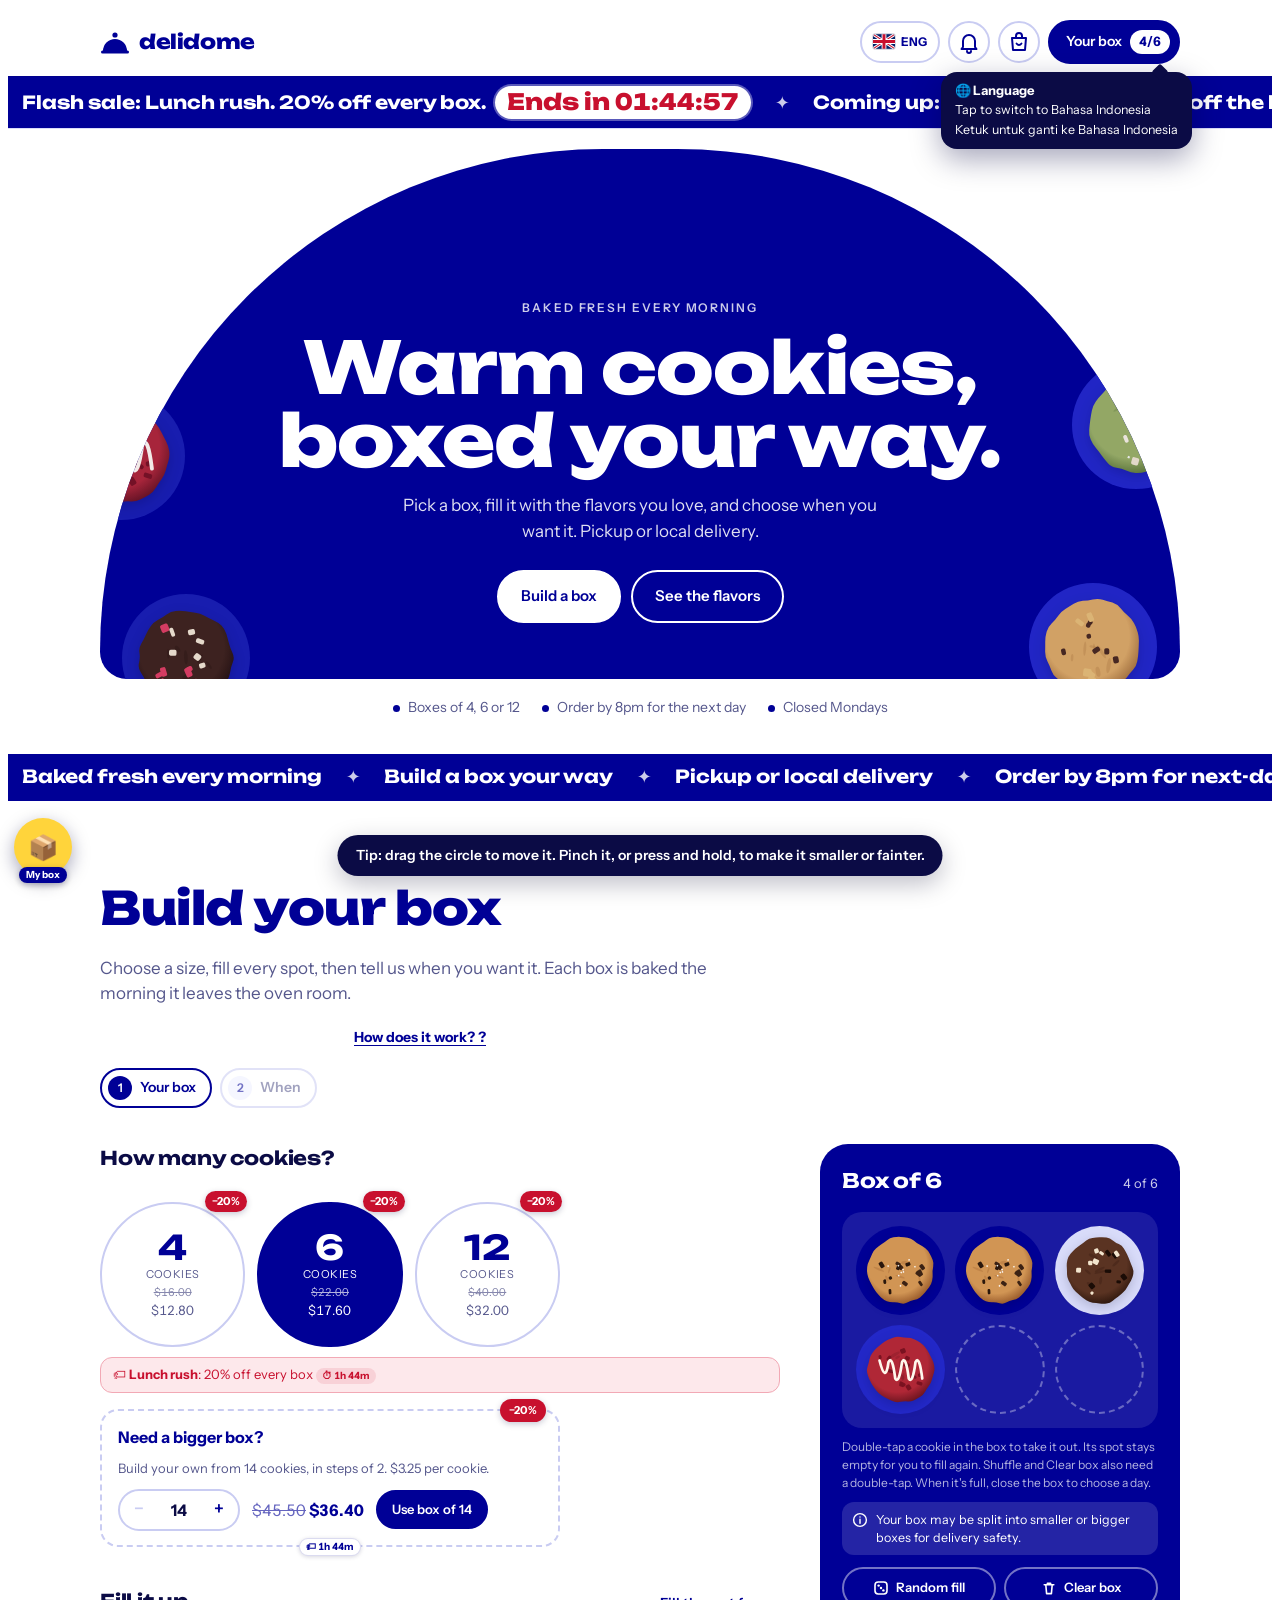
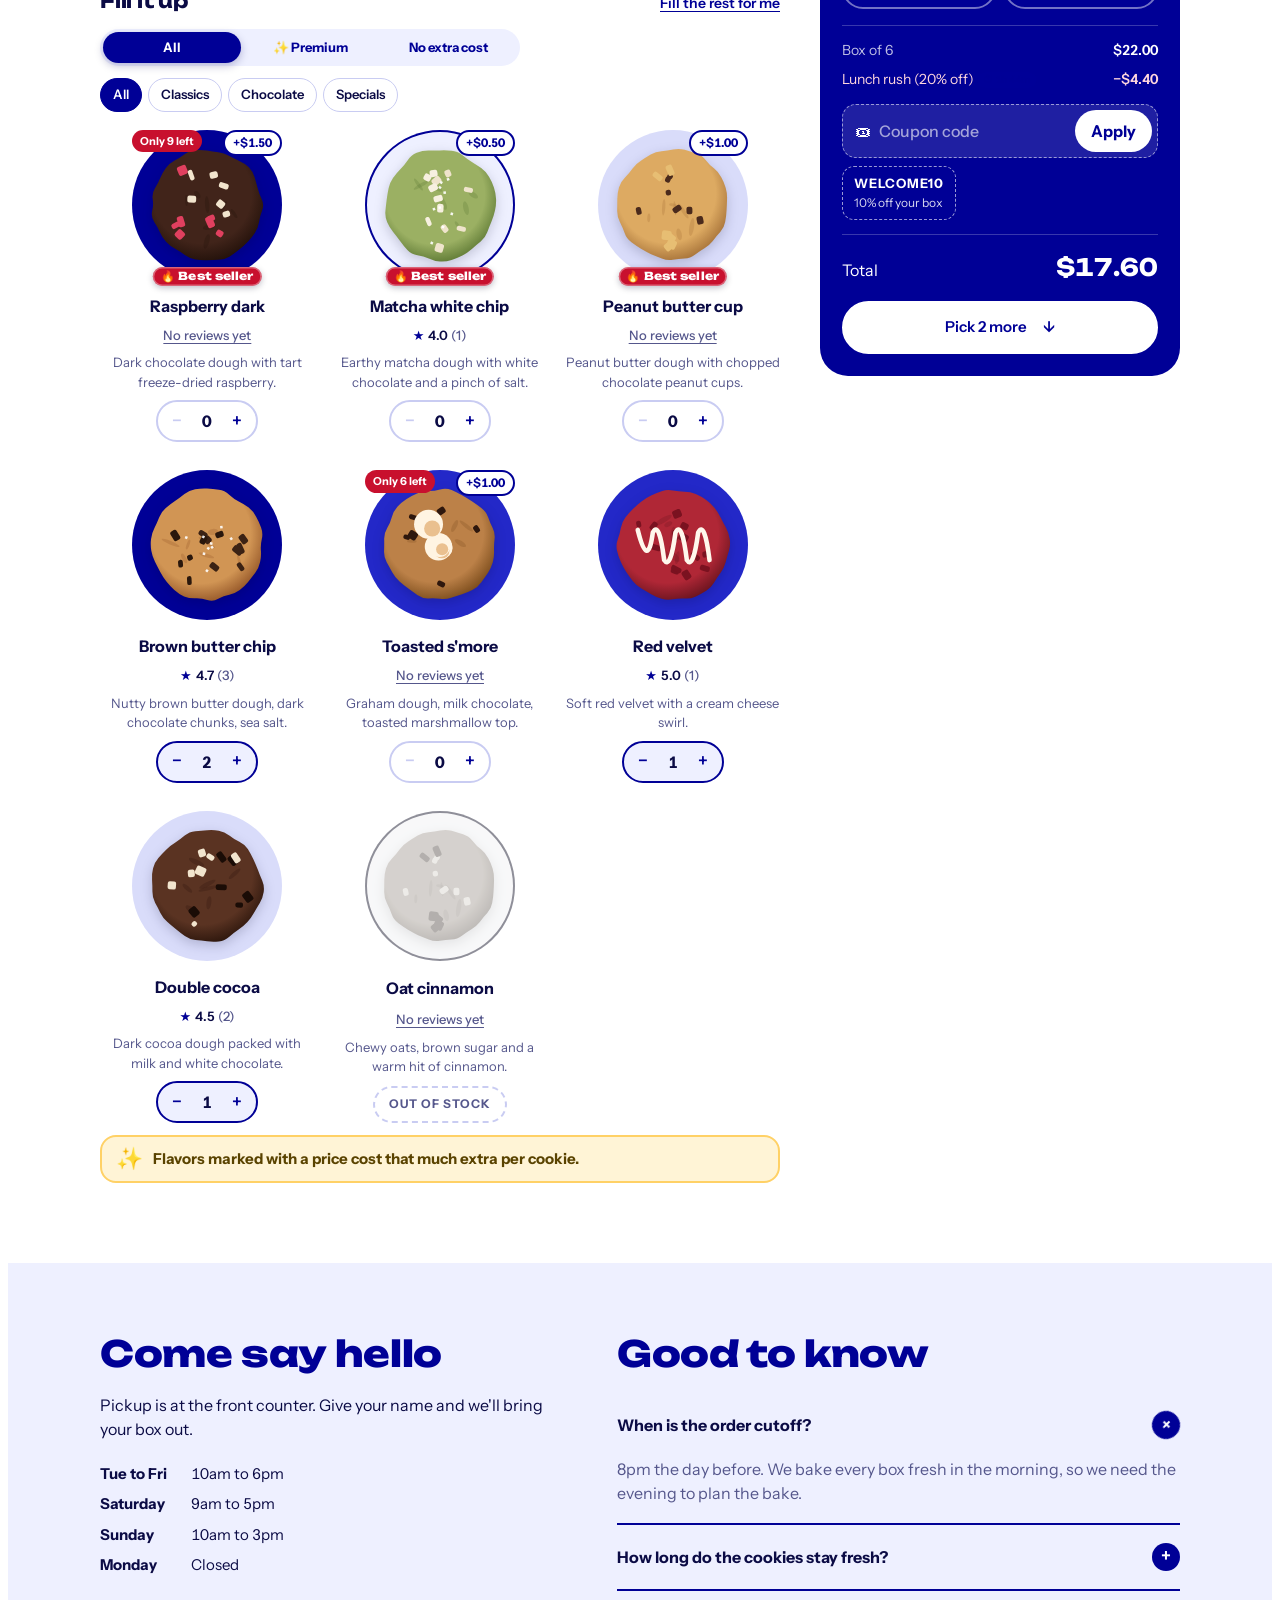
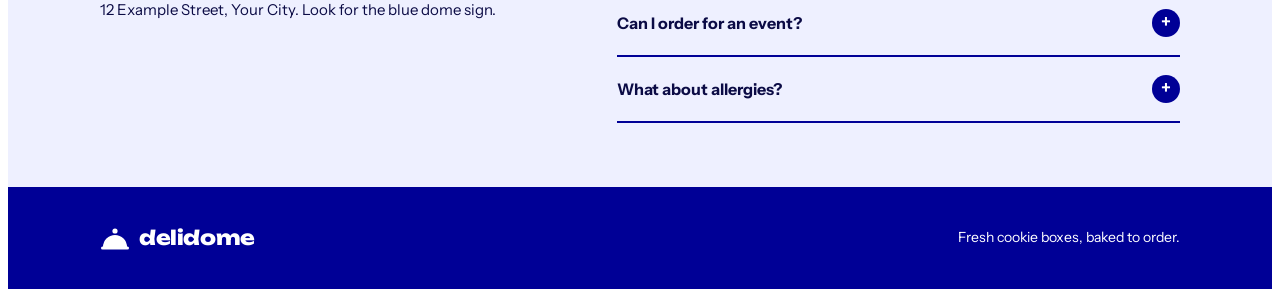
==== site/index.html @ b634de85 "Offers under the box menu as rows with countdowns: flash sale, then gift, then free delivery; chips " ====
<!doctype html>
<html lang="en">
<head>
<meta charset="utf-8">
<meta name="viewport" content="width=device-width, initial-scale=1">
<meta name="theme-color" content="#000096">
<meta name="referrer" content="strict-origin-when-cross-origin">
<title>Delidome Cookie Boxes</title>
<link rel="icon" href="data:image/svg+xml,%3Csvg xmlns='http://www.w3.org/2000/svg' viewBox='0 0 32 32'%3E%3Ccircle cx='16' cy='16' r='15' fill='%23000096'/%3E%3C/svg%3E">
<link rel="preconnect" href="https://fonts.googleapis.com">
<link rel="preconnect" href="https://fonts.gstatic.com" crossorigin>
<link rel="stylesheet" href="https://fonts.googleapis.com/css2?family=Unbounded:wght@500;700;800&family=Instrument+Sans:wght@400;500;600;700&display=swap">
<link rel="stylesheet" href="styles.css">
<style>body.dd-load #storeView,body.dd-load .bar,body.dd-load #fab,body.dd-load .toast{visibility:hidden}body.dd-load::before{content:"";position:fixed;left:50%;top:42%;width:34px;height:34px;margin:-17px 0 0 -17px;border:4px solid #d6d8f5;border-top-color:#000096;border-radius:50%;animation:ddspin .8s linear infinite;z-index:5}@keyframes ddspin{to{transform:rotate(360deg)}}</style>
</head>
<body class="dd-load">

<!-- ================= SHOP ================= -->
<div id="storeView">
<header class="top">
  <div class="wrap">
    <a class="logo" href="#top" aria-label="Delidome home">
      <span id="logoMark"><svg viewBox="0 0 30 24" aria-hidden="true"><path d="M3 21a12 12 0 0 1 24 0Z" fill="currentColor"/><circle cx="15" cy="5" r="2.6" fill="currentColor"/><rect x="1" y="20.5" width="28" height="3" rx="1.5" fill="currentColor"/></svg></span><span id="brandTxt">delidome</span>
    </a>
    <div class="top-actions">
      <button class="langbtn" id="langBtn" type="button" aria-label="Language"></button>
      <div class="langtip" id="langTip" role="status" hidden></div>
      <button class="bagbtn snowbtn" id="snowBtn" type="button" aria-label="Turn the falling effect on or off" aria-pressed="true" hidden></button>
      <div class="langtip" id="snowTip" role="status" hidden></div>
      <button class="bagbtn rvstar" id="rvStar" type="button" aria-label="Rate your order" hidden></button>
      <div class="langtip" id="rvTip" role="status" hidden></div>
      <button class="bagbtn bellbtn" id="bellBtn" type="button" aria-label="Notifications" aria-haspopup="dialog" aria-expanded="false"><svg viewBox="0 0 24 24" aria-hidden="true"><path d="M6 17V11a6 6 0 0 1 12 0v6l1.5 2h-15L6 17Z" fill="none" stroke="currentColor" stroke-width="2" stroke-linejoin="round"/><path d="M10 21a2 2 0 0 0 4 0" fill="none" stroke="currentColor" stroke-width="2" stroke-linecap="round"/></svg><span class="bagn" id="bellCount" hidden></span></button>
      <button class="bagbtn" id="moBtn" type="button" aria-label="My orders" title="My orders"><svg class="bagsvg" viewBox="0 0 24 24" aria-hidden="true"><path d="M5 8h14l-1 12H6L5 8Z" fill="none" stroke="currentColor" stroke-width="2" stroke-linejoin="round"/><path d="M9 8V6a3 3 0 0 1 6 0v2" fill="none" stroke="currentColor" stroke-width="2" stroke-linecap="round"/><path d="M9.5 13.5c.7 1 1.6 1.5 2.5 1.5s1.8-.5 2.5-1.5" fill="none" stroke="currentColor" stroke-width="1.8" stroke-linecap="round"/></svg><span class="bagn" id="moCount" hidden></span></button>
      <button class="pill" id="pillBtn" type="button">Your box <b id="pillCount">0/6</b></button>
    </div>
  </div>
  <div class="flash" id="flash" hidden aria-live="polite"></div>
</header>
<main id="top">
  <section class="hero wrap">
    <div class="dome" id="dome">
      <div class="hm" id="heroMedia" aria-hidden="true"></div><div class="ho" id="heroOverlay" aria-hidden="true"></div>
      <p class="eyebrow" id="heroEyebrow">Baked fresh every morning</p>
      <h1 id="heroTitle">Warm cookies, boxed your way.</h1>
      <p class="lede" id="heroLede">Pick a box, fill it with the flavors you love, and choose when you want it. Pickup or local delivery.</p>
      <div class="hero-ctas">
        <a class="btn btn-white" id="heroBtn1" href="#build">Build a box</a>
        <a class="btn btn-ghost" id="heroBtn2" href="#menu">See the flavors</a>
      </div>
    </div>
    <div class="hero-strip" id="heroStrip"></div>
  </section>

  <div id="lpTop"></div>
  <div class="marq" id="marq" hidden></div>
  <section class="cq" id="cq" hidden aria-label="Our flavors"></section>

  <div class="wrap"><button class="rvc" id="rvCard" type="button" hidden></button></div>
  <section class="build wrap" id="build">
    <div class="editbar" id="editBar" hidden></div>
    <div class="build-head">
      <h2 id="buildTitle">Build your box</h2>
      <p id="buildIntro">Choose a size, fill every spot, then tell us when you want it. Each box is baked the morning it leaves the oven room.</p>
      <button class="linkbtn gtbtn" id="gtBtn" type="button">How does it work? <span aria-hidden="true">?</span></button>
      <div class="steps" role="tablist">
        <button class="step" id="tab1" type="button" aria-current="step"><i>1</i>Your box</button>
        <button class="step" id="tab2" type="button"><i>2</i>When</button>
      </div>
    </div>

    <div class="build-grid">
      <div class="build-main">
        <div id="step1">
          <div class="block">
            <h3 class="q">How many cookies?</h3>
            <div class="sizes" id="sizes"></div>
            <div class="salehint" id="saleHint" hidden></div>
            <div class="gifthint" id="giftHint" hidden></div>
            <div class="fdhint" id="fdHint" hidden></div>
            <div class="custom" id="customBox" hidden></div>
          </div>
          <div class="block" id="menu">
            <div class="qrow">
              <h3 class="q">Fill it up</h3>
              <button class="linkbtn" id="fillRest" type="button">Fill the rest for me</button>
            </div>
            <div class="tierseg" id="tierSeg" role="group" aria-label="Show flavors" hidden><button type="button" data-tier="all" aria-pressed="true">All</button><button type="button" data-tier="prem" aria-pressed="false">✨ Premium</button><button type="button" data-tier="reg" aria-pressed="false">No extra cost</button></div>
            <div class="chips catbar" id="catBar" hidden></div>
            <div class="menu" id="menuGrid"></div>
            <p class="hint xhint" id="xtraHint" hidden><span class="xic" aria-hidden="true">✨</span><span class="xtx">Flavors marked with a price cost that much extra per cookie.</span></p>
          </div>
        </div>

        <div id="step2" hidden>
          <div class="block">
            <h3 class="q">How would you like it?</h3>
            <div class="choice" id="modes">
            </div>
            <p class="hint" id="modeHint"></p>
            <p class="hint cnote" id="cnoteSd" hidden></p>
          </div>
          <div class="block" id="dayBlock">
            <h3 class="q">Which day?</h3>
            <div class="days" id="days"></div>
            <p class="hint" id="daysHint"></p>
          </div>
          <div class="block" id="timeBlock">
            <h3 class="q">What time?</h3>
            <div class="choice" id="times"></div>
            <p class="hint cnote" id="cnoteSch" hidden></p>
          </div>
          <div class="block" id="extrasBlock">
            <h3 class="q">Add extras</h3>
            <div class="extras" id="extras"></div>
          </div>
          <div class="block">
            <label class="flbl" for="giftNote">Gift note</label>
            <textarea id="giftNote" rows="3" placeholder="Happy birthday, Sari! Love, Dimas"></textarea>
          </div>
          <div class="block">
            <button class="btn btn-line" id="backBtn" type="button">← Back to your box</button>
          </div>
        </div>
      </div>

      <aside class="boxpanel" aria-label="Your box">
        <div class="bp-head"><h3 id="bpTitle">Box of 6</h3><span class="bpdone" id="bpDone" hidden>✓ Box completed</span><span id="bpCount" class="num">0 of 6</span></div>
        <div class="slotwrap" id="slotWrap"><div class="slots" id="slots"></div>
          <div class="boxlid" id="boxLid" role="button" tabindex="-1" aria-label="Your box is closed. Double-tap to open it." hidden><div class="lidin">
            <div class="lg"><span class="lgm" id="lidMark"></span><b id="lidName">delidome</b></div>
            <i class="rib rv"></i><i class="rib rh"></i><span class="shine"></span>
            <svg class="bow" viewBox="0 0 86 64" aria-hidden="true"><path d="M40 34 L26 62 L33 58 L38 63 L44 36Z" fill="#D02A44"/><path d="M46 34 L60 62 L53 58 L48 63 L42 36Z" fill="#D02A44"/><path d="M43 30 C30 6 4 4 6 22 C8 38 30 36 43 30Z" fill="#E8384F" stroke="#B81E3A" stroke-width="2"/><path d="M43 30 C56 6 82 4 80 22 C78 38 56 36 43 30Z" fill="#E8384F" stroke="#B81E3A" stroke-width="2"/><circle cx="43" cy="31" r="8" fill="#F45B6E" stroke="#B81E3A" stroke-width="2"/></svg>
            <span class="lidlock" aria-hidden="true"><svg viewBox="0 0 24 24"><rect x="5" y="10.5" width="14" height="10" rx="2.5" fill="#000096"/><path d="M8 10.5V8a4 4 0 0 1 8 0v2.5" fill="none" stroke="#000096" stroke-width="2.4" stroke-linecap="round"/><circle cx="12" cy="15.5" r="1.6" fill="#FFD43B"/></svg></span>
          </div></div></div>
        <p class="bp-hint">Double-tap a cookie in the box to take it out. Its spot stays empty for you to fill again. Shuffle and Clear box also need a double-tap. When it's full, close the box to choose a day.</p>
        <p class="bp-note"><svg viewBox="0 0 20 20" aria-hidden="true"><circle cx="10" cy="10" r="8" fill="none" stroke="currentColor" stroke-width="1.8"/><path d="M10 9v5M10 6.2v.1" stroke="currentColor" stroke-width="1.8" stroke-linecap="round"/></svg><span>Your box may be split into smaller or bigger boxes for delivery safety.</span></p>
        <div class="bp-tools">
          <button class="tool" id="randBtn" type="button"><svg viewBox="0 0 20 20" aria-hidden="true"><rect x="2.5" y="2.5" width="15" height="15" rx="4" fill="none" stroke="currentColor" stroke-width="2"/><circle cx="7" cy="7" r="1.5" fill="currentColor"/><circle cx="13" cy="13" r="1.5" fill="currentColor"/><circle cx="10" cy="10" r="1.5" fill="currentColor"/></svg><span id="randLabel">Random fill</span></button>
          <button class="tool" id="clearBtn" type="button"><svg viewBox="0 0 20 20" aria-hidden="true"><path d="M4 6h12M8 6V4h4v2M6 6l1 11h6l1-11" fill="none" stroke="currentColor" stroke-width="2" stroke-linecap="round" stroke-linejoin="round"/></svg>Clear box</button>
          <button class="tool openbox" id="openBtn" type="button" hidden>🔓 Open box</button>
        </div>
        <dl class="lines" id="lines"></dl>
        <div class="giftwrap" id="giftBox" hidden></div>
        <div class="cpn" id="cpn">
          <div class="cpn-ap" id="cpnAp" hidden></div>
          <form class="cpn-f" id="cpnForm" autocomplete="off"><span class="cpn-ic" aria-hidden="true">🎟</span><input id="cpnIn" class="cpn-in" placeholder="Coupon code" maxlength="20" aria-label="Coupon code" autocapitalize="characters" spellcheck="false"><button class="cpn-b" type="submit">Apply</button></form>
          <p class="cpn-m" id="cpnMsg" role="status" hidden></p>
          <div class="cpn-ch" id="cpnCh"></div>
        </div>
        <div class="total"><span>Total</span><strong id="total">$0.00</strong></div>
        <button class="btn cta" id="panelCta" type="button">Pick 6 more</button>
        <p class="ctamsg" id="ctaMsg" role="alert" hidden>Please choose a courier first.</p>
      </aside>
    </div>
  </section>

  <div id="lpBottom"></div>
  <div class="marq" id="marq2" hidden></div>
  <section class="visit" id="visit">
    <div class="wrap visit-grid">
      <div>
        <h2 id="visitTitle">Come say hello</h2>
        <p id="visitText">Pickup is at the front counter. Give your name and we'll bring your box out.</p>
        <dl class="hours" id="hours"></dl>
        <p class="addr" id="addr"></p>
      </div>
      <div class="faq">
        <h2 id="faqTitle">Good to know</h2>
        <div id="faqList"></div>
      </div>
    </div>
  </section>
</main>

<footer id="siteFoot">
  <div class="wrap">
    <span class="logo"><span id="ftMark"><svg viewBox="0 0 30 24" aria-hidden="true"><path d="M3 21a12 12 0 0 1 24 0Z" fill="currentColor"/><circle cx="15" cy="5" r="2.6" fill="currentColor"/><rect x="1" y="20.5" width="28" height="3" rx="1.5" fill="currentColor"/></svg></span><span id="ftBrand">delidome</span></span>
    <span><span id="ftText">Fresh cookie boxes, baked to order.</span></span>
  </div>
  <div class="wrap"><div class="ft-social" id="ftSocial" hidden></div></div>
</footer>

<div class="sheet" id="moSheet" hidden role="dialog" aria-modal="true" aria-label="My orders"><div class="sheet-card" id="moCard"></div></div>
<div class="bell-pop" id="bellPop" hidden role="dialog" aria-label="Notifications"><div class="bell-h"><b>🔔 Notifications</b><button class="x" type="button" data-bellclose aria-label="Close">✕</button></div><div class="bell-tabs" id="bellTabs" role="tablist"></div><div class="bell-list" id="bellList"></div></div>
<div class="gsheet" id="giftSheet" hidden><div class="gs-dim" data-gsclose></div><div class="gs-card" role="dialog" aria-modal="true" aria-labelledby="gsTitle"><button class="x gs-x" type="button" data-gsclose aria-label="Close">✕</button><div id="gsBody"></div></div></div>
<div class="pp-pop" id="ppPop" hidden role="dialog" aria-modal="true" aria-label="Payment proof sent"><div class="pp-fx" id="ppFx" aria-hidden="true"></div><div class="pp-card" id="ppCard"></div></div>
<div class="rnpop" id="rnPop" hidden role="status" aria-live="polite"></div>
<div class="sheet center" id="gdSheet" hidden role="alertdialog" aria-modal="true" aria-labelledby="gdTitle"><div class="sheet-card cw-card" id="gdCard"></div></div>
<div class="sheet center" id="slowSheet" hidden role="alertdialog" aria-modal="true" aria-labelledby="slowTitle"><div class="sheet-card cw-card sl-card" id="slowCard"></div></div>
<div class="sheet center" id="cwSheet" hidden role="alertdialog" aria-modal="true" aria-labelledby="cwTitle"><div class="sheet-card cw-card" id="cwCard"></div></div>
<div class="sheet" id="sdSheet" hidden role="dialog" aria-modal="true" aria-label="Sameday shipment"><div class="sheet-card sd-card" id="sdCard"></div></div>
<div class="sheet" id="rvSheet" hidden role="dialog" aria-modal="true" aria-label="Flavor reviews"><div class="sheet-card" id="rvCard"></div></div>

<div class="bar" aria-live="polite">
  <div><strong id="barTotal">$0.00</strong><small id="barSub">0 of 6 picked</small></div>
  <div class="barr"><button class="barrand" id="barRand" type="button" hidden aria-label="Random fill"></button><button class="btn" id="barCta" type="button">Pick 6 more</button></div>
</div>
<button class="fab" id="fab" type="button" hidden aria-label="Show my box"><span class="fab-pl" id="fabPl"><span class="fab-ic" id="fabIc" aria-hidden="true"></span></span><small class="fab-tx" id="fabTx"></small></button>

<div class="sheet" id="bsPop" hidden role="dialog" aria-modal="true" aria-labelledby="bsPopTitle">
  <div class="sheet-card">
    <div class="sheet-top"><h3 id="bsPopTitle">Choose a courier</h3><span class="bsbr"><button class="x" id="bsTourBtn" type="button" aria-label="Show the tour">?</button><button class="x" id="bsPopX" type="button" aria-label="Close">✕</button></span></div>
    <div class="form" id="bsPopBody"><div class="field" id="bsPhoneF"><label for="bsPhone">WhatsApp number</label><input id="bsPhone" type="tel" inputmode="numeric" maxlength="24" autocomplete="tel-national" placeholder="Numbers only, e.g. 81234567890"><p class="note" style="margin:4px 0 0">We need it to find your address and show courier prices.</p></div></div>
    <button class="btn btn-blue" id="bsPopDone" type="button" style="width:100%;margin-top:14px">Done</button>
  </div>
</div>
<div id="bsTour" hidden><div id="bsHole"></div><div id="bsTcard" role="dialog" aria-live="polite"><h4 id="bsTt"></h4><p id="bsTm"></p><p class="bstex" id="bsTe" hidden></p><div class="bstrow"><button type="button" class="bsskip" id="bsTskip">Skip tour</button><span class="bsdots" id="bsTdots"></span><button type="button" class="bsnext" id="bsTnext">Next</button></div></div></div>
<div class="rvpop" id="rvPop" hidden role="dialog" aria-modal="true"></div>
<div id="gt" hidden><div id="gtHole"></div><div id="gtCard" role="dialog" aria-live="polite"><h4 id="gtT"></h4><p id="gtM"></p><div class="gtrow"><button type="button" class="gtskip" id="gtSkip">Skip tour</button><span class="gtdots" id="gtD"></span><button type="button" class="gtnext" id="gtN">Next</button></div></div></div>
<div class="sheet" id="sheet" hidden role="dialog" aria-modal="true" aria-labelledby="sheetTitle">
  <div class="sheet-card">
    <div id="checkoutView">
      <div class="sheet-top"><h3 id="sheetTitle">Checkout</h3><button class="x" id="closeSheet" type="button" aria-label="Close">✕</button></div>
      <div class="summary" id="summary"></div>
      <form class="form" id="coForm" novalidate>
        <h4>Contact</h4>
        <div class="field"><label for="coName">Full name</label><input id="coName" required autocomplete="name"></div>
        <div class="field"><label for="coPhone">WhatsApp number</label><input id="coPhone" type="tel" inputmode="numeric" pattern="[0-9]{8,15}" maxlength="24" required autocomplete="tel-national" placeholder="Numbers only, e.g. 81234567890"></div>
        <div class="field"><label for="coEmail">Email</label><input id="coEmail" type="email" required autocomplete="email"></div>
        <div class="field"><span class="flbl" style="font-weight:600;font-size:14px">Send order updates by</span>
          <div style="display:flex;flex-wrap:wrap;gap:6px 18px"><label class="chk"><input type="radio" name="coNotify" value="whatsapp"> WhatsApp</label><label class="chk"><input type="radio" name="coNotify" value="email"> Email</label><label class="chk"><input type="radio" name="coNotify" value="both" checked> Both</label></div></div>
        <div class="field" id="addrFields" hidden><label for="coAddr">Delivery address</label><textarea id="coAddr" rows="3" autocomplete="street-address" placeholder="Street, number, area, city"></textarea>
          <p class="addrwarn" role="note">⚠️ <b>Please make sure your address is really accurate.</b> We're not responsible for deliveries to a wrong address.</p>
          <div class="placex" id="placeNoteWrap" hidden><label for="coDNote">Note for the driver <small class="note">(optional)</small></label><textarea id="coDNote" rows="2" maxlength="200" placeholder="e.g. Green gate next to Indomaret, house no. 6, ring the bell"></textarea></div>
          <div class="placex" id="placePhotoWrap" hidden><span class="flbl">Photo of your place <small class="note">(optional)</small></span>
            <div class="colin" style="flex-wrap:wrap"><label class="ghost mqbtn" id="coPhotoBtn">📷 Add photo<input type="file" accept="image/*" hidden id="coPhoto"></label><img id="coPhotoPrev" class="placeprev" hidden alt="Your place"><button type="button" class="ghost" id="coPhotoRm" hidden>Remove</button></div>
            <small class="note">Helps the courier find you. Only the shop and you can see it, and it's deleted a few days after delivery.</small></div></div>
        <div class="field bssum" id="bsSum" hidden></div>
        <div class="field bsbox" id="bsBox" hidden>
          <span class="flbl" style="font-weight:600;font-size:14px">Courier</span>
          <p class="note" style="margin:2px 0 8px">Search your area, then pick a courier. The price is for this order only.</p>
          <div class="bsrow"><input id="bsArea" placeholder="Area, sub-district or postal code" autocomplete="off" aria-label="Delivery area"><div class="bslist" id="bsAreaList" hidden></div></div>
          <div class="bsbtns"><button type="button" class="ghost" id="bsFind">📍 Find my address on the map</button><button type="button" class="ghost" id="bsGeo">Use my current location</button><button type="button" class="ghost" id="bsPick">🗺️ Pick on the map</button></div>
          <div class="bsmap" id="bsMap" hidden></div>
          <p class="note" id="bsMapHint" hidden style="margin:4px 0 0">Drag the pin (or tap the map) to your exact door. Prices update by themselves.</p>
          <button type="button" class="btn btn-blue btn-sm" id="bsMapDone" hidden style="margin-top:8px">✓ Done, hide the map</button>
          <p class="note" id="bsPlace" hidden></p>
          <div class="bsopts" id="bsOpts"></div>
          <p class="err" id="bsErr" hidden></p>
        </div>
        <p class="err" id="coErr" hidden></p>
        <button class="btn btn-blue" type="submit" id="placeBtn">Place order</button>
        <p class="note" id="coNote"></p>
      </form>
    </div>
    <div id="doneView" hidden>
      <div class="done-box" id="doneBox">
        <div id="dnFx" aria-hidden="true"></div>
        <div class="badge" id="doneBadge">✓</div>
        <h3 id="doneTitle">Order placed</h3>
        <p id="doneText"></p>
        <span class="code" id="doneCode"></span>
        <p class="dn-urgent" id="doneUrgent"></p>
        <div class="dn-cd" id="doneCd"></div>
        <div class="dn-pm" id="donePM"></div>
        <button class="btn btn-blue dn-pay" id="donePay" type="button">Pay now</button>
        <button class="btn btn-ghost-blue" id="newBox" type="button">Build another box</button>
        <button class="linkbtn dn-track" id="doneClose" type="button">Track my order</button>
      </div>
    </div>
  </div>
</div>
</div>

<div class="toast" id="toast" hidden role="status"></div>
<script src="config.js"></script>
<script src="backend.js"></script>
<script src="sb.js"></script>
<script src="i18n-dict.js"></script>
<script src="i18n.js"></script>
<script src="app.js"></script>
</body>
</html>
---- site/styles.css ----
:root{
  --blue:#000096;
  --blue-2:#2328C8;
  --ink:#0B0B45;
  --muted:#55578C;
  --ice:#EEF0FF;
  --ice-2:#D9DCFA;
  --white:#FFFFFF;
  --line:#C9CCF2;
  --red:#C8102E;
  --display:"Unbounded","Arial Black",system-ui,sans-serif;
  --body:"Instrument Sans",system-ui,-apple-system,"Segoe UI",sans-serif;
  --r-pill:999px;
  color-scheme:light;
}
*{box-sizing:border-box}
[hidden]{display:none!important}
html{scroll-behavior:smooth}
@media (prefers-reduced-motion:reduce){html:not(.motion-on){scroll-behavior:auto}html:not(.motion-on) *{animation:none!important;transition:none!important}}
body.in-store{background:var(--pagebg,#fff)}
#storeView{font-family:var(--body);color:var(--ink)}
body{background:var(--white);color:var(--ink);font-family:var(--body);font-size:16px;line-height:1.5;-webkit-font-smoothing:antialiased}
button,input,textarea,select{font:inherit;color:inherit}
button{cursor:pointer}
:focus-visible{outline:3px solid var(--blue-2);outline-offset:3px}
h1,h2,h3{font-family:var(--display);margin:0;text-wrap:balance;letter-spacing:-.01em}
p{margin:0}
.wrap{max-width:1120px;margin:0 auto;padding-inline:20px}
.num{font-variant-numeric:tabular-nums}

/* Header */
.top{position:sticky;top:env(safe-area-inset-top,0px);z-index:30;background:color-mix(in srgb,var(--white) 92%,transparent);backdrop-filter:blur(8px);border-bottom:1px solid var(--ice-2)}
.top .wrap{display:flex;align-items:center;justify-content:space-between;gap:12px;padding-block:12px}
.top-actions{display:flex;align-items:center;gap:8px}
.logo{display:flex;align-items:center;gap:9px;text-decoration:none;color:var(--blue);font-family:var(--display);font-weight:800;font-size:20px;letter-spacing:-.02em}
.logo svg{width:30px;height:24px}
.pill{display:inline-flex;align-items:center;gap:8px;border:2px solid var(--blue);background:var(--blue);color:var(--white);border-radius:var(--r-pill);padding:8px 8px 8px 16px;font-weight:600;font-size:14px}
.pill b{background:var(--white);color:var(--blue);border-radius:var(--r-pill);padding:2px 9px;font-size:13px;font-variant-numeric:tabular-nums}
.pill{white-space:nowrap}
@media (max-width:900px){body.in-store .toast{bottom:calc(100px + env(safe-area-inset-bottom,0px))}}

/* Announcer banner (pinned under the header) */
.flash{position:relative;overflow:hidden;background:var(--fl-bg,var(--red));color:var(--fl-ink,#fff);border-top:1px solid rgba(0,0,0,.06)}
.flash:not(.pinned){position:relative}
.flash .fw{display:flex;align-items:center;justify-content:center;gap:6px 12px;flex-wrap:wrap;padding:8px 16px;font-weight:700;text-align:center;font-size:14px;position:relative;z-index:1}
.flash.sz-S .fw{font-size:12px}.flash.sz-L .fw{font-size:17px;padding-block:11px}
.flash svg{width:16px;height:16px;flex:none}
.flash .fimg{height:34px;width:auto;max-width:64px;object-fit:contain;border-radius:8px;flex:none}
.flash.sz-L .fimg{height:44px;max-width:80px}.flash.sz-S .fimg{height:26px}
.flash.fx-img .fimg{animation:flimg 1.6s ease-in-out infinite;transform-origin:50% 90%}
@keyframes flimg{0%,100%{transform:rotate(-6deg) scale(1)}50%{transform:rotate(6deg) scale(1.12)}}
.flash .cdn{font-family:var(--display);font-variant-numeric:tabular-nums;background:var(--fl-cdbg,#fff);color:var(--fl-cd,var(--red));border-radius:var(--r-pill);padding:3px 12px;font-size:1em;font-weight:800;white-space:nowrap;box-shadow:0 0 0 2px rgba(255,255,255,.35)}
.flash.fx-cd .cdn{animation:flcd 1s ease-in-out infinite}
@keyframes flcd{0%,100%{transform:scale(1);box-shadow:0 0 0 0 color-mix(in srgb,var(--fl-cd,#C8102E) 55%,transparent)}50%{transform:scale(1.07);box-shadow:0 0 0 7px color-mix(in srgb,var(--fl-cd,#C8102E) 0%,transparent)}}
.flash.fx-cd::after{content:"";position:absolute;inset:0;background:linear-gradient(100deg,transparent 35%,rgba(255,255,255,.35) 50%,transparent 65%);transform:translateX(-100%);animation:flsweep 3.2s ease-in-out infinite;pointer-events:none}
@keyframes flsweep{0%,55%{transform:translateX(-100%)}100%{transform:translateX(100%)}}
.top .flash .fw{padding-block:8px}
.top .flash.sz-L .fw{padding-block:11px}

/* Hero */
.hero{padding-block:20px 8px}
.dome{position:relative;overflow:hidden;background:var(--blue);color:var(--white);border-radius:min(48vw,520px) min(48vw,520px) 28px 28px;padding:clamp(88px,14vw,150px) 20px 56px;text-align:center}
.dome .eyebrow{font-size:12px;font-weight:600;letter-spacing:.16em;text-transform:uppercase;opacity:.8}
.dome h1{font-size:clamp(34px,6.4vw,72px);line-height:1.02;font-weight:800;margin:14px auto 16px;max-width:12ch}
.dome p.lede{max-width:44ch;margin:0 auto;font-size:17px;opacity:.88}
.hero-ctas{display:flex;flex-wrap:wrap;justify-content:center;gap:10px;margin-top:26px}
.btn{display:inline-flex;align-items:center;justify-content:center;gap:8px;border-radius:var(--r-pill);padding:13px 22px;font-weight:600;font-size:15px;border:2px solid currentColor;text-decoration:none;transition:transform .15s ease,background .15s ease}
.btn:active{transform:scale(.97)}
.btn-white{background:var(--white);color:var(--blue);border-color:var(--white)}
.btn-ghost{background:transparent;color:var(--white)}
.btn-blue{background:var(--blue);color:var(--white);border-color:var(--blue)}
.btn-line{background:var(--white);color:var(--blue);border-color:var(--blue)}
.btn-sm{padding:8px 14px;font-size:13px}
.btn[disabled]{background:var(--ice-2);border-color:var(--ice-2);color:var(--muted);cursor:not-allowed}
.dome > :not(.float):not(.hm):not(.ho){position:relative;z-index:1}
.dome .hm,.dome .ho{position:absolute;inset:0;z-index:0}
@media (min-width:1000px){.hrsticky{position:sticky;top:8px;z-index:6;max-height:90vh;overflow:auto}}
.dome .hm{background-size:cover;background-position:center}
.dome .hm video{width:100%;height:100%;object-fit:cover;display:block}
.dome .ho{background:#000;opacity:0}
.dome.nofloat .float{display:none}
.float{position:absolute;z-index:1;opacity:.95;width:clamp(64px,11vw,128px);aspect-ratio:1;animation:bob 6s ease-in-out infinite}
.float:nth-child(2n){animation-delay:-3s}
@media (max-width:640px){.float{width:58px}.float.hid-ph{display:none}}
@media (min-width:641px){.float.hid-pc{display:none}}
@keyframes bob{50%{transform:translateY(-10px) rotate(6deg)}}
.float.fx-spin{animation:fspin 9s linear infinite}
.float.fx-pulse{animation:fpulse 3.2s ease-in-out infinite}
.float.fx-wiggle{animation:fwig 2.6s ease-in-out infinite}
.float.fx-none{animation:none}
@keyframes fspin{to{transform:rotate(360deg)}}
@keyframes fpulse{50%{transform:scale(1.14)}}
@keyframes fwig{0%,100%{transform:rotate(-9deg)}50%{transform:rotate(9deg)}}
.hero-strip{display:flex;justify-content:center;flex-wrap:wrap;gap:8px 22px;margin-top:18px;color:var(--muted);font-size:14px}
.hero-strip span::before{content:"";display:inline-block;width:7px;height:7px;border-radius:50%;background:var(--blue);margin-right:8px;vertical-align:middle}

/* Plate + cookie */
.plate{display:grid;place-items:center;border-radius:50%;aspect-ratio:1;width:100%;container-type:inline-size}
.plate svg{width:var(--ck,84%);height:var(--ck,84%);display:block;filter:drop-shadow(0 4px 6px rgba(0,0,40,.18))}
.plate .ph{width:var(--ck,84%);height:var(--ck,84%);display:block;border-radius:50%;object-fit:cover;box-shadow:0 4px 10px rgba(0,0,40,.22);user-select:none;-webkit-user-drag:none}
.plate .ph.cut{border-radius:0;object-fit:contain;box-shadow:none;filter:drop-shadow(0 4px 6px rgba(0,0,40,.25))}
.plate .ini{font-family:var(--display);font-weight:800;font-size:clamp(11px,30cqw,44px);line-height:1;color:var(--blue);letter-spacing:-.02em}
.plate.dark .ini{color:var(--white)}
.noimg-t{display:-webkit-box;-webkit-line-clamp:3;-webkit-box-orient:vertical;overflow:hidden;font-weight:700;font-size:13px;line-height:1.2;text-align:center;color:var(--white);overflow-wrap:anywhere;padding:2px}
.card .plate.blank,.slot.filled .plate.blank{animation:bobE 4.2s ease-in-out infinite;animation-delay:calc(var(--i,0) * -.65s)}
.card.out .plate.blank{animation:none}
@keyframes bobE{0%,100%{translate:0 0}50%{translate:0 -4px}}
.slot.filled .noimg-t{animation:idle 4.2s ease-in-out infinite;animation-delay:calc(var(--i,0) * -.65s)}
.fly-t{display:grid;place-items:center;width:100%;height:100%;background:var(--blue);color:var(--white);border-radius:999px;font-weight:700;font-size:12px;text-align:center;padding:4px;line-height:1.15;overflow:hidden}
.nophoto{font-size:12px;color:var(--muted);font-weight:600;text-align:center;padding:8px 0}

/* Builder */
.build{padding-block:64px 40px}
.build-head{display:grid;gap:14px;max-width:640px}
.build-head h2{font-size:clamp(30px,4.6vw,46px);font-weight:800;color:var(--blue)}
.build-head p{color:var(--muted);font-size:17px}
.steps{display:flex;gap:8px;flex-wrap:wrap;margin-top:6px}
.step{display:inline-flex;align-items:center;gap:8px;border:2px solid var(--line);background:var(--white);border-radius:var(--r-pill);padding:6px 14px 6px 6px;font-weight:600;font-size:14px;color:var(--muted)}
.step i{font-style:normal;display:grid;place-items:center;width:24px;height:24px;border-radius:50%;background:var(--ice);font-size:12px;color:var(--blue)}
.step[aria-current="step"]{border-color:var(--blue);color:var(--blue)}
.step[aria-current="step"] i{background:var(--blue);color:var(--white)}
.step.done i{background:var(--blue);color:var(--white)}
.step[disabled]{opacity:.55;cursor:not-allowed}

.build-grid{display:grid;grid-template-columns:minmax(0,1fr) 360px;gap:40px;margin-top:36px;align-items:start}
@media (max-width:900px){.build-grid{grid-template-columns:minmax(0,1fr)}}
.q{font-size:19px;font-weight:700;color:var(--ink);margin-bottom:14px}
.qrow{display:flex;justify-content:space-between;align-items:baseline;gap:12px;flex-wrap:wrap;margin-bottom:14px}
.qrow .q{margin:0}
.linkbtn{background:none;border:0;padding:0;color:var(--blue);font-weight:600;text-decoration:underline;text-underline-offset:3px;font-size:14px}
.linkbtn[disabled]{color:var(--muted);text-decoration:none;cursor:default}
.block + .block{margin-top:40px}
#build,#step2{scroll-margin-top:calc(124px + env(safe-area-inset-top,0px))}

.sizes{display:grid;grid-template-columns:repeat(3,minmax(0,1fr));gap:12px;max-width:460px}
.size{position:relative;aspect-ratio:1;border-radius:50%;border:2px solid var(--line);background:var(--white);display:grid;place-content:center;text-align:center;gap:2px;transition:background .15s,border-color .15s}
.size strong{font-family:var(--display);font-size:clamp(26px,5vw,34px);font-weight:700;line-height:1;color:var(--blue)}
.size span{font-size:13px;color:var(--muted)}
.size s{font-size:11px;opacity:.7;display:block}
.size small{font-size:11px;color:var(--muted);letter-spacing:.04em}
.size .saletag{position:absolute;top:2px;right:2px;background:var(--red);color:var(--white);font-size:11px;font-weight:700;border-radius:var(--r-pill);padding:2px 7px}
.marq{--mbg:#000096;--mfg:#fff;--msz:18px;--mfont:var(--display);background:var(--mbg);color:var(--mfg);font-family:var(--mfont);font-size:var(--msz);line-height:1.2;overflow:hidden;white-space:nowrap;padding:.7em 0;margin:28px 0 8px}
.marq .track{display:flex;width:max-content;animation:mq var(--mdur,30s) linear infinite;will-change:transform}
.marq:hover .track{animation-play-state:paused}
.marq .set{display:flex;align-items:center;flex:none}
.marq .mt{padding:0 .8em;font-weight:700}
.marq .mi{height:2.2em;width:auto;max-width:none;margin:-.5em .5em;display:block;object-fit:contain;flex:none}
.marq .mdot{padding:0 .5em;opacity:.8}
@keyframes mq{to{transform:translateX(-50%)}}
.marq.still{overflow-x:auto}.marq.still .track{animation:none}
.marq.prev{margin:0;border-radius:14px}
.mqgrid{display:grid;gap:16px}
.mqimgs{display:flex;flex-wrap:wrap;gap:10px;align-items:center}
.mqimgs .th{position:relative;width:64px;height:64px;border-radius:14px;border:1px solid var(--ice-2);background:var(--ice);display:grid;place-items:center}
.mqimgs .th img{max-width:52px;max-height:52px;object-fit:contain}
.mqimgs .th button{position:absolute;top:-8px;right:-8px;width:24px;height:24px;border-radius:50%;border:0;background:var(--red);color:#fff;font-size:14px;line-height:1;display:grid;place-items:center}
.mqbtn{display:inline-grid;place-items:center;cursor:pointer;min-height:40px;padding:0 14px}
.colin{display:flex;gap:8px;align-items:center}
.colin input[type=color]{width:44px;height:40px;padding:2px;border:1.5px solid var(--line);border-radius:10px;background:var(--white);flex:none}
.colin .in{min-width:0}
.lp{padding-block:clamp(36px,6vw,72px)}
.lp-in{display:grid;gap:28px;align-items:center;grid-template-columns:minmax(0,1fr)}
@media (min-width:761px){.lp.l-right .lp-in,.lp.l-left .lp-in{grid-template-columns:minmax(0,1fr) minmax(0,1fr)}.lp.l-left .lp-media{order:-1}}
.lp h2{font-size:clamp(26px,4vw,42px);font-weight:800;margin:0 0 12px;line-height:1.1}
.lp p{white-space:pre-line;margin:0 0 18px;max-width:60ch;font-size:17px}
.lp.l-full .lp-in,.lp.l-text .lp-in{text-align:center;justify-items:center}
.lp.l-full p,.lp.l-text p{margin-inline:auto}
.lp-media{min-width:0;width:100%}
.lp-media img,.lp-media video{width:100%;height:auto;border-radius:22px;display:block}
.lp-media .vf{position:relative;aspect-ratio:16/9;border-radius:22px;overflow:hidden;background:#000}
.lp-media .vf iframe{position:absolute;inset:0;width:100%;height:100%;border:0}
.lp .btn{border-color:currentColor}
#logoMark img,#ftMark img{height:28px;width:auto;display:block;border-radius:6px}
#logoMark,#ftMark{display:inline-flex}
.lpsec{padding:0}.lpsec>summary{cursor:pointer;list-style:none;padding:18px 20px;font-family:var(--display);font-weight:800;font-size:17px;color:var(--blue);display:flex;justify-content:space-between;align-items:center;gap:12px}
.lpsec>summary::-webkit-details-marker{display:none}.lpsec>summary::after{content:"+";font-size:22px}.lpsec[open]>summary::after{content:"−"}
.lpsec>.lpbody{padding:0 20px 20px;display:grid;gap:14px}
.lpthumb{max-width:240px;max-height:150px;border-radius:12px;border:1px solid var(--ice-2);display:block;background:var(--ice)}
.lpblock{border:1.5px solid var(--ice-2);border-radius:16px;padding:14px;display:grid;gap:12px}
.bagbtn{position:relative;display:inline-flex;align-items:center;justify-content:center;gap:0;border:2px solid var(--line);background:var(--white);color:var(--blue);border-radius:var(--r-pill);height:42px;width:42px;padding:0;font-weight:600;font-size:14px;white-space:nowrap}
.bagbtn svg{width:24px;height:24px;flex:none}
.bagbtn:hover{border-color:var(--blue)}
.bagsvg{transform-origin:50% 25%;animation:bagsway 3.4s ease-in-out infinite}
@keyframes bagsway{0%,68%,100%{transform:rotate(0)}74%{transform:rotate(-16deg) translateY(-2px)}80%{transform:rotate(13deg)}86%{transform:rotate(-8deg)}92%{transform:rotate(4deg)}}
.bagbtn.hot{border-color:var(--red);color:var(--red)}
.bagbtn.hot::after{content:"";position:absolute;inset:-4px;border-radius:50%;border:2px solid var(--red);animation:bagring 1.6s ease-out infinite;pointer-events:none}
@keyframes bagring{0%{transform:scale(.9);opacity:.8}100%{transform:scale(1.35);opacity:0}}
.bellbtn.ring svg{transform-origin:50% 10%;animation:bellring 2.8s ease-in-out infinite}
@keyframes bellring{0%,60%,100%{transform:rotate(0)}66%{transform:rotate(18deg)}72%{transform:rotate(-16deg)}78%{transform:rotate(11deg)}84%{transform:rotate(-7deg)}90%{transform:rotate(3deg)}}
.bell-pop{position:fixed;z-index:70;top:calc(env(safe-area-inset-top,0px) + 64px);right:16px;width:min(390px,calc(100vw - 32px));max-height:min(78vh,600px);display:flex;flex-direction:column;background:var(--white);border:1.5px solid var(--line);border-radius:24px;box-shadow:0 18px 50px rgba(0,0,60,.25);overflow:hidden;animation:pppop .3s cubic-bezier(.2,1.3,.4,1) both;transform-origin:top right}
.bell-h{display:flex;justify-content:space-between;align-items:center;padding:16px 16px 8px 18px;color:var(--ink);font-size:22px;font-family:var(--display)}
.bell-h .x{width:36px;height:36px;font-size:15px}
.bell-tabs{display:flex;gap:8px;flex-wrap:wrap;padding:6px 16px 10px}
.bell-tabs button{border:1.5px solid var(--blue);background:var(--white);color:var(--blue);border-radius:var(--r-pill);padding:6px 14px;font-size:13px;font-weight:700}
.bell-tabs button[aria-selected="true"]{background:var(--blue);color:#fff}
.bell-list{overflow:auto;display:grid;gap:10px;padding:4px 14px 16px;align-content:start}
.bell-it{display:grid;grid-template-columns:auto minmax(0,1fr) auto;gap:12px;align-items:center;text-align:left;width:100%;border:1.5px solid transparent;border-radius:18px;background:var(--ice);padding:12px 14px;font:inherit;color:var(--ink);position:relative;cursor:pointer}
.bell-it:hover{border-color:var(--blue)}
.bell-it.new{border-color:var(--blue)}
.bell-it.new::after{content:"";position:absolute;top:10px;right:12px;width:9px;height:9px;border-radius:50%;background:var(--red)}
.bell-ic{width:42px;height:42px;border-radius:12px;background:var(--white);display:grid;place-items:center;font-size:22px;align-self:start}
.bell-tx{display:grid;gap:3px;min-width:0}
.bell-tx small{font-size:12px;color:var(--muted);font-weight:700}
.bell-tx b{font-size:15px;line-height:1.3;overflow-wrap:anywhere}
.bell-tx span{font-size:14px;line-height:1.45;color:var(--ink);overflow-wrap:anywhere}
.bell-ch{font-size:22px;color:var(--blue);font-weight:700}
.bell-code{display:inline-block;justify-self:start;border:1.5px dashed var(--blue);border-radius:10px;padding:4px 10px;font-weight:700;color:var(--blue);font-size:13px;margin-top:2px}
.card.hl{animation:cardhl 2.4s ease-out}
@keyframes cardhl{0%,30%{box-shadow:0 0 0 4px var(--blue),0 0 24px rgba(0,0,150,.45)}100%{box-shadow:0 0 0 0 transparent}}
.bell-empty{padding:26px 16px;text-align:center;color:var(--muted);font-size:14px}
.bagn{position:absolute;top:-6px;right:-4px;min-width:20px;height:20px;border-radius:10px;background:var(--red);color:#fff;font-size:11px;font-weight:700;display:grid;place-items:center;padding:0 5px}
@media (max-width:520px){.top-actions{gap:6px}}
@media (max-width:420px){.bagbtn{width:34px;height:34px}.bagbtn svg{width:20px;height:20px}.top-actions{gap:4px}.top .logo{font-size:15px;gap:5px}.top .logo svg{width:22px}.pill{padding:6px 5px 6px 9px;font-size:12px}.top .wrap{gap:8px}}
.btn-ghost-blue{background:transparent;color:var(--blue);border:2px solid var(--line)}
.bp-note{display:flex;gap:8px;align-items:flex-start;font-size:12.5px;line-height:1.4;margin:10px 0 0;background:rgba(255,255,255,.14);border-radius:12px;padding:9px 10px}
.bp-note svg{width:16px;height:16px;flex:none;margin-top:1px}
.editbar{display:flex;flex-wrap:wrap;gap:10px;align-items:center;justify-content:space-between;background:#FFF3C4;color:#5A4200;border-radius:16px;padding:12px 16px;margin-bottom:16px;font-size:14px}
.editbar button{border:1.5px solid #5A4200;background:transparent;color:#5A4200;border-radius:var(--r-pill);padding:6px 12px;font-weight:600;font-size:13px}
.drawer-card .seg{width:100%;border-radius:18px}.drawer-card .seg button{flex:1 1 auto}
.rrow{display:grid;gap:8px;padding:12px 0;border-bottom:1px solid var(--ice-2)}
.rrow:last-child{border-bottom:0}
.rstars{display:flex;gap:2px}.rstars button{border:0;background:none;font-size:28px;line-height:1;color:var(--line);padding:2px 3px}.rstars button.on{color:#E8A400}
.cnote{background:#FFF3C4;color:#5A4200;border-radius:14px;padding:12px 14px;font-size:14px;display:grid;gap:4px}
.cbox{border:1.5px solid var(--line);border-radius:18px;padding:14px 16px;display:grid;gap:10px}
.cphotos{display:flex;flex-wrap:wrap;gap:8px}.cphotos img{width:84px;height:84px;object-fit:cover;border-radius:10px;border:1px solid var(--line)}
.chk,.form .chk,.field .chk{display:flex!important;flex-direction:row;gap:10px;align-items:center;font-size:14px;font-weight:400}.chk input,.form .chk input,.field .chk input{width:auto!important;min-height:0;padding:0;margin:0;flex:none;border:0;box-shadow:none}
#modal{z-index:120}
.paywarn{font-size:14px;margin:0;color:var(--muted)}
.cd{font-family:var(--display);font-variant-numeric:tabular-nums;font-weight:700}
.mo-list{display:grid;gap:10px;margin-top:14px}
.mo-card{display:grid;gap:6px;text-align:left;border:1.5px solid var(--line);background:var(--white);border-radius:18px;padding:14px 16px;width:100%}
.mo-card:hover{border-color:var(--blue)}
.mo-row{display:flex;justify-content:space-between;gap:10px;align-items:center;flex-wrap:wrap}
.mo-code{font-family:var(--display);font-weight:700;color:var(--blue)}
.mo-chip{border-radius:var(--r-pill);padding:3px 10px;font-size:12px;font-weight:700}
.mo-sub{font-size:13px;color:var(--muted)}
.mo-pay{background:var(--ice);border-radius:18px;padding:16px;display:grid;gap:12px}
.mo-pay pre{margin:0;font-family:var(--body);white-space:pre-wrap;font-size:14px;background:var(--white);border-radius:12px;padding:10px 12px}
.mo-big{font-family:var(--display);font-size:22px;font-weight:700;color:var(--blue)}
.mo-bar{height:6px;border-radius:3px;background:var(--line);overflow:hidden}.mo-bar i{display:block;height:100%;background:var(--blue)}
.track-l{list-style:none;margin:0;padding:0;display:grid;gap:0}
.track-l li{position:relative;display:flex;gap:12px;align-items:flex-start;padding:0 0 16px 0;font-size:14px;color:var(--muted)}
.track-l li:last-child{padding-bottom:0}
.track-l li::before{content:"";position:absolute;left:11px;top:24px;bottom:0;width:2px;background:var(--line)}
.track-l li:last-child::before{display:none}
.track-l .dot{width:24px;height:24px;border-radius:50%;border:2px solid var(--line);background:var(--white);display:grid;place-items:center;font-size:12px;flex:none;color:#fff;z-index:1}
.track-l li.done{color:var(--ink)}.track-l li.done .dot{background:var(--blue);border-color:var(--blue)}.track-l li.done::before{background:var(--blue)}
.track-l li.now{color:var(--ink);font-weight:700}.track-l li.now .dot{border-color:var(--blue);background:var(--white);box-shadow:0 0 0 4px var(--ice)}
.track-l li small{display:block;font-weight:400;color:var(--muted)}
.proofimg{max-width:100%;max-height:260px;border-radius:12px;border:1px solid var(--line);display:block}
.mo-back{border:0;background:none;color:var(--blue);font-weight:600;padding:0;font-size:14px}
.mo-find{margin-top:16px}
.custom{margin-top:16px;max-width:460px;border:2px dashed var(--line);border-radius:18px;padding:14px 16px;display:grid;gap:10px;background:var(--white)}
.custom[data-on="true"]{border:2px solid var(--blue);background:var(--ice)}
.custom h4{margin:0;font-size:16px;color:var(--blue)}
.custom p{margin:0;font-size:13px;color:var(--muted)}
.custom .crow{display:flex;flex-wrap:wrap;align-items:center;gap:12px}
.custom .stepper input{width:48px;border:0;background:transparent;text-align:center;font:inherit;font-weight:700;color:inherit;-moz-appearance:textfield;outline-offset:2px}
.custom .stepper input::-webkit-outer-spin-button,.custom .stepper input::-webkit-inner-spin-button{-webkit-appearance:none;margin:0}
.custom .cprice{font-weight:700;color:var(--blue);font-variant-numeric:tabular-nums}
.custom .cuse[disabled]{opacity:.7;cursor:default}
.size[aria-pressed="true"]{background:var(--blue);border-color:var(--blue)}
.size[aria-pressed="true"] strong,.size[aria-pressed="true"] span,.size[aria-pressed="true"] small{color:var(--white)}

.menu{display:grid;grid-template-columns:repeat(3,minmax(0,1fr));gap:28px 18px}
@media (max-width:520px){
  .menu{gap:22px 10px}
  .card h4{font-size:13px;line-height:1.25}
  .card p{font-size:11px;min-height:0}
  .stepper{padding:2px}
  .stepper button{width:26px;height:26px;font-size:16px}
  .stepper output{min-width:20px;font-size:14px}
  .xtra{font-size:10px!important;padding:1px 6px!important}
  .stk{font-size:9px!important;padding:2px 6px!important}
}
.card{display:grid;gap:8px;justify-items:center;text-align:center}
.pwrap{position:relative;width:100%;max-width:150px}
.stk{position:absolute;top:0;left:0;z-index:1;background:var(--red);color:var(--white);font-weight:700;font-size:11px;border-radius:var(--r-pill);padding:3px 8px;white-space:nowrap}
.xtra{position:absolute;top:0;right:0;z-index:1;background:var(--white);color:var(--blue);border:2px solid var(--blue);font-weight:700;font-size:12px;border-radius:var(--r-pill);padding:2px 8px;font-variant-numeric:tabular-nums}
.card h4{margin:6px 0 0;font-size:16px;font-weight:700}
.card.noimg{align-content:start}
.card.noimg h4{margin-top:0}
.card h4 .xtra{position:static;display:inline-block;margin-left:6px;vertical-align:middle}
.card p{font-size:13px;color:var(--muted);max-width:24ch;min-height:3em}
.card.out .plate{filter:grayscale(.85);opacity:.45}
.sold{font-size:12px;font-weight:700;color:var(--muted);text-transform:uppercase;letter-spacing:.08em;border:2px dashed var(--line);border-radius:var(--r-pill);padding:7px 14px}
.stepper{display:inline-flex;align-items:center;border:2px solid var(--line);border-radius:var(--r-pill);padding:3px}
.stepper button{width:32px;height:32px;border-radius:50%;border:0;background:transparent;font-size:18px;font-weight:600;color:var(--blue);display:grid;place-items:center}
.stepper button:hover:not([disabled]){background:var(--ice)}
.stepper button[disabled]{color:var(--line);cursor:not-allowed}
.stepper output{min-width:28px;text-align:center;font-weight:700;font-variant-numeric:tabular-nums}
.card.has .stepper{border-color:var(--blue);background:var(--ice)}

.choice{display:flex;flex-wrap:wrap;gap:10px}
.chip{border:2px solid var(--line);background:var(--white);border-radius:var(--r-pill);padding:10px 18px;font-weight:600;font-size:15px}
.chip[aria-pressed="true"]{background:var(--blue);border-color:var(--blue);color:var(--white)}
.chip[disabled]{opacity:.4;cursor:not-allowed}
.hint{font-size:14px;color:var(--muted);margin-top:10px}
.days{display:flex;gap:10px;overflow-x:auto;padding:4px 2px 10px;scroll-snap-type:x mandatory}
.day{flex:0 0 auto;width:70px;height:70px;border-radius:50%;border:2px solid var(--line);background:var(--white);display:grid;place-content:center;text-align:center;scroll-snap-align:start;line-height:1.1}
.day small{font-size:11px;color:var(--muted);text-transform:uppercase;letter-spacing:.06em}
.day strong{font-family:var(--display);font-size:22px;font-weight:700;color:var(--blue)}
.day[aria-pressed="true"]{background:var(--blue);border-color:var(--blue)}
.day[aria-pressed="true"] small,.day[aria-pressed="true"] strong{color:var(--white)}
.day[disabled]{background:var(--ice);border-style:dashed;cursor:not-allowed}
.day[disabled] strong{color:var(--line)}
.extras{display:grid;gap:10px}
.extra{display:flex;align-items:center;gap:14px;text-align:left;border:2px solid var(--line);background:var(--white);border-radius:18px;padding:12px 14px;width:100%}
.extra .tick{width:24px;height:24px;border-radius:8px;border:2px solid var(--line);display:grid;place-items:center;flex:none;color:transparent;font-size:14px;font-weight:700}
.extra b{display:block;font-size:15px}
.extra small{color:var(--muted);font-size:13px}
.extra .pr{margin-left:auto;font-weight:700;color:var(--blue);white-space:nowrap;font-variant-numeric:tabular-nums}
.extra[aria-pressed="true"]{border-color:var(--blue);background:var(--ice)}
.extra[aria-pressed="true"] .tick{background:var(--blue);border-color:var(--blue);color:var(--white)}
.flbl{display:block;font-weight:600;font-size:14px;margin-bottom:8px}
textarea,.field input,.field select{width:100%;border:2px solid var(--line);border-radius:16px;padding:12px 14px;background:var(--white);resize:vertical}
textarea:focus,.field input:focus,.field select:focus{border-color:var(--blue);outline:none}

/* Box panel */
.boxpanel{position:sticky;top:84px;background:var(--blue);color:var(--white);border-radius:28px;padding:22px}
@media (max-width:900px){.boxpanel{position:static}}
.bp-head{display:flex;justify-content:space-between;align-items:baseline;gap:10px}
.bp-head h3{font-size:20px;font-weight:700}
.bp-head span{font-size:13px;opacity:.8}
.slots{display:grid;gap:10px;margin-top:16px;background:color-mix(in srgb,var(--white) 10%,var(--blue));border-radius:20px;padding:14px}
.slot{aspect-ratio:1;border-radius:50%;border:2px dashed color-mix(in srgb,var(--white) 35%,transparent);background:transparent;padding:0;display:grid;place-items:center}
.slot.filled{border:0;transition:transform .2s ease}
.slot.filled:hover{transform:scale(.92) rotate(-6deg)}
.slot .plate{width:100%}
.slot.pop{animation:pop .5s cubic-bezier(.3,1.7,.5,1) both;animation-delay:var(--pd,0ms)}
@keyframes pop{0%{transform:scale(0) rotate(-120deg)}100%{transform:scale(1) rotate(0)}}

/* Lively cookies */
.card .plate .ck,.slot.filled .plate .ck{animation:idle 4.2s ease-in-out infinite;animation-delay:calc(var(--i,0) * -.65s)}
.card.out .plate .ck{animation:none}
@keyframes idle{0%,100%{transform:rotate(-5deg) translateY(0)}50%{transform:rotate(5deg) translateY(-3px)}}
.card .plate{transition:transform .25s cubic-bezier(.3,1.6,.5,1)}
.card:not(.out):hover .plate{transform:translateY(-6px) rotate(-4deg)}
.stepper button{transition:transform .12s ease,background .15s}
.stepper button:active:not([disabled]){transform:scale(.8)}
.fx{position:fixed;z-index:80;pointer-events:none;left:0;top:0}
.fx-tag{background:var(--blue);color:var(--white);font-weight:700;font-size:13px;border-radius:999px;padding:3px 9px}
.cta.ready,.bar .btn.ready{animation:ready 1.6s ease-in-out infinite}
@keyframes ready{0%,100%{box-shadow:0 0 0 0 rgba(255,255,255,.7)}60%{box-shadow:0 0 0 10px rgba(255,255,255,0)}}
.bp-hint{font-size:12px;opacity:.7;margin-top:10px}
.bp-tools{display:flex;gap:8px;margin-top:12px}
.tool{flex:1;display:inline-flex;align-items:center;justify-content:center;gap:7px;border:2px solid color-mix(in srgb,var(--white) 45%,transparent);background:transparent;color:var(--white);border-radius:999px;padding:9px 12px;font-weight:600;font-size:13px;transition:background .15s,transform .12s}
.tool svg{width:16px;height:16px;flex:none}
.tool:hover:not([disabled]){background:color-mix(in srgb,var(--white) 14%,transparent)}
.tool:active:not([disabled]){transform:scale(.95)}
.tool[disabled]{opacity:.4;cursor:not-allowed}
.lines{display:grid;gap:8px;margin-top:16px;padding-top:14px;border-top:1px solid color-mix(in srgb,var(--white) 22%,transparent);font-size:14px;margin-bottom:0}
.lines div{display:flex;justify-content:space-between;gap:12px}
.lines dt{opacity:.75}
.lines dd{margin:0;font-weight:600;text-align:right;font-variant-numeric:tabular-nums}
.lines .saleln dt,.lines .saleln dd{opacity:1;color:#FFD7DE}
.cpn{margin-top:14px;display:grid;gap:8px;grid-template-columns:minmax(0,1fr)}
.cpn-f{display:flex;align-items:center;gap:8px;background:color-mix(in srgb,var(--white) 12%,transparent);border:1.5px dashed color-mix(in srgb,var(--white) 55%,transparent);border-radius:14px;padding:5px 5px 5px 12px}
.cpn-in{flex:1;width:0;min-width:0;background:transparent;border:0;color:inherit;font:inherit;font-weight:700;letter-spacing:.08em;text-transform:uppercase;padding:8px 0;outline:0}
.cpn-in::placeholder{text-transform:none;letter-spacing:0;font-weight:500;color:inherit;opacity:.6}
.cpn-f:focus-within{border-style:solid;border-color:var(--white)}
.cpn-b{border:0;background:var(--white);color:var(--blue);font-weight:700;border-radius:99px;padding:9px 16px;cursor:pointer}
.cpn-ap{display:flex;align-items:center;justify-content:space-between;gap:8px;background:#fff;color:#0A6B34;border-radius:14px;padding:9px 12px;font-size:14px;font-weight:600;animation:cpnin .35s ease}
.cpn-ap button{border:0;background:transparent;color:#5b5b7a;font-size:16px;cursor:pointer;padding:2px 6px}
@keyframes cpnin{from{transform:scale(.92);opacity:0}to{transform:none;opacity:1}}
.cpn-m{margin:0;font-size:13px;font-weight:600;color:#FFD7DE}.cpn-m.ok{color:#C9F7DA}
.cpn-ch{display:flex;flex-wrap:wrap;gap:8px}
.cpn-ch button{display:grid;text-align:left;gap:1px;border:1.5px dashed color-mix(in srgb,var(--white) 60%,transparent);background:transparent;color:inherit;border-radius:12px;padding:7px 11px;cursor:pointer;font:inherit}
.cpn-ch button b{font-size:13px;letter-spacing:.06em}.cpn-ch button small{font-size:12px;opacity:.85}
.cpn-ch button:hover{background:color-mix(in srgb,var(--white) 14%,transparent)}
.card .pwrap{cursor:pointer;-webkit-tap-highlight-color:transparent}.card.out .pwrap{cursor:default}
.total{display:flex;justify-content:space-between;align-items:baseline;margin-top:14px;padding-top:14px;border-top:1px solid color-mix(in srgb,var(--white) 22%,transparent)}
.total strong{font-family:var(--display);font-size:24px;font-variant-numeric:tabular-nums}
.boxpanel .cta{width:100%;margin-top:16px;background:var(--white);color:var(--blue);border-color:var(--white)}
.boxpanel .cta[disabled]{background:color-mix(in srgb,var(--white) 18%,var(--blue));border-color:transparent;color:color-mix(in srgb,var(--white) 70%,var(--blue))}

/* Visit + FAQ */
.visit{background:var(--ice);padding-block:64px;margin-top:40px}
.visit-grid{display:grid;grid-template-columns:minmax(0,1fr) minmax(0,1.2fr);gap:48px}
@media (max-width:820px){.visit-grid{grid-template-columns:minmax(0,1fr)}}
.visit h2{font-size:clamp(26px,3.6vw,36px);font-weight:800;color:var(--blue);margin-bottom:12px}
.hours{display:grid;grid-template-columns:auto 1fr;gap:8px 24px;margin-top:22px;font-size:15px}
.hours dt{font-weight:700}
.hours dd{margin:0;font-variant-numeric:tabular-nums}
.addr{margin-top:22px;font-size:15px}
.faq details{border-bottom:2px solid var(--blue)}
.faq summary{list-style:none;display:flex;justify-content:space-between;align-items:center;gap:16px;padding:18px 0;font-weight:700;font-size:16px;cursor:pointer}
.faq summary::-webkit-details-marker{display:none}
.faq summary::after{content:"+";flex:0 0 28px;height:28px;border-radius:50%;background:var(--blue);color:var(--white);display:grid;place-items:center;font-size:18px;transition:transform .2s}
.faq details[open] summary::after{transform:rotate(45deg)}
.faq details p{padding:0 0 18px;color:var(--muted);max-width:60ch}

footer{background:var(--blue);color:var(--white);padding-block:36px}
footer .wrap{display:flex;flex-wrap:wrap;justify-content:space-between;align-items:center;gap:16px;font-size:14px}
footer .logo{color:var(--white)}
footer a{color:var(--white)}

/* Mobile bottom bar */
.bar{display:none}
@media (max-width:900px){
  body.in-store{padding-bottom:calc(84px + env(safe-area-inset-bottom,0px))}
  .bar{display:flex;position:fixed;left:0;right:0;bottom:0;z-index:55;-webkit-transform:translate3d(0,0,0);transform:translate3d(0,0,0);-webkit-backface-visibility:hidden;backface-visibility:hidden;will-change:transform;justify-content:space-between;align-items:center;gap:12px;background:var(--blue);color:var(--white);padding:12px 16px calc(12px + env(safe-area-inset-bottom,0px))}
  .bar strong{font-family:var(--display);font-size:19px;display:block;font-variant-numeric:tabular-nums}
  .bar small{font-size:12px;opacity:.8}
  .bar .btn{background:var(--white);color:var(--blue);border-color:var(--white);padding:11px 18px;font-size:14px}
  .bar .btn[disabled]{background:color-mix(in srgb,var(--white) 18%,var(--blue));border-color:transparent;color:color-mix(in srgb,var(--white) 70%,var(--blue))}
}

/* Checkout sheet */
.sheet{position:fixed;inset:0;z-index:60;background:rgba(0,0,40,.55);display:grid;place-items:end center;padding-top:40px}
@media (min-width:700px){.sheet{place-items:center;padding:24px}}
.sheet-card{background:var(--white);width:100%;max-width:560px;max-height:100%;overflow:auto;border-radius:28px 28px 0 0;padding:24px 20px calc(24px + env(safe-area-inset-bottom,0px))}
@media (min-width:700px){.sheet-card{border-radius:28px;padding:28px}}
.sheet-top{display:flex;justify-content:space-between;align-items:center;gap:12px}
.sheet-top h3{font-size:22px;color:var(--blue)}
.x{width:38px;height:38px;border-radius:50%;border:2px solid var(--line);background:var(--white);font-size:18px;flex:none}
.summary{background:var(--ice);border-radius:18px;padding:14px 16px;margin-top:16px;font-size:14px;display:grid;gap:6px}
.summary div{display:flex;justify-content:space-between;gap:12px}
.summary .t{font-weight:700;font-size:16px;padding-top:6px;border-top:1px solid var(--line)}
.summary .m{color:var(--muted)}
.summary .sl{color:var(--red);font-weight:600}
.form{display:grid;gap:14px;margin-top:20px}
.form h4{margin:8px 0 0;font-size:15px}
.row2{display:grid;grid-template-columns:1fr 1fr;gap:12px}
@media (max-width:440px){.row2{grid-template-columns:1fr}}
.field label{display:block;font-size:13px;font-weight:600;margin-bottom:6px}
.err{color:var(--red);font-size:14px;font-weight:600}
#dnFx{position:fixed;inset:0;pointer-events:none;overflow:hidden;z-index:90}
.dn-p{position:absolute;top:-90px;left:var(--x);width:var(--s);height:var(--s);animation:dnfall var(--t) cubic-bezier(.25,.1,.55,1) var(--d) 1 both;will-change:transform}
.dn-p img{width:100%;height:100%;object-fit:contain;display:block}
.dn-p.dot{height:calc(var(--s) * .55);border-radius:3px}
@keyframes dnfall{0%{transform:translate3d(0,0,0) rotate(0)}100%{transform:translate3d(var(--sw),calc(100vh + 160px),0) rotate(var(--r))}}
.done-box .badge{background:var(--dn-acc,var(--blue));animation:pop .7s cubic-bezier(.2,1.5,.4,1) both}
.done-box .badge.logo{background:none;width:auto;height:auto;border-radius:0}
.done-box .badge.logo img{display:block;max-width:200px;max-height:90px;object-fit:contain}
.done-box h3{color:var(--dn-acc,var(--blue));animation:dnup .5s .25s ease-out both}
.done-box #doneText{animation:dnup .5s .35s ease-out both}
.done-box .code{color:var(--dn-acc,var(--blue))}
@keyframes dnup{from{opacity:0;transform:translateY(14px)}}
.done-box .dn-urgent{font-weight:600;color:var(--dn-acc,var(--blue));max-width:36ch}
.dn-cd{display:grid;gap:0;justify-items:center}
.dn-cd small{font-size:12px;font-weight:700;letter-spacing:.06em;text-transform:uppercase;color:var(--muted)}
.dn-cd .cd{font-size:32px;line-height:1.1;color:var(--dn-cd,#C8102E)}
.dn-pay{position:relative;overflow:hidden;width:100%;max-width:340px;font-size:17px;padding:16px 26px;background:var(--dn-acc,var(--blue));border-color:var(--dn-acc,var(--blue));animation:dnpulse 1.7s ease-in-out infinite}
.dn-pay::after{content:"";position:absolute;top:0;left:-60%;width:35%;height:100%;background:linear-gradient(100deg,transparent,rgba(255,255,255,.55),transparent);transform:skewX(-20deg);animation:dnshine 2.8s infinite}
@keyframes dnpulse{0%,100%{transform:scale(1);box-shadow:0 6px 18px rgba(0,0,150,.25),0 0 0 0 color-mix(in srgb,var(--dn-acc,#000096) 50%,transparent)}50%{transform:scale(1.04);box-shadow:0 10px 24px rgba(0,0,150,.3),0 0 0 12px transparent}}
@keyframes dnshine{0%,55%{left:-60%}100%{left:130%}}
.dn-track{font-weight:700;color:var(--dn-acc,var(--blue))}
.al-stack{position:fixed;bottom:14px;right:14px;z-index:130;display:grid;gap:10px;width:min(370px,calc(100vw - 28px));pointer-events:none}
.al-card{pointer-events:auto;background:#fff;border:1.5px solid var(--line);border-left:7px solid var(--blue);border-radius:16px;box-shadow:0 14px 40px rgba(0,0,60,.28);padding:12px 14px;display:grid;gap:8px;animation:alin .45s cubic-bezier(.2,1.4,.4,1) both}
.al-card.proof{border-left-color:#E07B00}.al-card.complaint{border-left-color:var(--red);animation:alin .45s cubic-bezier(.2,1.4,.4,1) both,alshake .6s .45s 2}
@keyframes alin{from{transform:translateY(40px) scale(.9);opacity:0}}
@keyframes alshake{0%,100%{transform:translateX(0)}25%{transform:translateX(-5px)}75%{transform:translateX(5px)}}
.al-t{display:flex;gap:8px;align-items:center;font-weight:700;color:var(--ink);font-size:15px}
.al-t i{font-style:normal;font-size:20px}
.al-b{font-size:14px;color:var(--ink);overflow-wrap:anywhere}
.al-b small{display:block;color:var(--muted);font-size:12px;margin-top:2px}
.al-r{display:flex;gap:8px;flex-wrap:wrap}
.al-more{pointer-events:auto;justify-self:end;background:var(--ink);color:#fff;border-radius:var(--r-pill);padding:6px 12px;font-size:12px;font-weight:700;border:0}
.alrow{display:grid;grid-template-columns:auto minmax(0,1fr) auto auto;gap:10px;align-items:center;padding:8px 0;border-top:1px solid var(--ice-2)}
@media (max-width:520px){.alrow{grid-template-columns:auto minmax(0,1fr)}.alrow select,.alrow button{grid-column:2}.al-stack{bottom:8px;right:8px;left:8px;width:auto}}
.db-top{display:flex;gap:8px;flex-wrap:wrap;align-items:center}
.db-kpis{display:grid;grid-template-columns:repeat(5,minmax(0,1fr));gap:12px}
@media (max-width:1100px){.db-kpis{grid-template-columns:repeat(3,minmax(0,1fr))}}
@media (max-width:520px){.db-kpis{grid-template-columns:repeat(2,minmax(0,1fr))}}
.db-k{background:var(--white);border:1.5px solid var(--ice-2);border-radius:16px;padding:14px 10px;text-align:center;display:grid;gap:4px;min-width:0;font:inherit;color:var(--ink);cursor:pointer}
.db-k:hover{border-color:var(--blue)}
.db-k strong{font-family:var(--display);font-size:clamp(20px,2.4vw,28px);color:var(--blue);font-variant-numeric:tabular-nums;overflow-wrap:anywhere}
.db-k small{font-size:12px;color:var(--muted);font-weight:600}
.db-k.hot{background:#FFF1E6;border-color:#E07B00}.db-k.hot strong{color:#B35A00}
.db-vis{display:grid;grid-template-columns:repeat(4,minmax(0,1fr));gap:10px;margin:14px 0}
@media (max-width:620px){.db-vis{grid-template-columns:repeat(2,minmax(0,1fr))}}
.db-vis div{background:var(--ice);border-radius:14px;padding:12px 8px;text-align:center}
.db-vis strong{display:block;font-family:var(--display);font-size:24px;color:var(--blue);font-variant-numeric:tabular-nums}
.db-vis small{font-size:12px;color:var(--muted);font-weight:600}
.db-chart{display:flex;align-items:flex-end;gap:3px;height:150px;border-bottom:1px solid var(--ice-2);padding-top:6px}
.db-chart i{flex:1;background:var(--blue);border-radius:4px 4px 0 0;min-height:2px;display:block}
.db-chart i.z{background:var(--ice-2)}
.db-axis{position:relative;height:20px;font-size:11px;color:var(--muted);font-variant-numeric:tabular-nums}
.db-axis span{position:absolute;top:4px;transform:translateX(-50%);white-space:nowrap}
.db-axis span:first-child{transform:none}
.db-row{display:flex;justify-content:space-between;gap:12px;align-items:center;padding:10px 0;border-top:1px solid var(--ice-2);font-size:14px}
.db-row:first-of-type{border-top:0}
.db-row .meta{display:block;font-size:12px;color:var(--muted)}
.db-row .grow{min-width:0;overflow-wrap:anywhere}
.db-live{display:inline-block;width:9px;height:9px;border-radius:50%;background:var(--red);margin-right:6px;animation:blink 1.2s infinite}
.trk{display:block;margin-top:2px;color:var(--ink);line-height:1.5}
.trkcopy{border:1.5px solid var(--line);background:var(--white);color:var(--blue);border-radius:var(--r-pill);padding:1px 10px;font-size:12px;font-weight:700;margin-left:6px}
.pmlist{display:grid;gap:10px;text-align:left}
.dn-pm{margin:10px 0;border:1.5px solid var(--line);background:var(--ice);border-radius:16px;padding:12px}
.dn-pm .pmc{border:1px solid var(--line)}
.pmc{background:var(--white);border-radius:14px;padding:12px;display:grid;gap:8px}
.pmc pre{background:var(--ice);padding:8px 10px}
.pmimgbtn{border:1.5px dashed var(--line);background:var(--white);border-radius:14px;padding:8px;display:grid;gap:6px;justify-items:center;cursor:pointer;font:inherit;color:var(--blue);font-weight:600;font-size:13px}
.pmimgbtn:hover{border-color:var(--blue)}
.pmimg{max-width:240px;width:100%;max-height:300px;object-fit:contain;border-radius:10px;display:block}
.pmcard{border:1.5px solid var(--line);border-radius:16px;padding:14px;display:grid;gap:10px;background:var(--white)}
.pmtop{display:flex;gap:10px;align-items:center}.pmtop .in{flex:1;min-width:0}
.pp-pop{position:fixed;inset:0;z-index:100;background:rgba(0,0,40,.55);display:grid;place-items:center;padding:20px}
.pp-fx{position:absolute;inset:0;pointer-events:none;overflow:hidden}
.pp-card{position:relative;background:var(--pp-bg,#fff);color:var(--pp-ink,#0B0B45);border-radius:28px;padding:26px 22px 22px;max-width:380px;width:100%;text-align:center;display:grid;gap:12px;justify-items:center;box-shadow:0 20px 60px rgba(0,0,40,.35);animation:pppop .55s cubic-bezier(.2,1.4,.4,1) both}
@keyframes pppop{from{transform:scale(.6) translateY(30px);opacity:0}}
.pp-card h3{color:var(--pp-acc,#000096);font-size:24px;margin:0}
.pp-card p{margin:0;line-height:1.5;color:inherit}
.pp-emoji{font-size:56px;line-height:1;transform-origin:70% 80%;animation:ppwave 1.3s ease-in-out infinite}
@keyframes ppwave{0%,100%{transform:rotate(-10deg)}50%{transform:rotate(12deg) translateY(-4px)}}
.pp-img{max-width:210px;max-height:180px;object-fit:contain;display:block;animation:pop .7s .1s cubic-bezier(.2,1.5,.4,1) both}
.pp-card .btn{width:100%;background:var(--pp-acc,#000096);border-color:var(--pp-acc,#000096);color:#fff;font-size:16px;padding:15px 22px}
#storeView.th-only>:not(#sheet):not(#ppPop){display:none!important}
.thck{display:flex;gap:10px;flex-wrap:wrap;align-items:center}
.thck .th{position:relative}.thck .th img{width:48px;height:48px;object-fit:contain;border:1px solid var(--ice-2);border-radius:10px;background:var(--ice);display:block}
.thck .th button{position:absolute;top:-8px;right:-8px;width:22px;height:22px;border-radius:50%;border:0;background:var(--red);color:#fff;font-size:13px;line-height:1;display:grid;place-items:center}
.done-box{text-align:center;padding:16px 0 4px;display:grid;gap:12px;justify-items:center}
.done-box .badge{width:76px;height:76px;border-radius:50%;background:var(--blue);color:var(--white);display:grid;place-items:center;font-size:34px}
.done-box h3{color:var(--blue);font-size:24px}
.done-box p{color:var(--muted);max-width:40ch}
.code{font-family:var(--display);font-size:20px;letter-spacing:.06em;color:var(--blue)}
.note{font-size:12px;color:var(--muted)}

.admin{display:grid;grid-template-columns:236px minmax(0,1fr);min-height:100vh;background:var(--ice)}
.side .logo{color:var(--white);margin:0 8px 2px}
.side .role{font-size:11px;opacity:.7;margin:0 8px 18px;letter-spacing:.12em;text-transform:uppercase;font-weight:600}
.nav .count{font-size:12px;background:var(--white);color:var(--blue);border-radius:999px;padding:1px 8px;font-variant-numeric:tabular-nums}
.nav .count.live{background:var(--red);color:var(--white)}
.nav .nl{display:inline-flex;align-items:center;gap:9px;min-width:0}
.nav button[aria-current="page"] .count:not(.live){background:var(--blue);color:var(--white)}
@media (max-width:860px){
  .admin{grid-template-columns:minmax(0,1fr)}
  .side .role{display:none}
  .nav .nl{gap:7px}.nav .ni{width:auto}
}
.ahead{display:flex;justify-content:space-between;align-items:flex-end;gap:16px;flex-wrap:wrap;margin-bottom:16px}
.ahead h1{font-size:clamp(24px,3vw,32px);color:var(--blue)}
.ahead p{color:var(--muted);font-size:14px;margin-top:4px;max-width:64ch}
.stack{display:grid;gap:18px}
.panel{background:var(--white);border-radius:20px;padding:20px;border:1px solid var(--ice-2);min-width:0}
.panel h2{font-family:var(--display);font-size:16px;color:var(--ink);margin-bottom:4px}
.panel .sub{font-size:13px;color:var(--muted);margin-bottom:14px}
.phead .sub{margin-bottom:0}
.kpi.alert{border-color:var(--blue);box-shadow:inset 4px 0 0 var(--blue)}
.two{display:grid;grid-template-columns:minmax(0,1fr) minmax(0,1.7fr);gap:18px;align-items:start}
@media (max-width:1150px){.two{grid-template-columns:minmax(0,1fr)}}
.two.wide{grid-template-columns:minmax(0,1fr)}
@media (min-width:1500px){.two.wide{grid-template-columns:minmax(0,1fr) minmax(0,2.2fr)}}
.chips{display:flex;gap:6px;flex-wrap:wrap}
.fchip{border:1.5px solid var(--line);background:var(--white);border-radius:var(--r-pill);padding:6px 12px;font-weight:600;font-size:13px;color:var(--ink);display:inline-flex;gap:6px;align-items:center}
.fchip i{font-style:normal;color:var(--muted);font-variant-numeric:tabular-nums}
.fchip[aria-pressed="true"]{background:var(--blue);border-color:var(--blue);color:var(--white)}
.fchip[aria-pressed="true"] i{color:var(--ice-2)}
.bake{list-style:none;margin:14px 0 0;padding:0;display:grid;gap:10px}
.bake li{display:grid;grid-template-columns:30px minmax(0,1fr) auto;gap:10px;align-items:center;font-size:14px}
.bake .mini{width:30px}
.bake .bar-t{height:8px;border-radius:99px;background:var(--ice);margin-top:4px;overflow:hidden}
.bake .bar-t i{display:block;height:100%;background:var(--blue);border-radius:99px}
.bake b{font-family:var(--display);font-size:16px;color:var(--blue);font-variant-numeric:tabular-nums}
.empty{padding:22px;text-align:center;color:var(--muted);font-size:14px;background:var(--ice);border-radius:14px}
.search{border:1.5px solid var(--line);border-radius:var(--r-pill);padding:8px 14px;font-size:14px;min-width:0;width:220px;max-width:100%;background:var(--white)}
table.t{width:100%;border-collapse:collapse;font-size:14px;min-width:700px}
.t th{text-align:left;font-size:11px;color:var(--muted);font-weight:700;text-transform:uppercase;letter-spacing:.07em;padding:10px;border-bottom:1px solid var(--ice-2);white-space:nowrap}
.t td{padding:12px 10px;border-bottom:1px solid var(--ice-2);vertical-align:middle}
.t td.r,.t th.r{text-align:right}
.t tbody tr[data-order]{cursor:pointer}
.t tbody tr[data-order]:hover{background:color-mix(in srgb,var(--ice) 70%,var(--white))}
.t .code-c{white-space:nowrap;font-weight:700;color:var(--blue);font-variant-numeric:tabular-nums}
.t .meta{display:block;font-size:12px;color:var(--muted)}
.ex{display:inline-block;font-size:10px;font-weight:700;letter-spacing:.06em;text-transform:uppercase;color:var(--muted);border:1px solid var(--line);border-radius:6px;padding:0 5px;margin-left:6px;vertical-align:middle}
.mode{display:inline-block;font-size:11px;font-weight:700;border-radius:6px;padding:1px 6px;background:var(--ice);color:var(--blue);margin-left:6px}
.oc-lbl.warn{color:#8A4F00}.oc-lbl.ok{color:#0B6B3A}.oc-lbl.off{color:var(--muted);font-weight:500}
.oc-alert{font-weight:800;font-size:14px;line-height:1.3}
.oc-alert.pay{color:#C25E00}
.oc-alert.cmp{color:#D0001F;letter-spacing:.01em}
select.st{border-radius:var(--r-pill);border:0;padding:6px 10px;font-weight:700;font-size:13px;cursor:pointer}
.spill.live{background:#FFE1E6;color:var(--red)}
.spill.live::before{content:"";width:7px;height:7px;border-radius:50%;background:var(--red);animation:blink 1.2s infinite}
@keyframes blink{50%{opacity:.25}}
.spill.scheduled{background:var(--ice);color:var(--blue)}
.spill.ended{background:#ECEDF3;color:#4D4F70}
.af{display:grid;gap:5px;font-size:12px;font-weight:700;color:var(--muted);letter-spacing:.02em;min-width:0}
.in{width:100%;border:1.5px solid var(--line);border-radius:10px;padding:9px 11px;background:var(--white);font-size:14px;font-weight:500;color:var(--ink);min-width:0}
.in:focus{border-color:var(--blue);outline:none}
textarea.in{resize:vertical;border-radius:10px}
.money-in .in{border:0;padding-left:2px}
.seg{display:inline-flex;background:var(--ice);border-radius:var(--r-pill);padding:3px;flex-wrap:wrap;justify-self:start;width:max-content;max-width:100%}
.seg button{border:0;background:transparent;border-radius:var(--r-pill);padding:7px 12px;font-weight:600;font-size:13px;color:var(--muted)}
.seg button[aria-pressed="true"]{background:var(--blue);color:var(--white)}
.grid2{display:grid;grid-template-columns:repeat(2,minmax(0,1fr));gap:12px}
@media (max-width:640px){.grid2,.grid3{grid-template-columns:minmax(0,1fr)}}
.danger{border:1.5px solid #F2C2CC;background:var(--white);color:var(--red);border-radius:var(--r-pill);padding:7px 12px;font-weight:600;font-size:13px}
.danger.armed{background:var(--red);color:var(--white);border-color:var(--red)}
.ghost{border:1.5px solid var(--line);background:var(--white);color:var(--blue);border-radius:var(--r-pill);padding:7px 12px;font-weight:600;font-size:13px}
.prow .pthumb .plate{width:84px}
.pthumb.drag .plate{outline:3px dashed var(--blue);outline-offset:3px}
.upl.busy{opacity:.6;pointer-events:none}
.linkbtn.sm{font-size:12px}
.catbar{margin-bottom:18px}
.stars{color:var(--blue);letter-spacing:1px}
.rate{background:none;border:0;padding:0;font-size:13px;font-weight:600;color:var(--ink);white-space:nowrap}
.rate .cnt{color:var(--muted);font-weight:500}
.rate.none{color:var(--muted);font-weight:500;text-decoration:underline;text-underline-offset:3px}
.rate:hover{color:var(--blue)}
@media (max-width:520px){.rate{font-size:11px}}
.rvlist{display:grid;gap:12px;margin:14px 0}
.rv{background:var(--ice);border-radius:14px;padding:12px 14px}
.rv-h{display:flex;gap:8px;align-items:center;flex-wrap:wrap}
.rv-h small{margin-left:auto;color:var(--muted)}
.rv p{margin-top:6px;font-size:14px;overflow-wrap:anywhere}
.starpick{display:flex;gap:2px}
.sp{background:none;border:0;font-size:32px;line-height:1;color:var(--line);padding:2px 3px}
.sp.on{color:var(--blue)}
.lblx{display:block;font-size:13px;font-weight:600;margin-bottom:6px}
.rvadd h4,.rvlist+form h4{margin:0}
.ptools .search{flex:1 1 240px;width:auto;max-width:420px}
@keyframes rowflash{0%,40%{background:var(--ice-2)}100%{background:transparent}}
.np-top .acts{display:grid;gap:6px;justify-items:start}
.catrow .note{white-space:nowrap}
.stepin .in{width:84px;text-align:center;font-variant-numeric:tabular-nums}
.stepin .ghost{width:34px;height:34px;padding:0;font-size:18px;line-height:1}
.spill.ok{background:#D9F4E5;color:#0B6B3A}
.spill.low{background:#FFEFD1;color:#8A4F00}
.spill.out{background:#FCE3E8;color:#A3001F}
.chips .fchip.outc{border-color:#F2C2CC;background:#FFF7F8}
.chips .fchip.outc i{color:#A3001F;font-weight:700}
.pfoot .left{display:flex;gap:10px;flex-wrap:wrap;align-items:center}
.sw{position:relative;display:inline-block;width:42px;height:24px;flex:none}
.sw input{position:absolute;opacity:0;inset:0;margin:0;cursor:pointer}
.sw span{position:absolute;inset:0;background:var(--line);border-radius:99px;transition:background .15s;pointer-events:none}
.sw span::after{content:"";position:absolute;width:18px;height:18px;left:3px;top:3px;background:var(--white);border-radius:50%;transition:transform .15s}
.sw input:checked + span{background:var(--blue)}
.sw input:checked + span::after{transform:translateX(18px)}
.sw input:focus-visible + span{outline:3px solid var(--blue-2);outline-offset:2px}
.sales{display:grid;gap:12px}
.sale{display:grid;grid-template-columns:minmax(0,1fr) auto;gap:10px 16px;padding:16px;border-radius:16px;border:1.5px solid var(--ice-2);align-items:center}
.sale.live{border-color:var(--red);background:#FFF7F8}
.sale h3{font-family:var(--body);font-size:16px;font-weight:700;margin:6px 0 2px}
.sale p{font-size:13px;color:var(--muted)}
.sale .cd{font-family:var(--display);font-size:20px;color:var(--blue);font-variant-numeric:tabular-nums;text-align:right}
.sale.live .cd{color:var(--red)}
.sale .cd small{display:block;font-family:var(--body);font-size:11px;font-weight:700;color:var(--muted);letter-spacing:.06em;text-transform:uppercase}
.sale .acts{grid-column:1/-1;display:flex;gap:8px;flex-wrap:wrap}
@media (max-width:520px){.sale{grid-template-columns:minmax(0,1fr)}.sale .cd{text-align:left}}
.preview{background:var(--ice);border-radius:12px;padding:10px 12px;font-size:13px;display:grid;gap:4px}
.preview div{display:flex;justify-content:space-between;gap:10px}
.preview s{color:var(--muted)}
.preview b{color:var(--red)}
.dl{display:grid;grid-template-columns:auto minmax(0,1fr);gap:6px 16px;font-size:14px;margin:0}
.dl dt{color:var(--muted)}
.dl dd{margin:0;font-weight:600;overflow-wrap:anywhere}
.dsec h4{margin:0 0 8px;font-size:12px;color:var(--muted);text-transform:uppercase;letter-spacing:.08em}
.toast{position:fixed;left:50%;bottom:calc(24px + env(safe-area-inset-bottom,0px));transform:translateX(-50%);background:var(--ink);color:var(--white);padding:10px 18px;border-radius:999px;font-weight:600;font-size:14px;z-index:100;box-shadow:0 8px 24px rgba(0,0,40,.25)}

#adLogin{position:fixed;inset:0;z-index:300;display:grid;place-items:center;padding:16px;background:var(--ice,#EEF0FF)}
#adLogin .adl-card{width:100%;max-width:380px;background:#fff;border-radius:18px;padding:26px 22px;box-shadow:0 18px 50px rgba(0,0,150,.18);display:grid;gap:14px}
#adLogin h2{margin:0;font-family:var(--head,inherit);color:var(--blue,#000096);font-size:22px}
#adLogin .adl-sub{margin:0;color:var(--muted,#55578C);font-size:14px}
#adLogin label{display:grid;gap:6px;font-size:13px;font-weight:600;color:var(--ink,#0B0B45)}
#adLogin .adl-err{margin:0;color:#B3261E;font-size:13px;font-weight:600}
#adLogin .adl-back{text-align:center;font-size:13px;color:var(--blue,#000096)}
#sbLoading{position:fixed;left:50%;top:76px;transform:translateX(-50%);z-index:250;background:#fff;color:var(--ink,#0B0B45);border:1.5px solid var(--blue,#000096);border-radius:999px;padding:9px 16px;display:flex;gap:12px;align-items:center;font-size:14px;box-shadow:0 8px 24px rgba(0,0,150,.18);max-width:calc(100vw - 32px)}
#sbLoading button{border:0;background:var(--blue,#000096);color:#fff;border-radius:999px;padding:6px 12px;font-weight:600;cursor:pointer}

.bgcol .in{max-width:120px}

/* hex code box next to every colour picker */
.hexin.bad{border-color:var(--red);background:#FFF1F3}

/* ---- flavor badges (small, noticeable, lively) ---- */
.bdgs{position:absolute;left:50%;bottom:-6px;transform:translateX(-50%);z-index:2;display:flex;flex-direction:column;align-items:center;gap:3px;pointer-events:none;width:max-content;max-width:118%}
.bdg{position:relative;display:inline-flex;align-items:center;gap:3px;overflow:hidden;font-weight:800;font-size:11px;line-height:1;letter-spacing:.01em;padding:4px 8px 4px;border-radius:999px;white-space:nowrap;box-shadow:0 2px 6px rgba(0,0,40,.25),inset 0 0 0 1.5px rgba(255,255,255,.35)}
@media (max-width:420px){.bdg{font-size:10px;padding:3px 7px}}
.bdg.fx-shine::after{content:"";position:absolute;top:0;left:-60%;width:40%;height:100%;background:linear-gradient(100deg,transparent,rgba(255,255,255,.75),transparent);transform:skewX(-20deg);animation:bdgShine 2.6s ease-in-out infinite}
@keyframes bdgShine{0%,55%{left:-60%}100%{left:130%}}
.bdg.fx-pulse{animation:bdgPulse 1.6s ease-in-out infinite}
@keyframes bdgPulse{0%,100%{transform:scale(1)}50%{transform:scale(1.09)}}
.bdg.fx-bounce{animation:bdgBounce 2.2s ease-in-out infinite}
@keyframes bdgBounce{0%,60%,100%{transform:translateY(0)}70%{transform:translateY(-4px)}80%{transform:translateY(0)}88%{transform:translateY(-2px)}}
.bdg.fx-glow{animation:bdgGlow 1.8s ease-in-out infinite}
@keyframes bdgGlow{0%,100%{box-shadow:0 2px 6px rgba(0,0,40,.25),0 0 0 0 rgba(255,200,60,0)}50%{box-shadow:0 2px 6px rgba(0,0,40,.25),0 0 10px 3px rgba(255,200,60,.75)}}
.bdg.fx-wiggle{animation:bdgWiggle 2.4s ease-in-out infinite}
@keyframes bdgWiggle{0%,70%,100%{transform:rotate(0)}75%{transform:rotate(-6deg)}80%{transform:rotate(6deg)}85%{transform:rotate(-4deg)}90%{transform:rotate(3deg)}}
@media (prefers-reduced-motion:reduce){html:not(.motion-on) .bdg,html:not(.motion-on) .bdg::after{animation:none!important}}
/* review lock + verified tag + rate reminder */
.rvlock{display:grid;gap:4px;margin-top:16px;background:var(--ice);border-radius:14px;padding:12px 14px;font-size:14px;color:var(--muted)}
.rvlock b{color:var(--ink)}
.rv-h .vf{font-size:11px;font-weight:700;color:#0A6B34;background:#E3F6EA;border-radius:999px;padding:1px 7px}
.rnpop{position:fixed;left:50%;bottom:calc(96px + env(safe-area-inset-bottom));transform:translateX(-50%);z-index:60;width:min(440px,calc(100% - 24px));display:grid;grid-template-columns:auto 1fr;gap:4px 12px;align-items:center;background:var(--white);color:var(--ink);border:2px solid var(--blue);border-radius:20px;padding:12px 14px;box-shadow:0 12px 30px rgba(0,0,60,.25);animation:rnIn .35s ease-out}
.rnpop[hidden]{display:none}
.rnpop .rn-ic{font-size:26px;grid-row:span 2}
.rnpop .rn-tx{display:grid;gap:2px;font-size:14px}.rnpop .rn-tx span{color:var(--muted);font-size:13px}
.rnpop .rn-act{grid-column:2;display:flex;gap:12px;align-items:center;margin-top:4px}
@keyframes rnIn{from{opacity:0;transform:translate(-50%,16px)}to{opacity:1;transform:translate(-50%,0)}}
.bdgpick .lblx{font-size:13px;font-weight:600;color:var(--muted);margin-right:2px}
.bdgtog.on,.bdgtog.auto{opacity:1;border-style:solid;border-color:var(--blue)}
.bdsample .pwrap{width:130px}
.bdprev-big .bdg{font-size:15px;padding:6px 12px}

.tmpresets .lblx{font-size:13px;font-weight:600;color:var(--muted)}
.pchip.own{background:var(--blue);color:var(--white)}.pchip.none{background:#FCE3E8;color:var(--red)}
.rolechip.own{background:var(--blue);color:var(--white)}

.oc-alert.appr{background:#FFF6CC;color:#8A6200;border:2px solid #F5C400;animation:apprBlink 1.1s ease-in-out infinite}
@keyframes apprBlink{0%,100%{opacity:1}50%{opacity:.35}}
@media (prefers-reduced-motion:reduce){html:not(.motion-on) .oc-alert.appr,html:not(.motion-on) .blinky{animation:none}}
.oc-b.off{opacity:.4}

.oc-alert.appr.rej{background:#FFE9EC;color:#B0001A;border-color:#D0001F;animation-name:rejBlink}
.apprbox.rej{border-color:#D0001F!important;background:#FFF3F4!important}
.apprbox.rej .blinky{color:#D0001F!important;animation-name:rejBlink}
@keyframes rejBlink{0%,100%{opacity:1}50%{opacity:.35}}
@media (prefers-reduced-motion:reduce){html:not(.motion-on) .oc-alert.appr.rej,html:not(.motion-on) .apprbox.rej .blinky{animation:none}}

.flash.anmq{margin:0;padding:.5em 0;border-radius:0}
.flash.anmq .anit{display:inline-flex;align-items:center;gap:.5em}
.flash.anmq .anit .fimg{margin:0}
.flash.anmq .anit .ftx{font-weight:700}
.flash.anmq.pinned{position:relative}

/* countdowns: red, bigger than the text around them and lively (colour, size and the pulse come from Shop settings / Announcer) */
.mo-pay .cd,.mo-sub .cd[data-exp],.bell-pay .cd,#doneCd .cd{color:var(--pcd,#C8102E)!important;font-weight:800;display:inline-block;transform-origin:left center}
.mo-big.cd{font-size:calc(22px*var(--pcdz,1.4))}
.mo-sub .cd[data-exp],.bell-pay .cd{font-size:calc(1em*var(--pcdz,1.4))}
.bell-pay{border-color:var(--pcd,#C8102E)!important;background:#FFF4F5}
.bell-pay b{color:var(--pcd,#C8102E)}
.bell-cdrow{display:block;margin-top:2px;font-weight:700}
body.pcd-fx .mo-pay .cd,body.pcd-fx .mo-sub .cd[data-exp],body.pcd-fx .bell-pay .cd,body.pcd-fx #doneCd .cd{animation:pcdPulse 1s ease-in-out infinite}
body.pcd-fx .bell-pay{animation:pcdGlow 1.6s ease-in-out infinite}
@keyframes pcdPulse{0%,100%{transform:scale(1)}50%{transform:scale(1.07)}}
@keyframes pcdGlow{0%,100%{box-shadow:0 0 0 0 color-mix(in srgb,var(--pcd,#C8102E) 40%,transparent)}50%{box-shadow:0 0 0 6px color-mix(in srgb,var(--pcd,#C8102E) 0%,transparent)}}
@media (prefers-reduced-motion:reduce){html:not(.motion-on) body.pcd-fx .mo-pay .cd,html:not(.motion-on) body.pcd-fx .mo-sub .cd[data-exp],html:not(.motion-on) body.pcd-fx .bell-pay .cd,html:not(.motion-on) body.pcd-fx #doneCd .cd,html:not(.motion-on) body.pcd-fx .bell-pay{animation:none}}
.flash.cds-M .cdn{font-size:1em}.flash.cds-L .cdn{font-size:1.25em;font-weight:800}.flash.cds-XL .cdn{font-size:1.6em;font-weight:800}

/* unpublished-changes bar (shop settings, marquee banner, landing page) */
.draftbar .btn{min-height:44px}.draftbar .ghost{min-height:44px;background:#fff}
[data-tab].pend .nl::after{content:"";display:inline-block;width:9px;height:9px;border-radius:50%;background:#E0A800;margin-left:8px;vertical-align:middle}

/* refunds */
.st-refunded,.mo-chip.st-refunded{background:#DDF3E5;color:#0a6b34}
.oc-alert.ref{background:#E6F6EC;border:1px solid #9AD3AE;color:#0a5a2d}

/* "Your box" button: changes colour when tapped */
.pill{transition:background-color .18s,color .18s,border-color .18s,transform .12s}
.pill b{transition:background-color .18s,color .18s}
.pill:active,.pill.tapped{background:var(--white);color:var(--blue);border-color:var(--blue)}
.pill:active b,.pill.tapped b{background:var(--blue);color:var(--white)}
.pill:active{transform:scale(.96)}
.step:active{background:var(--blue);border-color:var(--blue);color:var(--white)}
.step:active i{background:var(--white);color:var(--blue)}
@media (prefers-reduced-motion:reduce){html:not(.motion-on) .pill,html:not(.motion-on) .pill b{transition:none}html:not(.motion-on) .pill:active{transform:none}}

/* dashboard sections + ranked lists */
.rank{list-style:none;margin:10px 0 0;padding:0;display:grid;gap:8px}
.rank li{position:relative;display:grid;grid-template-columns:28px 1fr auto;gap:8px;align-items:center;padding:10px 12px;border-radius:12px;background:var(--ice);overflow:hidden;isolation:isolate}
.rank .rk-b{position:absolute;left:0;top:0;bottom:0;background:rgba(0,0,150,.10);z-index:-1;border-radius:12px}
.rank .rk-n{font-weight:800;color:var(--blue)}.rank .rk-l{font-weight:600;overflow-wrap:anywhere}.rank .rk-v{font-variant-numeric:tabular-nums;color:var(--blue);font-weight:700}
.db-k.warn{background:#FCECEE;border-color:#F2B8C0}.db-k.warn strong{color:#C8102E}
.db-k.good{background:#E6F6EC;border-color:#9AD3AE}.db-k.good strong{color:#0a7a3b}

/* payment rejected */
.st-rejected,.mo-chip.st-rejected{background:#FCE3E8;color:#C8102E}
.rej-box{display:grid;gap:4px;padding:12px 14px;border-radius:12px;background:#FCE3E8;border:1.5px solid #F2A7B4;color:#7a0018}
.rej-box b{color:#C8102E;font-size:15px}
.trk-rej,.bell-rej{color:#C8102E;font-weight:700}
.oc-b.oc-rejb,.seg .oc-rejb{color:#C8102E;border-color:#C8102E;font-weight:800}
.oc-b.oc-rejb[aria-pressed="true"],.seg .oc-rejb[aria-pressed="true"]{background:#C8102E;color:#fff;border-color:#C8102E}
.fchip.fc-rej{color:#C8102E;border-color:#F2A7B4}
.fchip.fc-rej[aria-pressed="true"]{background:#C8102E;color:#fff;border-color:#C8102E}

/* simplified flavor rows */
.prow.simple .pfoot .left{display:flex;flex-wrap:wrap;gap:8px;align-items:center}
.prow.simple.editing{border-color:var(--blue);box-shadow:0 0 0 2px rgba(0,0,150,.12)}
.pe-photo .plate{width:110px;height:110px}

/* time slots */
.slotrow{display:flex;flex-wrap:wrap;align-items:center;gap:8px 14px;padding:12px 14px}
.slotrow select{width:112px}.slotrow .slotlim{margin:0;flex:0 0 auto}.slotrow .slotlim .money-in{width:150px}
.slotrow .note{margin-left:auto}.slotrow .ghost{flex:0 0 auto}
.sd-card{text-align:center;max-width:380px}.sd-card .sdmsg{font-size:17px;line-height:1.5;margin:6px 0 20px;color:var(--ink,#000096)}.sd-card .btn{min-width:140px}

/* top banner: slides + shapes */
.dome .hm .hs{position:absolute;inset:0;background-size:cover;background-position:center;opacity:0;transition:opacity .9s ease}
.dome .hm .hs.on{opacity:1}
.dome .hm .hs video{width:100%;height:100%;object-fit:cover;display:block}
.dome.shape-rounded{border-radius:32px}
.dome.shape-pill{border-radius:min(180px,24vw)}
.dome.shape-capsule{border-radius:min(48vw,520px)}
.dome.shape-capsule,.dome.shape-oval{padding-bottom:clamp(88px,14vw,150px)}
.dome.shape-oval{border-radius:50%;padding-left:clamp(36px,9vw,120px);padding-right:clamp(36px,9vw,120px)}
.dome.shape-leaf{border-radius:min(40vw,360px) 28px min(40vw,360px) 28px}
.dome.shape-none{border-radius:0}
.dome.shape-none.nomedia{color:var(--ink)}
.dome.shape-none.nomedia .btn-white{background:var(--blue);color:#fff}
.dome.shape-none.nomedia .btn-ghost{color:var(--blue);border-color:var(--blue)}
.dome.shape-none.nomedia .float{display:none}
.hrmrow .note{display:block;word-break:break-all}.hrmact{display:flex;gap:6px}

/* performance: compare with an earlier time */
.db-k .pcd{display:block;margin-top:6px;font-size:12px;font-weight:600;color:#5A5F86}
.db-k .pcd.up{color:#0E7A3E}.db-k .pcd.down{color:#C8102E}

/* check-your-details pop-up (checkout) */
.sheet.center{place-items:center;padding:16px}
.cw-card{max-width:400px;text-align:center;border-radius:28px!important;padding:26px 22px 22px!important;animation:cwIn .45s cubic-bezier(.2,1.4,.4,1) both}
.cw-card h3{font-family:var(--display);font-size:22px;margin:14px 0 8px;color:var(--blue,#000096)}
.cw-card p{margin:0 0 18px;line-height:1.5;color:var(--ink,#0B0B45)}
.cw-ring{width:84px;height:84px;margin:0 auto;border-radius:50%;display:grid;place-items:center;background:#FFF4D6;box-shadow:0 0 0 0 rgba(255,184,0,.55);animation:cwPulse 1.6s ease-out infinite}
.cw-emo{font-size:44px;line-height:1;display:inline-block;animation:cwWiggle 1.2s ease-in-out infinite;transform-origin:50% 80%}
.cw-act{display:grid;gap:10px}.cw-act .btn{width:100%;min-height:50px}
@keyframes cwIn{from{transform:scale(.7) translateY(20px);opacity:0}to{transform:none;opacity:1}}
@keyframes cwPulse{0%{box-shadow:0 0 0 0 rgba(255,184,0,.55)}80%,100%{box-shadow:0 0 0 18px rgba(255,184,0,0)}}
@keyframes cwWiggle{0%,60%,100%{transform:rotate(0)}10%{transform:rotate(-14deg)}20%{transform:rotate(12deg)}30%{transform:rotate(-8deg)}40%{transform:rotate(5deg)}}
@media (prefers-reduced-motion:reduce){html:not(.motion-on) .cw-card,html:not(.motion-on) .cw-ring,html:not(.motion-on) .cw-emo{animation:none}}
.nudge{animation:nudgeShake .5s ease;box-shadow:0 0 0 3px rgba(200,16,46,.45)!important;border-color:#C8102E!important}
@keyframes nudgeShake{0%,100%{transform:none}20%{transform:translateX(-6px)}40%{transform:translateX(6px)}60%{transform:translateX(-4px)}80%{transform:translateX(4px)}}

/* colour pop-up */
.colin .cpbtn,.bgcol .cpbtn{width:46px;flex:none}
.cpbtn.tr i,.cpsw.tr,.cpprev.tr{background:repeating-conic-gradient(#d4d8f0 0 25%,#fff 0 50%) 0 0/12px 12px}
.cpsw.on{outline:3px solid var(--blue);outline-offset:1px}


/* Pick N more: active, lively, points down to the flavors */
.pickmore::after{content:"↓";display:inline-block;margin-left:8px;animation:pickdn 1s ease-in-out infinite}
@keyframes pickdn{0%,100%{transform:translateY(-2px)}50%{transform:translateY(3px)}}
@media (prefers-reduced-motion:reduce){html:not(.motion-on) .pickmore::after{animation:none}}

/* Gifts under the coupon box */
.giftwrap{display:grid;gap:10px;margin-top:12px}
.gb{position:relative;border-radius:16px;padding:14px 14px 12px;color:var(--gi);background:linear-gradient(110deg,var(--gb) 0%,color-mix(in srgb,var(--gb) 62%,#fff) 50%,var(--gb) 100%);background-size:220% 100%;overflow:hidden;box-shadow:0 6px 18px rgba(0,0,60,.25)}
.gb.fx-shine{animation:gbsweep 3.2s linear infinite}
.gb.fx-pulse{animation:gbpulse 1.8s ease-in-out infinite}
@keyframes gbsweep{from{background-position:120% 0}to{background-position:-120% 0}}
@keyframes gbpulse{0%,100%{box-shadow:0 0 0 0 color-mix(in srgb,var(--gb) 70%,transparent),0 6px 18px rgba(0,0,60,.25)}50%{box-shadow:0 0 0 8px color-mix(in srgb,var(--gb) 0%,transparent),0 6px 18px rgba(0,0,60,.25)}}
.gtag{display:inline-block;background:#C8102E;color:#fff;font-size:11px;font-weight:800;letter-spacing:.04em;text-transform:uppercase;border-radius:99px;padding:2px 9px;margin-right:8px;animation:gtagb 1.6s ease-in-out infinite}
@keyframes gtagb{0%,100%{transform:rotate(-3deg) scale(1)}50%{transform:rotate(3deg) scale(1.08)}}
.gb .gt{font-size:15px}
.gb .gs{margin:6px 0 8px;font-size:13px;opacity:.85}
.gl{display:flex;flex-wrap:wrap;gap:8px}
.gc{display:inline-flex;align-items:center;gap:7px;background:rgba(255,255,255,.75);color:#000096;border-radius:99px;padding:4px 12px 4px 4px;font-weight:700;font-size:13px}
.gc img{width:30px;height:30px;border-radius:50%;object-fit:cover}
.gc i{width:30px;height:30px;border-radius:50%;display:grid;place-items:center;background:#fff;font-style:normal}
.gc.rnd i,.gcard.rnd i{animation:gdice 1.4s ease-in-out infinite}
.gh{display:flex;flex-wrap:wrap;align-items:center;gap:4px 0}
.gend{margin-left:auto;font-size:12px;font-weight:700;opacity:.85}.gend .cd{font-variant-numeric:tabular-nums}
.gl.big{gap:10px}
.gcard{display:flex;align-items:center;gap:10px;flex:1 1 150px;min-width:0;background:rgba(255,255,255,.88);color:#000096;border-radius:14px;padding:6px 12px 6px 6px}
.gcard img,.gcard i{width:52px;height:52px;flex:none;border-radius:12px;object-fit:cover;display:grid;place-items:center;background:#fff;font-style:normal;font-size:24px}
.gcard b{flex:1;min-width:0;font-size:14px;overflow-wrap:anywhere}
.gcard em{flex:none;font-style:normal;font-weight:800;font-size:11px;letter-spacing:.04em;background:#0A6B34;color:#fff;border-radius:99px;padding:3px 9px}
.gl.big .gpool{flex:1 1 100%}
.size .saletag.gifttag{background:#C8102E}.size .saletag.gifttag.l{right:auto;left:2px}
.gc.sm{font-size:11px;padding:2px 9px 2px 2px}.gc.sm img,.gc.sm i{width:22px;height:22px}
.gpool{display:flex;flex-wrap:wrap;gap:6px;width:100%;margin-top:2px;opacity:.9}
@keyframes gdice{0%,100%{transform:rotate(-12deg)}50%{transform:rotate(12deg) scale(1.1)}}
.dsec .gl .gc{background:#EEF0FF}
@media (prefers-reduced-motion:reduce){html:not(.motion-on) .gb,html:not(.motion-on) .gtag,html:not(.motion-on) .gc.rnd i,html:not(.motion-on) .gcard.rnd i{animation:none!important}}

/* checkout: courier choice */
.bsbox{border:1.5px dashed var(--line);border-radius:14px;padding:12px}
.bsrow{position:relative}
.bsrow input{width:100%}
.bslist{position:absolute;z-index:5;left:0;right:0;top:100%;background:var(--white);border:1.5px solid var(--line);border-radius:12px;box-shadow:0 10px 30px rgba(0,0,60,.18);max-height:220px;overflow:auto}
.bslist button{display:block;width:100%;text-align:left;padding:10px 12px;background:none;border:0;border-bottom:1px solid var(--ice-2);font:inherit;cursor:pointer}
.bslist button:hover{background:var(--ice)}
.bsbtns{display:flex;flex-wrap:wrap;gap:8px;margin-top:8px}
.bsopts{display:grid;gap:8px;margin-top:10px}
.bsopt{display:flex;justify-content:space-between;align-items:center;gap:10px;text-align:left;padding:10px 12px;border:2px solid var(--line);border-radius:12px;background:var(--white);font:inherit;cursor:pointer}
.bsopt small{display:block;color:var(--muted)}
.bsopt[aria-pressed="true"]{border-color:var(--blue);background:var(--ice)}

.bsmap{height:240px;border-radius:12px;margin-top:10px;border:1.5px solid var(--line);overflow:hidden;z-index:0}
.bsmap .leaflet-control-attribution{font-size:10px}

/* courier row in the box panel */
.bscbtn{font:inherit;font-weight:700;border-radius:99px;padding:6px 12px;border:2px solid rgba(255,255,255,.6);background:rgba(255,255,255,.12);color:inherit;cursor:pointer;text-align:right}
.bscour.need .bscbtn{background:#FFE066;color:#000096;border-color:#FFE066;animation:bsglow 1.8s ease-in-out infinite,bswig 4s ease-in-out infinite}
.bscour.nudge .bscbtn{background:#C8102E;color:#fff;border-color:#fff;animation:bsshake .45s ease-in-out 4,bsblink .3s step-end 6}
@keyframes bsglow{0%,100%{box-shadow:0 0 0 0 rgba(255,224,102,.75)}50%{box-shadow:0 0 0 8px rgba(255,224,102,0)}}
@keyframes bswig{0%,86%,100%{transform:rotate(0)}89%{transform:rotate(-4deg)}92%{transform:rotate(4deg)}95%{transform:rotate(-2deg)}}
@keyframes bsshake{0%,100%{transform:translateX(0)}25%{transform:translateX(-7px)}75%{transform:translateX(7px)}}
@keyframes bsblink{50%{opacity:.35}}
.ctamsg{margin:10px 0 0;background:#C8102E;color:#fff;border-radius:12px;padding:8px 12px;font-weight:700;font-size:14px;text-align:center}
@media (prefers-reduced-motion:reduce){html:not(.motion-on) .bscour.need .bscbtn,html:not(.motion-on) .bscour.nudge .bscbtn{animation:none}}

/* checkout: chosen courier on one line */
.bssumrow{display:flex;align-items:center;gap:10px;border:2px solid var(--line);border-radius:12px;padding:10px 12px;margin-top:6px}
.bssumrow>span:first-child{flex:1}
.bssumrow small{display:block;color:var(--muted)}
.bssumrow.need{border-color:#FFE066;background:#FFF9DB}
#bsPop{z-index:1002}

/* courier details on orders */
.bshist{list-style:none;margin:6px 0 0;padding:0 0 0 14px;border-left:2px solid var(--line)}
.bshist li{margin:0 0 6px}.bshist small{display:block;color:var(--muted)}
.bshd summary{cursor:pointer;font-weight:700;margin-top:8px}
.bspfs{display:grid;grid-template-columns:1fr 1fr;gap:10px;margin-top:10px}
.bspf-imgs{display:flex;gap:6px;flex-wrap:wrap;margin:4px 0}
.bspf-imgs img{width:84px;height:84px;object-fit:cover;border-radius:10px;border:1px solid var(--line)}
.bsbadge{border-radius:99px}.bsbadge.wait{background:#FFF3C4;color:#7A5A00}.bsbadge.go{background:#E2E8FF;color:#000096}.bsbadge.done{background:#DDF5E5;color:#0A6B34}.bsbadge.bad{background:#C8102E;color:#fff}
.bspf>b{display:block}
.placex{margin-top:10px}.placex textarea{width:100%}
.placeprev{width:72px;height:72px;object-fit:cover;border-radius:10px;border:1px solid var(--line)}
.placeprev.big{width:160px;height:160px}
.addrwarn{margin:6px 0 0;padding:7px 10px;border-radius:10px;background:#FFF6D6;border:1px solid #F2D37A;color:#6B4E00;font-size:12.5px;line-height:1.4}
.oc-b.ownm.nudge{animation:bsshake .45s ease-in-out 3}

/* gifts: strip under the box sizes, pop-up, and the magic box in the "proof sent" pop-up */
.gifthint{display:flex;align-items:center;gap:10px;margin-top:12px;padding:10px 12px;border-radius:14px;background:#FFF3C4;color:#000096;border:1.5px dashed #D9A800;font-size:13px;font-weight:700}
.gifthint[hidden]{display:none}
.gifthint.inl{margin-top:10px}
.gifthint .ic{font-size:20px}.gifthint .t{flex:1;min-width:0}
.gifthint-b{border:0;background:#000096;color:#fff;border-radius:99px;padding:8px 14px;font-weight:800;font-size:13px;white-space:nowrap;cursor:pointer;animation:gbtnp 1.8s ease-in-out infinite}
@keyframes gbtnp{0%,100%{transform:scale(1)}50%{transform:scale(1.06)}}
.gbsee{margin-top:10px;width:100%;border:0;background:#000096;color:#fff;border-radius:99px;padding:10px 14px;font-weight:800;font-size:14px;cursor:pointer}
.gnote{margin:8px 0 0;font-size:11.5px;opacity:.8;line-height:1.35}
.gsheet{position:fixed;inset:0;z-index:70;display:grid;align-items:end;justify-items:center}
.gsheet[hidden]{display:none}
.gs-dim{position:absolute;inset:0;background:rgba(0,0,40,.55)}
.gs-card{position:relative;width:100%;max-width:520px;max-height:88vh;overflow:auto;background:#fff;color:#000096;border-radius:24px 24px 0 0;padding:20px 18px 22px;box-shadow:0 -10px 40px rgba(0,0,60,.35);animation:gsup .28s ease-out}
@keyframes gsup{from{transform:translateY(40px);opacity:0}to{transform:none;opacity:1}}
.gs-x{position:absolute;right:14px;top:14px}
.gs-card h3{margin:0;font-size:19px;padding-right:44px}
.gs-sub{margin:4px 0 14px;font-size:13px;opacity:.8}
.gs-g{display:flex;align-items:center;gap:12px;background:#EEF0FF;border-radius:16px;padding:8px 12px 8px 8px;margin-bottom:8px}
.gs-g img,.gs-p{width:62px;height:62px;flex:none;border-radius:14px;object-fit:cover;display:grid;place-items:center;background:#fff;font-size:30px}
.gs-g b{flex:1;min-width:0;font-size:15px;overflow-wrap:anywhere}
.gs-g em{flex:none;font-style:normal;font-size:11px;font-weight:800;background:#0A6B34;color:#fff;border-radius:99px;padding:3px 9px}
.gs-note{display:flex;gap:8px;align-items:flex-start;background:#FFF3C4;border-radius:12px;padding:10px 12px;font-size:12.5px;margin:10px 0 8px;font-weight:600}
.gs-av{margin:8px 0 12px;font-size:11.5px;opacity:.75}
.gs-ok{width:100%}
.gmagic{margin:14px 0 4px;text-align:center;position:relative}
.gm-box{position:relative;display:block;margin:0 auto;width:120px;height:110px;border:0;background:none;padding:0;cursor:pointer}
.gm-body{position:absolute;left:8px;right:8px;bottom:0;height:68px;border-radius:10px;background:linear-gradient(180deg,#E8334F,#B3122D)}
.gm-body::after{content:"";position:absolute;left:50%;top:0;bottom:0;width:18px;margin-left:-9px;background:#FFD43B}
.gm-lid{position:absolute;left:0;right:0;bottom:60px;height:30px;border-radius:9px;background:linear-gradient(180deg,#FF5470,#D81B3D);transform-origin:left bottom;transition:transform .5s cubic-bezier(.3,1.6,.5,1),opacity .5s}
.gm-lid::after{content:"";position:absolute;left:50%;top:0;bottom:0;width:18px;margin-left:-9px;background:#FFC107}
.gm-bow{position:absolute;left:50%;top:-4px;margin-left:-16px;font-style:normal;font-size:30px;transition:transform .5s,opacity .5s}
.gm-glow{position:absolute;left:50%;bottom:40px;width:10px;height:10px;margin-left:-5px;border-radius:50%;background:#FFF6B0;box-shadow:0 0 0 0 #FFE066;opacity:0}
@keyframes gmwig{0%,100%{transform:rotate(-4deg)}50%{transform:rotate(4deg)}}
.gmagic.opening .gm-box{animation:gmshake .35s linear 2}
.gmagic.opening .gm-lid{transition-delay:.55s;transform:translate(26px,-58px) rotate(32deg);opacity:0}
.gmagic.opening .gm-bow{transition-delay:.55s;transform:translateY(-62px) scale(1.4);opacity:0}
.gmagic.opening .gm-glow{animation:gmglow .5s .6s ease-out forwards}
@keyframes gmshake{0%,100%{transform:translateX(0)}25%{transform:translateX(-6px) rotate(-5deg)}75%{transform:translateX(6px) rotate(5deg)}}
@keyframes gmglow{0%{opacity:1;box-shadow:0 0 0 0 #FFE066}100%{opacity:0;box-shadow:0 0 0 90px rgba(255,224,102,0)}}
.gmagic.opened .gm-box{animation:none;height:60px;margin-bottom:6px;pointer-events:none}
.gmagic.opened .gm-lid,.gmagic.opened .gm-bow{opacity:0}
.gmagic.opened .gm-body{height:44px}
.gm-t{margin:8px 0 0;font-weight:800;font-size:14px}
.gm-gifts{margin-top:2px}
.gm-gifts:not([hidden]){animation:gmpop .5s cubic-bezier(.3,1.6,.5,1)}
@keyframes gmpop{from{transform:scale(.6);opacity:0}to{transform:none;opacity:1}}
.gm-h{margin:0 0 8px;font-weight:800;font-size:16px}
.gm-gifts .gcard{flex:1 1 100%;text-align:left}
.gm-n{margin:8px 0 0;font-size:11.5px;opacity:.8;line-height:1.35}
.gm-c{position:absolute;left:50%;top:70px;width:8px;height:12px;border-radius:2px;pointer-events:none;animation:gmc 1.4s ease-out forwards}
@keyframes gmc{to{transform:translate(var(--dx),var(--dy)) rotate(var(--r));opacity:0}}
@media (prefers-reduced-motion:reduce){html:not(.motion-on) .gifthint-b,html:not(.motion-on) .gs-card,html:not(.motion-on) .gm-gifts{animation:none!important}}

/* tracker: courier step, failed delivery */
.track-l li.bad{color:#C8102E;font-weight:700}.track-l li.bad .dot{background:#C8102E;border-color:#C8102E}
.track-l li.srch .dot{animation:trksrch 1.3s ease-in-out infinite}
@keyframes trksrch{0%,100%{box-shadow:0 0 0 4px var(--ice)}50%{box-shadow:0 0 0 9px rgba(0,0,150,.08)}}
.track-l li small a{color:var(--blue);font-weight:700}
@media (prefers-reduced-motion:reduce){html:not(.motion-on) .track-l li.srch .dot{animation:none}}

/* phone bar: random / shuffle button, and the floating "show my box" circle */
.barr{display:flex;align-items:center;gap:10px}
.barrand{width:44px;height:44px;flex:none;border-radius:50%;border:0;padding:0;background:var(--rb-bg,#FFD43B);color:#000096;font-size:22px;line-height:1;display:grid;place-items:center;cursor:pointer;box-shadow:0 3px 10px rgba(0,0,0,.28)}
.barrand[hidden]{display:none}
.barrand[disabled]{opacity:.5}
.barrand:active{transform:scale(.9)}
.barrand.fx-wiggle{animation:rbwig 2.6s ease-in-out infinite}
.barrand.fx-pulse{animation:rbpulse 1.6s ease-in-out infinite}
@keyframes rbwig{0%,68%,100%{transform:rotate(0)}74%{transform:rotate(-16deg)}82%{transform:rotate(16deg)}90%{transform:rotate(-9deg)}}
@keyframes rbpulse{0%,100%{transform:scale(1)}50%{transform:scale(1.13)}}
.fab{position:fixed;left:14px;bottom:calc(88px + env(safe-area-inset-bottom,0px));z-index:58;-webkit-backface-visibility:hidden;backface-visibility:hidden;will-change:transform;width:var(--fab-s,58px);height:var(--fab-s,58px);opacity:var(--fab-o,1);border:0;padding:0;background:none;border-radius:50%;display:none;cursor:grab;touch-action:none;user-select:none;-webkit-user-select:none;-webkit-touch-callout:none;color:var(--fab-ink,#000096);line-height:1;transition:opacity .25s,transform .25s}
.fab:not([hidden]){display:block}
.fab-pl{display:grid;place-items:center;width:100%;height:100%;border-radius:50%;box-shadow:0 6px 18px rgba(0,0,60,.35);font-size:calc(var(--fab-s,58px) * .42);overflow:hidden}
.fab-ic{display:grid;place-items:center;width:100%;height:100%}
.fab-img{width:var(--ck,84%);height:var(--ck,84%);border-radius:50%;object-fit:cover;display:block;pointer-events:none;-webkit-user-drag:none;box-shadow:0 3px 8px rgba(0,0,40,.25)}
.fab-img.cut{border-radius:0;object-fit:contain;box-shadow:none;filter:drop-shadow(0 3px 5px rgba(0,0,40,.3))}
.fab .fab-tx{position:absolute;left:50%;bottom:-7px;transform:translateX(-50%);display:block;font-size:max(8px,calc(var(--fab-s,58px) * .17));font-weight:800;line-height:1;padding:3px 7px;border-radius:99px;max-width:calc(var(--fab-s,58px) * 1.5);overflow:hidden;text-overflow:ellipsis;white-space:nowrap;box-shadow:0 2px 6px rgba(0,0,40,.3)}
.fab .fab-tx[hidden]{display:none}
.fab.away{opacity:0;pointer-events:none;transform:scale(.7)}
.fab.dragging{cursor:grabbing;transition:none;animation:none!important;transform:scale(1.08)}
.fab.fx-bounce{animation:fabbounce 2.4s ease-in-out infinite}
.fab.fx-pulse{animation:rbpulse 1.7s ease-in-out infinite}
.fab.fx-glow{animation:fabglow 2s ease-in-out infinite}
@keyframes fabbounce{0%,60%,100%{transform:translateY(0)}70%{transform:translateY(-10px)}80%{transform:translateY(0)}88%{transform:translateY(-5px)}}
@keyframes fabglow{0%,100%{box-shadow:0 6px 18px rgba(0,0,60,.35),0 0 0 0 rgba(255,212,59,.7)}50%{box-shadow:0 6px 18px rgba(0,0,60,.35),0 0 0 12px rgba(255,212,59,0)}}
@media (min-width:901px){.fab{bottom:24px}}
.boxpanel.boxflash{animation:boxfl 1.3s ease-out}
@keyframes boxfl{0%{box-shadow:0 0 0 0 rgba(255,212,59,.95)}100%{box-shadow:0 0 0 22px rgba(255,212,59,0)}}
.fabprev .fab{position:static;display:block;cursor:default;margin-bottom:8px}.fabprev .barrand{cursor:default}
@media (prefers-reduced-motion:reduce){html:not(.motion-on) .barrand,html:not(.motion-on) .fab,html:not(.motion-on) .boxpanel.boxflash{animation:none!important}}
.barrand img{width:100%;height:100%;border-radius:50%;object-fit:cover;display:block;pointer-events:none}
.barrand img.cut{object-fit:contain;border-radius:0;filter:drop-shadow(0 2px 3px rgba(0,0,40,.3))}
.fabtune{position:fixed;z-index:46;display:grid;gap:8px;min-width:190px;padding:12px 14px;border-radius:16px;background:#fff;color:#000096;box-shadow:0 10px 30px rgba(0,0,60,.35);font-size:13px;font-weight:700}
.fabtune[hidden]{display:none}
.fabtune label{display:grid;grid-template-columns:44px 1fr;align-items:center;gap:8px}
.fabtune input[type=range]{width:100%;accent-color:#000096}
.fabtune button{justify-self:end;border:1.5px solid #C9CCF0;background:#fff;color:#000096;border-radius:99px;padding:4px 12px;font-weight:800;font-size:12px;cursor:pointer}

.gd-pic{width:104px;height:104px;margin:0 auto;display:grid;place-items:center}
.gd-pic img{width:100%;height:100%;border-radius:50%;object-fit:cover;display:block;box-shadow:0 6px 16px rgba(0,0,60,.28);pointer-events:none}
.gd-pic img.cut{border-radius:0;object-fit:contain;box-shadow:none;filter:drop-shadow(0 5px 8px rgba(0,0,60,.3))}

/* Security tab */
.secown.on{border-color:#f2c14e;background:#fffaf0}
.secv .in{width:100%;text-align:right}
.secbar.warm i{background:#e6a23c}.secbar.hot i{background:#d64541}
.secstop.on{border-color:#d64541;background:#fff3f2}

/* "Slow down" pop-up (Security tab) */
.cw-card.sl-card{background:var(--sl-bg,#FFF4D6);color:var(--sl-ink,#0B0B45);font-family:var(--sl-font,var(--body))}
.sl-card h3{font-family:inherit;color:inherit;font-size:24px;line-height:1.15}
.sl-card p{color:inherit}
.sl-pic{width:120px;height:120px;margin:0 auto;display:grid;place-items:center}
.sl-pic img{width:100%;height:100%;object-fit:contain;display:block;pointer-events:none}
.sl-pic img.crop{border-radius:50%;object-fit:cover;box-shadow:0 6px 16px rgba(0,0,60,.28)}
.sl-emo{font-size:76px;line-height:1;display:inline-block}
.sl-pic.fx-bounce>*{animation:slBounce 1.1s ease-in-out infinite}
.sl-pic.fx-wiggle>*{animation:cwWiggle 1.2s ease-in-out infinite;transform-origin:50% 80%}
.sl-pic.fx-float>*{animation:slFloat 2.4s ease-in-out infinite}
.sl-pic.fx-pulse>*{animation:slPulse 1.4s ease-in-out infinite}
.sl-pic.fx-spin>*{animation:slSpin 6s linear infinite}
@keyframes slBounce{0%,100%{transform:translateY(0)}35%{transform:translateY(-14px)}60%{transform:translateY(0)}78%{transform:translateY(-5px)}}
@keyframes slFloat{0%,100%{transform:translateY(-6px)}50%{transform:translateY(6px)}}
@keyframes slPulse{0%,100%{transform:scale(1)}50%{transform:scale(1.12)}}
@keyframes slSpin{to{transform:rotate(360deg)}}
.sl-btn{box-sizing:border-box;position:relative;overflow:hidden;width:100%;border:0;border-radius:999px;padding:15px 24px;background:var(--sl-bb,#000096);color:var(--sl-bi,#fff);font:inherit;font-weight:800;font-size:16px;cursor:pointer;box-shadow:0 6px 16px rgba(0,0,60,.25)}
.sl-btn span{position:relative}
.sl-btn.bfx-shine::after{content:"";position:absolute;top:0;left:-60%;width:40%;height:100%;background:linear-gradient(100deg,transparent,rgba(255,255,255,.55),transparent);transform:skewX(-20deg);animation:slShine 2.6s ease-in-out infinite}
.sl-btn.bfx-pulse{animation:slPulse 1.5s ease-in-out infinite}
.sl-btn.bfx-wiggle{animation:cwWiggle 1.6s ease-in-out infinite}
@keyframes slShine{0%,55%{left:-60%}100%{left:130%}}
@media (prefers-reduced-motion:reduce){html:not(.motion-on) .sl-pic>*,html:not(.motion-on) .sl-btn,html:not(.motion-on) .sl-btn::after{animation:none!important}}

.sheet,.sheet.center{place-items:center;padding:16px}
.sheet>.sheet-card{border-radius:28px;zoom:var(--pop-z,1);max-height:calc((100dvh - 32px) / var(--pop-z,1));max-width:min(560px,calc((100vw - 32px) / var(--pop-z,1)))}
.sheet>.sheet-card.cw-card{max-width:min(400px,calc((100vw - 32px) / var(--pop-z,1)))}
.sheet>.sheet-card:has(.bsmap){zoom:1;max-height:calc(100dvh - 32px);max-width:min(560px,calc(100vw - 32px))}
.gsheet{align-items:center;padding:16px}
.gs-card{border-radius:24px;zoom:var(--pop-z,1);max-height:calc((100dvh - 32px) / var(--pop-z,1));max-width:min(520px,calc((100vw - 32px) / var(--pop-z,1)))}
.pp-card{zoom:var(--pop-z,1);max-height:calc((100dvh - 40px) / var(--pop-z,1));overflow:auto;max-width:min(380px,calc((100vw - 40px) / var(--pop-z,1)))}
/* Security: alerts and per-limit messages */
.secal.new{background:#FFF4D6;font-weight:700}.secal.new.full{background:#FFE3E0}
.secv .linkbtn{justify-self:end}

/* courier note under Sameday shipment and Scheduled delivery */
.hint.cnote{margin-top:8px;padding:8px 12px;border-radius:12px;background:#FFF4D6;color:#5A4500;font-size:13px;line-height:1.45}
.hint.cnote::before{content:"ℹ️ "}

/* draft bar: changes waiting on other pages */

/* social buttons in the footer: small plain icons in a row */
.ft-social{display:flex;flex-wrap:wrap;justify-content:center;align-items:center;gap:26px;width:100%;margin-top:10px}
.soc{display:grid;place-items:center;color:inherit;text-decoration:none;padding:8px;margin:-8px;border-radius:10px}
.soc-n{position:absolute;width:1px;height:1px;overflow:hidden;clip:rect(0 0 0 0);white-space:nowrap}
.soc-i{width:28px;height:28px;display:grid;place-items:center;overflow:hidden;color:inherit}
.soc-i svg{width:28px;height:28px}
.soc-i img{width:100%;height:100%;object-fit:contain;display:block}
.soc-i img.crop{object-fit:cover;border-radius:50%}
.soc:hover,.soc:focus-visible{opacity:.75}
.soc-i.prev{flex:none;width:44px;height:44px;border-radius:50%;color:var(--blue);margin-top:22px;background:var(--ice,#EEF0FF)}
.soc-i.prev svg{width:24px;height:24px}
/* on phones the price bar and the floating box sit over the bottom of the page: leave room under the footer so nothing is covered */
@media (max-width:900px){#siteFoot{padding-bottom:calc(180px + env(safe-area-inset-bottom,0px))}}

/* sale and gift tags sit on the top edge of the size circle, above the number, so they never cover it */
.sizes{padding-top:16px;row-gap:22px}
.size .saletag{top:-13px;right:-4px;white-space:nowrap;box-shadow:0 2px 6px rgba(0,0,60,.22);z-index:1}
.size .saletag.gifttag.l{left:-4px;right:auto}
.size .saletag.gifttag:not(.l){right:-4px}
.size .saletag .gt{font-weight:700}
@media (max-width:370px){.size .saletag .gt{display:none}.size .saletag{font-size:10px;padding:2px 6px;top:-18px}.sizes{padding-top:22px}}

/* lively picture-or-icon chips (paid extras, free badges) */
.lv{display:inline-grid;place-items:center;width:var(--lv-s,44px);height:var(--lv-s,44px);border-radius:30%;flex:none;line-height:1}
.lv-i{font-size:calc(var(--lv-s,44px)*.58);display:grid;place-items:center;width:100%;height:100%}
.lv-i img{width:84%;height:84%;object-fit:contain;display:block}
.lv-i img.crop{width:100%;height:100%;object-fit:cover;border-radius:30%}
.lv.fx-bounce .lv-i{animation:slBounce 1.1s ease-in-out infinite}
.lv.fx-wiggle .lv-i{animation:cwWiggle 1.2s ease-in-out infinite;transform-origin:50% 80%}
.lv.fx-float .lv-i{animation:slFloat 2.4s ease-in-out infinite}
.lv.fx-pulse .lv-i{animation:slPulse 1.4s ease-in-out infinite}
.lv.fx-spin .lv-i{animation:slSpin 6s linear infinite}
.lv.fx-glow{animation:lvGlow 2s ease-in-out infinite}
@keyframes lvGlow{0%,100%{box-shadow:0 0 0 0 rgba(255,184,0,0)}50%{box-shadow:0 0 12px 3px rgba(255,184,0,.65)}}
@media (prefers-reduced-motion:reduce){html:not(.motion-on) .lv .lv-i,html:not(.motion-on) .lv{animation:none!important}}
.extra .lv{margin-left:-2px}
.withlv{display:inline-flex;align-items:center;gap:6px}
.fbadge{display:inline-flex;align-items:center;gap:4px;background:var(--fb-bg,#FFE066);color:var(--fb-ink,#000096);border-radius:999px;padding:2px 10px 2px 3px;font-size:12px;font-weight:800;letter-spacing:.04em;line-height:1.2;opacity:1}
.fbadge b{font-weight:800}
.lines dd .fbadge{margin-left:auto}
/* editors */
.lvedit .af{min-width:90px}

/* something that was just opened or added: a short blue glow so it is easy to spot */
@keyframes justAdded{0%,40%{box-shadow:0 0 0 4px rgba(0,0,150,.35)}100%{box-shadow:0 0 0 0 rgba(0,0,150,0)}}
@media (prefers-reduced-motion:reduce){html:not(.motion-on) .justadded{animation:none;box-shadow:0 0 0 3px rgba(0,0,150,.35)}}

/* a small dice on spots the shuffle picked (hand-picked spots are never changed by shuffle) */
.slot{position:relative}
.autodie{position:absolute;right:-2px;top:-2px;width:20px;height:20px;border-radius:50%;background:#FFD43B;display:grid;place-items:center;font-size:12px;line-height:1;box-shadow:0 2px 5px rgba(0,0,40,.35);pointer-events:none}

/* double-tap to remove: the first tap shows a ring and "tap again"; no double-tap zoom on the box */
.slot{touch-action:manipulation;-webkit-tap-highlight-color:transparent}
.slot.armed{outline:3px solid #FFD43B;outline-offset:2px;animation:slotArm .35s ease-out}
.slot.armed::after{content:"Tap again to remove";position:absolute;left:50%;bottom:-2px;transform:translateX(-50%);white-space:nowrap;background:#0B0B45;color:#fff;font:700 10px/1 var(--body);padding:4px 7px;border-radius:99px;z-index:3;pointer-events:none;box-shadow:0 2px 6px rgba(0,0,40,.4)}
@keyframes slotArm{0%{transform:scale(1)}40%{transform:scale(1.08)}100%{transform:scale(1)}}
@media (prefers-reduced-motion:reduce){html:not(.motion-on) .slot.armed{animation:none}}
/* "box is full" bubble on the tapped flavor */
.stepper button.off{color:var(--line);cursor:not-allowed}
.fullmsg{position:absolute;left:50%;top:6%;transform:translate(-50%,0);z-index:5;width:max-content;max-width:min(180px,calc(100vw - 16px));background:var(--blue);color:var(--white);border-radius:14px;padding:7px 11px;font-size:12px;line-height:1.3;text-align:center;box-shadow:0 6px 18px rgba(0,0,150,.25);pointer-events:none;display:grid;gap:2px}
.fullmsg b{font-size:13px}
.fullmsg::after{content:"";position:absolute;left:calc(50% + var(--ax,0px));bottom:-6px;margin-left:-6px;border:6px solid transparent;border-bottom:0;border-top-color:var(--blue)}
/* top banner: height, picture fit, moved buttons, video links */
.dome.hsz{display:flex;flex-direction:column;justify-content:center}
.dome.btnfree > .hero-ctas{position:absolute!important;margin:0;transform:translate(-50%,-50%);z-index:2;width:max-content;max-width:92%;flex-wrap:wrap;justify-content:center}
.dome.btnfree .hero-ctas .btn{white-space:nowrap}
.dome.fit-contain .hm .hs{background-size:contain;background-repeat:no-repeat}
.dome.fit-contain .hm video{object-fit:contain}
.dome .vbg{position:absolute;inset:0;overflow:hidden;container-type:size;pointer-events:none}
.dome .vbg iframe{position:absolute;left:50%;top:50%;width:max(100cqw,177.78cqh);height:max(100cqh,56.25cqw);transform:translate(-50%,-50%);border:0}
.dome .vbg.v916 iframe{width:max(100cqw,56.25cqh);height:max(100cqh,177.78cqw)}
.dome.fit-contain .vbg iframe{width:min(100cqw,177.78cqh);height:min(100cqh,56.25cqw)}
.dome.fit-contain .vbg.v916 iframe{width:min(100cqw,56.25cqh);height:min(100cqh,177.78cqw)}
.hrpvw.ph{max-width:390px;margin:0 auto}
#hrPrev .hero-ctas{cursor:grab;touch-action:none;outline:2px dashed rgba(255,255,255,.75);outline-offset:6px;border-radius:999px}
#hrPrev.dragging .hero-ctas{cursor:grabbing;outline-color:#FFD43B}
#hrPrev .hero-ctas a{pointer-events:none}
/* top banner buttons: own colors, shape, size and effect */
.dome .hero-ctas .btn.hbc{background:var(--hb-bg);color:var(--hb-ink);border-color:var(--hb-line);position:relative;overflow:hidden}
.btn.hbz-S{font-size:13px;padding:9px 16px}.btn.hbz-L{font-size:17px;padding:16px 30px}
.btn.hb-pill{border-radius:999px}.btn.hb-rounded{border-radius:14px}.btn.hb-square{border-radius:3px}
.btn.hb-circle{border-radius:50%;width:var(--hb-c,104px);height:var(--hb-c,104px);padding:10px;white-space:normal!important;text-align:center;line-height:1.15}
.btn.hb-circle.hbz-S{--hb-c:84px;padding:8px}.btn.hb-circle.hbz-L{--hb-c:128px}
.btn.hbfx-pulse{animation:hbPulse 1.6s ease-in-out infinite}
.btn.hbfx-bounce{animation:hbBounce 2s ease-in-out infinite}
.btn.hbfx-wiggle{animation:hbWig 2.4s ease-in-out infinite}
.btn.hbfx-glow{animation:hbGlow 1.8s ease-in-out infinite}
.btn.hbfx-shine::after{content:"";position:absolute;top:0;bottom:0;width:40%;left:-60%;background:linear-gradient(100deg,transparent,rgba(255,255,255,.7),transparent);animation:bdgShine 2.6s ease-in-out infinite;pointer-events:none}
.hero-ctas .btn+.btn{animation-delay:.35s}.hero-ctas .btn+.btn::after{animation-delay:.9s}
@keyframes hbPulse{0%,100%{transform:scale(1)}50%{transform:scale(1.07)}}
@keyframes hbBounce{0%,55%,100%{transform:translateY(0)}65%{transform:translateY(-9px)}75%{transform:translateY(0)}83%{transform:translateY(-4px)}}
@keyframes hbWig{0%,70%,100%{transform:rotate(0)}75%{transform:rotate(-5deg)}82%{transform:rotate(5deg)}89%{transform:rotate(-3deg)}95%{transform:rotate(2deg)}}
@keyframes hbGlow{0%,100%{box-shadow:0 0 0 0 color-mix(in srgb,var(--hb-glow) 70%,transparent)}50%{box-shadow:0 0 0 9px color-mix(in srgb,var(--hb-glow) 0%,transparent),0 0 22px 2px color-mix(in srgb,var(--hb-glow) 55%,transparent)}}
/* dashboard: flash sales */
.dsale.live{border-color:#FFB800;background:#FFF8E1}
.dome .hero-ctas{align-items:center}
/* banner carousel: swipe + dots */
.dome.swipe{touch-action:pan-y}
.dome .hdots{position:absolute!important;left:50%;bottom:12px;transform:translateX(-50%);display:flex;gap:7px;z-index:3;padding:5px 8px;border-radius:999px;background:rgba(0,0,0,.22)}
.dome .hdots button{width:8px;height:8px;padding:0;border:0;border-radius:999px;background:rgba(255,255,255,.55);transition:width .25s ease,background .25s ease;cursor:pointer}
.dome .hdots button[aria-current="true"]{width:20px;background:#fff}
/* Shuffle / Clear box: first tap arms, second tap acts */
.bp-tools .tool{position:relative}
.tool.armed2,.barrand.armed2{box-shadow:0 0 0 3px #E8384F;animation:armShake .35s ease-out}
.armtip{position:absolute;left:50%;bottom:calc(100% + 9px);transform:translateX(-50%);background:#FFD43B;color:#000096;box-shadow:0 4px 12px rgba(0,0,40,.35);font-size:12px;font-weight:800;line-height:1.2;padding:6px 11px;border-radius:999px;white-space:nowrap;pointer-events:none;z-index:6;animation:armTipIn .18s ease-out}
.armtip::after{content:"";position:absolute;left:50%;top:100%;margin-left:-5px;border:5px solid transparent;border-top-color:#FFD43B}
@keyframes armTipIn{from{opacity:0;transform:translate(-50%,6px) scale(.85)}}
@keyframes armShake{0%,100%{transform:none}30%{transform:translateX(-3px) rotate(-3deg)}65%{transform:translateX(3px) rotate(3deg)}}
/* flavor filter: All / Premium / No extra cost */
.tierseg{position:relative;display:flex;background:var(--ice,#EEF0FF);border-radius:999px;padding:3px;margin:0 0 12px;max-width:420px}
.tierseg[hidden]{display:none}
.tierseg button{flex:1;border:0;background:transparent;color:var(--blue);font:700 13px/1 var(--body);padding:9px 6px;border-radius:999px;white-space:nowrap;cursor:pointer;transition:background .2s ease,color .2s ease,box-shadow .2s ease}
.tierseg button[aria-pressed="true"]{background:var(--blue);color:#fff;box-shadow:0 3px 8px rgba(0,0,90,.25)}
.tiertip{position:absolute;bottom:calc(100% + 9px);background:#FFD43B;color:#000096;font:800 12px/1.25 var(--body);padding:6px 11px;border-radius:12px;max-width:min(300px,100%);width:max-content;text-align:center;pointer-events:none;z-index:6;box-shadow:0 4px 12px rgba(0,0,40,.25);animation:tierTipIn .2s ease-out;transition:opacity .25s ease,transform .25s ease}
.tiertip::after{content:"";position:absolute;left:var(--ax,50%);top:100%;margin-left:-5px;border:5px solid transparent;border-top-color:#FFD43B}
.tiertip.out{opacity:0;transform:translateY(-4px)}
@keyframes tierTipIn{from{opacity:0;transform:translateY(6px) scale(.9)}}
.tierempty{grid-column:1/-1;text-align:center;color:var(--muted);padding:24px 8px}
/* closed box: lid with the logo, ribbon, bow and lock */
.slotwrap{position:relative;margin-top:16px}
.slotwrap .slots{margin-top:0}
.boxlid{position:absolute;inset:-6px;z-index:4;cursor:pointer;-webkit-tap-highlight-color:transparent;transform-origin:50% 100%}
.boxlid[hidden]{display:none}
.boxlid .lidin{position:absolute;inset:0;border-radius:20px;background:#fff;overflow:hidden;box-shadow:0 12px 26px rgba(0,0,40,.4),inset 0 -8px 0 #e6e9ff}
.boxlid .lg{position:absolute;left:0;width:70%;top:50%;transform:translateY(-50%);display:grid;justify-items:center;gap:4px;color:var(--blue);z-index:3}
.boxlid .lg svg,.boxlid .lg img{width:56px;height:auto;max-height:46px;object-fit:contain}
.boxlid .lg b{font:800 clamp(16px,4.6vw,22px)/1 var(--display);letter-spacing:-.01em}
.boxlid .rib{position:absolute;background:linear-gradient(90deg,#B81E3A,#E8384F 25%,#F45B6E 50%,#E8384F 75%,#B81E3A)}
.boxlid .rv{top:0;bottom:0;left:78%;width:18px;margin-left:-9px;transform-origin:50% 0}
.boxlid .rh{left:0;right:0;top:32%;height:18px;margin-top:-9px;transform-origin:0 50%;background:linear-gradient(180deg,#B81E3A,#E8384F 25%,#F45B6E 50%,#E8384F 75%,#B81E3A)}
.boxlid .shine{position:absolute;top:-20px;bottom:-20px;left:-40%;width:60px;background:linear-gradient(90deg,transparent,rgba(255,255,255,.9),transparent);transform:skewX(-18deg);pointer-events:none}
.boxlid .bow{position:absolute;left:78%;top:32%;width:74px;height:56px;margin:-27px 0 0 -37px;transform-origin:50% 55%;overflow:visible;animation:bowSway 3.2s ease-in-out infinite}
.boxlid .lidlock{position:absolute;right:10px;bottom:10px;width:36px;height:36px;border-radius:50%;background:#FFD43B;display:grid;place-items:center;box-shadow:0 4px 10px rgba(0,0,40,.3),0 0 0 4px rgba(255,212,59,.35);animation:lockGlow 2.4s ease-in-out infinite}
.boxlid .lidlock svg{width:20px;height:20px}
@keyframes bowSway{0%,100%{rotate:-3deg}50%{rotate:3deg}}
@keyframes lockGlow{0%,100%{box-shadow:0 4px 10px rgba(0,0,40,.3),0 0 0 4px rgba(255,212,59,.35)}50%{box-shadow:0 4px 10px rgba(0,0,40,.3),0 0 0 9px rgba(255,212,59,.1)}}
.bpdone{background:#2FBF71;color:#fff!important;opacity:1!important;border-radius:999px;padding:3px 10px;font-weight:800;font-size:12px!important}
.bpdone[hidden]{display:none}
.tool.lockedout,.barrand.lockedout{opacity:.42;filter:grayscale(1);border-style:dashed}
.tool.openbox{background:#FFD43B;color:#000096;border-color:#FFD43B;font-weight:800}
.closecta{background:#FFD43B!important;color:#000096!important;border-color:#FFD43B!important}
@media (prefers-reduced-motion:reduce){html:not(.motion-on) .boxlid .bow,html:not(.motion-on) .boxlid .lidlock{animation:none}}
/* unpublished changes: the publish bar floats at the bottom of the screen until you publish or discard */
/* shop top bar look (Shop settings > Top bar) */
.top.hdc{background:var(--hd-bg,color-mix(in srgb,var(--white) 92%,transparent))}
.top .logo.lgs-pill,.top .logo.lgs-rounded,.top .logo.lgs-square{background:var(--lg-bg,#fff);padding:6px 14px 6px 10px}
.top .logo.lgs-pill{border-radius:999px}.top .logo.lgs-rounded{border-radius:12px}.top .logo.lgs-square{border-radius:3px}
.top.hdc .logo{color:var(--lg-ink,var(--blue))}
.top.hdc .bagbtn{background:var(--ic-bg,var(--white));color:var(--ic-ink,var(--blue));border-color:var(--ic-line,var(--line))}
.top .bagbtn.ics-rounded{border-radius:12px}.top .bagbtn.ics-square{border-radius:3px}
.top.hdc{border-bottom:2px solid var(--hd-line,var(--ice-2))}
.top.hbs-rounded{border-radius:0 0 22px 22px;overflow:hidden}
.top.hbs-float{margin:8px 8px 0;border-radius:22px;border:2px solid var(--hd-line,var(--ice-2));overflow:hidden;top:calc(env(safe-area-inset-top,0px) + 8px)}
.top.hdc .pill{background:var(--pl-bg,var(--blue));color:var(--pl-ink,var(--white));border-color:var(--pl-line,var(--pl-bg,var(--blue)))}
.top.hdc .pill b{background:var(--pn-bg,var(--white));color:var(--pn-ink,var(--blue))}
/* pop-ups follow the page background (Landing page > Page background) */
body.in-store .sheet-card,body.in-store .bell-pop,body.in-store .gs-card{background:var(--pagebg,#fff)}
/* affiliates */
.afchip{display:inline-block;border-radius:999px;padding:2px 9px;font-size:12px;font-weight:700;vertical-align:middle}
.afhead{display:flex;justify-content:space-between;align-items:flex-start;gap:10px;flex-wrap:wrap}
.afhead small{display:block;color:var(--muted);margin-top:3px}
.afkpis{display:grid;grid-template-columns:repeat(auto-fill,minmax(150px,1fr));gap:8px;margin-top:12px}
.afk{border:1px solid var(--line);border-radius:14px;padding:10px 12px;background:#fff}.afk strong{display:block;font-size:20px;font-variant-numeric:tabular-nums}.afk small{color:var(--muted);font-size:12px}
.afk.hot{border-color:#2FBF71;background:#EAF8F0}
.aftable{display:grid;gap:4px;margin-top:10px;overflow-x:auto}
.afrow{display:grid;grid-template-columns:minmax(120px,1.6fr) repeat(5,minmax(64px,1fr));gap:8px;align-items:center;padding:8px 10px;border-radius:10px;background:var(--ice,#EEF0FF);font-size:13px;font-variant-numeric:tabular-nums;position:relative}
.afrow small{display:block;color:var(--muted);font-size:11px}
.afth{background:transparent;font-weight:700;color:var(--muted);font-size:12px}
.afbar{display:block;height:4px;border-radius:4px;background:var(--blue);opacity:.35;margin-top:4px}
.afwarn{background:#FFF4D6;border:2px solid #E0A800;color:#3b2b00;border-radius:12px;padding:10px 14px;margin-bottom:12px;font-weight:600}
#affView{position:fixed;inset:0;z-index:200;background:var(--pagebg,#F6F7FF);overflow:auto}
body.aff-on #adminView,body.aff-on #storeView{display:none}
.afhdr{position:sticky;top:0;z-index:2;display:flex;justify-content:space-between;align-items:center;gap:10px;padding:12px 16px;background:var(--blue);color:#fff}
.afhdr .logo{color:#fff;font-size:18px}.afhdr .logo small{font-size:12px;opacity:.8;font-family:var(--body);font-weight:600;margin-left:6px}
.afwho{display:flex;gap:10px;align-items:center;font-size:13px}.afwho .ghost{background:#fff}
.afmain{max-width:980px;margin:0 auto;padding:16px;display:grid;gap:14px}
.card.affhl{animation:cardhl 2.4s ease-out}
@media (max-width:640px){.afrow{grid-template-columns:minmax(110px,1.4fr) repeat(5,minmax(58px,1fr));font-size:12px}}
.afrow.afsrc{grid-template-columns:minmax(110px,1.3fr) repeat(3,minmax(60px,.8fr)) minmax(90px,1.2fr)}
/* affiliate commission orders: statuses, actions, bulk, payout proof */
.afchip.blink{animation:afBlink 1.3s ease-in-out infinite}
@keyframes afBlink{50%{opacity:.4}}
.afo{grid-template-columns:var(--c)}
.afo small{display:block;color:var(--muted);font-size:11px;margin-top:2px}
.afo .afwhy{color:#B42318;font-weight:600}
.afo.st-voided{background:#FFF1F0}.afo.st-review{background:#FFF8F0}
.afk em{display:block;font-style:normal;font-size:11px;color:var(--muted);margin-top:2px}
.afk.red{border-color:#E8384F;background:#FFF1F2}.afk.red strong{color:#B42318}
.afmini .red b{color:#B42318}
.afacts2{display:flex;gap:6px;flex-wrap:wrap}
.afokb{border:0;border-radius:999px;background:#0A6B34;color:#fff;font-weight:700;font-size:12.5px;padding:7px 12px;cursor:pointer}
.afvoid{border:2px solid #C8102E;border-radius:999px;background:#fff;color:#C8102E;font-weight:800;font-size:12.5px;padding:5px 11px;cursor:pointer}
.afvoid.blinkv{animation:afBlink 1.1s ease-in-out infinite}
.afbulk{display:flex;gap:8px;flex-wrap:wrap;align-items:center;margin:10px 0 4px}
.afsf small{opacity:.7;margin-left:3px}
.afproof{font-weight:700;color:var(--blue);text-decoration:underline}
.afbadge.blink{animation:afBlink 1.3s ease-in-out infinite}
.linkbtn.sm{font-size:11px}
.ghost.sm{padding:4px 10px;font-size:12px}
.afo{color:var(--ink)}
/* affiliate payment account and payout rules */
.afnote{margin:8px 0 0;background:#EEF7F1;border:1px solid #9AD3AE;color:#0a4d27;border-radius:10px;padding:8px 12px;font-size:13px}
.afacct{margin-top:8px;border:1px solid var(--line);border-radius:12px;padding:10px 12px;font-size:14px;line-height:1.6}
.afacct.bad{border-color:#E0A800;background:#FFF8E1}
.afacct .mono{font-family:ui-monospace,Menlo,Consolas,monospace;font-weight:700;letter-spacing:.03em}
.afkpis .afk em{overflow-wrap:anywhere}
.size.affhl{animation:cardhl 2.4s ease-out}
.afhdr .afver{font-size:10px;opacity:.7;margin-left:auto;margin-right:12px}
/* top banner: pictures and videos in a smaller frame (Wide, Square, Tall 4:5, Story 9:16) under the words */
.dome.framed{aspect-ratio:var(--far,.8);width:min(var(--fw,60%),calc(80vh * var(--far,.8)));margin-left:auto;margin-right:auto;display:flex;flex-direction:column;justify-content:center;align-items:center;border-radius:var(--fcr,28px)}

.afbellbox{position:relative;display:inline-flex;align-items:center}
.afbell{position:relative;background:#fff;border:0;border-radius:50%;width:34px;height:34px;font-size:16px;cursor:pointer;display:inline-grid;place-items:center}
.afbell i{position:absolute;top:-4px;right:-4px;min-width:17px;height:17px;padding:0 4px;border-radius:9px;background:var(--red,#e0245e);color:#fff;font:700 10px/17px var(--body);font-style:normal;text-align:center}
.afbell.has{animation:bellring 2.8s ease-in-out infinite}
.afpop{position:fixed;z-index:80;top:56px;right:12px;width:min(390px,calc(100vw - 24px));max-height:min(75vh,560px);display:flex;flex-direction:column;background:var(--white,#fff);color:var(--ink,#111);border:1.5px solid var(--line,#ddd);border-radius:20px;box-shadow:0 18px 50px rgba(0,0,60,.25);overflow:hidden}
.afpoph{display:flex;justify-content:space-between;align-items:center;padding:12px 14px;border-bottom:1px solid var(--line,#ddd)}
.afpopl{overflow:auto;padding:10px;display:flex;flex-direction:column;gap:8px}
.afnt{display:grid;grid-template-columns:auto 1fr;gap:10px;padding:10px 12px;border-radius:14px;background:var(--ice,#f2f5ff);border:1.5px solid transparent;position:relative}
.afnt.new{border-color:var(--blue,#000096)}
.afnt.new::after{content:"";position:absolute;top:10px;right:12px;width:9px;height:9px;border-radius:50%;background:var(--red,#e0245e)}
.afntx{display:flex;flex-direction:column;gap:2px;font-size:13px;min-width:0}.afntx small{opacity:.65}.afntx b{font-size:14px}
.afhdr{flex-wrap:wrap}.afwho,.afver{white-space:nowrap}.afwho .ghost{white-space:nowrap}
.dome.framed.framefull{aspect-ratio:auto;width:var(--fw,100%)}
.afpop .bell-tabs{padding:8px 12px 4px}.afnt{grid-template-columns:auto minmax(0,1fr)}.afntx,.afntx span,.afntx b{overflow-wrap:anywhere;word-break:break-word;white-space:normal}.afnt .afntx{padding-right:14px}
.afpop{white-space:normal;text-align:left}.afpop .empty{text-align:center;overflow-wrap:anywhere}
.bmprev .btn,.bmprev .ghost{width:100%}.bmfall{display:flex;gap:6px;justify-content:center;flex-wrap:wrap}.bmfall img{height:30px}
.hero-ctas .btn{max-width:100%}
.btn.hbz-A{flex:1 1 150px;min-width:0;white-space:normal;text-align:center;font-size:clamp(13px,3.8vw,17px);padding:clamp(10px,2.4vw,16px) clamp(14px,3vw,28px)}
.hero-ctas:has(.hbz-A){width:100%;max-width:520px;margin-left:auto;margin-right:auto}
.dome.btnfree .hero-ctas .btn.hbz-A{white-space:normal}
.dome.framed{overflow:clip;min-height:auto}

/* language switch (English / Bahasa Indonesia) */
.top .wrap{position:relative}
.langbtn{display:inline-flex;align-items:center;gap:6px;height:42px;padding:0 11px;border:2px solid var(--line);background:var(--white);color:var(--blue);border-radius:var(--r-pill);font:700 12px var(--body);cursor:pointer}
.langbtn:hover{border-color:var(--blue)}
.langbtn svg{width:22px;height:15px;border-radius:3px;flex:none;box-shadow:0 0 0 1px rgba(0,0,60,.15)}
.langtip{position:absolute;z-index:60;top:calc(100% - 4px);right:8px;max-width:min(260px,calc(100vw - 24px));display:grid;gap:3px;background:#0B0B45;color:#fff;border-radius:16px;padding:10px 14px;font-size:12.5px;line-height:1.35;box-shadow:0 10px 30px rgba(0,0,60,.35);animation:tipin .35s ease-out both}
@keyframes tipin{from{opacity:0;transform:translateY(-6px)}to{opacity:1;transform:none}}
.langtip::before{content:"";position:absolute;top:-6px;right:26px;width:12px;height:12px;background:#0B0B45;transform:rotate(45deg);border-radius:2px}
.langtip[hidden]{display:none}.langtip b{font-size:13px}
@media (max-width:420px){.langbtn{height:34px;padding:0 8px;gap:4px;font-size:11px}.langbtn svg{width:18px;height:12px}}
.top.hdc .langbtn{background:var(--ic-bg,var(--white));color:var(--ic-ink,var(--blue));border-color:var(--ic-line,var(--line))}

/* top bar: never cut off the buttons on small phones; the logo/name gives way instead */
.top .wrap>.logo{flex:1 1 auto;min-width:0}
.top .logo #brandTxt{min-width:0;overflow:hidden;text-overflow:ellipsis;white-space:nowrap}
.top-actions{flex:none;min-width:0}
.top.lgnotxt #brandTxt{display:none}
.top.hbs-pill{margin:8px 8px 0;border-radius:999px;border:2px solid var(--hd-line,var(--ice-2));overflow:hidden;top:calc(env(safe-area-inset-top,0px) + 8px)}
.top.hbs-pill .wrap{padding-inline:14px 10px}
@media (max-width:520px){.top .wrap{padding-inline:10px;gap:8px}.top.hbs-float .wrap,.top.hbs-pill .wrap{padding-inline:10px 8px}}
@media (max-width:480px){.langbtn{height:34px;padding:0 7px;gap:4px;font-size:10.5px}.langbtn svg{width:18px;height:12px}.top .pill{padding:6px 6px 6px 10px;font-size:12.5px;gap:6px}}
@media (max-width:380px){.langbtn b{display:none}.langbtn{width:34px;padding:0;justify-content:center}}

/* gifts in the box: short teaser */
.gteaser{display:flex;align-items:center;gap:10px;margin:2px 2px 0;font-size:13px;font-weight:600}
.gtst{display:flex;flex:none}
.gtst img,.gtst i{width:34px;height:34px;border-radius:50%;object-fit:cover;border:2px solid var(--gb,#FFE066);margin-left:-10px;background:#fff;display:grid;place-items:center;font-style:normal;font-size:16px;box-shadow:0 2px 6px rgba(0,0,40,.15)}
.gtst>:first-child{margin-left:0}
.gtst i.more{background:var(--gi,#000096);color:#fff;font-size:12px;font-weight:800}

/* ================= pre-launch page ================= */
.pre-on #storeView,.pre-on .bar,.pre-on #fab,.pre-on .gifthint{display:none!important}
#preView{min-height:100vh;background:var(--pbg,#FFF4D6);color:var(--pink,#0B0B45);font-family:var(--body);position:relative;overflow-x:hidden}
#preView[hidden]{display:none}
.pre-wrap{position:relative;z-index:1;max-width:560px;margin:0 auto;padding:0 14px 40px;display:grid;gap:16px}
.pre-top{display:flex;align-items:center;gap:9px;padding:12px 2px 0;font-family:var(--display);font-size:20px;color:var(--pacc,#000096)}
.pre-top .pre-mk{display:inline-flex;width:34px;height:34px;align-items:center;justify-content:center}.pre-top .pre-mk img,.pre-top .pre-mk svg{max-width:34px;max-height:34px;border-radius:8px}
.pre-top .langbtn{margin-left:auto}
#preView .dome{margin:0}
#preView .dome.framed{margin:0 auto;justify-self:center}
#preView .hero-ctas .btn{cursor:pointer}
.pcd{display:grid;justify-items:center;gap:6px}.pcd-l{margin:0;font-weight:800;color:var(--pacc,#000096)}
.pcd-n{display:flex;gap:8px;justify-content:center}.pcd-n div{background:var(--pcb,#000096);color:var(--pci,#FFE066);border-radius:14px;min-width:62px;padding:8px 6px;text-align:center}
.pcd-n b{display:block;font-family:var(--display);font-size:30px;line-height:1.05}.pcd-n span{font-size:9px;letter-spacing:.1em;opacity:.85;color:#fff}
.pcd-S .pcd-n div{min-width:46px;padding:5px 4px;border-radius:10px}.pcd-S .pcd-n b{font-size:20px}
.pcd-L .pcd-n div{min-width:76px;padding:10px 8px}.pcd-L .pcd-n b{font-size:40px}
.pcd-XL .pcd-n{gap:10px}.pcd-XL .pcd-n div{min-width:84px;padding:12px 8px;border-radius:18px}.pcd-XL .pcd-n b{font-size:52px}
.pcs-pulse .pcd-n div{animation:pcdp 2s ease-in-out infinite}.pcs-pulse .pcd-n div:nth-child(2){animation-delay:.2s}.pcs-pulse .pcd-n div:nth-child(3){animation-delay:.4s}.pcs-pulse .pcd-n div:nth-child(4){animation-delay:.6s}
@keyframes pcdp{50%{transform:scale(1.06)}}
.pcs-glow .pcd-n div{box-shadow:0 0 18px var(--pcb,#000096);animation:pcdg 1.8s ease-in-out infinite}@keyframes pcdg{50%{box-shadow:0 0 32px var(--pci,#FFE066)}}
.pcs-flip b.flp{animation:pcdf .45s ease}@keyframes pcdf{0%{transform:rotateX(90deg)}100%{transform:none}}
.pre-form,.pre-done,.pre-gifts,.pre-closed{background:#fff;border-radius:24px;padding:18px;display:grid;gap:10px;box-shadow:0 10px 30px rgba(0,0,60,.08);position:relative;overflow:hidden}
.pre-lead{margin:0;font-weight:600;text-align:center}
.pre-spots{background:var(--pbg,#FFF4D6);border-radius:14px;padding:8px 12px;font-size:14px}.pre-bar{height:8px;border-radius:9px;background:#E5E8FF;margin-top:6px;overflow:hidden}.pre-bar i{display:block;height:100%;background:linear-gradient(90deg,#C8102E,#F5B942);border-radius:9px}
.pre-in{border:1.5px solid #CBD0F5;border-radius:14px;padding:13px 14px;font:inherit;font-size:16px;background:#fff;color:inherit;width:100%}
.pre-in:focus{outline:none;border-color:var(--pacc,#000096)}
.pre-err{margin:0;color:#C8102E;font-weight:700;font-size:14px}
.pre-btn{display:block;width:100%;text-align:center;border:0;border-radius:99px;padding:15px 18px;font:inherit;font-weight:800;font-size:16px;cursor:pointer;background:var(--pbtn,#C8102E);color:var(--pbtnk,#fff);text-decoration:none;box-shadow:0 8px 20px rgba(200,16,46,.25)}
.pre-btn:disabled{opacity:.6}
.pre-btn-b{background:var(--pacc,#000096);color:#fff;box-shadow:none}.pre-btn-l{background:#E5E8FF;color:var(--pacc,#000096);box-shadow:none}.pre-btn-wa{background:#25D366;color:#fff;box-shadow:none}
.pre-btn-w{background:#fff;color:var(--cbg,#000096);box-shadow:none}.pre-btn-y{background:#FFE066;color:#000096;box-shadow:none}
.pre-row{display:flex;gap:8px}.pre-row .pre-btn{padding:12px 10px;font-size:14px}
.pre-done,.pre-closed{text-align:center;justify-items:center}
.pre-done h2,.pre-closed h2{margin:0;font-family:var(--display);color:var(--pacc,#000096);font-size:26px;line-height:1.1}
.pre-done p,.pre-closed p{margin:0}
.pre-big{font-size:72px;line-height:1;animation:prebob 1.6s ease-in-out infinite;position:relative;z-index:1}img.pre-big{width:110px;height:110px;object-fit:contain}
@keyframes prebob{50%{transform:translateY(-10px) rotate(-6deg)}}
.pre-code{background:var(--pbg,#FFF4D6);border:2px dashed var(--pacc,#000096);border-radius:16px;padding:10px 18px;font:800 26px ui-monospace,Menlo,Consolas,monospace;color:var(--pacc,#000096);letter-spacing:.06em;user-select:all;position:relative;z-index:1}
.pre-sm{font-size:13px;opacity:.8}.pre-exp{color:#C8102E;font-weight:800}
.pre-closed{background:var(--cbg,#000096);color:var(--cink,#fff);padding:34px 18px}.pre-closed h2{color:#FFE066}.pre-closed .pcd-l{color:var(--cink,#fff)}
.pre-rain{position:absolute;inset:0;pointer-events:none;overflow:hidden}.pre-rain i{position:absolute;top:-40px;font-style:normal;font-size:22px;animation:prerain var(--t,6s) linear var(--dl,0s) infinite}
@keyframes prerain{to{transform:translateY(900px) rotate(360deg)}}
.pre-gifts h3{margin:0;font-family:var(--display);color:var(--pacc,#000096)}.pre-gifts p{margin:0;font-size:14px}
.pg-grid{display:grid;grid-template-columns:repeat(auto-fill,minmax(96px,1fr));gap:10px}
.pg-it{background:var(--pbg,#FFF4D6);border-radius:16px;padding:10px 6px;text-align:center;display:grid;justify-items:center;gap:6px;font-size:13px;font-weight:600}
.pg-it img,.pg-it i{width:64px;height:64px;object-fit:contain;font-style:normal;font-size:40px;display:grid;place-items:center}
.gfx-float .pg-it img,.gfx-float .pg-it i{animation:prebob 2.2s ease-in-out var(--d,0s) infinite}
.gfx-wiggle .pg-it img,.gfx-wiggle .pg-it i{animation:pgw 1.2s ease-in-out var(--d,0s) infinite}@keyframes pgw{25%{transform:rotate(-8deg)}75%{transform:rotate(8deg)}}
.gfx-spin .pg-it img,.gfx-spin .pg-it i{animation:pgs 6s linear var(--d,0s) infinite}@keyframes pgs{to{transform:rotate(360deg)}}
.gfx-pulse .pg-it img,.gfx-pulse .pg-it i{animation:pcdp 1.6s ease-in-out var(--d,0s) infinite}
.gfx-shine .pg-it{position:relative;overflow:hidden}.gfx-shine .pg-it::after{content:"";position:absolute;inset:0;background:linear-gradient(110deg,transparent 40%,rgba(255,255,255,.75) 50%,transparent 60%);transform:translateX(-100%);animation:pgsh 2.6s ease-in-out var(--d,0s) infinite}@keyframes pgsh{60%,100%{transform:translateX(100%)}}
.pre-fx{position:fixed;inset:0;pointer-events:none;z-index:0;overflow:hidden}
.pre-fx i{position:absolute;display:block}.pre-fx img{width:100%;height:100%;object-fit:contain}
.pfx-float{animation:pfxf var(--t,6s) ease-in-out var(--dl,0s) infinite alternate}@keyframes pfxf{from{transform:translate(0,0) rotate(-10deg)}to{transform:translate(14px,-26px) rotate(12deg)}}
.pfx-fall{top:-70px;animation:pfxd var(--t,9s) linear var(--dl,0s) infinite}@keyframes pfxd{to{transform:translateY(110vh) rotate(300deg)}}
@media (prefers-reduced-motion:reduce){html:not(.motion-on) .pre-fx,html:not(.motion-on) .pre-rain{display:none}html:not(.motion-on) .pcd-n div,html:not(.motion-on) .pre-big,html:not(.motion-on) .pg-it img,html:not(.motion-on) .pg-it i{animation:none!important}}

.prsw.on{border-color:#0A6B34;background:#E6F6EC}
.pre-closed .pcd-n div{background:#FFE066;color:#000096;box-shadow:none}.pre-closed .pcd-n span{color:#000096}
body.pre-on{background:transparent!important;padding-bottom:0!important}
.pg-ap{display:flex;justify-content:space-between;align-items:center;gap:8px;background:#FFE9A8;color:#000096;border-radius:14px;padding:8px 12px;margin-bottom:8px;font-size:14px}.pg-ap[hidden]{display:none}.pg-ap button{border:0;background:transparent;font-size:16px;cursor:pointer;color:inherit}

/* pre-launch mini game */
#preGame{position:fixed;inset:0;z-index:120;background:rgba(0,0,40,.55);display:grid;place-items:center;padding:12px;touch-action:none;user-select:none;-webkit-user-select:none}
#preGame[hidden]{display:none}
.pgm-card{position:relative;background:var(--gbg,#FFF4D6);border-radius:26px;padding:28px 20px 20px;width:min(380px,100%);display:grid;gap:10px;text-align:center;justify-items:center;color:#0B0B45}
.pgm-card h2{margin:0;font-family:var(--display);color:#000096;font-size:24px}.pgm-card p{margin:0}.pgm-card .pre-btn{width:100%}
.pgm-big{font-size:64px;animation:prebob 1.5s ease-in-out infinite}.pgm-best{opacity:.8}.pgm-badge{background:#FFE066;color:#000096;border-radius:99px;padding:4px 14px;font-weight:800}
.pgm-x{position:absolute;top:10px;right:10px;border:0;background:rgba(0,0,0,.06);border-radius:50%;width:34px;height:34px;font-size:16px;cursor:pointer}
.pgm-stage{position:relative;width:min(440px,100%);height:min(720px,calc(100dvh - 24px));background:var(--gbg,#FFF4D6);border-radius:26px;overflow:hidden;border:2px solid rgba(0,0,0,.08)}
.pgm-hud{position:absolute;top:10px;left:10px;right:10px;display:flex;gap:8px;align-items:center;z-index:5;font-weight:800}.pgm-hud span{background:#fff;color:#000096;border-radius:99px;padding:5px 12px}.pgm-hud .pgm-tm{background:#000096;color:#FFE066;margin-left:auto}
.pgm-x2{border:0;background:#fff;border-radius:50%;width:32px;height:32px;cursor:pointer;color:#000096}
.pgm-ck{position:absolute;left:0;top:0;display:block;will-change:transform;filter:drop-shadow(0 4px 6px rgba(0,0,0,.25))}.pgm-ck img{width:100%;height:100%;object-fit:contain;pointer-events:none}
.pgm-ck.gold:not(.own){filter:sepia(1) saturate(4) brightness(1.15) drop-shadow(0 0 10px #FFD43B)}.pgm-ck.burnt:not(.own){filter:brightness(.35) saturate(.6)}
.pgm-p{position:absolute;width:9px;height:9px;border-radius:50%;pointer-events:none;font-style:normal;font-size:16px;line-height:9px;animation:pgmp .65s ease-out forwards}
@keyframes pgmp{to{transform:translate(var(--dx),var(--dy)) scale(.3);opacity:0}}
.pgm-pop{position:absolute;font-style:normal;font-weight:900;font-size:24px;color:#000096;pointer-events:none;animation:pgmu .8s ease-out forwards}.pgm-pop.neg{color:#C8102E}
@keyframes pgmu{to{transform:translateY(-60px);opacity:0}}
.pgm-combo{position:absolute;left:50%;top:40%;transform:translate(-50%,-50%);font-family:var(--display);font-weight:900;font-size:40px;color:#000096;opacity:0;z-index:6;pointer-events:none;white-space:nowrap}
.pgm-combo.on{animation:pgmc .8s ease-out}@keyframes pgmc{0%{opacity:0;transform:translate(-50%,-50%) scale(.5)}30%{opacity:1;transform:translate(-50%,-50%) scale(1.15)}100%{opacity:0;transform:translate(-50%,-50%) scale(1)}}
@media (prefers-reduced-motion:reduce){html:not(.motion-on) .pgm-big{animation:none}}
.pre-pv{display:grid;gap:6px;background:#0B0B45;color:#fff;border-radius:16px;padding:10px 12px;margin-top:10px;font-size:13px}.pre-pv div{display:flex;flex-wrap:wrap;gap:6px}.pre-pv button{border:1.5px solid #fff;background:transparent;color:#fff;border-radius:99px;padding:5px 12px;font:inherit;font-weight:700;cursor:pointer}.pre-pv button[aria-pressed="true"]{background:#FFE066;color:#000096;border-color:#FFE066}
.pre-done{scroll-margin-top:14px}

.pre-done{background:var(--dbx,#fff);color:var(--dink,inherit)}.pre-done h2{color:var(--dttl,var(--pacc,#000096))}
.pre-done .pre-code{background:var(--dcbg,var(--pbg,#FFF4D6));color:var(--dcink,var(--pacc,#000096));border-color:var(--dcink,var(--pacc,#000096))}
.pre-done img.pre-big{width:96px;height:96px;object-fit:contain}
.pre-gifts{background:var(--gbx,#fff);color:var(--gink,inherit)}.pre-gifts h3{color:var(--gttl,var(--pacc,#000096))}.pre-gifts .pg-it{background:var(--gtile,var(--pbg,#FFF4D6))}
.bsbr{display:flex;gap:8px;align-items:center}#bsTourBtn{font-weight:800;color:#000096}
#bsTour{position:fixed;inset:0;z-index:1010;pointer-events:none}#bsTour[hidden]{display:none}
#bsHole{position:fixed;border-radius:18px;box-shadow:0 0 0 9999px rgba(5,5,40,.7);outline:3px solid #FFE066;outline-offset:2px;transition:all .35s ease;animation:bshp 1.4s infinite}
@keyframes bshp{50%{outline-color:#fff}}
#bsTcard{position:fixed;left:16px;right:16px;max-width:420px;margin:0 auto;pointer-events:auto;background:#fff;color:#0B0B45;border-radius:20px;padding:14px 16px;box-shadow:0 12px 36px rgba(0,0,60,.4);transition:top .35s ease;font-size:14px;line-height:1.45}
#bsTcard h4{margin:0 0 4px;font-size:16px;color:#000096}#bsTcard p{margin:0}.bstex{background:#FFF4D6;border-radius:10px;padding:6px 9px;margin-top:6px!important;font-size:12.5px;color:#5a4300}.bstex[hidden]{display:none}
.bstrow{display:flex;align-items:center;justify-content:space-between;gap:8px;margin-top:10px}
.bsdots{display:flex;gap:5px}.bsdots i{width:8px;height:8px;border-radius:50%;background:#d6d8f5}.bsdots i.on{background:#000096;width:20px;border-radius:6px}
.bsskip{border:0;background:none;color:#6a6a92;font:700 13px var(--body,inherit);text-decoration:underline;padding:8px 4px}.bsnext{border:0;background:#000096;color:#fff;font:800 14px var(--body,inherit);border-radius:999px;padding:9px 18px}
@media (prefers-reduced-motion:reduce){html:not(.motion-on) #bsHole{animation:none;transition:none}html:not(.motion-on) #bsTcard{transition:none}}

/* edge-to-edge banner: fills the whole screen width and touches the top bar */
body:has(.dome.edge){overflow-x:clip;margin:0}
.hero:has(.dome.edge){padding-top:0}
.hero .dome.edge,#preView .dome.edge{width:100vw!important;max-width:none!important;margin-left:calc(50% - 50vw)!important;margin-right:0!important;border-radius:0 0 var(--ecr,28px) var(--ecr,28px)!important}
.hero .dome.edge.framed,#preView .dome.edge.framed{max-height:92vh}
#hrPrev.edge{width:100%!important;max-width:none!important;margin:0!important;border-radius:0 0 var(--ecr,28px) var(--ecr,28px)!important}
/* page background (color or picture) behind every page */
#pgBg{position:fixed;inset:0;z-index:-1;pointer-events:none;display:none;background-position:center}
#pgBg::after{content:"";position:absolute;inset:0;background:rgba(255,255,255,var(--bgx-veil,0))}
html.bgx-shop body.in-store:not(.aff-on):not(.pre-on) #pgBg,html.bgx-aff body.aff-on #pgBg,html.bgx-admin body:not(.in-store):not(.aff-on) #pgBg{display:block}
html.bgx-admin body:not(.in-store):not(.aff-on) .admin{background:transparent}
html.bgx-aff body.aff-on #affView{background:transparent}

#snowCv{position:fixed;inset:0;width:100vw;height:100vh;pointer-events:none;display:none}

.top.lgsz #logoMark img,.top.lgsz #logoMark svg{height:var(--logo-h,28px);width:auto}
#adLogo{display:flex;align-items:center;gap:8px}#adLogoMark{display:inline-flex;align-items:center}#adLogoMark svg{width:30px;height:24px}#adLogoMark img{height:28px;width:auto;border-radius:6px;display:block}
#adLogo.lgsz #adLogoMark img,#adLogo.lgsz #adLogoMark svg{height:var(--ad-logo-h,28px);width:auto}
#adLogoName[hidden]{display:none}
/* marquee: picture height, pictures that are links */
.marq .mi{height:var(--mih,2.2em)}.marq.bigimg .mi{margin:.2em .6em}.marq.bigimg{padding:.3em 0}
.marq .mia{display:block;flex:none}.marq .mia .mi{cursor:pointer}

.marq video.mi{height:var(--mih,2.2em);width:auto;max-width:none;display:block;object-fit:contain;flex:none;border-radius:8px;background:transparent}
.mqimgs .th video{width:100%;height:100%;object-fit:cover;border-radius:inherit;display:block}

.marq.paused .track{animation-play-state:paused}
#marq2,#mq2Prev{touch-action:manipulation;cursor:pointer}
.marq .mv{display:block;flex:none;position:relative;overflow:hidden;border-radius:8px;height:var(--mih,2.2em);aspect-ratio:16/9;margin:-.5em .5em}.marq .mv.v916{aspect-ratio:9/16}
.marq .mv iframe{position:absolute;inset:0;width:100%;height:100%;border:0;pointer-events:none}
.mqimgs .th.bad::after{content:"⚠";position:absolute;inset:0;display:grid;place-items:center;background:rgba(200,16,46,.65);color:#fff;font-size:22px;border-radius:inherit}
.mqimgs .th .mqyt{display:grid;place-items:center;width:100%;height:100%;background:#0B0B45;color:#fff;font-size:22px;border-radius:inherit}

/* banner 2: only a tap pauses it (a touch screen keeps ":hover" on after a tap, which used to keep it stopped) */
#marq2 .track,#mq2Prev .track{animation-play-state:running}
#marq2.paused .track,#mq2Prev.paused .track{animation-play-state:paused}

/* shop tour */
.gtbtn{margin-top:6px;font-weight:700}
#gt{position:fixed;inset:0;z-index:1005;pointer-events:none}#gt[hidden]{display:none}
#gtHole{position:fixed;border-radius:18px;box-shadow:0 0 0 9999px rgba(5,5,40,.62);outline:3px solid #FFE066;outline-offset:2px;transition:all .35s ease;animation:bshp 1.4s infinite}
#gtCard{position:fixed;left:16px;right:16px;max-width:420px;margin:0 auto;pointer-events:auto;background:#fff;color:#0B0B45;border-radius:20px;padding:14px 16px;box-shadow:0 12px 36px rgba(0,0,60,.4);transition:top .35s ease;font-size:14px;line-height:1.45}
#gtCard h4{margin:0 0 4px;font-size:16px;color:#000096}#gtCard p{margin:0}
.gtrow{display:flex;align-items:center;justify-content:space-between;gap:8px;margin-top:10px}
.gtdots{display:flex;gap:5px}.gtdots i{width:8px;height:8px;border-radius:50%;background:#d6d8f5}.gtdots i.on{background:#000096;width:20px;border-radius:6px}
.gtskip{border:0;background:none;color:#6a6a92;font:700 13px var(--body,inherit);text-decoration:underline;padding:8px 4px}.gtnext{border:0;background:#000096;color:#fff;font:800 14px var(--body,inherit);border-radius:999px;padding:9px 18px}
@media (prefers-reduced-motion:reduce){html:not(.motion-on) #gtHole{animation:none;transition:none}html:not(.motion-on) #gtCard{transition:none}}

/* visitor snow button */
.snowbtn{font-size:18px;line-height:1}.snowbtn.off{opacity:.55;filter:grayscale(1)}.snowbtn[hidden]{display:none}
#snowTip::before{right:var(--ar,26px)}
@media (max-width:420px){.snowbtn{font-size:16px}}

/* falling effect drawn with CSS animations (Safari and iPhone browsers) */
#snowDom{position:fixed;left:0;top:0;width:100%;height:100%;overflow:hidden;pointer-events:none;display:none}
#snowDom i{position:absolute;top:0;width:var(--s);height:var(--s);will-change:transform;animation:snowfall var(--dur) linear var(--dl) infinite}
#snowDom b{display:block;width:100%;height:100%;animation:snowsway var(--sd) ease-in-out infinite alternate}
#snowDom b img{display:block;width:100%;height:auto}
#snowDom b span{display:block;font-size:var(--s);line-height:1;width:100%;height:100%;text-align:center}
#snowDom.spin b>*{animation:snowspin 6s linear infinite}
@keyframes snowfall{from{transform:translate3d(0,-15vh,0)}to{transform:translate3d(0,115vh,0)}}
@keyframes snowsway{from{transform:translateX(calc(var(--sw) * -1))}to{transform:translateX(var(--sw))}}
@keyframes snowspin{to{transform:rotate(360deg)}}
@media (prefers-reduced-motion:reduce){html:not(.motion-on) #snowDom i{animation:snowfall var(--dur) linear var(--dl) infinite!important}html:not(.motion-on) #snowDom b{animation:snowsway var(--sd) ease-in-out infinite alternate!important}html:not(.motion-on) #snowDom.spin b>*{animation:snowspin 6s linear infinite!important}}

/* logo position in the shop top bar */
.top.lgcorner .wrap{padding-left:3px!important;padding-top:5px!important}
.top.lgcorner .wrap>.logo{align-self:flex-start;margin-left:-8px;margin-top:-4px}
.top.lgfree .wrap>.logo{transform:translate(var(--lg-x,0),var(--lg-y,0));position:relative;z-index:2}
.lgdrag .lgm svg{width:28px;height:22px;display:block}.lgdrag .lgm img{height:26px;width:auto;display:block;border-radius:6px}

/* "flavors marked with a price" message */
.xhint{display:flex;align-items:center;gap:10px;margin-top:12px;color:var(--xink,#5A4300);background:var(--xbg,#FFF4D6);border:2px solid var(--xline,#FFD166);font-weight:700;line-height:1.35;position:relative;overflow:hidden}
.xhint[hidden]{display:none}
.xsz-S{font-size:13px;padding:8px 12px}.xsz-M{font-size:15px;padding:11px 14px}.xsz-L{font-size:18px;padding:14px 18px}
.xsh-rounded{border-radius:16px}.xsh-pill{border-radius:999px;padding-inline:20px}.xsh-square{border-radius:4px}
.xhint .xic{font-size:1.45em;line-height:1;flex:none}.xhint .xtx{min-width:0}
.xfx-pulse{animation:xPulse 1.8s ease-in-out infinite}
.xfx-glow{animation:xGlow 1.8s ease-in-out infinite}
.xfx-bounce .xic{animation:xBounce 1.6s ease-in-out infinite}
.xfx-wiggle .xic{animation:xWig 2.2s ease-in-out infinite}
.xfx-shine::after{content:"";position:absolute;inset:0;background:linear-gradient(110deg,transparent 35%,rgba(255,255,255,.75) 50%,transparent 65%);transform:translateX(-120%);animation:xShine 2.8s ease-in-out infinite;pointer-events:none}
@keyframes xPulse{0%,100%{transform:scale(1)}50%{transform:scale(1.03)}}
@keyframes xGlow{0%,100%{box-shadow:0 0 0 0 color-mix(in srgb,var(--xline) 70%,transparent)}50%{box-shadow:0 0 0 7px color-mix(in srgb,var(--xline) 0%,transparent),0 0 18px 2px color-mix(in srgb,var(--xline) 60%,transparent)}}
@keyframes xBounce{0%,55%,100%{transform:translateY(0)}65%{transform:translateY(-6px)}75%{transform:translateY(0)}83%{transform:translateY(-3px)}}
@keyframes xWig{0%,65%,100%{transform:rotate(0)}72%{transform:rotate(-14deg)}80%{transform:rotate(14deg)}88%{transform:rotate(-8deg)}95%{transform:rotate(4deg)}}
@keyframes xShine{0%,35%{transform:translateX(-120%)}75%,100%{transform:translateX(120%)}}

/* free-delivery promo: a green tag under the box size, and a short line that says what it covers */
.size .fdtag{position:absolute;left:50%;bottom:-19px;transform:translateX(-50%);display:inline-flex;align-items:center;gap:3px;background:#0A6B34;color:#fff;font-size:10.5px;font-weight:800;line-height:1;border-radius:999px;padding:5px 9px;white-space:nowrap;box-shadow:0 2px 6px rgba(0,0,60,.22);z-index:1;pointer-events:none}
.size .fdtag b{font-weight:800;color:inherit}
.sizes.fdon{row-gap:34px;padding-bottom:14px}
.fdhint{display:grid;gap:4px;margin-top:10px;background:#E6F6EC;color:#0A6B34;border:1.5px solid #9AD3AE;border-radius:12px;padding:8px 12px;font-size:13px;line-height:1.35}.fdhint[hidden]{display:none}
.fdnote{display:block;width:fit-content;justify-self:start;align-self:flex-start;margin-top:6px;background:#0A6B34;color:#fff;font-size:12px;font-weight:800;border-radius:999px;padding:4px 10px}

/* review rewards */
.rvstar{font-size:19px;line-height:1}.rvstar img,.rvstar video{width:26px;height:26px;object-fit:contain;display:block;border-radius:6px;pointer-events:none}.rvstar[hidden],.rvc[hidden]{display:none}
@keyframes rvblink{0%,100%{transform:scale(1) rotate(0);filter:drop-shadow(0 0 0 #FFD166)}50%{transform:scale(1.25) rotate(-12deg);filter:drop-shadow(0 0 7px #FFD166)}}
.rvc{display:grid;gap:2px;width:100%;margin:12px 0 0;padding:12px 16px;border:2px solid var(--rline,#FFD166);border-radius:18px;background:var(--rbg,#FFF4D6);color:var(--rink,#0B0B45);text-align:left;font:inherit;cursor:pointer;position:relative;overflow:hidden}
.rvc b{font-size:15px}.rvc small{font-size:12.5px;opacity:.85}.rvst{color:#F5A623;letter-spacing:3px;font-size:16px}
.rvfx-pulse{animation:rvpulse 1.4s ease-in-out infinite}.rvfx-glow{animation:rvglow 1.6s ease-in-out infinite}.rvfx-bounce{animation:rvbounce 1.2s ease-in-out infinite}
.rvfx-shine::after{content:"";position:absolute;inset:0;background:linear-gradient(110deg,transparent 35%,rgba(255,255,255,.7) 50%,transparent 65%);transform:translateX(-120%);animation:rvshine 2.6s ease-in-out infinite}
@keyframes rvpulse{50%{transform:scale(1.03)}}@keyframes rvbounce{50%{transform:translateY(-4px)}}@keyframes rvshine{60%,100%{transform:translateX(120%)}}
@keyframes rvglow{50%{box-shadow:0 0 0 4px rgba(255,209,102,.5),0 0 18px rgba(255,209,102,.9)}}
.rvpop{position:fixed;inset:0;z-index:300;background:rgba(5,5,40,.6);display:grid;place-items:center;padding:16px}.rvpop[hidden]{display:none}
.rvbox{position:relative;overflow:hidden;width:min(380px,100%);max-height:90vh;overflow-y:auto;background:var(--rpbg,#fff);color:var(--rpink,#0B0B45);border-radius:24px;padding:26px 22px 20px;text-align:center;box-shadow:0 20px 60px rgba(0,0,60,.45);animation:rvin .4s cubic-bezier(.2,1.3,.4,1) both}
@keyframes rvin{from{transform:scale(.7);opacity:0}}
.rvin{position:relative;display:grid;gap:10px;justify-items:center}.rvin h2{margin:0;font-size:21px}.rvin p{margin:0;font-size:14.5px;line-height:1.45}
.rvic{font-size:68px;line-height:1;animation:rvwob 1.6s ease-in-out infinite}.rvt-win .rvic{animation:rvhop .9s ease-in-out infinite}
.rvimg{max-width:70%;max-height:150px;border-radius:16px;object-fit:contain;animation:rvwob 2s ease-in-out infinite}
@keyframes rvwob{50%{transform:rotate(6deg) translateY(-3px)}}@keyframes rvhop{50%{transform:translateY(-10px) scale(1.1)}}
.rvcode{font:800 22px/1 ui-monospace,monospace;letter-spacing:2px;padding:10px 16px;border:2px dashed var(--rpacc,#000096);border-radius:12px;color:var(--rpacc,#000096);user-select:all}
.rvnote{font-size:12px!important;opacity:.75}.rvbtns{display:flex;gap:8px;width:100%;margin-top:4px}
.rvb{flex:1;padding:12px;border-radius:14px;border:2px solid var(--rpacc,#000096);font:700 14px inherit;cursor:pointer}.rvb1{background:var(--rpacc,#000096);color:#fff}.rvb2{background:transparent;color:var(--rpacc,#000096)}
.rvopts{display:grid;gap:8px;width:100%}.rvopt{display:flex;align-items:center;gap:10px;padding:10px;border:2px solid #E5E5F0;border-radius:14px;background:#fff;font:600 14px inherit;color:#0B0B45;text-align:left;cursor:pointer}.rvopt img{width:44px;height:44px;border-radius:10px;object-fit:cover}.rvopt i{font-size:30px;font-style:normal}
@media (prefers-reduced-motion:reduce){html:not(.motion-on) .rvstar,html:not(.motion-on) .rvc,html:not(.motion-on) .rvic,html:not(.motion-on) .rvimg{animation:none!important}html:not(.motion-on) .rvfx-shine::after{display:none}}
.rvfree{position:absolute;left:8px;bottom:8px;z-index:3;background:#0A6B34;color:#fff;font:800 11px/1 inherit;padding:6px 9px;border-radius:999px;animation:rvblink 1.3s ease-in-out infinite;box-shadow:0 4px 12px rgba(10,107,52,.4)}
.rvdrew{max-height:170px;border-radius:50%;width:150px;height:150px;object-fit:cover;border:4px solid var(--rpacc,#000096);animation:rvhop .9s ease-in-out infinite}
.rvtk{position:relative;overflow:hidden;display:flex;align-items:center;gap:10px;padding:14px 20px;border-radius:16px;background:linear-gradient(135deg,#FFD166,#FF9F43);color:#0B0B45;font-size:17px;box-shadow:0 8px 20px rgba(255,159,67,.5);animation:rvhop 1s ease-in-out infinite}
.rvtk span{font-size:34px}.rvtk::after{content:"";position:absolute;inset:0;background:linear-gradient(110deg,transparent 35%,rgba(255,255,255,.8) 50%,transparent 65%);transform:translateX(-120%);animation:rvshine 2s ease-in-out infinite}
@media (prefers-reduced-motion:reduce){html:not(.motion-on) .rvfree,html:not(.motion-on) .rvdrew,html:not(.motion-on) .rvtk{animation:none!important}html:not(.motion-on) .rvtk::after{display:none}}
.rvcd{display:inline-block;font:700 12px/1.2 inherit;margin-top:4px}.rvcd.rvhot{color:#C8102E;animation:rvredblink .8s steps(2,end) infinite}
.rvc.rvhot{border-color:#C8102E;animation:rvredbox .9s ease-in-out infinite}.rvstar.rvhot{filter:drop-shadow(0 0 6px #C8102E)}
@keyframes rvredblink{50%{opacity:.25}}@keyframes rvredbox{50%{box-shadow:0 0 0 4px rgba(200,16,46,.35),0 0 16px rgba(200,16,46,.7)}}
@media (prefers-reduced-motion:reduce){html:not(.motion-on) .rvcd.rvhot,html:not(.motion-on) .rvc.rvhot{animation:none!important}}
/* brand name above or below the logo: the bar tightens up so the stack fits, the name stays readable */
.top.nmtop .logo,.top.nmbot .logo{flex-direction:column;gap:3px;align-items:center;justify-content:center}
.top.nmtop .logo{flex-direction:column-reverse}
.top.nmtop #brandTxt,.top.nmbot #brandTxt{font-size:13px;line-height:1.1;letter-spacing:0;overflow:visible;text-overflow:clip;max-width:100%}
.top.nmtop .wrap,.top.nmbot .wrap{padding-block:7px}
.top.nmtop:not(.lgsz) #logoMark img,.top.nmbot:not(.lgsz) #logoMark img{height:24px}
.top.nmtop .wrap>.logo,.top.nmbot .wrap>.logo{flex:0 1 auto}
.top.nmsz .logo #brandTxt,.top.nmsz.nmtop .logo #brandTxt,.top.nmsz.nmbot .logo #brandTxt{font-size:var(--nm-size,14px)}
.top.nmtop:not(.nmsz) #brandTxt,.top.nmbot:not(.nmsz) #brandTxt{font-size:13px}
/* review reward: below-the-box messages, menu picture */
.rvu{display:flex;flex-wrap:wrap;align-items:center;gap:8px 10px;background:var(--ub,#FFF4D6);color:var(--ui,#0B0B45);border:2px dashed #F5A623;border-radius:16px;padding:10px 14px;margin:0 0 10px}
.rvu>span{font-size:26px}.rvu p{margin:0;flex:1 1 180px;font-size:14px;line-height:1.35}.rvu>button{border:0;border-radius:99px;background:#000096;color:#fff;font:700 13px inherit;padding:8px 14px;cursor:pointer}
.rvpk{display:flex;flex-wrap:wrap;gap:8px;width:100%}.rvpk button{display:flex;align-items:center;gap:8px;flex:1 1 140px;border:2px solid #E5E5F0;border-radius:14px;background:#fff;color:#0B0B45;font:700 13px inherit;padding:6px 10px 6px 6px;cursor:pointer;text-align:left}
.rvpk button img,.rvpk button i{width:44px;height:44px;border-radius:10px;object-fit:cover;display:grid;place-items:center;font-style:normal;font-size:22px;flex:none}
.gplate,.rvpk .gplate{width:52px;flex:none;border-radius:12px;overflow:hidden;display:block}.gplate .plate{width:100%;aspect-ratio:1;border-radius:12px}
.rvplate{width:130px;animation:rvhop .9s ease-in-out infinite}.rvplate .plate{width:100%;aspect-ratio:1;border-radius:50%;overflow:hidden}
@media (prefers-reduced-motion:reduce){html:not(.motion-on) .rvplate{animation:none!important}}
.slottm{display:inline-flex;align-items:center;gap:6px}.slottm .in{width:112px}

.gm-box.bbfx-wiggle{animation:gmwig calc(1.1s*var(--bbd,1)) ease-in-out infinite}
.gm-box.bbfx-shake{animation:bbshake calc(.5s*var(--bbd,1)) linear infinite}
.gm-box.bbfx-bounce{animation:bbbounce calc(1s*var(--bbd,1)) ease-in-out infinite}
.gm-box.bbfx-pulse{animation:bbpulse calc(1.2s*var(--bbd,1)) ease-in-out infinite}
.gm-box.bbfx-float{animation:bbfloat calc(2s*var(--bbd,1)) ease-in-out infinite}
@keyframes bbshake{0%,100%{transform:translateX(0) rotate(0)}15%{transform:translateX(-5px) rotate(-6deg)}30%{transform:translateX(5px) rotate(6deg)}45%{transform:translateX(-4px) rotate(-4deg)}60%{transform:translateX(4px) rotate(4deg)}75%{transform:translateX(-2px)}}
@keyframes bbbounce{0%,100%{transform:translateY(0)}40%{transform:translateY(-14px)}60%{transform:translateY(0)}75%{transform:translateY(-5px)}}
@keyframes bbpulse{50%{transform:scale(1.12)}}@keyframes bbfloat{50%{transform:translateY(-10px)}}
.gm-box.gm-cust{width:var(--bbw,120px);height:auto;min-height:60px}
.gm-cust img,.gm-cust video{width:100%;height:auto;display:block;border-radius:14px;pointer-events:none}
.gmagic.opened .gm-cust{display:none}
.gm-box.bbopening{animation:gmshake .3s linear 3!important}
.gm-box.bbsm{width:64px;height:60px;margin:0;flex:none}.gm-box.bbsm.gm-cust{width:64px;height:auto;min-height:0}.gm-box.bbsm:not(.gm-cust){zoom:.55;width:120px;height:110px}
.bbcard{display:flex;align-items:center;gap:12px;width:100%;border:2px dashed #F5A623;background:#FFF4D6;color:#0B0B45;border-radius:16px;padding:10px 14px;font:inherit;text-align:left;cursor:pointer}
.bbcard span:last-child{display:grid;gap:2px}.bbcard small{font-size:12px;opacity:.8}

@keyframes rvsglow{50%{box-shadow:0 0 0 4px rgba(255,209,102,.55),0 0 16px rgba(255,209,102,.95)}}

/* free-reward tag on a flavor card: small, under the name, not over the picture */
.card .rvfree{position:static;display:block;width:max-content;max-width:100%;margin:2px auto 0;background:#E6F7EC;color:#0A6B34;font-weight:800;font-size:10.5px;line-height:1.2;padding:3px 8px;border-radius:99px;animation:none;box-shadow:none}

/* DOKU payment choice */
.dkp{display:grid;gap:8px;margin:0 0 12px}.dkc{display:grid;grid-template-columns:1fr 1fr;gap:8px}
.dko{display:grid;gap:3px;text-align:left;border:2px solid #E5E5F0;border-radius:14px;background:#fff;color:#0B0B45;padding:10px 12px;font:inherit;cursor:pointer}.dko small{font-size:11.5px;opacity:.75;line-height:1.3}
.dko[aria-pressed="true"]{border-color:#000096;background:#EEF0FF}
.dkms{display:grid;gap:6px}.dkm{display:flex;align-items:center;justify-content:space-between;gap:10px;border:2px solid #E5E5F0;border-radius:14px;background:#fff;color:#0B0B45;padding:10px 14px;font:inherit;cursor:pointer;text-align:left}
.dkm span{display:grid;gap:2px}.dkm small{font-size:12px;opacity:.75}.dkm i{font-style:normal;font-size:20px}.dkm:disabled{opacity:.5}
.dkhide.dkoff{display:none}
@media (max-width:420px){.dkc{grid-template-columns:1fr}}

/* Turnstile check */
.tsbox{position:fixed;inset:0;z-index:400;background:rgba(5,5,40,.6);display:grid;place-items:center;padding:16px}.tsbox[hidden]{display:none}
.tscard{background:#fff;color:#0B0B45;border-radius:20px;padding:20px;width:min(360px,100%);display:grid;gap:10px;justify-items:center;text-align:center;box-shadow:0 20px 60px rgba(0,0,60,.45)}.tscard h3{margin:0}.tscard p{margin:0;font-size:14px}

/* courier list: badges, the chosen one, the promo, and the "looking for couriers" scooter */
.bsopt{position:relative}.bsopt.sel{background:#EEF0FF!important;border-color:#000096!important;box-shadow:0 0 0 2px #000096 inset}
.bschk{position:absolute;left:-8px;top:-8px;width:24px;height:24px;border-radius:50%;background:#0A6B34;color:#fff;display:grid;place-items:center;font-style:normal;font-size:14px;font-weight:800;box-shadow:0 2px 6px rgba(0,0,0,.25);animation:bschkpop .35s cubic-bezier(.3,1.6,.5,1)}
@keyframes bschkpop{from{transform:scale(0)}to{transform:scale(1)}}
.bsbadge{display:inline-flex;align-items:center;gap:3px;font-style:normal;font-weight:800;font-size:11px;line-height:1;padding:3px 8px 3px 6px;border-radius:99px;margin-left:4px;vertical-align:middle}
.bsbadge i{font-style:normal;display:inline-block}
.bsb-inst{background:#000096;color:#FFD400}.bsb-inst i{animation:bsflash .9s ease-in-out infinite}
.bsb-same{background:#0E9F4B;color:#fff}.bsb-same i{animation:bsfloat 2s ease-in-out infinite}
.bsb-car{background:#D8F5E0;color:#0A6B34}.bsb-car i{animation:bsdrive 1.6s ease-in-out infinite}
@keyframes bsflash{50%{transform:scale(1.35) rotate(-12deg);filter:drop-shadow(0 0 4px #FFB000)}}@keyframes bsfloat{50%{transform:translateY(-3px)}}@keyframes bsdrive{0%,100%{transform:translateX(-2px)}50%{transform:translateX(3px)}}
.bsstore.promo{border-color:#0A6B34!important;background:#F1FBF4}.bspromo{display:inline-block;font-style:normal;font-weight:800;font-size:11px;background:#0A6B34;color:#fff;border-radius:99px;padding:3px 8px;margin-left:6px;vertical-align:middle;animation:bsfloat 1.4s ease-in-out infinite}
.fdwas{opacity:.55;text-decoration:line-through;margin-right:4px;font-weight:600}.fdnow{color:#0A6B34;font-weight:800}
.bsbusy{display:grid;gap:4px;justify-items:center;text-align:center;padding:14px 12px;border:2px dashed #FFB000;border-radius:16px;background:#FFF8E1}
.bsbusy b{font-size:15px}.bsbusy small{opacity:.75}
.bsroad{position:relative;width:100%;height:46px;overflow:hidden}
.bsmoto{position:absolute;bottom:7px;left:-44px;font-size:32px;line-height:1;animation:bsride 2.6s linear infinite}
.bsmoto.sm{position:static;display:inline-block;font-size:18px;animation:bsbob .45s ease-in-out infinite alternate}
.bsdash{position:absolute;left:0;right:0;bottom:3px;height:3px;background:repeating-linear-gradient(90deg,#0B0B45 0 14px,transparent 14px 28px);animation:bsroad .5s linear infinite}
@keyframes bsride{0%{left:-44px;transform:translateY(0)}25%{transform:translateY(-3px)}50%{transform:translateY(0)}75%{transform:translateY(-3px)}100%{left:100%;transform:translateY(0)}}
@keyframes bsroad{to{background-position:-28px 0}}@keyframes bsbob{to{transform:translateY(-3px)}}
.bssumrow.need{border:2px solid #C8102E!important;background:#FDECEC!important;color:#8A1020;animation:bsneed 1.3s ease-in-out infinite}
@keyframes bsneed{50%{box-shadow:0 0 0 4px rgba(200,16,46,.28)}}
.bssumrow.busy{border:2px solid #FFB000!important;background:#FFF8E1!important;animation:none!important}
/* arm tip: a blinking guide above the next thing to do */
.armtip{position:relative;display:flex;align-items:center;gap:10px;background:#0B0B45;color:#fff;border-radius:14px;padding:11px 14px;margin:0 0 14px;font-size:14px;font-weight:700;line-height:1.3;animation:armblink 1s ease-in-out infinite}
.armtip::after{content:"";position:absolute;left:28px;bottom:-7px;width:14px;height:14px;background:#0B0B45;transform:rotate(45deg);border-radius:2px}
.armtip span:first-child{font-size:22px;animation:bsflash .9s ease-in-out infinite}
@keyframes armblink{0%,100%{box-shadow:0 0 0 0 rgba(255,209,102,.0)}50%{box-shadow:0 0 0 5px rgba(255,209,102,.9)}}
.extra.noextra{border-style:dashed}.extra.noextra[aria-pressed="true"]{background:#EEF0FF;border-color:#000096}

/* the courier tip floats above the Choose courier button: it never moves the button */
#bsRow{position:relative}
.bscour .armtip{position:absolute;right:0;bottom:calc(100% + 10px);z-index:6;margin:0;width:max-content;max-width:min(260px,calc(100vw - 48px));font-size:13px;padding:8px 12px;white-space:normal}
.bscour .armtip{text-align:left;background:#FFD166;color:#0B0B45;font-weight:800}.bscour .armtip::after{left:auto;right:34px;background:#FFD166}
@keyframes armblinky{50%{box-shadow:0 0 0 5px rgba(255,255,255,.85)}}.bscour .armtip{animation:armblinky 1s ease-in-out infinite}
/* affiliator dashboard tabs + FAQ */
.aftabs{margin:0}
.affaq details p{white-space:pre-line;max-width:none;color:var(--ink)}
/* mini game: levels, rules, top 5, special cookies */
.pgm-card{max-height:calc(100dvh - 24px);overflow-y:auto}
.pgm-sm{font-size:13px;opacity:.75}.pgm-err{color:#C8102E;font-weight:700;font-size:13px}
.pgm-lvs{display:grid;grid-template-columns:repeat(5,1fr);gap:6px;width:100%}
.pgm-lvs button{border:2px solid #000096;background:#fff;color:#000096;border-radius:12px;padding:7px 0;font-weight:800;font-size:15px;cursor:pointer}
.pgm-lvs button[aria-pressed="true"]{background:#000096;color:#fff}.pgm-lvs button:disabled{opacity:.45;cursor:default;border-style:dashed}
.pgm-info{display:flex;justify-content:space-between;gap:8px;width:100%;font-size:14px;flex-wrap:wrap}
.pgm-goal{font-size:14px}.pgm-bar{width:100%;height:10px;border-radius:99px;background:rgba(0,0,150,.12);overflow:hidden}
.pgm-bar i{display:block;height:100%;border-radius:99px;background:linear-gradient(90deg,#FFB703,#FB8500);transition:width .25s}
.pgm-tops{width:100%;background:#fff;border-radius:16px;padding:10px 12px;text-align:left;display:grid;gap:4px}
.pgm-tops ol{margin:0;padding:0;list-style:none;display:grid;gap:4px;counter-reset:pt}
.pgm-tops li{display:grid;grid-template-columns:22px 30px 1fr auto;align-items:center;gap:6px;font-size:14px;counter-increment:pt;border-radius:10px;padding:2px 4px}
.pgm-tops li::before{content:counter(pt);font-weight:900;color:#000096;text-align:center}.pgm-tops li.me{background:#FFE066}
.pgm-nm{overflow:hidden;text-overflow:ellipsis;white-space:nowrap}
.pgm-av{display:inline-block;font-size:22px;line-height:1;animation:pgmav 1.6s ease-in-out infinite}.pgm-av.big{font-size:64px}
@keyframes pgmav{0%,100%{transform:translateY(0) rotate(0)}25%{transform:translateY(-4px) rotate(-10deg)}50%{transform:translateY(0) scale(1.08)}75%{transform:translateY(-3px) rotate(10deg)}}
.pgm-rules{list-style:none;margin:0;padding:0;display:grid;gap:8px;width:100%;text-align:left;font-size:15px}
.pgm-rules li{display:flex;gap:10px;align-items:center;background:#fff;border-radius:12px;padding:8px 10px}.pgm-rules li i{font-size:24px;font-style:normal}
.pgm-ready{margin:4px 0 0;font-family:var(--display);color:#000096;font-size:20px}
.pgm-link{border:0;background:none;color:#000096;text-decoration:underline;font-weight:700;cursor:pointer;padding:4px}
.pgm-win{width:100%;display:grid;gap:8px;justify-items:center;background:#fff;border-radius:16px;padding:12px}.pgm-win .in{width:100%;text-align:center}
.pgm-hbar{position:absolute;top:52px;left:14px;right:14px;z-index:5}.pgm-hbar .pgm-bar{height:6px;background:rgba(255,255,255,.7)}
.pgm-ck svg{width:100%;height:100%;display:block;pointer-events:none}
.pgm-ck.gold:not(.own)::after,.pgm-ck.flame:not(.own)::after,.pgm-ck.time:not(.own)::after{position:absolute;right:-6px;top:-8px;font-size:24px;font-style:normal;line-height:1}
.pgm-ck.gold:not(.own)::after{content:"✨";animation:pgmtw .6s ease-in-out infinite alternate}
.pgm-ck.flame:not(.own){filter:saturate(1.3) drop-shadow(0 0 8px #FF5A00) drop-shadow(0 0 16px #FF2A00);animation:pgmfl .35s ease-in-out infinite alternate}.pgm-ck.flame:not(.own)::after{content:"🔥";font-size:30px;top:-16px;right:auto;left:50%;margin-left:-15px}
.pgm-ck.time:not(.own){filter:drop-shadow(0 0 10px #4DD0E1)}.pgm-ck.time:not(.own)::after{content:"⏰";font-size:30px;top:50%;right:auto;left:50%;margin:-15px 0 0 -15px}
@keyframes pgmtw{to{transform:scale(1.3) rotate(20deg);opacity:.6}}@keyframes pgmfl{to{filter:saturate(1.5) drop-shadow(0 0 14px #FF7A00) drop-shadow(0 0 22px #FF2A00)}}
.pgm-cr.flame{background:#FF5A00}.pgm-cr.time{background:#4DD0E1}.pgm-pop.tm{color:#0077B6}
@media (prefers-reduced-motion:reduce){html:not(.motion-on) .pgm-av,html:not(.motion-on) .pgm-ck.flame,html:not(.motion-on) .pgm-ck.gold::after{animation:none}}
.pglv .afrow{grid-template-columns:50px repeat(5,minmax(70px,1fr))}
/* mini game: combo bonus, end of round */
.pgm-cb{position:absolute;top:66px;left:14px;z-index:5;background:#FFE066;color:#000096;border-radius:99px;padding:3px 10px;font-weight:800;font-size:13px}
.pgm-sum{display:grid;gap:4px;width:100%;background:#fff;border-radius:14px;padding:10px 12px;font-size:14px}
.pgm-sum span{display:flex;justify-content:space-between}.pgm-sum .t{border-top:2px dashed rgba(0,0,150,.2);padding-top:6px;font-size:16px;color:#000096}
.pgm-drop{background:#FDE8E6;color:#B42318;border-radius:12px;padding:8px 10px;font-weight:700;font-size:14px;width:100%}
.pgm-card.win .pgm-big{animation:pgmwin 1s ease-in-out infinite}.pgm-card.try .pgm-big{animation:pgmtry 1.2s ease-in-out infinite}
.pgm-card.win h2{animation:pgmpop .6s cubic-bezier(.3,1.6,.5,1)}
@keyframes pgmwin{0%,100%{transform:translateY(0) rotate(0) scale(1)}25%{transform:translateY(-14px) rotate(-12deg) scale(1.1)}50%{transform:translateY(0) scale(1.15)}75%{transform:translateY(-10px) rotate(12deg) scale(1.1)}}
@keyframes pgmtry{0%,100%{transform:rotate(0)}30%{transform:rotate(-14deg) scale(1.05)}60%{transform:rotate(10deg)}}
@keyframes pgmpop{0%{transform:scale(.4);opacity:0}100%{transform:scale(1);opacity:1}}
.pgm-fly{position:absolute;bottom:-30px;font-style:normal;pointer-events:none;z-index:3;animation:pgmfly 2s ease-out forwards;opacity:0}
@keyframes pgmfly{0%{opacity:0;transform:translateY(0) rotate(0)}15%{opacity:1}100%{opacity:0;transform:translateY(-420px) rotate(220deg)}}
@media (prefers-reduced-motion:reduce){html:not(.motion-on) .pgm-card.win .pgm-big,html:not(.motion-on) .pgm-card.try .pgm-big,html:not(.motion-on) .pgm-card.win h2{animation:none}}
/* affiliator coupon box: the shop's discount */
.afcpdef{display:flex;gap:12px;align-items:center;background:#FFF8D6;border:2px dashed #E0B800;border-radius:16px;padding:10px 14px;margin:0 0 10px}
.afcpdef>span{font-size:30px}.afcpdef b{display:block;font-size:20px;color:var(--blue,#000096)}.afcpdef small{display:block;opacity:.75;font-size:12px}
.in.locked{background:#F1F2FA;color:var(--blue,#000096);font-weight:800;letter-spacing:.06em;cursor:default;border-style:dashed}
.adl-fgb{border:0;background:none;color:var(--blue,#000096);font:inherit;font-weight:700;text-decoration:underline;cursor:pointer;padding:0}
.adl-fgf{display:grid;gap:8px;background:var(--ice,#EEF0FF);border-radius:14px;padding:12px}.adl-fgf[hidden]{display:none}.adl-fgf small{opacity:.8}
.adl-ok{margin:0;font-weight:700;color:#0A6B34}
/* pre-launch page: the game preview card */
.pgp{background:#fff;color:#0B0B45;border-radius:26px;padding:20px 16px;text-align:center;display:grid;gap:12px;box-shadow:0 10px 30px rgba(0,0,60,.18);border:3px solid #FFD43B;position:relative;overflow:hidden}
.pgp h3{margin:0;font-family:var(--display);font-size:clamp(19px,5vw,24px);color:#000096;line-height:1.2}
.pgp-tx{margin:0 auto;max-width:460px;font-size:15px}
.pgp-stage{position:relative;height:250px;border-radius:20px;overflow:hidden;background:var(--gbg,#FFF4D6);border:2px solid rgba(0,0,0,.08);pointer-events:none}
.pgp-hud{position:absolute;top:8px;left:8px;right:8px;display:flex;gap:6px;z-index:3;font-weight:800;font-size:13px}.pgp-hud span{background:#fff;color:#000096;border-radius:99px;padding:3px 10px}.pgp-hud span:nth-child(3){margin-left:auto;background:#000096;color:#fff}
.pgp-bar{position:absolute;top:40px;left:10px;right:10px;height:6px;border-radius:99px;background:rgba(255,255,255,.75);z-index:3;overflow:hidden}.pgp-bar i{display:block;height:100%;width:0;border-radius:99px;background:linear-gradient(90deg,#FFB703,#FB8500);animation:pgpbar 7s ease-in-out infinite}
@keyframes pgpbar{0%{width:4%}85%,100%{width:100%}}
.pgp-ck{width:52px;height:52px;animation:pgpfall var(--t,4s) linear infinite;animation-delay:var(--dl,0s)}
.pgp-ck svg,.pgp-ck img{width:100%;height:100%;display:block}
@keyframes pgpfall{0%{transform:translateY(-70px) rotate(-12deg)}50%{transform:translateY(110px) rotate(14deg)}100%{transform:translateY(290px) rotate(-10deg)}}
.pgp-pop{position:absolute;z-index:4;font-weight:900;font-size:22px;color:#000096;opacity:0;text-shadow:0 2px 0 #fff;animation:pgppop 6s ease-out infinite}
.pgp-pop.p1{left:16%;top:46%;animation-delay:.6s}.pgp-pop.p2{left:44%;top:30%;animation-delay:2s}.pgp-pop.p3{left:66%;top:58%;animation-delay:3.4s}.pgp-pop.p4{left:30%;top:68%;animation-delay:4.8s;font-size:26px;color:#FB5607}
.pgp-pop.tm{color:#0077B6}
@keyframes pgppop{0%{opacity:0;transform:translateY(12px) scale(.6)}8%{opacity:1;transform:translateY(0) scale(1.15)}22%{opacity:1;transform:translateY(-12px) scale(1)}32%,100%{opacity:0;transform:translateY(-34px) scale(1)}}
.pgp-chips{display:flex;flex-wrap:wrap;gap:6px;justify-content:center}
.pgp-chips span{background:#EEF0FF;color:#000096;border-radius:99px;padding:5px 12px;font-weight:700;font-size:13px;animation:pgpchip 3.2s ease-in-out infinite}
.pgp-chips span:nth-child(2){animation-delay:.4s}.pgp-chips span:nth-child(3){animation-delay:.8s}.pgp-chips span:nth-child(4){animation-delay:1.2s;background:#FFF1B8}
@keyframes pgpchip{0%,100%{transform:translateY(0)}50%{transform:translateY(-4px)}}
.pgp .pgm-tops{text-align:left}
.pgp-play{width:100%;display:inline-flex;align-items:center;justify-content:center;gap:10px;font-size:20px;animation:jnpulse2 2s ease-in-out infinite;position:relative}
.pgp-play i{font-style:normal;display:inline-block;animation:pgpgo 1s ease-in-out infinite}
@keyframes jnpulse2{0%,100%{transform:scale(1);box-shadow:0 6px 0 rgba(0,0,0,.2)}50%{transform:scale(1.04);box-shadow:0 10px 0 rgba(0,0,0,.2),0 0 22px rgba(255,212,59,.7)}}
@keyframes pgpgo{0%,100%{transform:translateX(0)}50%{transform:translateX(6px)}}
.pgp-sm{margin:0;font-size:12px;opacity:.7}
/* shiny trophies after the top-5 names */
.pgm-nmw{display:flex;align-items:center;gap:5px;min-width:0}.pgm-nmw .pgm-nm{min-width:0}
.pgm-tr{width:27px;height:27px;flex:0 0 27px;overflow:visible;filter:drop-shadow(0 1px 2px rgba(0,0,0,.35));animation:pgtbob 2.2s ease-in-out infinite}
.pgm-tr.t1{width:31px;height:31px;flex-basis:31px;filter:drop-shadow(0 0 5px rgba(255,200,40,.9))}.pgm-tr.t2{animation-delay:.3s;filter:drop-shadow(0 0 4px rgba(200,210,225,.9))}.pgm-tr.t3{animation-delay:.6s;filter:drop-shadow(0 0 4px rgba(214,140,70,.8))}
.pgt-sh{animation:pgtsh 2.6s ease-in-out infinite}.pgm-tr.t2 .pgt-sh{animation-delay:.5s}.pgm-tr.t3 .pgt-sh{animation-delay:1s}
.pgt-sp{transform-box:fill-box;transform-origin:center;animation:pgtsp 1.8s ease-in-out infinite}.pgt-sp.s2{animation-delay:.9s}
@keyframes pgtbob{0%,100%{transform:translateY(0) rotate(0)}50%{transform:translateY(-2px) rotate(-6deg)}}
@keyframes pgtsh{0%,35%{transform:translateX(0)}75%,100%{transform:translateX(38px)}}
@keyframes pgtsp{0%,100%{opacity:0;transform:scale(.2)}50%{opacity:1;transform:scale(1)}}
@media (prefers-reduced-motion:reduce){html:not(.motion-on) .pgp-ck,html:not(.motion-on) .pgp-pop,html:not(.motion-on) .pgp-bar i,html:not(.motion-on) .pgp-chips span,html:not(.motion-on) .pgp-play,html:not(.motion-on) .pgp-play i,html:not(.motion-on) .pgm-tr,html:not(.motion-on) .pgt-sh,html:not(.motion-on) .pgt-sp{animation:none}html:not(.motion-on) .pgp-pop{display:none}html:not(.motion-on) .pgp-ck{transform:translateY(60px)}html:not(.motion-on) .pgt-sp{opacity:1}html:not(.motion-on) .pgp-bar i{width:60%}}
/* ===== Carrousel card: running flavor cards + quickview ===== */
.cq{position:relative;z-index:0;isolation:isolate;padding:26px 0 8px;color:var(--cqink,#0B0B45)}.cq[hidden]{display:none}
.cq-t{font-family:var(--display);font-size:clamp(22px,5vw,30px);margin:0 0 4px;color:var(--cqac,#000096)}.cq-s{margin:0 0 14px;opacity:.8}
.cq-rel{position:relative}
.cq-track{overflow:hidden;touch-action:pan-y;cursor:grab;user-select:none;-webkit-user-select:none;padding:8px 0 16px;outline:none}.cq-track.drag{cursor:grabbing}.cq-track img{-webkit-user-drag:none}
.cq-row{display:flex;width:max-content;animation:cqmq var(--cqdur,30s) linear infinite;will-change:transform}.cq-row.rev{animation-direction:reverse}
.cq-track.cq-paused .cq-row{animation-play-state:paused}@keyframes cqmq{to{transform:translate3d(var(--cqmv,-50%),0,0)}}
.cq-drag{will-change:transform}.cq-drag.slide{transition:transform .45s ease-out}
@media (prefers-reduced-motion:reduce){html:not(.motion-on) .cq-row{animation-play-state:paused!important}}.cq-copy{display:flex;flex:0 0 auto}
.cq-card{position:relative;flex:0 0 var(--cqw,190px);width:var(--cqw,190px);margin-right:14px;background:var(--cqbg,#FFF4D6);border-radius:24px;padding:12px 12px 14px;text-align:center;box-shadow:0 4px 0 rgba(0,0,60,.07)}
.cq-pl{position:relative;cursor:pointer}.cq-pl .plate{width:100%;aspect-ratio:1;border-radius:20px}
.cq-card h4{margin:10px 4px 0;font-family:var(--display);font-size:15px;line-height:1.2;text-align:left;color:var(--cqink,#0B0B45)}
.cq-card.out .plate{filter:grayscale(.7);opacity:.75}
.cq-x{position:absolute;left:8px;top:8px;background:#FFE066;color:#000096;border-radius:99px;padding:2px 9px;font-weight:800;font-size:12px}.cq-x.on{position:static;display:inline-block;margin-top:6px}
.cq-sold{position:absolute;left:8px;bottom:8px;background:rgba(11,11,69,.85);color:#fff;border-radius:99px;padding:2px 9px;font-weight:700;font-size:12px}
.cq-plus{position:absolute;right:20px;top:20px;width:40px;height:40px;border-radius:50%;border:0;cursor:pointer;background:var(--cqpb,#000096);color:var(--cqpc,#fff);font:800 26px/1 var(--display);display:grid;place-items:center;padding:0;box-shadow:0 4px 0 rgba(0,0,0,.2)}
.cq-plus img{width:70%;height:70%;object-fit:contain;display:block}
.cq-plus.fx-pulse{animation:cqpulse 2s ease-in-out infinite}.cq-plus.fx-wiggle{animation:cqwig 1.8s ease-in-out infinite}
@keyframes cqpulse{0%,100%{transform:scale(1)}50%{transform:scale(1.14)}}@keyframes cqwig{0%,60%,100%{transform:rotate(0)}70%{transform:rotate(-18deg)}80%{transform:rotate(16deg)}90%{transform:rotate(-8deg)}}
.cq-arr{position:absolute;top:42%;z-index:2;width:38px;height:38px;border-radius:50%;border:0;background:#fff;color:#000096;font:800 24px/1 var(--display);box-shadow:0 3px 10px rgba(0,0,0,.25);cursor:pointer;display:none}.cq-arr.l{left:6px}.cq-arr.r{right:6px}
@media (hover:hover){.cq-arr{display:grid;place-items:center}}
/* quickview */
.cq-qv{position:fixed;inset:0;z-index:1100;background:rgba(0,0,40,.55);display:flex;align-items:flex-end;justify-content:center;overflow-y:auto;padding:0}.cq-qv[hidden]{display:none}
.cq-qc{position:relative;background:#fff;color:#0B0B45;width:min(520px,100%);max-height:92dvh;overflow-y:auto;border-radius:28px 28px 0 0;padding:20px 18px 22px;animation:cqup .25s ease-out;-webkit-overflow-scrolling:touch}
@media (min-width:640px){.cq-qv{align-items:center;padding:20px}.cq-qc{border-radius:28px}}
@keyframes cqup{from{transform:translateY(40px);opacity:0}to{transform:none;opacity:1}}
.cq-qx{position:sticky;top:0;float:right;z-index:3;width:38px;height:38px;border-radius:50%;border:0;background:#EEF0FF;color:#000096;font-size:18px;font-weight:800;cursor:pointer;margin:-4px -4px 0 0}
.cq-qh{text-align:center}.cq-qp{width:min(200px,60%);margin:0 auto}.cq-qp .plate{width:100%;aspect-ratio:1;border-radius:24px}
.cq-qh h3{font-family:var(--display);font-size:22px;color:#000096;margin:10px 0 4px}.cq-qd{margin:0 auto;max-width:420px;opacity:.85}
.cq-secs{display:grid;gap:10px;margin:16px 0}
.cq-sec{background:#F6F7FF;border-radius:18px;padding:0 12px;border:2px solid #E3E6FA}
.cq-sh{display:flex;align-items:center;gap:6px}.cq-sht{flex:1;display:flex;align-items:center;gap:10px;background:none;border:0;padding:12px 0;font:inherit;color:inherit;cursor:pointer;text-align:left}
.cq-sht b{flex:1;font-size:15px}.cq-shi{width:26px;height:26px;object-fit:contain;flex:0 0 26px;font-size:20px;line-height:26px;text-align:center}
.cq-chev{width:10px;height:10px;border-right:3px solid #000096;border-bottom:3px solid #000096;transform:rotate(45deg);transition:transform .2s;margin:0 4px 3px 0}.cq-sec.open .cq-chev{transform:rotate(-135deg);margin-bottom:-3px}
.cq-tip{flex:0 0 26px;width:26px;height:26px;border-radius:50%;border:0;background:#FFB703;color:#4a2a00;font:900 15px/1 var(--display);cursor:pointer;padding:0}
.cq-tm{background:#FFF1B8;color:#4a2a00;border-radius:12px;padding:8px 12px;font-size:14px;margin:0 0 10px;animation:cqup .18s ease-out}
.cq-sb{padding:2px 0 14px}.cq-sb[hidden],.cq-tm[hidden]{display:none}
.cq-bar{display:grid;grid-auto-flow:column;grid-auto-columns:1fr;gap:6px}.cq-bar i{height:14px;border-radius:99px;background:#DCE0F7}.cq-bar i.on{background:linear-gradient(90deg,#FFB703,#FB8500);animation:cqbar .5s ease-out both;animation-delay:calc(var(--k)*.08s)}
@keyframes cqbar{from{transform:scaleX(.2);opacity:0}to{transform:none;opacity:1}}
.cq-bl{display:flex;justify-content:space-between;margin-top:6px;font-size:13px;font-weight:700;opacity:.8}.cq-bl span:nth-child(2){text-align:center;flex:1}.cq-bl span:last-child{text-align:right}.cq-bl span:first-child{text-align:left}
.cq-notes{display:grid;grid-template-columns:repeat(auto-fill,minmax(84px,1fr));gap:8px}.cq-nt{background:#fff;border-radius:14px;padding:10px 6px;text-align:center;font-size:13px;font-weight:700;display:grid;gap:4px;justify-items:center}
.cq-ni{width:40px;height:40px;object-fit:contain}.cq-ni.e{font-size:30px;line-height:40px}
.cq-tx{margin:0;white-space:pre-line}.cq-fig{margin:0}.cq-fig img{width:100%;border-radius:14px;display:block}.cq-fig figcaption{font-size:13px;opacity:.75;margin-top:6px;text-align:center}.cq-em{margin:0;opacity:.6;font-size:14px}
.cq-cl{width:100%}
@media (prefers-reduced-motion:reduce){html:not(.motion-on) .cq-plus,html:not(.motion-on) .cq-bar i.on,html:not(.motion-on) .cq-qc,html:not(.motion-on) .cq-tm{animation:none}}
.cq-pre{padding:6px 0 0}.cq-pre .wrap{padding:0;max-width:none}.cq-pre .cq-t{font-size:clamp(20px,5vw,26px)}
.cq-pre,.cq-pre .cq-rel,.cq-pre .cq-track{min-width:0;max-width:100%;width:100%;box-sizing:border-box}

/* carousel cookie pictures are flat images: no blur filter to redraw */
.cq-card .plate .cq-ck{width:var(--ck,84%);height:var(--ck,84%);display:block;filter:none;border-radius:50%;box-shadow:0 3px 0 rgba(0,0,40,.13)}
.cq-card .plate{container-type:normal}
/* carousel: custom cards (picture / video) and lively effects */
.cq-media{position:relative;width:100%;aspect-ratio:1;border-radius:20px;overflow:hidden;background:#fff}
.cq-cimg{width:100%;height:100%;object-fit:cover;display:block}.cq-ph{display:grid;place-items:center;font-size:44px;background:#EEF0FF}
.cq-play{position:absolute;left:50%;top:50%;transform:translate(-50%,-50%);width:46px;height:46px;border-radius:50%;background:rgba(0,0,0,.55);color:#fff;display:grid;place-items:center;font-size:18px;padding-left:3px}
.cq-cs{margin:4px 4px 0;font-size:13px;opacity:.8;text-align:left}
.cq-qm{width:100%;border-radius:20px;overflow:hidden}.cq-qm .cq-cimg{aspect-ratio:1;max-height:60dvh}.cq-vid{position:relative;aspect-ratio:16/9}.cq-vid iframe{position:absolute;inset:0;width:100%;height:100%;border:0}
.cq-pl.cfx-float>*:first-child{animation:cqfx-float 3s ease-in-out infinite}.cq-pl.cfx-wiggle>*:first-child{animation:cqfx-wig 2.4s ease-in-out infinite}
.cq-pl.cfx-pulse>*:first-child{animation:cqfx-pulse 2.2s ease-in-out infinite}.cq-pl.cfx-bounce>*:first-child{animation:cqfx-bounce 1.8s cubic-bezier(.3,0,.3,1) infinite}
.cq-pl.cfx-spin>*:first-child{animation:cqfx-spin 9s linear infinite}
.cq-pl.cfx-shine{overflow:hidden;border-radius:20px}.cq-pl.cfx-shine::after{content:"";position:absolute;inset:0;background:linear-gradient(110deg,transparent 35%,rgba(255,255,255,.55) 50%,transparent 65%);transform:translateX(-120%);animation:cqfx-shine 3.2s ease-in-out infinite;pointer-events:none}
@keyframes cqfx-float{0%,100%{transform:translateY(0)}50%{transform:translateY(-8px)}}@keyframes cqfx-wig{0%,70%,100%{transform:rotate(0)}78%{transform:rotate(-4deg)}86%{transform:rotate(4deg)}94%{transform:rotate(-2deg)}}
@keyframes cqfx-pulse{0%,100%{transform:scale(1)}50%{transform:scale(1.05)}}@keyframes cqfx-bounce{0%,60%,100%{transform:translateY(0)}30%{transform:translateY(-12px)}45%{transform:translateY(0)}52%{transform:translateY(-4px)}}
@keyframes cqfx-spin{to{transform:rotate(360deg)}}@keyframes cqfx-shine{0%,40%{transform:translateX(-120%)}80%,100%{transform:translateX(120%)}}
@media (prefers-reduced-motion:reduce){html:not(.motion-on) .cq-pl[class*="cfx-"]>*:first-child,html:not(.motion-on) .cq-pl.cfx-shine::after{animation:none}}
.cqrow-i .cq-media{width:54px;height:54px}
/* "Turn on animations" for phones that ask for less motion */
.mo-ask{position:fixed;left:12px;right:12px;bottom:calc(92px + env(safe-area-inset-bottom,0px));z-index:1200;margin:0 auto;max-width:460px;display:flex;align-items:center;gap:10px;background:#0B0B45;color:#fff;border-radius:18px;padding:10px 10px 10px 14px;box-shadow:0 10px 30px rgba(0,0,40,.35);font-size:14px}
.mo-ask span{flex:1}.mo-on{border:0;background:#FFD43B;color:#000096;font-weight:800;border-radius:99px;padding:9px 14px;cursor:pointer;white-space:nowrap}.mo-x{border:0;background:transparent;color:#fff;font-size:18px;cursor:pointer;padding:4px 6px}
.mo-back{display:block;margin:12px auto 0;border:0;background:none;color:inherit;opacity:.75;text-decoration:underline;font:inherit;font-size:12px;cursor:pointer}

/* Safari: the carousel and other moving layers stay inside their own box, so they can never paint over the fixed bottom bar */
.cq-track,.marq,.flash{isolation:isolate}

/* small "time left" chip on timed offers */
.cdl{display:inline-flex;align-items:center;gap:3px;font-size:10px;font-weight:800;line-height:1;padding:3px 6px;border-radius:999px;background:rgba(0,0,150,.09);color:var(--brand,#000096);font-variant-numeric:tabular-nums;white-space:nowrap;vertical-align:middle}
.bsopt small .cdl{margin-top:2px}
/* offers under the box menu: flash sale first, gift second, free delivery third (each with its countdown) */
.salehint{display:grid;gap:4px;margin-top:10px;background:#FDE8EB;color:#C8102E;border:1.5px solid #F2A9B5;border-radius:12px;padding:8px 12px;font-size:13px;line-height:1.35}.salehint[hidden]{display:none}
.salehint .cdl{background:rgba(200,16,46,.10);color:#C8102E}
.gifthint .cdl{background:rgba(217,168,0,.22);color:#000096;margin-left:4px}
.fdhint .cdl{background:rgba(10,107,52,.12);color:#0A6B34}
.gifthint + .fdhint{margin-top:10px}
/* custom box: flash sale + gift badges on the top edge, countdowns on the bottom edge */
.custom{position:relative}
.custom .cbadges{position:absolute;top:-12px;right:12px;display:flex;gap:4px;z-index:1}
.custom .cbg{background:var(--red);color:var(--white);font-size:11px;font-weight:700;border-radius:var(--r-pill);padding:3px 9px;white-space:nowrap;box-shadow:0 2px 6px rgba(0,0,60,.22)}
.custom .cbg.gift{background:#C8102E}
.custom .cbunder{position:absolute;left:50%;bottom:-11px;transform:translateX(-50%);display:flex;gap:4px;z-index:1}
.custom .cbunder .cdl{background:#fff;border:1px solid rgba(0,0,150,.14);box-shadow:0 1px 4px rgba(0,0,60,.16)}
.custom.hascd{margin-bottom:16px}
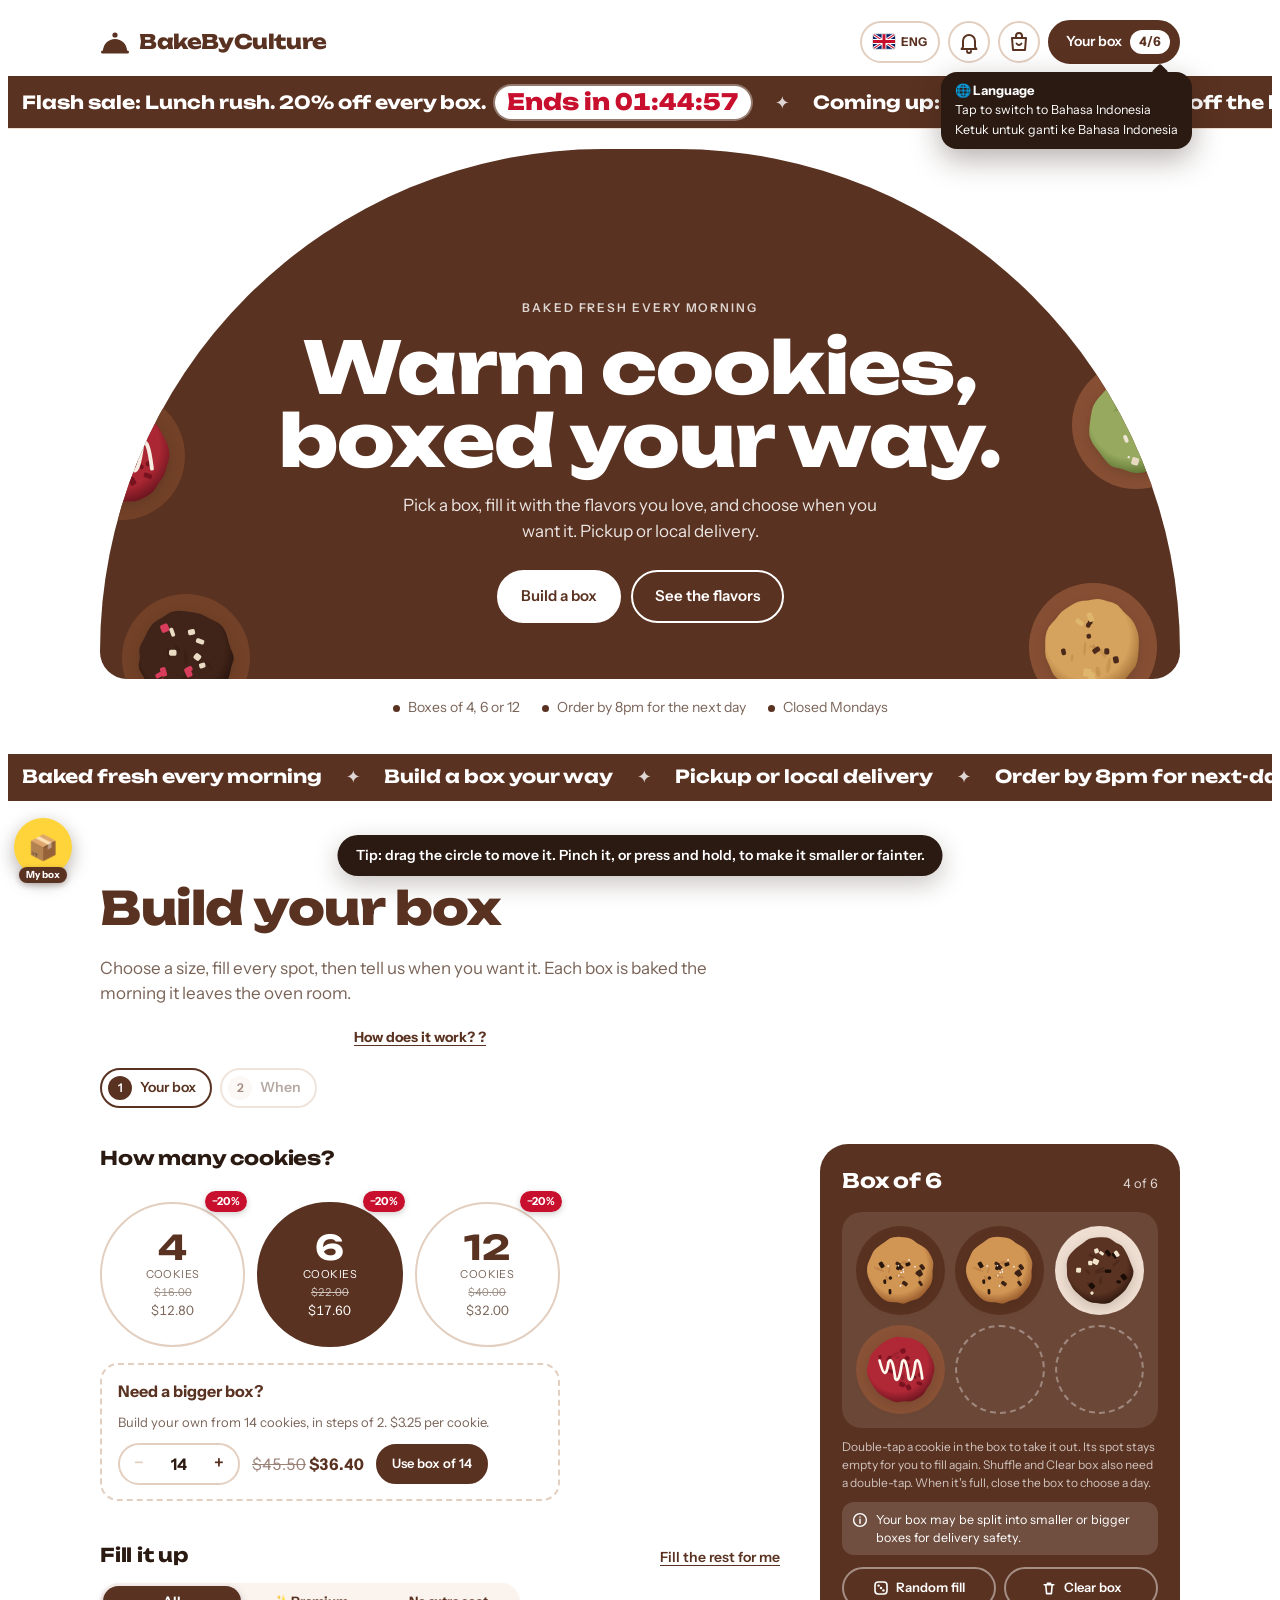
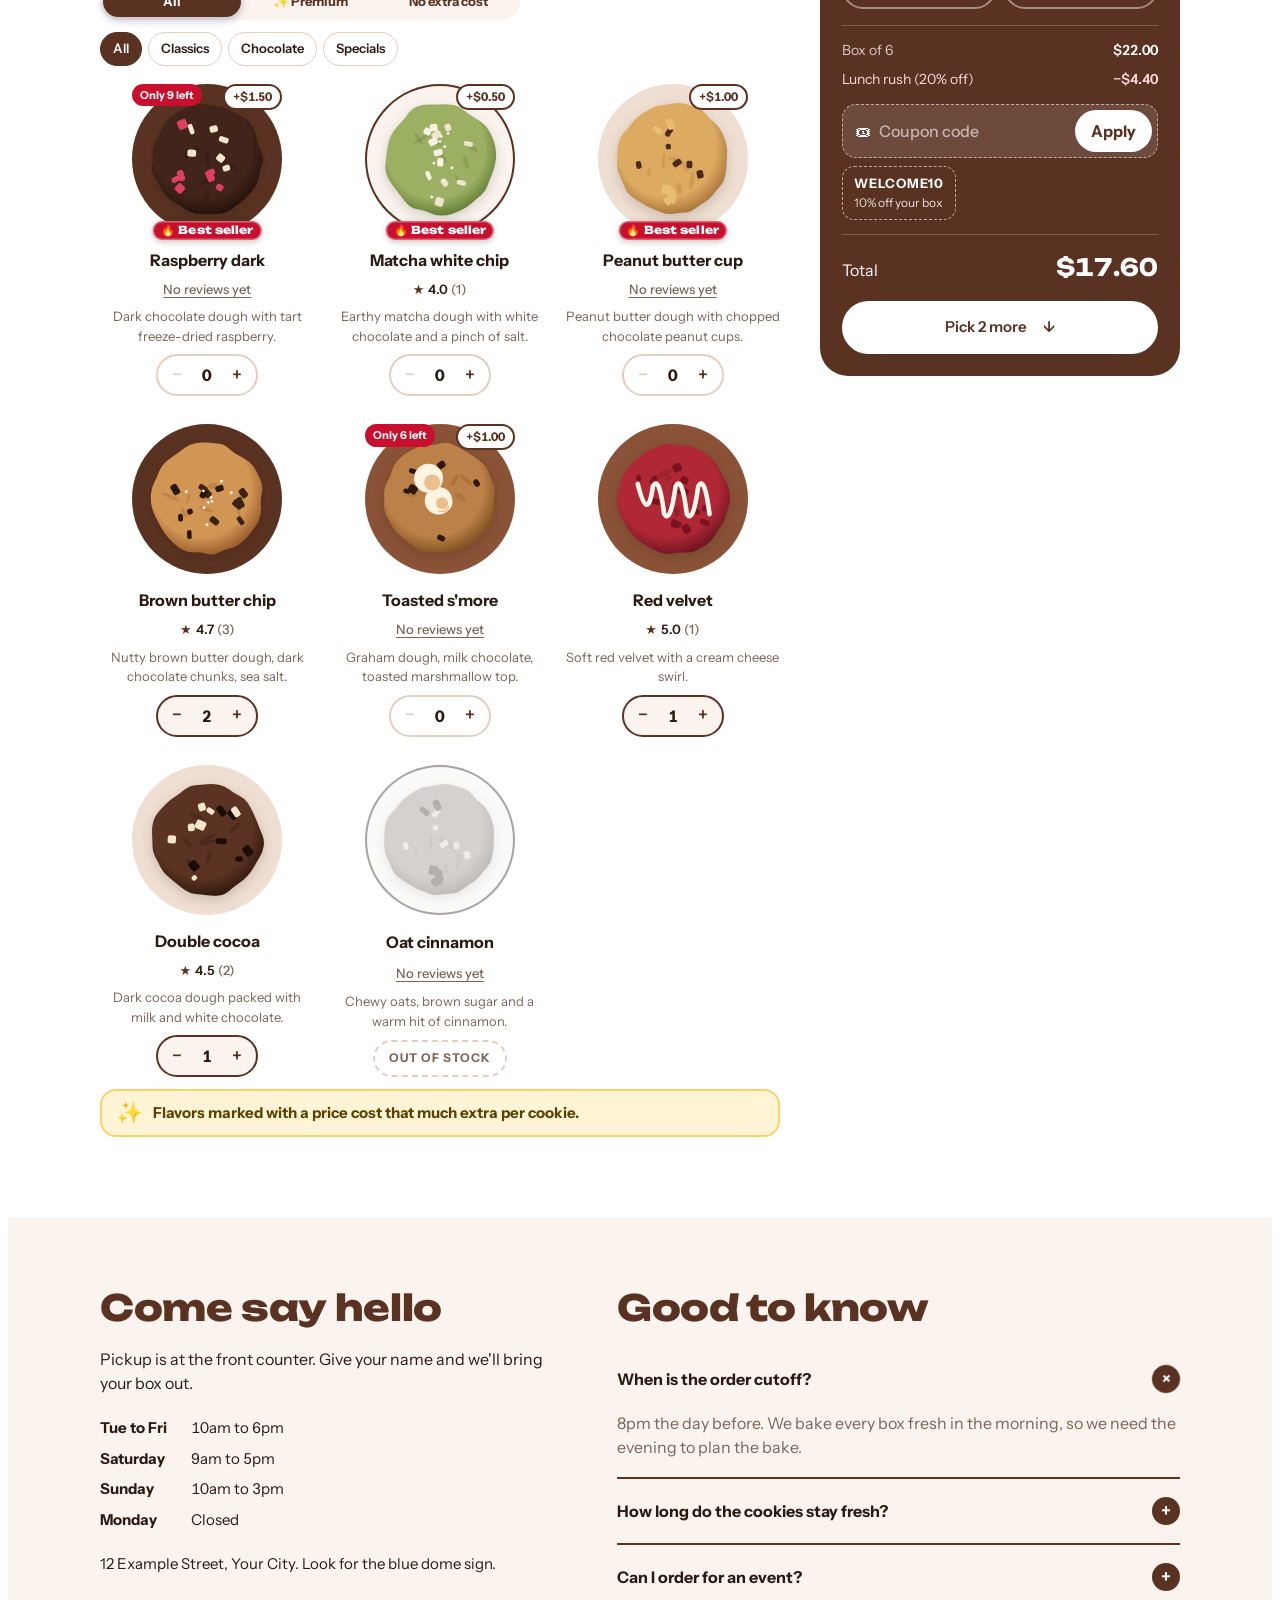
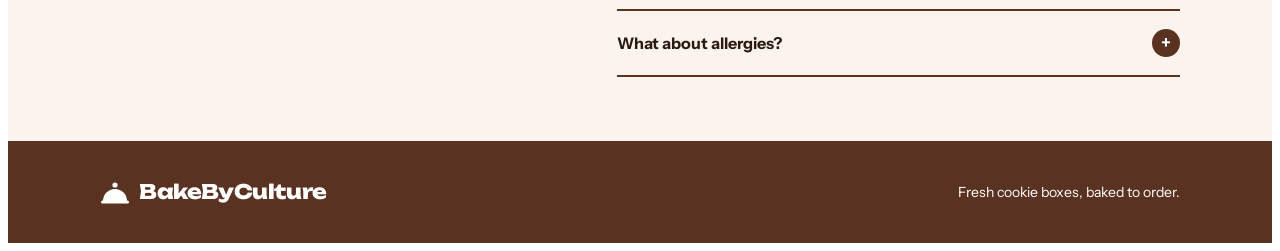
==== commit 3d87e4a0: "Rebrand to BakeByCulture: new name, chocolate palette, new Netlify sites, config reset for new Supab" ====
--- a/site/index.html
+++ b/site/index.html
@@ -3,15 +3,15 @@
 <head>
 <meta charset="utf-8">
 <meta name="viewport" content="width=device-width, initial-scale=1">
-<meta name="theme-color" content="#000096">
+<meta name="theme-color" content="#5A3221">
 <meta name="referrer" content="strict-origin-when-cross-origin">
-<title>Delidome Cookie Boxes</title>
+<title>BakeByCulture Cookie Boxes</title>
 <link rel="icon" href="data:image/svg+xml,%3Csvg xmlns='http://www.w3.org/2000/svg' viewBox='0 0 32 32'%3E%3Ccircle cx='16' cy='16' r='15' fill='%23000096'/%3E%3C/svg%3E">
 <link rel="preconnect" href="https://fonts.googleapis.com">
 <link rel="preconnect" href="https://fonts.gstatic.com" crossorigin>
 <link rel="stylesheet" href="https://fonts.googleapis.com/css2?family=Unbounded:wght@500;700;800&family=Instrument+Sans:wght@400;500;600;700&display=swap">
 <link rel="stylesheet" href="styles.css">
-<style>body.dd-load #storeView,body.dd-load .bar,body.dd-load #fab,body.dd-load .toast{visibility:hidden}body.dd-load::before{content:"";position:fixed;left:50%;top:42%;width:34px;height:34px;margin:-17px 0 0 -17px;border:4px solid #d6d8f5;border-top-color:#000096;border-radius:50%;animation:ddspin .8s linear infinite;z-index:5}@keyframes ddspin{to{transform:rotate(360deg)}}</style>
+<style>body.dd-load #storeView,body.dd-load .bar,body.dd-load #fab,body.dd-load .toast{visibility:hidden}body.dd-load::before{content:"";position:fixed;left:50%;top:42%;width:34px;height:34px;margin:-17px 0 0 -17px;border:4px solid #d6d8f5;border-top-color:#5A3221;border-radius:50%;animation:ddspin .8s linear infinite;z-index:5}@keyframes ddspin{to{transform:rotate(360deg)}}</style>
 </head>
 <body class="dd-load">
 
@@ -19,8 +19,8 @@
 <div id="storeView">
 <header class="top">
   <div class="wrap">
-    <a class="logo" href="#top" aria-label="Delidome home">
-      <span id="logoMark"><svg viewBox="0 0 30 24" aria-hidden="true"><path d="M3 21a12 12 0 0 1 24 0Z" fill="currentColor"/><circle cx="15" cy="5" r="2.6" fill="currentColor"/><rect x="1" y="20.5" width="28" height="3" rx="1.5" fill="currentColor"/></svg></span><span id="brandTxt">delidome</span>
+    <a class="logo" href="#top" aria-label="BakeByCulture home">
+      <span id="logoMark"><svg viewBox="0 0 30 24" aria-hidden="true"><path d="M3 21a12 12 0 0 1 24 0Z" fill="currentColor"/><circle cx="15" cy="5" r="2.6" fill="currentColor"/><rect x="1" y="20.5" width="28" height="3" rx="1.5" fill="currentColor"/></svg></span><span id="brandTxt">BakeByCulture</span>
     </a>
     <div class="top-actions">
       <button class="langbtn" id="langBtn" type="button" aria-label="Language"></button>
@@ -53,7 +53,6 @@
 
   <div id="lpTop"></div>
   <div class="marq" id="marq" hidden></div>
-  <section class="cq" id="cq" hidden aria-label="Our flavors"></section>
 
   <div class="wrap"><button class="rvc" id="rvCard" type="button" hidden></button></div>
   <section class="build wrap" id="build">
@@ -74,9 +73,8 @@
           <div class="block">
             <h3 class="q">How many cookies?</h3>
             <div class="sizes" id="sizes"></div>
-            <div class="salehint" id="saleHint" hidden></div>
+            <div class="fdhint" id="fdHint" hidden></div>
             <div class="gifthint" id="giftHint" hidden></div>
-            <div class="fdhint" id="fdHint" hidden></div>
             <div class="custom" id="customBox" hidden></div>
           </div>
           <div class="block" id="menu">
@@ -127,10 +125,10 @@
         <div class="bp-head"><h3 id="bpTitle">Box of 6</h3><span class="bpdone" id="bpDone" hidden>✓ Box completed</span><span id="bpCount" class="num">0 of 6</span></div>
         <div class="slotwrap" id="slotWrap"><div class="slots" id="slots"></div>
           <div class="boxlid" id="boxLid" role="button" tabindex="-1" aria-label="Your box is closed. Double-tap to open it." hidden><div class="lidin">
-            <div class="lg"><span class="lgm" id="lidMark"></span><b id="lidName">delidome</b></div>
+            <div class="lg"><span class="lgm" id="lidMark"></span><b id="lidName">BakeByCulture</b></div>
             <i class="rib rv"></i><i class="rib rh"></i><span class="shine"></span>
             <svg class="bow" viewBox="0 0 86 64" aria-hidden="true"><path d="M40 34 L26 62 L33 58 L38 63 L44 36Z" fill="#D02A44"/><path d="M46 34 L60 62 L53 58 L48 63 L42 36Z" fill="#D02A44"/><path d="M43 30 C30 6 4 4 6 22 C8 38 30 36 43 30Z" fill="#E8384F" stroke="#B81E3A" stroke-width="2"/><path d="M43 30 C56 6 82 4 80 22 C78 38 56 36 43 30Z" fill="#E8384F" stroke="#B81E3A" stroke-width="2"/><circle cx="43" cy="31" r="8" fill="#F45B6E" stroke="#B81E3A" stroke-width="2"/></svg>
-            <span class="lidlock" aria-hidden="true"><svg viewBox="0 0 24 24"><rect x="5" y="10.5" width="14" height="10" rx="2.5" fill="#000096"/><path d="M8 10.5V8a4 4 0 0 1 8 0v2.5" fill="none" stroke="#000096" stroke-width="2.4" stroke-linecap="round"/><circle cx="12" cy="15.5" r="1.6" fill="#FFD43B"/></svg></span>
+            <span class="lidlock" aria-hidden="true"><svg viewBox="0 0 24 24"><rect x="5" y="10.5" width="14" height="10" rx="2.5" fill="#5A3221"/><path d="M8 10.5V8a4 4 0 0 1 8 0v2.5" fill="none" stroke="#5A3221" stroke-width="2.4" stroke-linecap="round"/><circle cx="12" cy="15.5" r="1.6" fill="#FFD43B"/></svg></span>
           </div></div></div>
         <p class="bp-hint">Double-tap a cookie in the box to take it out. Its spot stays empty for you to fill again. Shuffle and Clear box also need a double-tap. When it's full, close the box to choose a day.</p>
         <p class="bp-note"><svg viewBox="0 0 20 20" aria-hidden="true"><circle cx="10" cy="10" r="8" fill="none" stroke="currentColor" stroke-width="1.8"/><path d="M10 9v5M10 6.2v.1" stroke="currentColor" stroke-width="1.8" stroke-linecap="round"/></svg><span>Your box may be split into smaller or bigger boxes for delivery safety.</span></p>
@@ -174,7 +172,7 @@
 
 <footer id="siteFoot">
   <div class="wrap">
-    <span class="logo"><span id="ftMark"><svg viewBox="0 0 30 24" aria-hidden="true"><path d="M3 21a12 12 0 0 1 24 0Z" fill="currentColor"/><circle cx="15" cy="5" r="2.6" fill="currentColor"/><rect x="1" y="20.5" width="28" height="3" rx="1.5" fill="currentColor"/></svg></span><span id="ftBrand">delidome</span></span>
+    <span class="logo"><span id="ftMark"><svg viewBox="0 0 30 24" aria-hidden="true"><path d="M3 21a12 12 0 0 1 24 0Z" fill="currentColor"/><circle cx="15" cy="5" r="2.6" fill="currentColor"/><rect x="1" y="20.5" width="28" height="3" rx="1.5" fill="currentColor"/></svg></span><span id="ftBrand">BakeByCulture</span></span>
     <span><span id="ftText">Fresh cookie boxes, baked to order.</span></span>
   </div>
   <div class="wrap"><div class="ft-social" id="ftSocial" hidden></div></div>
@@ -190,6 +188,7 @@
 <div class="sheet center" id="cwSheet" hidden role="alertdialog" aria-modal="true" aria-labelledby="cwTitle"><div class="sheet-card cw-card" id="cwCard"></div></div>
 <div class="sheet" id="sdSheet" hidden role="dialog" aria-modal="true" aria-label="Sameday shipment"><div class="sheet-card sd-card" id="sdCard"></div></div>
 <div class="sheet" id="rvSheet" hidden role="dialog" aria-modal="true" aria-label="Flavor reviews"><div class="sheet-card" id="rvCard"></div></div>
+<div class="sheet" id="apSheet" hidden role="dialog" aria-modal="true" aria-label="Become an affiliator"><div class="sheet-card" id="apCard"></div></div>
 
 <div class="bar" aria-live="polite">
   <div><strong id="barTotal">$0.00</strong><small id="barSub">0 of 6 picked</small></div>
--- a/site/styles.css
+++ b/site/styles.css
@@ -1,12 +1,12 @@
 :root{
-  --blue:#000096;
-  --blue-2:#2328C8;
-  --ink:#0B0B45;
-  --muted:#55578C;
-  --ice:#EEF0FF;
-  --ice-2:#D9DCFA;
+  --blue:#5A3221;
+  --blue-2:#8A5236;
+  --ink:#2B1A12;
+  --muted:#7A6458;
+  --ice:#FBF4EE;
+  --ice-2:#EFDFD2;
   --white:#FFFFFF;
-  --line:#C9CCF2;
+  --line:#E3CFC0;
   --red:#C8102E;
   --display:"Unbounded","Arial Black",system-ui,sans-serif;
   --body:"Instrument Sans",system-ui,-apple-system,"Segoe UI",sans-serif;
@@ -16,7 +16,7 @@
 *{box-sizing:border-box}
 [hidden]{display:none!important}
 html{scroll-behavior:smooth}
-@media (prefers-reduced-motion:reduce){html:not(.motion-on){scroll-behavior:auto}html:not(.motion-on) *{animation:none!important;transition:none!important}}
+@media (prefers-reduced-motion:reduce){html{scroll-behavior:auto}*{animation:none!important;transition:none!important}}
 body.in-store{background:var(--pagebg,#fff)}
 #storeView{font-family:var(--body);color:var(--ink)}
 body{background:var(--white);color:var(--ink);font-family:var(--body);font-size:16px;line-height:1.5;-webkit-font-smoothing:antialiased}
@@ -96,9 +96,9 @@
 
 /* Plate + cookie */
 .plate{display:grid;place-items:center;border-radius:50%;aspect-ratio:1;width:100%;container-type:inline-size}
-.plate svg{width:var(--ck,84%);height:var(--ck,84%);display:block;filter:drop-shadow(0 4px 6px rgba(0,0,40,.18))}
-.plate .ph{width:var(--ck,84%);height:var(--ck,84%);display:block;border-radius:50%;object-fit:cover;box-shadow:0 4px 10px rgba(0,0,40,.22);user-select:none;-webkit-user-drag:none}
-.plate .ph.cut{border-radius:0;object-fit:contain;box-shadow:none;filter:drop-shadow(0 4px 6px rgba(0,0,40,.25))}
+.plate svg{width:var(--ck,84%);height:var(--ck,84%);display:block;filter:drop-shadow(0 4px 6px rgba(43,26,18,.18))}
+.plate .ph{width:var(--ck,84%);height:var(--ck,84%);display:block;border-radius:50%;object-fit:cover;box-shadow:0 4px 10px rgba(43,26,18,.22);user-select:none;-webkit-user-drag:none}
+.plate .ph.cut{border-radius:0;object-fit:contain;box-shadow:none;filter:drop-shadow(0 4px 6px rgba(43,26,18,.25))}
 .plate .ini{font-family:var(--display);font-weight:800;font-size:clamp(11px,30cqw,44px);line-height:1;color:var(--blue);letter-spacing:-.02em}
 .plate.dark .ini{color:var(--white)}
 .noimg-t{display:-webkit-box;-webkit-line-clamp:3;-webkit-box-orient:vertical;overflow:hidden;font-weight:700;font-size:13px;line-height:1.2;text-align:center;color:var(--white);overflow-wrap:anywhere;padding:2px}
@@ -139,7 +139,7 @@
 .size s{font-size:11px;opacity:.7;display:block}
 .size small{font-size:11px;color:var(--muted);letter-spacing:.04em}
 .size .saletag{position:absolute;top:2px;right:2px;background:var(--red);color:var(--white);font-size:11px;font-weight:700;border-radius:var(--r-pill);padding:2px 7px}
-.marq{--mbg:#000096;--mfg:#fff;--msz:18px;--mfont:var(--display);background:var(--mbg);color:var(--mfg);font-family:var(--mfont);font-size:var(--msz);line-height:1.2;overflow:hidden;white-space:nowrap;padding:.7em 0;margin:28px 0 8px}
+.marq{--mbg:#5A3221;--mfg:#fff;--msz:18px;--mfont:var(--display);background:var(--mbg);color:var(--mfg);font-family:var(--mfont);font-size:var(--msz);line-height:1.2;overflow:hidden;white-space:nowrap;padding:.7em 0;margin:28px 0 8px}
 .marq .track{display:flex;width:max-content;animation:mq var(--mdur,30s) linear infinite;will-change:transform}
 .marq:hover .track{animation-play-state:paused}
 .marq .set{display:flex;align-items:center;flex:none}
@@ -187,7 +187,7 @@
 @keyframes bagring{0%{transform:scale(.9);opacity:.8}100%{transform:scale(1.35);opacity:0}}
 .bellbtn.ring svg{transform-origin:50% 10%;animation:bellring 2.8s ease-in-out infinite}
 @keyframes bellring{0%,60%,100%{transform:rotate(0)}66%{transform:rotate(18deg)}72%{transform:rotate(-16deg)}78%{transform:rotate(11deg)}84%{transform:rotate(-7deg)}90%{transform:rotate(3deg)}}
-.bell-pop{position:fixed;z-index:70;top:calc(env(safe-area-inset-top,0px) + 64px);right:16px;width:min(390px,calc(100vw - 32px));max-height:min(78vh,600px);display:flex;flex-direction:column;background:var(--white);border:1.5px solid var(--line);border-radius:24px;box-shadow:0 18px 50px rgba(0,0,60,.25);overflow:hidden;animation:pppop .3s cubic-bezier(.2,1.3,.4,1) both;transform-origin:top right}
+.bell-pop{position:fixed;z-index:70;top:calc(env(safe-area-inset-top,0px) + 64px);right:16px;width:min(390px,calc(100vw - 32px));max-height:min(78vh,600px);display:flex;flex-direction:column;background:var(--white);border:1.5px solid var(--line);border-radius:24px;box-shadow:0 18px 50px rgba(43,26,18,.25);overflow:hidden;animation:pppop .3s cubic-bezier(.2,1.3,.4,1) both;transform-origin:top right}
 .bell-h{display:flex;justify-content:space-between;align-items:center;padding:16px 16px 8px 18px;color:var(--ink);font-size:22px;font-family:var(--display)}
 .bell-h .x{width:36px;height:36px;font-size:15px}
 .bell-tabs{display:flex;gap:8px;flex-wrap:wrap;padding:6px 16px 10px}
@@ -206,7 +206,7 @@
 .bell-ch{font-size:22px;color:var(--blue);font-weight:700}
 .bell-code{display:inline-block;justify-self:start;border:1.5px dashed var(--blue);border-radius:10px;padding:4px 10px;font-weight:700;color:var(--blue);font-size:13px;margin-top:2px}
 .card.hl{animation:cardhl 2.4s ease-out}
-@keyframes cardhl{0%,30%{box-shadow:0 0 0 4px var(--blue),0 0 24px rgba(0,0,150,.45)}100%{box-shadow:0 0 0 0 transparent}}
+@keyframes cardhl{0%,30%{box-shadow:0 0 0 4px var(--blue),0 0 24px rgba(90,50,33,.45)}100%{box-shadow:0 0 0 0 transparent}}
 .bell-empty{padding:26px 16px;text-align:center;color:var(--muted);font-size:14px}
 .bagn{position:absolute;top:-6px;right:-4px;min-width:20px;height:20px;border-radius:10px;background:var(--red);color:#fff;font-size:11px;font-weight:700;display:grid;place-items:center;padding:0 5px}
 @media (max-width:520px){.top-actions{gap:6px}}
@@ -399,7 +399,7 @@
 .bar{display:none}
 @media (max-width:900px){
   body.in-store{padding-bottom:calc(84px + env(safe-area-inset-bottom,0px))}
-  .bar{display:flex;position:fixed;left:0;right:0;bottom:0;z-index:55;-webkit-transform:translate3d(0,0,0);transform:translate3d(0,0,0);-webkit-backface-visibility:hidden;backface-visibility:hidden;will-change:transform;justify-content:space-between;align-items:center;gap:12px;background:var(--blue);color:var(--white);padding:12px 16px calc(12px + env(safe-area-inset-bottom,0px))}
+  .bar{display:flex;position:fixed;left:0;right:0;bottom:0;z-index:40;justify-content:space-between;align-items:center;gap:12px;background:var(--blue);color:var(--white);padding:12px 16px calc(12px + env(safe-area-inset-bottom,0px))}
   .bar strong{font-family:var(--display);font-size:19px;display:block;font-variant-numeric:tabular-nums}
   .bar small{font-size:12px;opacity:.8}
   .bar .btn{background:var(--white);color:var(--blue);border-color:var(--white);padding:11px 18px;font-size:14px}
@@ -407,7 +407,7 @@
 }
 
 /* Checkout sheet */
-.sheet{position:fixed;inset:0;z-index:60;background:rgba(0,0,40,.55);display:grid;place-items:end center;padding-top:40px}
+.sheet{position:fixed;inset:0;z-index:60;background:rgba(43,26,18,.55);display:grid;place-items:end center;padding-top:40px}
 @media (min-width:700px){.sheet{place-items:center;padding:24px}}
 .sheet-card{background:var(--white);width:100%;max-width:560px;max-height:100%;overflow:auto;border-radius:28px 28px 0 0;padding:24px 20px calc(24px + env(safe-area-inset-bottom,0px))}
 @media (min-width:700px){.sheet-card{border-radius:28px;padding:28px}}
@@ -443,11 +443,11 @@
 .dn-cd .cd{font-size:32px;line-height:1.1;color:var(--dn-cd,#C8102E)}
 .dn-pay{position:relative;overflow:hidden;width:100%;max-width:340px;font-size:17px;padding:16px 26px;background:var(--dn-acc,var(--blue));border-color:var(--dn-acc,var(--blue));animation:dnpulse 1.7s ease-in-out infinite}
 .dn-pay::after{content:"";position:absolute;top:0;left:-60%;width:35%;height:100%;background:linear-gradient(100deg,transparent,rgba(255,255,255,.55),transparent);transform:skewX(-20deg);animation:dnshine 2.8s infinite}
-@keyframes dnpulse{0%,100%{transform:scale(1);box-shadow:0 6px 18px rgba(0,0,150,.25),0 0 0 0 color-mix(in srgb,var(--dn-acc,#000096) 50%,transparent)}50%{transform:scale(1.04);box-shadow:0 10px 24px rgba(0,0,150,.3),0 0 0 12px transparent}}
+@keyframes dnpulse{0%,100%{transform:scale(1);box-shadow:0 6px 18px rgba(90,50,33,.25),0 0 0 0 color-mix(in srgb,var(--dn-acc,#5A3221) 50%,transparent)}50%{transform:scale(1.04);box-shadow:0 10px 24px rgba(90,50,33,.3),0 0 0 12px transparent}}
 @keyframes dnshine{0%,55%{left:-60%}100%{left:130%}}
 .dn-track{font-weight:700;color:var(--dn-acc,var(--blue))}
 .al-stack{position:fixed;bottom:14px;right:14px;z-index:130;display:grid;gap:10px;width:min(370px,calc(100vw - 28px));pointer-events:none}
-.al-card{pointer-events:auto;background:#fff;border:1.5px solid var(--line);border-left:7px solid var(--blue);border-radius:16px;box-shadow:0 14px 40px rgba(0,0,60,.28);padding:12px 14px;display:grid;gap:8px;animation:alin .45s cubic-bezier(.2,1.4,.4,1) both}
+.al-card{pointer-events:auto;background:#fff;border:1.5px solid var(--line);border-left:7px solid var(--blue);border-radius:16px;box-shadow:0 14px 40px rgba(43,26,18,.28);padding:12px 14px;display:grid;gap:8px;animation:alin .45s cubic-bezier(.2,1.4,.4,1) both}
 .al-card.proof{border-left-color:#E07B00}.al-card.complaint{border-left-color:var(--red);animation:alin .45s cubic-bezier(.2,1.4,.4,1) both,alshake .6s .45s 2}
 @keyframes alin{from{transform:translateY(40px) scale(.9);opacity:0}}
 @keyframes alshake{0%,100%{transform:translateX(0)}25%{transform:translateX(-5px)}75%{transform:translateX(5px)}}
@@ -496,16 +496,16 @@
 .pmimg{max-width:240px;width:100%;max-height:300px;object-fit:contain;border-radius:10px;display:block}
 .pmcard{border:1.5px solid var(--line);border-radius:16px;padding:14px;display:grid;gap:10px;background:var(--white)}
 .pmtop{display:flex;gap:10px;align-items:center}.pmtop .in{flex:1;min-width:0}
-.pp-pop{position:fixed;inset:0;z-index:100;background:rgba(0,0,40,.55);display:grid;place-items:center;padding:20px}
+.pp-pop{position:fixed;inset:0;z-index:100;background:rgba(43,26,18,.55);display:grid;place-items:center;padding:20px}
 .pp-fx{position:absolute;inset:0;pointer-events:none;overflow:hidden}
-.pp-card{position:relative;background:var(--pp-bg,#fff);color:var(--pp-ink,#0B0B45);border-radius:28px;padding:26px 22px 22px;max-width:380px;width:100%;text-align:center;display:grid;gap:12px;justify-items:center;box-shadow:0 20px 60px rgba(0,0,40,.35);animation:pppop .55s cubic-bezier(.2,1.4,.4,1) both}
+.pp-card{position:relative;background:var(--pp-bg,#fff);color:var(--pp-ink,#2B1A12);border-radius:28px;padding:26px 22px 22px;max-width:380px;width:100%;text-align:center;display:grid;gap:12px;justify-items:center;box-shadow:0 20px 60px rgba(43,26,18,.35);animation:pppop .55s cubic-bezier(.2,1.4,.4,1) both}
 @keyframes pppop{from{transform:scale(.6) translateY(30px);opacity:0}}
-.pp-card h3{color:var(--pp-acc,#000096);font-size:24px;margin:0}
+.pp-card h3{color:var(--pp-acc,#5A3221);font-size:24px;margin:0}
 .pp-card p{margin:0;line-height:1.5;color:inherit}
 .pp-emoji{font-size:56px;line-height:1;transform-origin:70% 80%;animation:ppwave 1.3s ease-in-out infinite}
 @keyframes ppwave{0%,100%{transform:rotate(-10deg)}50%{transform:rotate(12deg) translateY(-4px)}}
 .pp-img{max-width:210px;max-height:180px;object-fit:contain;display:block;animation:pop .7s .1s cubic-bezier(.2,1.5,.4,1) both}
-.pp-card .btn{width:100%;background:var(--pp-acc,#000096);border-color:var(--pp-acc,#000096);color:#fff;font-size:16px;padding:15px 22px}
+.pp-card .btn{width:100%;background:var(--pp-acc,#5A3221);border-color:var(--pp-acc,#5A3221);color:#fff;font-size:16px;padding:15px 22px}
 #storeView.th-only>:not(#sheet):not(#ppPop){display:none!important}
 .thck{display:flex;gap:10px;flex-wrap:wrap;align-items:center}
 .thck .th{position:relative}.thck .th img{width:48px;height:48px;object-fit:contain;border:1px solid var(--ice-2);border-radius:10px;background:var(--ice);display:block}
@@ -646,17 +646,17 @@
 .dl dt{color:var(--muted)}
 .dl dd{margin:0;font-weight:600;overflow-wrap:anywhere}
 .dsec h4{margin:0 0 8px;font-size:12px;color:var(--muted);text-transform:uppercase;letter-spacing:.08em}
-.toast{position:fixed;left:50%;bottom:calc(24px + env(safe-area-inset-bottom,0px));transform:translateX(-50%);background:var(--ink);color:var(--white);padding:10px 18px;border-radius:999px;font-weight:600;font-size:14px;z-index:100;box-shadow:0 8px 24px rgba(0,0,40,.25)}
-
-#adLogin{position:fixed;inset:0;z-index:300;display:grid;place-items:center;padding:16px;background:var(--ice,#EEF0FF)}
-#adLogin .adl-card{width:100%;max-width:380px;background:#fff;border-radius:18px;padding:26px 22px;box-shadow:0 18px 50px rgba(0,0,150,.18);display:grid;gap:14px}
-#adLogin h2{margin:0;font-family:var(--head,inherit);color:var(--blue,#000096);font-size:22px}
-#adLogin .adl-sub{margin:0;color:var(--muted,#55578C);font-size:14px}
-#adLogin label{display:grid;gap:6px;font-size:13px;font-weight:600;color:var(--ink,#0B0B45)}
+.toast{position:fixed;left:50%;bottom:calc(24px + env(safe-area-inset-bottom,0px));transform:translateX(-50%);background:var(--ink);color:var(--white);padding:10px 18px;border-radius:999px;font-weight:600;font-size:14px;z-index:100;box-shadow:0 8px 24px rgba(43,26,18,.25)}
+
+#adLogin{position:fixed;inset:0;z-index:300;display:grid;place-items:center;padding:16px;background:var(--ice,#FBF4EE)}
+#adLogin .adl-card{width:100%;max-width:380px;background:#fff;border-radius:18px;padding:26px 22px;box-shadow:0 18px 50px rgba(90,50,33,.18);display:grid;gap:14px}
+#adLogin h2{margin:0;font-family:var(--head,inherit);color:var(--blue,#5A3221);font-size:22px}
+#adLogin .adl-sub{margin:0;color:var(--muted,#7A6458);font-size:14px}
+#adLogin label{display:grid;gap:6px;font-size:13px;font-weight:600;color:var(--ink,#2B1A12)}
 #adLogin .adl-err{margin:0;color:#B3261E;font-size:13px;font-weight:600}
-#adLogin .adl-back{text-align:center;font-size:13px;color:var(--blue,#000096)}
-#sbLoading{position:fixed;left:50%;top:76px;transform:translateX(-50%);z-index:250;background:#fff;color:var(--ink,#0B0B45);border:1.5px solid var(--blue,#000096);border-radius:999px;padding:9px 16px;display:flex;gap:12px;align-items:center;font-size:14px;box-shadow:0 8px 24px rgba(0,0,150,.18);max-width:calc(100vw - 32px)}
-#sbLoading button{border:0;background:var(--blue,#000096);color:#fff;border-radius:999px;padding:6px 12px;font-weight:600;cursor:pointer}
+#adLogin .adl-back{text-align:center;font-size:13px;color:var(--blue,#5A3221)}
+#sbLoading{position:fixed;left:50%;top:76px;transform:translateX(-50%);z-index:250;background:#fff;color:var(--ink,#2B1A12);border:1.5px solid var(--blue,#5A3221);border-radius:999px;padding:9px 16px;display:flex;gap:12px;align-items:center;font-size:14px;box-shadow:0 8px 24px rgba(90,50,33,.18);max-width:calc(100vw - 32px)}
+#sbLoading button{border:0;background:var(--blue,#5A3221);color:#fff;border-radius:999px;padding:6px 12px;font-weight:600;cursor:pointer}
 
 .bgcol .in{max-width:120px}
 
@@ -665,7 +665,7 @@
 
 /* ---- flavor badges (small, noticeable, lively) ---- */
 .bdgs{position:absolute;left:50%;bottom:-6px;transform:translateX(-50%);z-index:2;display:flex;flex-direction:column;align-items:center;gap:3px;pointer-events:none;width:max-content;max-width:118%}
-.bdg{position:relative;display:inline-flex;align-items:center;gap:3px;overflow:hidden;font-weight:800;font-size:11px;line-height:1;letter-spacing:.01em;padding:4px 8px 4px;border-radius:999px;white-space:nowrap;box-shadow:0 2px 6px rgba(0,0,40,.25),inset 0 0 0 1.5px rgba(255,255,255,.35)}
+.bdg{position:relative;display:inline-flex;align-items:center;gap:3px;overflow:hidden;font-weight:800;font-size:11px;line-height:1;letter-spacing:.01em;padding:4px 8px 4px;border-radius:999px;white-space:nowrap;box-shadow:0 2px 6px rgba(43,26,18,.25),inset 0 0 0 1.5px rgba(255,255,255,.35)}
 @media (max-width:420px){.bdg{font-size:10px;padding:3px 7px}}
 .bdg.fx-shine::after{content:"";position:absolute;top:0;left:-60%;width:40%;height:100%;background:linear-gradient(100deg,transparent,rgba(255,255,255,.75),transparent);transform:skewX(-20deg);animation:bdgShine 2.6s ease-in-out infinite}
 @keyframes bdgShine{0%,55%{left:-60%}100%{left:130%}}
@@ -674,15 +674,15 @@
 .bdg.fx-bounce{animation:bdgBounce 2.2s ease-in-out infinite}
 @keyframes bdgBounce{0%,60%,100%{transform:translateY(0)}70%{transform:translateY(-4px)}80%{transform:translateY(0)}88%{transform:translateY(-2px)}}
 .bdg.fx-glow{animation:bdgGlow 1.8s ease-in-out infinite}
-@keyframes bdgGlow{0%,100%{box-shadow:0 2px 6px rgba(0,0,40,.25),0 0 0 0 rgba(255,200,60,0)}50%{box-shadow:0 2px 6px rgba(0,0,40,.25),0 0 10px 3px rgba(255,200,60,.75)}}
+@keyframes bdgGlow{0%,100%{box-shadow:0 2px 6px rgba(43,26,18,.25),0 0 0 0 rgba(255,200,60,0)}50%{box-shadow:0 2px 6px rgba(43,26,18,.25),0 0 10px 3px rgba(255,200,60,.75)}}
 .bdg.fx-wiggle{animation:bdgWiggle 2.4s ease-in-out infinite}
 @keyframes bdgWiggle{0%,70%,100%{transform:rotate(0)}75%{transform:rotate(-6deg)}80%{transform:rotate(6deg)}85%{transform:rotate(-4deg)}90%{transform:rotate(3deg)}}
-@media (prefers-reduced-motion:reduce){html:not(.motion-on) .bdg,html:not(.motion-on) .bdg::after{animation:none!important}}
+@media (prefers-reduced-motion:reduce){.bdg,.bdg::after{animation:none!important}}
 /* review lock + verified tag + rate reminder */
 .rvlock{display:grid;gap:4px;margin-top:16px;background:var(--ice);border-radius:14px;padding:12px 14px;font-size:14px;color:var(--muted)}
 .rvlock b{color:var(--ink)}
 .rv-h .vf{font-size:11px;font-weight:700;color:#0A6B34;background:#E3F6EA;border-radius:999px;padding:1px 7px}
-.rnpop{position:fixed;left:50%;bottom:calc(96px + env(safe-area-inset-bottom));transform:translateX(-50%);z-index:60;width:min(440px,calc(100% - 24px));display:grid;grid-template-columns:auto 1fr;gap:4px 12px;align-items:center;background:var(--white);color:var(--ink);border:2px solid var(--blue);border-radius:20px;padding:12px 14px;box-shadow:0 12px 30px rgba(0,0,60,.25);animation:rnIn .35s ease-out}
+.rnpop{position:fixed;left:50%;bottom:calc(96px + env(safe-area-inset-bottom));transform:translateX(-50%);z-index:60;width:min(440px,calc(100% - 24px));display:grid;grid-template-columns:auto 1fr;gap:4px 12px;align-items:center;background:var(--white);color:var(--ink);border:2px solid var(--blue);border-radius:20px;padding:12px 14px;box-shadow:0 12px 30px rgba(43,26,18,.25);animation:rnIn .35s ease-out}
 .rnpop[hidden]{display:none}
 .rnpop .rn-ic{font-size:26px;grid-row:span 2}
 .rnpop .rn-tx{display:grid;gap:2px;font-size:14px}.rnpop .rn-tx span{color:var(--muted);font-size:13px}
@@ -699,14 +699,14 @@
 
 .oc-alert.appr{background:#FFF6CC;color:#8A6200;border:2px solid #F5C400;animation:apprBlink 1.1s ease-in-out infinite}
 @keyframes apprBlink{0%,100%{opacity:1}50%{opacity:.35}}
-@media (prefers-reduced-motion:reduce){html:not(.motion-on) .oc-alert.appr,html:not(.motion-on) .blinky{animation:none}}
+@media (prefers-reduced-motion:reduce){.oc-alert.appr,.blinky{animation:none}}
 .oc-b.off{opacity:.4}
 
 .oc-alert.appr.rej{background:#FFE9EC;color:#B0001A;border-color:#D0001F;animation-name:rejBlink}
 .apprbox.rej{border-color:#D0001F!important;background:#FFF3F4!important}
 .apprbox.rej .blinky{color:#D0001F!important;animation-name:rejBlink}
 @keyframes rejBlink{0%,100%{opacity:1}50%{opacity:.35}}
-@media (prefers-reduced-motion:reduce){html:not(.motion-on) .oc-alert.appr.rej,html:not(.motion-on) .apprbox.rej .blinky{animation:none}}
+@media (prefers-reduced-motion:reduce){.oc-alert.appr.rej,.apprbox.rej .blinky{animation:none}}
 
 .flash.anmq{margin:0;padding:.5em 0;border-radius:0}
 .flash.anmq .anit{display:inline-flex;align-items:center;gap:.5em}
@@ -725,7 +725,7 @@
 body.pcd-fx .bell-pay{animation:pcdGlow 1.6s ease-in-out infinite}
 @keyframes pcdPulse{0%,100%{transform:scale(1)}50%{transform:scale(1.07)}}
 @keyframes pcdGlow{0%,100%{box-shadow:0 0 0 0 color-mix(in srgb,var(--pcd,#C8102E) 40%,transparent)}50%{box-shadow:0 0 0 6px color-mix(in srgb,var(--pcd,#C8102E) 0%,transparent)}}
-@media (prefers-reduced-motion:reduce){html:not(.motion-on) body.pcd-fx .mo-pay .cd,html:not(.motion-on) body.pcd-fx .mo-sub .cd[data-exp],html:not(.motion-on) body.pcd-fx .bell-pay .cd,html:not(.motion-on) body.pcd-fx #doneCd .cd,html:not(.motion-on) body.pcd-fx .bell-pay{animation:none}}
+@media (prefers-reduced-motion:reduce){body.pcd-fx .mo-pay .cd,body.pcd-fx .mo-sub .cd[data-exp],body.pcd-fx .bell-pay .cd,body.pcd-fx #doneCd .cd,body.pcd-fx .bell-pay{animation:none}}
 .flash.cds-M .cdn{font-size:1em}.flash.cds-L .cdn{font-size:1.25em;font-weight:800}.flash.cds-XL .cdn{font-size:1.6em;font-weight:800}
 
 /* unpublished-changes bar (shop settings, marquee banner, landing page) */
@@ -744,15 +744,14 @@
 .pill:active{transform:scale(.96)}
 .step:active{background:var(--blue);border-color:var(--blue);color:var(--white)}
 .step:active i{background:var(--white);color:var(--blue)}
-@media (prefers-reduced-motion:reduce){html:not(.motion-on) .pill,html:not(.motion-on) .pill b{transition:none}html:not(.motion-on) .pill:active{transform:none}}
+@media (prefers-reduced-motion:reduce){.pill,.pill b{transition:none}.pill:active{transform:none}}
 
 /* dashboard sections + ranked lists */
 .rank{list-style:none;margin:10px 0 0;padding:0;display:grid;gap:8px}
 .rank li{position:relative;display:grid;grid-template-columns:28px 1fr auto;gap:8px;align-items:center;padding:10px 12px;border-radius:12px;background:var(--ice);overflow:hidden;isolation:isolate}
-.rank .rk-b{position:absolute;left:0;top:0;bottom:0;background:rgba(0,0,150,.10);z-index:-1;border-radius:12px}
+.rank .rk-b{position:absolute;left:0;top:0;bottom:0;background:rgba(90,50,33,.10);z-index:-1;border-radius:12px}
 .rank .rk-n{font-weight:800;color:var(--blue)}.rank .rk-l{font-weight:600;overflow-wrap:anywhere}.rank .rk-v{font-variant-numeric:tabular-nums;color:var(--blue);font-weight:700}
 .db-k.warn{background:#FCECEE;border-color:#F2B8C0}.db-k.warn strong{color:#C8102E}
-.db-k.good{background:#E6F6EC;border-color:#9AD3AE}.db-k.good strong{color:#0a7a3b}
 
 /* payment rejected */
 .st-rejected,.mo-chip.st-rejected{background:#FCE3E8;color:#C8102E}
@@ -766,14 +765,14 @@
 
 /* simplified flavor rows */
 .prow.simple .pfoot .left{display:flex;flex-wrap:wrap;gap:8px;align-items:center}
-.prow.simple.editing{border-color:var(--blue);box-shadow:0 0 0 2px rgba(0,0,150,.12)}
+.prow.simple.editing{border-color:var(--blue);box-shadow:0 0 0 2px rgba(90,50,33,.12)}
 .pe-photo .plate{width:110px;height:110px}
 
 /* time slots */
 .slotrow{display:flex;flex-wrap:wrap;align-items:center;gap:8px 14px;padding:12px 14px}
 .slotrow select{width:112px}.slotrow .slotlim{margin:0;flex:0 0 auto}.slotrow .slotlim .money-in{width:150px}
 .slotrow .note{margin-left:auto}.slotrow .ghost{flex:0 0 auto}
-.sd-card{text-align:center;max-width:380px}.sd-card .sdmsg{font-size:17px;line-height:1.5;margin:6px 0 20px;color:var(--ink,#000096)}.sd-card .btn{min-width:140px}
+.sd-card{text-align:center;max-width:380px}.sd-card .sdmsg{font-size:17px;line-height:1.5;margin:6px 0 20px;color:var(--ink,#5A3221)}.sd-card .btn{min-width:140px}
 
 /* top banner: slides + shapes */
 .dome .hm .hs{position:absolute;inset:0;background-size:cover;background-position:center;opacity:0;transition:opacity .9s ease}
@@ -793,21 +792,21 @@
 .hrmrow .note{display:block;word-break:break-all}.hrmact{display:flex;gap:6px}
 
 /* performance: compare with an earlier time */
-.db-k .pcd{display:block;margin-top:6px;font-size:12px;font-weight:600;color:#5A5F86}
+.db-k .pcd{display:block;margin-top:6px;font-size:12px;font-weight:600;color:#7A6458}
 .db-k .pcd.up{color:#0E7A3E}.db-k .pcd.down{color:#C8102E}
 
 /* check-your-details pop-up (checkout) */
 .sheet.center{place-items:center;padding:16px}
 .cw-card{max-width:400px;text-align:center;border-radius:28px!important;padding:26px 22px 22px!important;animation:cwIn .45s cubic-bezier(.2,1.4,.4,1) both}
-.cw-card h3{font-family:var(--display);font-size:22px;margin:14px 0 8px;color:var(--blue,#000096)}
-.cw-card p{margin:0 0 18px;line-height:1.5;color:var(--ink,#0B0B45)}
+.cw-card h3{font-family:var(--display);font-size:22px;margin:14px 0 8px;color:var(--blue,#5A3221)}
+.cw-card p{margin:0 0 18px;line-height:1.5;color:var(--ink,#2B1A12)}
 .cw-ring{width:84px;height:84px;margin:0 auto;border-radius:50%;display:grid;place-items:center;background:#FFF4D6;box-shadow:0 0 0 0 rgba(255,184,0,.55);animation:cwPulse 1.6s ease-out infinite}
 .cw-emo{font-size:44px;line-height:1;display:inline-block;animation:cwWiggle 1.2s ease-in-out infinite;transform-origin:50% 80%}
 .cw-act{display:grid;gap:10px}.cw-act .btn{width:100%;min-height:50px}
 @keyframes cwIn{from{transform:scale(.7) translateY(20px);opacity:0}to{transform:none;opacity:1}}
 @keyframes cwPulse{0%{box-shadow:0 0 0 0 rgba(255,184,0,.55)}80%,100%{box-shadow:0 0 0 18px rgba(255,184,0,0)}}
 @keyframes cwWiggle{0%,60%,100%{transform:rotate(0)}10%{transform:rotate(-14deg)}20%{transform:rotate(12deg)}30%{transform:rotate(-8deg)}40%{transform:rotate(5deg)}}
-@media (prefers-reduced-motion:reduce){html:not(.motion-on) .cw-card,html:not(.motion-on) .cw-ring,html:not(.motion-on) .cw-emo{animation:none}}
+@media (prefers-reduced-motion:reduce){.cw-card,.cw-ring,.cw-emo{animation:none}}
 .nudge{animation:nudgeShake .5s ease;box-shadow:0 0 0 3px rgba(200,16,46,.45)!important;border-color:#C8102E!important}
 @keyframes nudgeShake{0%,100%{transform:none}20%{transform:translateX(-6px)}40%{transform:translateX(6px)}60%{transform:translateX(-4px)}80%{transform:translateX(4px)}}
 
@@ -820,28 +819,28 @@
 /* Pick N more: active, lively, points down to the flavors */
 .pickmore::after{content:"↓";display:inline-block;margin-left:8px;animation:pickdn 1s ease-in-out infinite}
 @keyframes pickdn{0%,100%{transform:translateY(-2px)}50%{transform:translateY(3px)}}
-@media (prefers-reduced-motion:reduce){html:not(.motion-on) .pickmore::after{animation:none}}
+@media (prefers-reduced-motion:reduce){.pickmore::after{animation:none}}
 
 /* Gifts under the coupon box */
 .giftwrap{display:grid;gap:10px;margin-top:12px}
-.gb{position:relative;border-radius:16px;padding:14px 14px 12px;color:var(--gi);background:linear-gradient(110deg,var(--gb) 0%,color-mix(in srgb,var(--gb) 62%,#fff) 50%,var(--gb) 100%);background-size:220% 100%;overflow:hidden;box-shadow:0 6px 18px rgba(0,0,60,.25)}
+.gb{position:relative;border-radius:16px;padding:14px 14px 12px;color:var(--gi);background:linear-gradient(110deg,var(--gb) 0%,color-mix(in srgb,var(--gb) 62%,#fff) 50%,var(--gb) 100%);background-size:220% 100%;overflow:hidden;box-shadow:0 6px 18px rgba(43,26,18,.25)}
 .gb.fx-shine{animation:gbsweep 3.2s linear infinite}
 .gb.fx-pulse{animation:gbpulse 1.8s ease-in-out infinite}
 @keyframes gbsweep{from{background-position:120% 0}to{background-position:-120% 0}}
-@keyframes gbpulse{0%,100%{box-shadow:0 0 0 0 color-mix(in srgb,var(--gb) 70%,transparent),0 6px 18px rgba(0,0,60,.25)}50%{box-shadow:0 0 0 8px color-mix(in srgb,var(--gb) 0%,transparent),0 6px 18px rgba(0,0,60,.25)}}
+@keyframes gbpulse{0%,100%{box-shadow:0 0 0 0 color-mix(in srgb,var(--gb) 70%,transparent),0 6px 18px rgba(43,26,18,.25)}50%{box-shadow:0 0 0 8px color-mix(in srgb,var(--gb) 0%,transparent),0 6px 18px rgba(43,26,18,.25)}}
 .gtag{display:inline-block;background:#C8102E;color:#fff;font-size:11px;font-weight:800;letter-spacing:.04em;text-transform:uppercase;border-radius:99px;padding:2px 9px;margin-right:8px;animation:gtagb 1.6s ease-in-out infinite}
 @keyframes gtagb{0%,100%{transform:rotate(-3deg) scale(1)}50%{transform:rotate(3deg) scale(1.08)}}
 .gb .gt{font-size:15px}
 .gb .gs{margin:6px 0 8px;font-size:13px;opacity:.85}
 .gl{display:flex;flex-wrap:wrap;gap:8px}
-.gc{display:inline-flex;align-items:center;gap:7px;background:rgba(255,255,255,.75);color:#000096;border-radius:99px;padding:4px 12px 4px 4px;font-weight:700;font-size:13px}
+.gc{display:inline-flex;align-items:center;gap:7px;background:rgba(255,255,255,.75);color:#5A3221;border-radius:99px;padding:4px 12px 4px 4px;font-weight:700;font-size:13px}
 .gc img{width:30px;height:30px;border-radius:50%;object-fit:cover}
 .gc i{width:30px;height:30px;border-radius:50%;display:grid;place-items:center;background:#fff;font-style:normal}
 .gc.rnd i,.gcard.rnd i{animation:gdice 1.4s ease-in-out infinite}
 .gh{display:flex;flex-wrap:wrap;align-items:center;gap:4px 0}
 .gend{margin-left:auto;font-size:12px;font-weight:700;opacity:.85}.gend .cd{font-variant-numeric:tabular-nums}
 .gl.big{gap:10px}
-.gcard{display:flex;align-items:center;gap:10px;flex:1 1 150px;min-width:0;background:rgba(255,255,255,.88);color:#000096;border-radius:14px;padding:6px 12px 6px 6px}
+.gcard{display:flex;align-items:center;gap:10px;flex:1 1 150px;min-width:0;background:rgba(255,255,255,.88);color:#5A3221;border-radius:14px;padding:6px 12px 6px 6px}
 .gcard img,.gcard i{width:52px;height:52px;flex:none;border-radius:12px;object-fit:cover;display:grid;place-items:center;background:#fff;font-style:normal;font-size:24px}
 .gcard b{flex:1;min-width:0;font-size:14px;overflow-wrap:anywhere}
 .gcard em{flex:none;font-style:normal;font-weight:800;font-size:11px;letter-spacing:.04em;background:#0A6B34;color:#fff;border-radius:99px;padding:3px 9px}
@@ -850,14 +849,14 @@
 .gc.sm{font-size:11px;padding:2px 9px 2px 2px}.gc.sm img,.gc.sm i{width:22px;height:22px}
 .gpool{display:flex;flex-wrap:wrap;gap:6px;width:100%;margin-top:2px;opacity:.9}
 @keyframes gdice{0%,100%{transform:rotate(-12deg)}50%{transform:rotate(12deg) scale(1.1)}}
-.dsec .gl .gc{background:#EEF0FF}
-@media (prefers-reduced-motion:reduce){html:not(.motion-on) .gb,html:not(.motion-on) .gtag,html:not(.motion-on) .gc.rnd i,html:not(.motion-on) .gcard.rnd i{animation:none!important}}
+.dsec .gl .gc{background:#FBF4EE}
+@media (prefers-reduced-motion:reduce){.gb,.gtag,.gc.rnd i,.gcard.rnd i{animation:none!important}}
 
 /* checkout: courier choice */
 .bsbox{border:1.5px dashed var(--line);border-radius:14px;padding:12px}
 .bsrow{position:relative}
 .bsrow input{width:100%}
-.bslist{position:absolute;z-index:5;left:0;right:0;top:100%;background:var(--white);border:1.5px solid var(--line);border-radius:12px;box-shadow:0 10px 30px rgba(0,0,60,.18);max-height:220px;overflow:auto}
+.bslist{position:absolute;z-index:5;left:0;right:0;top:100%;background:var(--white);border:1.5px solid var(--line);border-radius:12px;box-shadow:0 10px 30px rgba(43,26,18,.18);max-height:220px;overflow:auto}
 .bslist button{display:block;width:100%;text-align:left;padding:10px 12px;background:none;border:0;border-bottom:1px solid var(--ice-2);font:inherit;cursor:pointer}
 .bslist button:hover{background:var(--ice)}
 .bsbtns{display:flex;flex-wrap:wrap;gap:8px;margin-top:8px}
@@ -871,14 +870,14 @@
 
 /* courier row in the box panel */
 .bscbtn{font:inherit;font-weight:700;border-radius:99px;padding:6px 12px;border:2px solid rgba(255,255,255,.6);background:rgba(255,255,255,.12);color:inherit;cursor:pointer;text-align:right}
-.bscour.need .bscbtn{background:#FFE066;color:#000096;border-color:#FFE066;animation:bsglow 1.8s ease-in-out infinite,bswig 4s ease-in-out infinite}
+.bscour.need .bscbtn{background:#FFE066;color:#5A3221;border-color:#FFE066;animation:bsglow 1.8s ease-in-out infinite,bswig 4s ease-in-out infinite}
 .bscour.nudge .bscbtn{background:#C8102E;color:#fff;border-color:#fff;animation:bsshake .45s ease-in-out 4,bsblink .3s step-end 6}
 @keyframes bsglow{0%,100%{box-shadow:0 0 0 0 rgba(255,224,102,.75)}50%{box-shadow:0 0 0 8px rgba(255,224,102,0)}}
 @keyframes bswig{0%,86%,100%{transform:rotate(0)}89%{transform:rotate(-4deg)}92%{transform:rotate(4deg)}95%{transform:rotate(-2deg)}}
 @keyframes bsshake{0%,100%{transform:translateX(0)}25%{transform:translateX(-7px)}75%{transform:translateX(7px)}}
 @keyframes bsblink{50%{opacity:.35}}
 .ctamsg{margin:10px 0 0;background:#C8102E;color:#fff;border-radius:12px;padding:8px 12px;font-weight:700;font-size:14px;text-align:center}
-@media (prefers-reduced-motion:reduce){html:not(.motion-on) .bscour.need .bscbtn,html:not(.motion-on) .bscour.nudge .bscbtn{animation:none}}
+@media (prefers-reduced-motion:reduce){.bscour.need .bscbtn,.bscour.nudge .bscbtn{animation:none}}
 
 /* checkout: chosen courier on one line */
 .bssumrow{display:flex;align-items:center;gap:10px;border:2px solid var(--line);border-radius:12px;padding:10px 12px;margin-top:6px}
@@ -894,7 +893,7 @@
 .bspfs{display:grid;grid-template-columns:1fr 1fr;gap:10px;margin-top:10px}
 .bspf-imgs{display:flex;gap:6px;flex-wrap:wrap;margin:4px 0}
 .bspf-imgs img{width:84px;height:84px;object-fit:cover;border-radius:10px;border:1px solid var(--line)}
-.bsbadge{border-radius:99px}.bsbadge.wait{background:#FFF3C4;color:#7A5A00}.bsbadge.go{background:#E2E8FF;color:#000096}.bsbadge.done{background:#DDF5E5;color:#0A6B34}.bsbadge.bad{background:#C8102E;color:#fff}
+.bsbadge{border-radius:99px}.bsbadge.wait{background:#FFF3C4;color:#7A5A00}.bsbadge.go{background:#F5EAE1;color:#5A3221}.bsbadge.done{background:#DDF5E5;color:#0A6B34}.bsbadge.bad{background:#C8102E;color:#fff}
 .bspf>b{display:block}
 .placex{margin-top:10px}.placex textarea{width:100%}
 .placeprev{width:72px;height:72px;object-fit:cover;border-radius:10px;border:1px solid var(--line)}
@@ -903,23 +902,23 @@
 .oc-b.ownm.nudge{animation:bsshake .45s ease-in-out 3}
 
 /* gifts: strip under the box sizes, pop-up, and the magic box in the "proof sent" pop-up */
-.gifthint{display:flex;align-items:center;gap:10px;margin-top:12px;padding:10px 12px;border-radius:14px;background:#FFF3C4;color:#000096;border:1.5px dashed #D9A800;font-size:13px;font-weight:700}
+.gifthint{display:flex;align-items:center;gap:10px;margin-top:12px;padding:10px 12px;border-radius:14px;background:#FFF3C4;color:#5A3221;border:1.5px dashed #D9A800;font-size:13px;font-weight:700}
 .gifthint[hidden]{display:none}
 .gifthint.inl{margin-top:10px}
 .gifthint .ic{font-size:20px}.gifthint .t{flex:1;min-width:0}
-.gifthint-b{border:0;background:#000096;color:#fff;border-radius:99px;padding:8px 14px;font-weight:800;font-size:13px;white-space:nowrap;cursor:pointer;animation:gbtnp 1.8s ease-in-out infinite}
+.gifthint-b{border:0;background:#5A3221;color:#fff;border-radius:99px;padding:8px 14px;font-weight:800;font-size:13px;white-space:nowrap;cursor:pointer;animation:gbtnp 1.8s ease-in-out infinite}
 @keyframes gbtnp{0%,100%{transform:scale(1)}50%{transform:scale(1.06)}}
-.gbsee{margin-top:10px;width:100%;border:0;background:#000096;color:#fff;border-radius:99px;padding:10px 14px;font-weight:800;font-size:14px;cursor:pointer}
+.gbsee{margin-top:10px;width:100%;border:0;background:#5A3221;color:#fff;border-radius:99px;padding:10px 14px;font-weight:800;font-size:14px;cursor:pointer}
 .gnote{margin:8px 0 0;font-size:11.5px;opacity:.8;line-height:1.35}
 .gsheet{position:fixed;inset:0;z-index:70;display:grid;align-items:end;justify-items:center}
 .gsheet[hidden]{display:none}
-.gs-dim{position:absolute;inset:0;background:rgba(0,0,40,.55)}
-.gs-card{position:relative;width:100%;max-width:520px;max-height:88vh;overflow:auto;background:#fff;color:#000096;border-radius:24px 24px 0 0;padding:20px 18px 22px;box-shadow:0 -10px 40px rgba(0,0,60,.35);animation:gsup .28s ease-out}
+.gs-dim{position:absolute;inset:0;background:rgba(43,26,18,.55)}
+.gs-card{position:relative;width:100%;max-width:520px;max-height:88vh;overflow:auto;background:#fff;color:#5A3221;border-radius:24px 24px 0 0;padding:20px 18px 22px;box-shadow:0 -10px 40px rgba(43,26,18,.35);animation:gsup .28s ease-out}
 @keyframes gsup{from{transform:translateY(40px);opacity:0}to{transform:none;opacity:1}}
 .gs-x{position:absolute;right:14px;top:14px}
 .gs-card h3{margin:0;font-size:19px;padding-right:44px}
 .gs-sub{margin:4px 0 14px;font-size:13px;opacity:.8}
-.gs-g{display:flex;align-items:center;gap:12px;background:#EEF0FF;border-radius:16px;padding:8px 12px 8px 8px;margin-bottom:8px}
+.gs-g{display:flex;align-items:center;gap:12px;background:#FBF4EE;border-radius:16px;padding:8px 12px 8px 8px;margin-bottom:8px}
 .gs-g img,.gs-p{width:62px;height:62px;flex:none;border-radius:14px;object-fit:cover;display:grid;place-items:center;background:#fff;font-size:30px}
 .gs-g b{flex:1;min-width:0;font-size:15px;overflow-wrap:anywhere}
 .gs-g em{flex:none;font-style:normal;font-size:11px;font-weight:800;background:#0A6B34;color:#fff;border-radius:99px;padding:3px 9px}
@@ -953,18 +952,18 @@
 .gm-n{margin:8px 0 0;font-size:11.5px;opacity:.8;line-height:1.35}
 .gm-c{position:absolute;left:50%;top:70px;width:8px;height:12px;border-radius:2px;pointer-events:none;animation:gmc 1.4s ease-out forwards}
 @keyframes gmc{to{transform:translate(var(--dx),var(--dy)) rotate(var(--r));opacity:0}}
-@media (prefers-reduced-motion:reduce){html:not(.motion-on) .gifthint-b,html:not(.motion-on) .gs-card,html:not(.motion-on) .gm-gifts{animation:none!important}}
+@media (prefers-reduced-motion:reduce){.gifthint-b,.gs-card,.gm-gifts{animation:none!important}}
 
 /* tracker: courier step, failed delivery */
 .track-l li.bad{color:#C8102E;font-weight:700}.track-l li.bad .dot{background:#C8102E;border-color:#C8102E}
 .track-l li.srch .dot{animation:trksrch 1.3s ease-in-out infinite}
-@keyframes trksrch{0%,100%{box-shadow:0 0 0 4px var(--ice)}50%{box-shadow:0 0 0 9px rgba(0,0,150,.08)}}
+@keyframes trksrch{0%,100%{box-shadow:0 0 0 4px var(--ice)}50%{box-shadow:0 0 0 9px rgba(90,50,33,.08)}}
 .track-l li small a{color:var(--blue);font-weight:700}
-@media (prefers-reduced-motion:reduce){html:not(.motion-on) .track-l li.srch .dot{animation:none}}
+@media (prefers-reduced-motion:reduce){.track-l li.srch .dot{animation:none}}
 
 /* phone bar: random / shuffle button, and the floating "show my box" circle */
 .barr{display:flex;align-items:center;gap:10px}
-.barrand{width:44px;height:44px;flex:none;border-radius:50%;border:0;padding:0;background:var(--rb-bg,#FFD43B);color:#000096;font-size:22px;line-height:1;display:grid;place-items:center;cursor:pointer;box-shadow:0 3px 10px rgba(0,0,0,.28)}
+.barrand{width:44px;height:44px;flex:none;border-radius:50%;border:0;padding:0;background:var(--rb-bg,#FFD43B);color:#5A3221;font-size:22px;line-height:1;display:grid;place-items:center;cursor:pointer;box-shadow:0 3px 10px rgba(0,0,0,.28)}
 .barrand[hidden]{display:none}
 .barrand[disabled]{opacity:.5}
 .barrand:active{transform:scale(.9)}
@@ -972,13 +971,13 @@
 .barrand.fx-pulse{animation:rbpulse 1.6s ease-in-out infinite}
 @keyframes rbwig{0%,68%,100%{transform:rotate(0)}74%{transform:rotate(-16deg)}82%{transform:rotate(16deg)}90%{transform:rotate(-9deg)}}
 @keyframes rbpulse{0%,100%{transform:scale(1)}50%{transform:scale(1.13)}}
-.fab{position:fixed;left:14px;bottom:calc(88px + env(safe-area-inset-bottom,0px));z-index:58;-webkit-backface-visibility:hidden;backface-visibility:hidden;will-change:transform;width:var(--fab-s,58px);height:var(--fab-s,58px);opacity:var(--fab-o,1);border:0;padding:0;background:none;border-radius:50%;display:none;cursor:grab;touch-action:none;user-select:none;-webkit-user-select:none;-webkit-touch-callout:none;color:var(--fab-ink,#000096);line-height:1;transition:opacity .25s,transform .25s}
+.fab{position:fixed;left:14px;bottom:calc(88px + env(safe-area-inset-bottom,0px));z-index:45;width:var(--fab-s,58px);height:var(--fab-s,58px);opacity:var(--fab-o,1);border:0;padding:0;background:none;border-radius:50%;display:none;cursor:grab;touch-action:none;user-select:none;-webkit-user-select:none;-webkit-touch-callout:none;color:var(--fab-ink,#5A3221);line-height:1;transition:opacity .25s,transform .25s}
 .fab:not([hidden]){display:block}
-.fab-pl{display:grid;place-items:center;width:100%;height:100%;border-radius:50%;box-shadow:0 6px 18px rgba(0,0,60,.35);font-size:calc(var(--fab-s,58px) * .42);overflow:hidden}
+.fab-pl{display:grid;place-items:center;width:100%;height:100%;border-radius:50%;box-shadow:0 6px 18px rgba(43,26,18,.35);font-size:calc(var(--fab-s,58px) * .42);overflow:hidden}
 .fab-ic{display:grid;place-items:center;width:100%;height:100%}
-.fab-img{width:var(--ck,84%);height:var(--ck,84%);border-radius:50%;object-fit:cover;display:block;pointer-events:none;-webkit-user-drag:none;box-shadow:0 3px 8px rgba(0,0,40,.25)}
-.fab-img.cut{border-radius:0;object-fit:contain;box-shadow:none;filter:drop-shadow(0 3px 5px rgba(0,0,40,.3))}
-.fab .fab-tx{position:absolute;left:50%;bottom:-7px;transform:translateX(-50%);display:block;font-size:max(8px,calc(var(--fab-s,58px) * .17));font-weight:800;line-height:1;padding:3px 7px;border-radius:99px;max-width:calc(var(--fab-s,58px) * 1.5);overflow:hidden;text-overflow:ellipsis;white-space:nowrap;box-shadow:0 2px 6px rgba(0,0,40,.3)}
+.fab-img{width:var(--ck,84%);height:var(--ck,84%);border-radius:50%;object-fit:cover;display:block;pointer-events:none;-webkit-user-drag:none;box-shadow:0 3px 8px rgba(43,26,18,.25)}
+.fab-img.cut{border-radius:0;object-fit:contain;box-shadow:none;filter:drop-shadow(0 3px 5px rgba(43,26,18,.3))}
+.fab .fab-tx{position:absolute;left:50%;bottom:-7px;transform:translateX(-50%);display:block;font-size:max(8px,calc(var(--fab-s,58px) * .17));font-weight:800;line-height:1;padding:3px 7px;border-radius:99px;max-width:calc(var(--fab-s,58px) * 1.5);overflow:hidden;text-overflow:ellipsis;white-space:nowrap;box-shadow:0 2px 6px rgba(43,26,18,.3)}
 .fab .fab-tx[hidden]{display:none}
 .fab.away{opacity:0;pointer-events:none;transform:scale(.7)}
 .fab.dragging{cursor:grabbing;transition:none;animation:none!important;transform:scale(1.08)}
@@ -986,23 +985,23 @@
 .fab.fx-pulse{animation:rbpulse 1.7s ease-in-out infinite}
 .fab.fx-glow{animation:fabglow 2s ease-in-out infinite}
 @keyframes fabbounce{0%,60%,100%{transform:translateY(0)}70%{transform:translateY(-10px)}80%{transform:translateY(0)}88%{transform:translateY(-5px)}}
-@keyframes fabglow{0%,100%{box-shadow:0 6px 18px rgba(0,0,60,.35),0 0 0 0 rgba(255,212,59,.7)}50%{box-shadow:0 6px 18px rgba(0,0,60,.35),0 0 0 12px rgba(255,212,59,0)}}
+@keyframes fabglow{0%,100%{box-shadow:0 6px 18px rgba(43,26,18,.35),0 0 0 0 rgba(255,212,59,.7)}50%{box-shadow:0 6px 18px rgba(43,26,18,.35),0 0 0 12px rgba(255,212,59,0)}}
 @media (min-width:901px){.fab{bottom:24px}}
 .boxpanel.boxflash{animation:boxfl 1.3s ease-out}
 @keyframes boxfl{0%{box-shadow:0 0 0 0 rgba(255,212,59,.95)}100%{box-shadow:0 0 0 22px rgba(255,212,59,0)}}
 .fabprev .fab{position:static;display:block;cursor:default;margin-bottom:8px}.fabprev .barrand{cursor:default}
-@media (prefers-reduced-motion:reduce){html:not(.motion-on) .barrand,html:not(.motion-on) .fab,html:not(.motion-on) .boxpanel.boxflash{animation:none!important}}
+@media (prefers-reduced-motion:reduce){.barrand,.fab,.boxpanel.boxflash{animation:none!important}}
 .barrand img{width:100%;height:100%;border-radius:50%;object-fit:cover;display:block;pointer-events:none}
-.barrand img.cut{object-fit:contain;border-radius:0;filter:drop-shadow(0 2px 3px rgba(0,0,40,.3))}
-.fabtune{position:fixed;z-index:46;display:grid;gap:8px;min-width:190px;padding:12px 14px;border-radius:16px;background:#fff;color:#000096;box-shadow:0 10px 30px rgba(0,0,60,.35);font-size:13px;font-weight:700}
+.barrand img.cut{object-fit:contain;border-radius:0;filter:drop-shadow(0 2px 3px rgba(43,26,18,.3))}
+.fabtune{position:fixed;z-index:46;display:grid;gap:8px;min-width:190px;padding:12px 14px;border-radius:16px;background:#fff;color:#5A3221;box-shadow:0 10px 30px rgba(43,26,18,.35);font-size:13px;font-weight:700}
 .fabtune[hidden]{display:none}
 .fabtune label{display:grid;grid-template-columns:44px 1fr;align-items:center;gap:8px}
-.fabtune input[type=range]{width:100%;accent-color:#000096}
-.fabtune button{justify-self:end;border:1.5px solid #C9CCF0;background:#fff;color:#000096;border-radius:99px;padding:4px 12px;font-weight:800;font-size:12px;cursor:pointer}
+.fabtune input[type=range]{width:100%;accent-color:#5A3221}
+.fabtune button{justify-self:end;border:1.5px solid #E3CFC0;background:#fff;color:#5A3221;border-radius:99px;padding:4px 12px;font-weight:800;font-size:12px;cursor:pointer}
 
 .gd-pic{width:104px;height:104px;margin:0 auto;display:grid;place-items:center}
-.gd-pic img{width:100%;height:100%;border-radius:50%;object-fit:cover;display:block;box-shadow:0 6px 16px rgba(0,0,60,.28);pointer-events:none}
-.gd-pic img.cut{border-radius:0;object-fit:contain;box-shadow:none;filter:drop-shadow(0 5px 8px rgba(0,0,60,.3))}
+.gd-pic img{width:100%;height:100%;border-radius:50%;object-fit:cover;display:block;box-shadow:0 6px 16px rgba(43,26,18,.28);pointer-events:none}
+.gd-pic img.cut{border-radius:0;object-fit:contain;box-shadow:none;filter:drop-shadow(0 5px 8px rgba(43,26,18,.3))}
 
 /* Security tab */
 .secown.on{border-color:#f2c14e;background:#fffaf0}
@@ -1011,12 +1010,12 @@
 .secstop.on{border-color:#d64541;background:#fff3f2}
 
 /* "Slow down" pop-up (Security tab) */
-.cw-card.sl-card{background:var(--sl-bg,#FFF4D6);color:var(--sl-ink,#0B0B45);font-family:var(--sl-font,var(--body))}
+.cw-card.sl-card{background:var(--sl-bg,#FFF4D6);color:var(--sl-ink,#2B1A12);font-family:var(--sl-font,var(--body))}
 .sl-card h3{font-family:inherit;color:inherit;font-size:24px;line-height:1.15}
 .sl-card p{color:inherit}
 .sl-pic{width:120px;height:120px;margin:0 auto;display:grid;place-items:center}
 .sl-pic img{width:100%;height:100%;object-fit:contain;display:block;pointer-events:none}
-.sl-pic img.crop{border-radius:50%;object-fit:cover;box-shadow:0 6px 16px rgba(0,0,60,.28)}
+.sl-pic img.crop{border-radius:50%;object-fit:cover;box-shadow:0 6px 16px rgba(43,26,18,.28)}
 .sl-emo{font-size:76px;line-height:1;display:inline-block}
 .sl-pic.fx-bounce>*{animation:slBounce 1.1s ease-in-out infinite}
 .sl-pic.fx-wiggle>*{animation:cwWiggle 1.2s ease-in-out infinite;transform-origin:50% 80%}
@@ -1027,13 +1026,13 @@
 @keyframes slFloat{0%,100%{transform:translateY(-6px)}50%{transform:translateY(6px)}}
 @keyframes slPulse{0%,100%{transform:scale(1)}50%{transform:scale(1.12)}}
 @keyframes slSpin{to{transform:rotate(360deg)}}
-.sl-btn{box-sizing:border-box;position:relative;overflow:hidden;width:100%;border:0;border-radius:999px;padding:15px 24px;background:var(--sl-bb,#000096);color:var(--sl-bi,#fff);font:inherit;font-weight:800;font-size:16px;cursor:pointer;box-shadow:0 6px 16px rgba(0,0,60,.25)}
+.sl-btn{box-sizing:border-box;position:relative;overflow:hidden;width:100%;border:0;border-radius:999px;padding:15px 24px;background:var(--sl-bb,#5A3221);color:var(--sl-bi,#fff);font:inherit;font-weight:800;font-size:16px;cursor:pointer;box-shadow:0 6px 16px rgba(43,26,18,.25)}
 .sl-btn span{position:relative}
 .sl-btn.bfx-shine::after{content:"";position:absolute;top:0;left:-60%;width:40%;height:100%;background:linear-gradient(100deg,transparent,rgba(255,255,255,.55),transparent);transform:skewX(-20deg);animation:slShine 2.6s ease-in-out infinite}
 .sl-btn.bfx-pulse{animation:slPulse 1.5s ease-in-out infinite}
 .sl-btn.bfx-wiggle{animation:cwWiggle 1.6s ease-in-out infinite}
 @keyframes slShine{0%,55%{left:-60%}100%{left:130%}}
-@media (prefers-reduced-motion:reduce){html:not(.motion-on) .sl-pic>*,html:not(.motion-on) .sl-btn,html:not(.motion-on) .sl-btn::after{animation:none!important}}
+@media (prefers-reduced-motion:reduce){.sl-pic>*,.sl-btn,.sl-btn::after{animation:none!important}}
 
 .sheet,.sheet.center{place-items:center;padding:16px}
 .sheet>.sheet-card{border-radius:28px;zoom:var(--pop-z,1);max-height:calc((100dvh - 32px) / var(--pop-z,1));max-width:min(560px,calc((100vw - 32px) / var(--pop-z,1)))}
@@ -1061,14 +1060,14 @@
 .soc-i img{width:100%;height:100%;object-fit:contain;display:block}
 .soc-i img.crop{object-fit:cover;border-radius:50%}
 .soc:hover,.soc:focus-visible{opacity:.75}
-.soc-i.prev{flex:none;width:44px;height:44px;border-radius:50%;color:var(--blue);margin-top:22px;background:var(--ice,#EEF0FF)}
+.soc-i.prev{flex:none;width:44px;height:44px;border-radius:50%;color:var(--blue);margin-top:22px;background:var(--ice,#FBF4EE)}
 .soc-i.prev svg{width:24px;height:24px}
 /* on phones the price bar and the floating box sit over the bottom of the page: leave room under the footer so nothing is covered */
 @media (max-width:900px){#siteFoot{padding-bottom:calc(180px + env(safe-area-inset-bottom,0px))}}
 
 /* sale and gift tags sit on the top edge of the size circle, above the number, so they never cover it */
 .sizes{padding-top:16px;row-gap:22px}
-.size .saletag{top:-13px;right:-4px;white-space:nowrap;box-shadow:0 2px 6px rgba(0,0,60,.22);z-index:1}
+.size .saletag{top:-13px;right:-4px;white-space:nowrap;box-shadow:0 2px 6px rgba(43,26,18,.22);z-index:1}
 .size .saletag.gifttag.l{left:-4px;right:auto}
 .size .saletag.gifttag:not(.l){right:-4px}
 .size .saletag .gt{font-weight:700}
@@ -1086,32 +1085,31 @@
 .lv.fx-spin .lv-i{animation:slSpin 6s linear infinite}
 .lv.fx-glow{animation:lvGlow 2s ease-in-out infinite}
 @keyframes lvGlow{0%,100%{box-shadow:0 0 0 0 rgba(255,184,0,0)}50%{box-shadow:0 0 12px 3px rgba(255,184,0,.65)}}
-@media (prefers-reduced-motion:reduce){html:not(.motion-on) .lv .lv-i,html:not(.motion-on) .lv{animation:none!important}}
+@media (prefers-reduced-motion:reduce){.lv .lv-i,.lv{animation:none!important}}
 .extra .lv{margin-left:-2px}
 .withlv{display:inline-flex;align-items:center;gap:6px}
-.fbadge{display:inline-flex;align-items:center;gap:4px;background:var(--fb-bg,#FFE066);color:var(--fb-ink,#000096);border-radius:999px;padding:2px 10px 2px 3px;font-size:12px;font-weight:800;letter-spacing:.04em;line-height:1.2;opacity:1}
+.fbadge{display:inline-flex;align-items:center;gap:4px;background:var(--fb-bg,#FFE066);color:var(--fb-ink,#5A3221);border-radius:999px;padding:2px 10px 2px 3px;font-size:12px;font-weight:800;letter-spacing:.04em;line-height:1.2;opacity:1}
 .fbadge b{font-weight:800}
 .lines dd .fbadge{margin-left:auto}
 /* editors */
 .lvedit .af{min-width:90px}
 
 /* something that was just opened or added: a short blue glow so it is easy to spot */
-@keyframes justAdded{0%,40%{box-shadow:0 0 0 4px rgba(0,0,150,.35)}100%{box-shadow:0 0 0 0 rgba(0,0,150,0)}}
-@media (prefers-reduced-motion:reduce){html:not(.motion-on) .justadded{animation:none;box-shadow:0 0 0 3px rgba(0,0,150,.35)}}
+@keyframes justAdded{0%,40%{box-shadow:0 0 0 4px rgba(90,50,33,.35)}100%{box-shadow:0 0 0 0 rgba(90,50,33,0)}}
 
 /* a small dice on spots the shuffle picked (hand-picked spots are never changed by shuffle) */
 .slot{position:relative}
-.autodie{position:absolute;right:-2px;top:-2px;width:20px;height:20px;border-radius:50%;background:#FFD43B;display:grid;place-items:center;font-size:12px;line-height:1;box-shadow:0 2px 5px rgba(0,0,40,.35);pointer-events:none}
+.autodie{position:absolute;right:-2px;top:-2px;width:20px;height:20px;border-radius:50%;background:#FFD43B;display:grid;place-items:center;font-size:12px;line-height:1;box-shadow:0 2px 5px rgba(43,26,18,.35);pointer-events:none}
 
 /* double-tap to remove: the first tap shows a ring and "tap again"; no double-tap zoom on the box */
 .slot{touch-action:manipulation;-webkit-tap-highlight-color:transparent}
 .slot.armed{outline:3px solid #FFD43B;outline-offset:2px;animation:slotArm .35s ease-out}
-.slot.armed::after{content:"Tap again to remove";position:absolute;left:50%;bottom:-2px;transform:translateX(-50%);white-space:nowrap;background:#0B0B45;color:#fff;font:700 10px/1 var(--body);padding:4px 7px;border-radius:99px;z-index:3;pointer-events:none;box-shadow:0 2px 6px rgba(0,0,40,.4)}
+.slot.armed::after{content:"Tap again to remove";position:absolute;left:50%;bottom:-2px;transform:translateX(-50%);white-space:nowrap;background:#2B1A12;color:#fff;font:700 10px/1 var(--body);padding:4px 7px;border-radius:99px;z-index:3;pointer-events:none;box-shadow:0 2px 6px rgba(43,26,18,.4)}
 @keyframes slotArm{0%{transform:scale(1)}40%{transform:scale(1.08)}100%{transform:scale(1)}}
-@media (prefers-reduced-motion:reduce){html:not(.motion-on) .slot.armed{animation:none}}
+@media (prefers-reduced-motion:reduce){.slot.armed{animation:none}}
 /* "box is full" bubble on the tapped flavor */
 .stepper button.off{color:var(--line);cursor:not-allowed}
-.fullmsg{position:absolute;left:50%;top:6%;transform:translate(-50%,0);z-index:5;width:max-content;max-width:min(180px,calc(100vw - 16px));background:var(--blue);color:var(--white);border-radius:14px;padding:7px 11px;font-size:12px;line-height:1.3;text-align:center;box-shadow:0 6px 18px rgba(0,0,150,.25);pointer-events:none;display:grid;gap:2px}
+.fullmsg{position:absolute;left:50%;top:6%;transform:translate(-50%,0);z-index:5;width:max-content;max-width:min(180px,calc(100vw - 16px));background:var(--blue);color:var(--white);border-radius:14px;padding:7px 11px;font-size:12px;line-height:1.3;text-align:center;box-shadow:0 6px 18px rgba(90,50,33,.25);pointer-events:none;display:grid;gap:2px}
 .fullmsg b{font-size:13px}
 .fullmsg::after{content:"";position:absolute;left:calc(50% + var(--ax,0px));bottom:-6px;margin-left:-6px;border:6px solid transparent;border-bottom:0;border-top-color:var(--blue)}
 /* top banner: height, picture fit, moved buttons, video links */
@@ -1156,16 +1154,16 @@
 /* Shuffle / Clear box: first tap arms, second tap acts */
 .bp-tools .tool{position:relative}
 .tool.armed2,.barrand.armed2{box-shadow:0 0 0 3px #E8384F;animation:armShake .35s ease-out}
-.armtip{position:absolute;left:50%;bottom:calc(100% + 9px);transform:translateX(-50%);background:#FFD43B;color:#000096;box-shadow:0 4px 12px rgba(0,0,40,.35);font-size:12px;font-weight:800;line-height:1.2;padding:6px 11px;border-radius:999px;white-space:nowrap;pointer-events:none;z-index:6;animation:armTipIn .18s ease-out}
+.armtip{position:absolute;left:50%;bottom:calc(100% + 9px);transform:translateX(-50%);background:#FFD43B;color:#5A3221;box-shadow:0 4px 12px rgba(43,26,18,.35);font-size:12px;font-weight:800;line-height:1.2;padding:6px 11px;border-radius:999px;white-space:nowrap;pointer-events:none;z-index:6;animation:armTipIn .18s ease-out}
 .armtip::after{content:"";position:absolute;left:50%;top:100%;margin-left:-5px;border:5px solid transparent;border-top-color:#FFD43B}
 @keyframes armTipIn{from{opacity:0;transform:translate(-50%,6px) scale(.85)}}
 @keyframes armShake{0%,100%{transform:none}30%{transform:translateX(-3px) rotate(-3deg)}65%{transform:translateX(3px) rotate(3deg)}}
 /* flavor filter: All / Premium / No extra cost */
-.tierseg{position:relative;display:flex;background:var(--ice,#EEF0FF);border-radius:999px;padding:3px;margin:0 0 12px;max-width:420px}
+.tierseg{position:relative;display:flex;background:var(--ice,#FBF4EE);border-radius:999px;padding:3px;margin:0 0 12px;max-width:420px}
 .tierseg[hidden]{display:none}
 .tierseg button{flex:1;border:0;background:transparent;color:var(--blue);font:700 13px/1 var(--body);padding:9px 6px;border-radius:999px;white-space:nowrap;cursor:pointer;transition:background .2s ease,color .2s ease,box-shadow .2s ease}
 .tierseg button[aria-pressed="true"]{background:var(--blue);color:#fff;box-shadow:0 3px 8px rgba(0,0,90,.25)}
-.tiertip{position:absolute;bottom:calc(100% + 9px);background:#FFD43B;color:#000096;font:800 12px/1.25 var(--body);padding:6px 11px;border-radius:12px;max-width:min(300px,100%);width:max-content;text-align:center;pointer-events:none;z-index:6;box-shadow:0 4px 12px rgba(0,0,40,.25);animation:tierTipIn .2s ease-out;transition:opacity .25s ease,transform .25s ease}
+.tiertip{position:absolute;bottom:calc(100% + 9px);background:#FFD43B;color:#5A3221;font:800 12px/1.25 var(--body);padding:6px 11px;border-radius:12px;max-width:min(300px,100%);width:max-content;text-align:center;pointer-events:none;z-index:6;box-shadow:0 4px 12px rgba(43,26,18,.25);animation:tierTipIn .2s ease-out;transition:opacity .25s ease,transform .25s ease}
 .tiertip::after{content:"";position:absolute;left:var(--ax,50%);top:100%;margin-left:-5px;border:5px solid transparent;border-top-color:#FFD43B}
 .tiertip.out{opacity:0;transform:translateY(-4px)}
 @keyframes tierTipIn{from{opacity:0;transform:translateY(6px) scale(.9)}}
@@ -1175,7 +1173,7 @@
 .slotwrap .slots{margin-top:0}
 .boxlid{position:absolute;inset:-6px;z-index:4;cursor:pointer;-webkit-tap-highlight-color:transparent;transform-origin:50% 100%}
 .boxlid[hidden]{display:none}
-.boxlid .lidin{position:absolute;inset:0;border-radius:20px;background:#fff;overflow:hidden;box-shadow:0 12px 26px rgba(0,0,40,.4),inset 0 -8px 0 #e6e9ff}
+.boxlid .lidin{position:absolute;inset:0;border-radius:20px;background:#fff;overflow:hidden;box-shadow:0 12px 26px rgba(43,26,18,.4),inset 0 -8px 0 #e6e9ff}
 .boxlid .lg{position:absolute;left:0;width:70%;top:50%;transform:translateY(-50%);display:grid;justify-items:center;gap:4px;color:var(--blue);z-index:3}
 .boxlid .lg svg,.boxlid .lg img{width:56px;height:auto;max-height:46px;object-fit:contain}
 .boxlid .lg b{font:800 clamp(16px,4.6vw,22px)/1 var(--display);letter-spacing:-.01em}
@@ -1184,16 +1182,16 @@
 .boxlid .rh{left:0;right:0;top:32%;height:18px;margin-top:-9px;transform-origin:0 50%;background:linear-gradient(180deg,#B81E3A,#E8384F 25%,#F45B6E 50%,#E8384F 75%,#B81E3A)}
 .boxlid .shine{position:absolute;top:-20px;bottom:-20px;left:-40%;width:60px;background:linear-gradient(90deg,transparent,rgba(255,255,255,.9),transparent);transform:skewX(-18deg);pointer-events:none}
 .boxlid .bow{position:absolute;left:78%;top:32%;width:74px;height:56px;margin:-27px 0 0 -37px;transform-origin:50% 55%;overflow:visible;animation:bowSway 3.2s ease-in-out infinite}
-.boxlid .lidlock{position:absolute;right:10px;bottom:10px;width:36px;height:36px;border-radius:50%;background:#FFD43B;display:grid;place-items:center;box-shadow:0 4px 10px rgba(0,0,40,.3),0 0 0 4px rgba(255,212,59,.35);animation:lockGlow 2.4s ease-in-out infinite}
+.boxlid .lidlock{position:absolute;right:10px;bottom:10px;width:36px;height:36px;border-radius:50%;background:#FFD43B;display:grid;place-items:center;box-shadow:0 4px 10px rgba(43,26,18,.3),0 0 0 4px rgba(255,212,59,.35);animation:lockGlow 2.4s ease-in-out infinite}
 .boxlid .lidlock svg{width:20px;height:20px}
 @keyframes bowSway{0%,100%{rotate:-3deg}50%{rotate:3deg}}
-@keyframes lockGlow{0%,100%{box-shadow:0 4px 10px rgba(0,0,40,.3),0 0 0 4px rgba(255,212,59,.35)}50%{box-shadow:0 4px 10px rgba(0,0,40,.3),0 0 0 9px rgba(255,212,59,.1)}}
+@keyframes lockGlow{0%,100%{box-shadow:0 4px 10px rgba(43,26,18,.3),0 0 0 4px rgba(255,212,59,.35)}50%{box-shadow:0 4px 10px rgba(43,26,18,.3),0 0 0 9px rgba(255,212,59,.1)}}
 .bpdone{background:#2FBF71;color:#fff!important;opacity:1!important;border-radius:999px;padding:3px 10px;font-weight:800;font-size:12px!important}
 .bpdone[hidden]{display:none}
 .tool.lockedout,.barrand.lockedout{opacity:.42;filter:grayscale(1);border-style:dashed}
-.tool.openbox{background:#FFD43B;color:#000096;border-color:#FFD43B;font-weight:800}
-.closecta{background:#FFD43B!important;color:#000096!important;border-color:#FFD43B!important}
-@media (prefers-reduced-motion:reduce){html:not(.motion-on) .boxlid .bow,html:not(.motion-on) .boxlid .lidlock{animation:none}}
+.tool.openbox{background:#FFD43B;color:#5A3221;border-color:#FFD43B;font-weight:800}
+.closecta{background:#FFD43B!important;color:#5A3221!important;border-color:#FFD43B!important}
+@media (prefers-reduced-motion:reduce){.boxlid .bow,.boxlid .lidlock{animation:none}}
 /* unpublished changes: the publish bar floats at the bottom of the screen until you publish or discard */
 /* shop top bar look (Shop settings > Top bar) */
 .top.hdc{background:var(--hd-bg,color-mix(in srgb,var(--white) 92%,transparent))}
@@ -1217,7 +1215,7 @@
 .afk{border:1px solid var(--line);border-radius:14px;padding:10px 12px;background:#fff}.afk strong{display:block;font-size:20px;font-variant-numeric:tabular-nums}.afk small{color:var(--muted);font-size:12px}
 .afk.hot{border-color:#2FBF71;background:#EAF8F0}
 .aftable{display:grid;gap:4px;margin-top:10px;overflow-x:auto}
-.afrow{display:grid;grid-template-columns:minmax(120px,1.6fr) repeat(5,minmax(64px,1fr));gap:8px;align-items:center;padding:8px 10px;border-radius:10px;background:var(--ice,#EEF0FF);font-size:13px;font-variant-numeric:tabular-nums;position:relative}
+.afrow{display:grid;grid-template-columns:minmax(120px,1.6fr) repeat(5,minmax(64px,1fr));gap:8px;align-items:center;padding:8px 10px;border-radius:10px;background:var(--ice,#FBF4EE);font-size:13px;font-variant-numeric:tabular-nums;position:relative}
 .afrow small{display:block;color:var(--muted);font-size:11px}
 .afth{background:transparent;font-weight:700;color:var(--muted);font-size:12px}
 .afbar{display:block;height:4px;border-radius:4px;background:var(--blue);opacity:.35;margin-top:4px}
@@ -1267,11 +1265,11 @@
 .afbell{position:relative;background:#fff;border:0;border-radius:50%;width:34px;height:34px;font-size:16px;cursor:pointer;display:inline-grid;place-items:center}
 .afbell i{position:absolute;top:-4px;right:-4px;min-width:17px;height:17px;padding:0 4px;border-radius:9px;background:var(--red,#e0245e);color:#fff;font:700 10px/17px var(--body);font-style:normal;text-align:center}
 .afbell.has{animation:bellring 2.8s ease-in-out infinite}
-.afpop{position:fixed;z-index:80;top:56px;right:12px;width:min(390px,calc(100vw - 24px));max-height:min(75vh,560px);display:flex;flex-direction:column;background:var(--white,#fff);color:var(--ink,#111);border:1.5px solid var(--line,#ddd);border-radius:20px;box-shadow:0 18px 50px rgba(0,0,60,.25);overflow:hidden}
+.afpop{position:fixed;z-index:80;top:56px;right:12px;width:min(390px,calc(100vw - 24px));max-height:min(75vh,560px);display:flex;flex-direction:column;background:var(--white,#fff);color:var(--ink,#111);border:1.5px solid var(--line,#ddd);border-radius:20px;box-shadow:0 18px 50px rgba(43,26,18,.25);overflow:hidden}
 .afpoph{display:flex;justify-content:space-between;align-items:center;padding:12px 14px;border-bottom:1px solid var(--line,#ddd)}
 .afpopl{overflow:auto;padding:10px;display:flex;flex-direction:column;gap:8px}
-.afnt{display:grid;grid-template-columns:auto 1fr;gap:10px;padding:10px 12px;border-radius:14px;background:var(--ice,#f2f5ff);border:1.5px solid transparent;position:relative}
-.afnt.new{border-color:var(--blue,#000096)}
+.afnt{display:grid;grid-template-columns:auto 1fr;gap:10px;padding:10px 12px;border-radius:14px;background:var(--ice,#FCF7F3);border:1.5px solid transparent;position:relative}
+.afnt.new{border-color:var(--blue,#5A3221)}
 .afnt.new::after{content:"";position:absolute;top:10px;right:12px;width:9px;height:9px;border-radius:50%;background:var(--red,#e0245e)}
 .afntx{display:flex;flex-direction:column;gap:2px;font-size:13px;min-width:0}.afntx small{opacity:.65}.afntx b{font-size:14px}
 .afhdr{flex-wrap:wrap}.afwho,.afver{white-space:nowrap}.afwho .ghost{white-space:nowrap}
@@ -1289,10 +1287,10 @@
 .top .wrap{position:relative}
 .langbtn{display:inline-flex;align-items:center;gap:6px;height:42px;padding:0 11px;border:2px solid var(--line);background:var(--white);color:var(--blue);border-radius:var(--r-pill);font:700 12px var(--body);cursor:pointer}
 .langbtn:hover{border-color:var(--blue)}
-.langbtn svg{width:22px;height:15px;border-radius:3px;flex:none;box-shadow:0 0 0 1px rgba(0,0,60,.15)}
-.langtip{position:absolute;z-index:60;top:calc(100% - 4px);right:8px;max-width:min(260px,calc(100vw - 24px));display:grid;gap:3px;background:#0B0B45;color:#fff;border-radius:16px;padding:10px 14px;font-size:12.5px;line-height:1.35;box-shadow:0 10px 30px rgba(0,0,60,.35);animation:tipin .35s ease-out both}
+.langbtn svg{width:22px;height:15px;border-radius:3px;flex:none;box-shadow:0 0 0 1px rgba(43,26,18,.15)}
+.langtip{position:absolute;z-index:60;top:calc(100% - 4px);right:8px;max-width:min(260px,calc(100vw - 24px));display:grid;gap:3px;background:#2B1A12;color:#fff;border-radius:16px;padding:10px 14px;font-size:12.5px;line-height:1.35;box-shadow:0 10px 30px rgba(43,26,18,.35);animation:tipin .35s ease-out both}
 @keyframes tipin{from{opacity:0;transform:translateY(-6px)}to{opacity:1;transform:none}}
-.langtip::before{content:"";position:absolute;top:-6px;right:26px;width:12px;height:12px;background:#0B0B45;transform:rotate(45deg);border-radius:2px}
+.langtip::before{content:"";position:absolute;top:-6px;right:26px;width:12px;height:12px;background:#2B1A12;transform:rotate(45deg);border-radius:2px}
 .langtip[hidden]{display:none}.langtip b{font-size:13px}
 @media (max-width:420px){.langbtn{height:34px;padding:0 8px;gap:4px;font-size:11px}.langbtn svg{width:18px;height:12px}}
 .top.hdc .langbtn{background:var(--ic-bg,var(--white));color:var(--ic-ink,var(--blue));border-color:var(--ic-line,var(--line))}
@@ -1311,53 +1309,53 @@
 /* gifts in the box: short teaser */
 .gteaser{display:flex;align-items:center;gap:10px;margin:2px 2px 0;font-size:13px;font-weight:600}
 .gtst{display:flex;flex:none}
-.gtst img,.gtst i{width:34px;height:34px;border-radius:50%;object-fit:cover;border:2px solid var(--gb,#FFE066);margin-left:-10px;background:#fff;display:grid;place-items:center;font-style:normal;font-size:16px;box-shadow:0 2px 6px rgba(0,0,40,.15)}
+.gtst img,.gtst i{width:34px;height:34px;border-radius:50%;object-fit:cover;border:2px solid var(--gb,#FFE066);margin-left:-10px;background:#fff;display:grid;place-items:center;font-style:normal;font-size:16px;box-shadow:0 2px 6px rgba(43,26,18,.15)}
 .gtst>:first-child{margin-left:0}
-.gtst i.more{background:var(--gi,#000096);color:#fff;font-size:12px;font-weight:800}
+.gtst i.more{background:var(--gi,#5A3221);color:#fff;font-size:12px;font-weight:800}
 
 /* ================= pre-launch page ================= */
 .pre-on #storeView,.pre-on .bar,.pre-on #fab,.pre-on .gifthint{display:none!important}
-#preView{min-height:100vh;background:var(--pbg,#FFF4D6);color:var(--pink,#0B0B45);font-family:var(--body);position:relative;overflow-x:hidden}
+#preView{min-height:100vh;background:var(--pbg,#FFF4D6);color:var(--pink,#2B1A12);font-family:var(--body);position:relative;overflow-x:hidden}
 #preView[hidden]{display:none}
 .pre-wrap{position:relative;z-index:1;max-width:560px;margin:0 auto;padding:0 14px 40px;display:grid;gap:16px}
-.pre-top{display:flex;align-items:center;gap:9px;padding:12px 2px 0;font-family:var(--display);font-size:20px;color:var(--pacc,#000096)}
+.pre-top{display:flex;align-items:center;gap:9px;padding:12px 2px 0;font-family:var(--display);font-size:20px;color:var(--pacc,#5A3221)}
 .pre-top .pre-mk{display:inline-flex;width:34px;height:34px;align-items:center;justify-content:center}.pre-top .pre-mk img,.pre-top .pre-mk svg{max-width:34px;max-height:34px;border-radius:8px}
 .pre-top .langbtn{margin-left:auto}
 #preView .dome{margin:0}
 #preView .dome.framed{margin:0 auto;justify-self:center}
 #preView .hero-ctas .btn{cursor:pointer}
-.pcd{display:grid;justify-items:center;gap:6px}.pcd-l{margin:0;font-weight:800;color:var(--pacc,#000096)}
-.pcd-n{display:flex;gap:8px;justify-content:center}.pcd-n div{background:var(--pcb,#000096);color:var(--pci,#FFE066);border-radius:14px;min-width:62px;padding:8px 6px;text-align:center}
+.pcd{display:grid;justify-items:center;gap:6px}.pcd-l{margin:0;font-weight:800;color:var(--pacc,#5A3221)}
+.pcd-n{display:flex;gap:8px;justify-content:center}.pcd-n div{background:var(--pcb,#5A3221);color:var(--pci,#FFE066);border-radius:14px;min-width:62px;padding:8px 6px;text-align:center}
 .pcd-n b{display:block;font-family:var(--display);font-size:30px;line-height:1.05}.pcd-n span{font-size:9px;letter-spacing:.1em;opacity:.85;color:#fff}
 .pcd-S .pcd-n div{min-width:46px;padding:5px 4px;border-radius:10px}.pcd-S .pcd-n b{font-size:20px}
 .pcd-L .pcd-n div{min-width:76px;padding:10px 8px}.pcd-L .pcd-n b{font-size:40px}
 .pcd-XL .pcd-n{gap:10px}.pcd-XL .pcd-n div{min-width:84px;padding:12px 8px;border-radius:18px}.pcd-XL .pcd-n b{font-size:52px}
 .pcs-pulse .pcd-n div{animation:pcdp 2s ease-in-out infinite}.pcs-pulse .pcd-n div:nth-child(2){animation-delay:.2s}.pcs-pulse .pcd-n div:nth-child(3){animation-delay:.4s}.pcs-pulse .pcd-n div:nth-child(4){animation-delay:.6s}
 @keyframes pcdp{50%{transform:scale(1.06)}}
-.pcs-glow .pcd-n div{box-shadow:0 0 18px var(--pcb,#000096);animation:pcdg 1.8s ease-in-out infinite}@keyframes pcdg{50%{box-shadow:0 0 32px var(--pci,#FFE066)}}
+.pcs-glow .pcd-n div{box-shadow:0 0 18px var(--pcb,#5A3221);animation:pcdg 1.8s ease-in-out infinite}@keyframes pcdg{50%{box-shadow:0 0 32px var(--pci,#FFE066)}}
 .pcs-flip b.flp{animation:pcdf .45s ease}@keyframes pcdf{0%{transform:rotateX(90deg)}100%{transform:none}}
-.pre-form,.pre-done,.pre-gifts,.pre-closed{background:#fff;border-radius:24px;padding:18px;display:grid;gap:10px;box-shadow:0 10px 30px rgba(0,0,60,.08);position:relative;overflow:hidden}
+.pre-form,.pre-done,.pre-gifts,.pre-closed{background:#fff;border-radius:24px;padding:18px;display:grid;gap:10px;box-shadow:0 10px 30px rgba(43,26,18,.08);position:relative;overflow:hidden}
 .pre-lead{margin:0;font-weight:600;text-align:center}
-.pre-spots{background:var(--pbg,#FFF4D6);border-radius:14px;padding:8px 12px;font-size:14px}.pre-bar{height:8px;border-radius:9px;background:#E5E8FF;margin-top:6px;overflow:hidden}.pre-bar i{display:block;height:100%;background:linear-gradient(90deg,#C8102E,#F5B942);border-radius:9px}
+.pre-spots{background:var(--pbg,#FFF4D6);border-radius:14px;padding:8px 12px;font-size:14px}.pre-bar{height:8px;border-radius:9px;background:#F5EAE1;margin-top:6px;overflow:hidden}.pre-bar i{display:block;height:100%;background:linear-gradient(90deg,#C8102E,#F5B942);border-radius:9px}
 .pre-in{border:1.5px solid #CBD0F5;border-radius:14px;padding:13px 14px;font:inherit;font-size:16px;background:#fff;color:inherit;width:100%}
-.pre-in:focus{outline:none;border-color:var(--pacc,#000096)}
+.pre-in:focus{outline:none;border-color:var(--pacc,#5A3221)}
 .pre-err{margin:0;color:#C8102E;font-weight:700;font-size:14px}
 .pre-btn{display:block;width:100%;text-align:center;border:0;border-radius:99px;padding:15px 18px;font:inherit;font-weight:800;font-size:16px;cursor:pointer;background:var(--pbtn,#C8102E);color:var(--pbtnk,#fff);text-decoration:none;box-shadow:0 8px 20px rgba(200,16,46,.25)}
 .pre-btn:disabled{opacity:.6}
-.pre-btn-b{background:var(--pacc,#000096);color:#fff;box-shadow:none}.pre-btn-l{background:#E5E8FF;color:var(--pacc,#000096);box-shadow:none}.pre-btn-wa{background:#25D366;color:#fff;box-shadow:none}
-.pre-btn-w{background:#fff;color:var(--cbg,#000096);box-shadow:none}.pre-btn-y{background:#FFE066;color:#000096;box-shadow:none}
+.pre-btn-b{background:var(--pacc,#5A3221);color:#fff;box-shadow:none}.pre-btn-l{background:#F5EAE1;color:var(--pacc,#5A3221);box-shadow:none}.pre-btn-wa{background:#25D366;color:#fff;box-shadow:none}
+.pre-btn-w{background:#fff;color:var(--cbg,#5A3221);box-shadow:none}.pre-btn-y{background:#FFE066;color:#5A3221;box-shadow:none}
 .pre-row{display:flex;gap:8px}.pre-row .pre-btn{padding:12px 10px;font-size:14px}
 .pre-done,.pre-closed{text-align:center;justify-items:center}
-.pre-done h2,.pre-closed h2{margin:0;font-family:var(--display);color:var(--pacc,#000096);font-size:26px;line-height:1.1}
+.pre-done h2,.pre-closed h2{margin:0;font-family:var(--display);color:var(--pacc,#5A3221);font-size:26px;line-height:1.1}
 .pre-done p,.pre-closed p{margin:0}
 .pre-big{font-size:72px;line-height:1;animation:prebob 1.6s ease-in-out infinite;position:relative;z-index:1}img.pre-big{width:110px;height:110px;object-fit:contain}
 @keyframes prebob{50%{transform:translateY(-10px) rotate(-6deg)}}
-.pre-code{background:var(--pbg,#FFF4D6);border:2px dashed var(--pacc,#000096);border-radius:16px;padding:10px 18px;font:800 26px ui-monospace,Menlo,Consolas,monospace;color:var(--pacc,#000096);letter-spacing:.06em;user-select:all;position:relative;z-index:1}
+.pre-code{background:var(--pbg,#FFF4D6);border:2px dashed var(--pacc,#5A3221);border-radius:16px;padding:10px 18px;font:800 26px ui-monospace,Menlo,Consolas,monospace;color:var(--pacc,#5A3221);letter-spacing:.06em;user-select:all;position:relative;z-index:1}
 .pre-sm{font-size:13px;opacity:.8}.pre-exp{color:#C8102E;font-weight:800}
-.pre-closed{background:var(--cbg,#000096);color:var(--cink,#fff);padding:34px 18px}.pre-closed h2{color:#FFE066}.pre-closed .pcd-l{color:var(--cink,#fff)}
+.pre-closed{background:var(--cbg,#5A3221);color:var(--cink,#fff);padding:34px 18px}.pre-closed h2{color:#FFE066}.pre-closed .pcd-l{color:var(--cink,#fff)}
 .pre-rain{position:absolute;inset:0;pointer-events:none;overflow:hidden}.pre-rain i{position:absolute;top:-40px;font-style:normal;font-size:22px;animation:prerain var(--t,6s) linear var(--dl,0s) infinite}
 @keyframes prerain{to{transform:translateY(900px) rotate(360deg)}}
-.pre-gifts h3{margin:0;font-family:var(--display);color:var(--pacc,#000096)}.pre-gifts p{margin:0;font-size:14px}
+.pre-gifts h3{margin:0;font-family:var(--display);color:var(--pacc,#5A3221)}.pre-gifts p{margin:0;font-size:14px}
 .pg-grid{display:grid;grid-template-columns:repeat(auto-fill,minmax(96px,1fr));gap:10px}
 .pg-it{background:var(--pbg,#FFF4D6);border-radius:16px;padding:10px 6px;text-align:center;display:grid;justify-items:center;gap:6px;font-size:13px;font-weight:600}
 .pg-it img,.pg-it i{width:64px;height:64px;object-fit:contain;font-style:normal;font-size:40px;display:grid;place-items:center}
@@ -1370,49 +1368,49 @@
 .pre-fx i{position:absolute;display:block}.pre-fx img{width:100%;height:100%;object-fit:contain}
 .pfx-float{animation:pfxf var(--t,6s) ease-in-out var(--dl,0s) infinite alternate}@keyframes pfxf{from{transform:translate(0,0) rotate(-10deg)}to{transform:translate(14px,-26px) rotate(12deg)}}
 .pfx-fall{top:-70px;animation:pfxd var(--t,9s) linear var(--dl,0s) infinite}@keyframes pfxd{to{transform:translateY(110vh) rotate(300deg)}}
-@media (prefers-reduced-motion:reduce){html:not(.motion-on) .pre-fx,html:not(.motion-on) .pre-rain{display:none}html:not(.motion-on) .pcd-n div,html:not(.motion-on) .pre-big,html:not(.motion-on) .pg-it img,html:not(.motion-on) .pg-it i{animation:none!important}}
+@media (prefers-reduced-motion:reduce){.pre-fx,.pre-rain{display:none}.pcd-n div,.pre-big,.pg-it img,.pg-it i{animation:none!important}}
 
 .prsw.on{border-color:#0A6B34;background:#E6F6EC}
-.pre-closed .pcd-n div{background:#FFE066;color:#000096;box-shadow:none}.pre-closed .pcd-n span{color:#000096}
+.pre-closed .pcd-n div{background:#FFE066;color:#5A3221;box-shadow:none}.pre-closed .pcd-n span{color:#5A3221}
 body.pre-on{background:transparent!important;padding-bottom:0!important}
-.pg-ap{display:flex;justify-content:space-between;align-items:center;gap:8px;background:#FFE9A8;color:#000096;border-radius:14px;padding:8px 12px;margin-bottom:8px;font-size:14px}.pg-ap[hidden]{display:none}.pg-ap button{border:0;background:transparent;font-size:16px;cursor:pointer;color:inherit}
+.pg-ap{display:flex;justify-content:space-between;align-items:center;gap:8px;background:#FFE9A8;color:#5A3221;border-radius:14px;padding:8px 12px;margin-bottom:8px;font-size:14px}.pg-ap[hidden]{display:none}.pg-ap button{border:0;background:transparent;font-size:16px;cursor:pointer;color:inherit}
 
 /* pre-launch mini game */
-#preGame{position:fixed;inset:0;z-index:120;background:rgba(0,0,40,.55);display:grid;place-items:center;padding:12px;touch-action:none;user-select:none;-webkit-user-select:none}
+#preGame{position:fixed;inset:0;z-index:120;background:rgba(43,26,18,.55);display:grid;place-items:center;padding:12px;touch-action:none;user-select:none;-webkit-user-select:none}
 #preGame[hidden]{display:none}
-.pgm-card{position:relative;background:var(--gbg,#FFF4D6);border-radius:26px;padding:28px 20px 20px;width:min(380px,100%);display:grid;gap:10px;text-align:center;justify-items:center;color:#0B0B45}
-.pgm-card h2{margin:0;font-family:var(--display);color:#000096;font-size:24px}.pgm-card p{margin:0}.pgm-card .pre-btn{width:100%}
-.pgm-big{font-size:64px;animation:prebob 1.5s ease-in-out infinite}.pgm-best{opacity:.8}.pgm-badge{background:#FFE066;color:#000096;border-radius:99px;padding:4px 14px;font-weight:800}
+.pgm-card{position:relative;background:var(--gbg,#FFF4D6);border-radius:26px;padding:28px 20px 20px;width:min(380px,100%);display:grid;gap:10px;text-align:center;justify-items:center;color:#2B1A12}
+.pgm-card h2{margin:0;font-family:var(--display);color:#5A3221;font-size:24px}.pgm-card p{margin:0}.pgm-card .pre-btn{width:100%}
+.pgm-big{font-size:64px;animation:prebob 1.5s ease-in-out infinite}.pgm-best{opacity:.8}.pgm-badge{background:#FFE066;color:#5A3221;border-radius:99px;padding:4px 14px;font-weight:800}
 .pgm-x{position:absolute;top:10px;right:10px;border:0;background:rgba(0,0,0,.06);border-radius:50%;width:34px;height:34px;font-size:16px;cursor:pointer}
 .pgm-stage{position:relative;width:min(440px,100%);height:min(720px,calc(100dvh - 24px));background:var(--gbg,#FFF4D6);border-radius:26px;overflow:hidden;border:2px solid rgba(0,0,0,.08)}
-.pgm-hud{position:absolute;top:10px;left:10px;right:10px;display:flex;gap:8px;align-items:center;z-index:5;font-weight:800}.pgm-hud span{background:#fff;color:#000096;border-radius:99px;padding:5px 12px}.pgm-hud .pgm-tm{background:#000096;color:#FFE066;margin-left:auto}
-.pgm-x2{border:0;background:#fff;border-radius:50%;width:32px;height:32px;cursor:pointer;color:#000096}
+.pgm-hud{position:absolute;top:10px;left:10px;right:10px;display:flex;gap:8px;align-items:center;z-index:5;font-weight:800}.pgm-hud span{background:#fff;color:#5A3221;border-radius:99px;padding:5px 12px}.pgm-hud .pgm-tm{background:#5A3221;color:#FFE066;margin-left:auto}
+.pgm-x2{border:0;background:#fff;border-radius:50%;width:32px;height:32px;cursor:pointer;color:#5A3221}
 .pgm-ck{position:absolute;left:0;top:0;display:block;will-change:transform;filter:drop-shadow(0 4px 6px rgba(0,0,0,.25))}.pgm-ck img{width:100%;height:100%;object-fit:contain;pointer-events:none}
 .pgm-ck.gold:not(.own){filter:sepia(1) saturate(4) brightness(1.15) drop-shadow(0 0 10px #FFD43B)}.pgm-ck.burnt:not(.own){filter:brightness(.35) saturate(.6)}
 .pgm-p{position:absolute;width:9px;height:9px;border-radius:50%;pointer-events:none;font-style:normal;font-size:16px;line-height:9px;animation:pgmp .65s ease-out forwards}
 @keyframes pgmp{to{transform:translate(var(--dx),var(--dy)) scale(.3);opacity:0}}
-.pgm-pop{position:absolute;font-style:normal;font-weight:900;font-size:24px;color:#000096;pointer-events:none;animation:pgmu .8s ease-out forwards}.pgm-pop.neg{color:#C8102E}
+.pgm-pop{position:absolute;font-style:normal;font-weight:900;font-size:24px;color:#5A3221;pointer-events:none;animation:pgmu .8s ease-out forwards}.pgm-pop.neg{color:#C8102E}
 @keyframes pgmu{to{transform:translateY(-60px);opacity:0}}
-.pgm-combo{position:absolute;left:50%;top:40%;transform:translate(-50%,-50%);font-family:var(--display);font-weight:900;font-size:40px;color:#000096;opacity:0;z-index:6;pointer-events:none;white-space:nowrap}
+.pgm-combo{position:absolute;left:50%;top:40%;transform:translate(-50%,-50%);font-family:var(--display);font-weight:900;font-size:40px;color:#5A3221;opacity:0;z-index:6;pointer-events:none;white-space:nowrap}
 .pgm-combo.on{animation:pgmc .8s ease-out}@keyframes pgmc{0%{opacity:0;transform:translate(-50%,-50%) scale(.5)}30%{opacity:1;transform:translate(-50%,-50%) scale(1.15)}100%{opacity:0;transform:translate(-50%,-50%) scale(1)}}
-@media (prefers-reduced-motion:reduce){html:not(.motion-on) .pgm-big{animation:none}}
-.pre-pv{display:grid;gap:6px;background:#0B0B45;color:#fff;border-radius:16px;padding:10px 12px;margin-top:10px;font-size:13px}.pre-pv div{display:flex;flex-wrap:wrap;gap:6px}.pre-pv button{border:1.5px solid #fff;background:transparent;color:#fff;border-radius:99px;padding:5px 12px;font:inherit;font-weight:700;cursor:pointer}.pre-pv button[aria-pressed="true"]{background:#FFE066;color:#000096;border-color:#FFE066}
+@media (prefers-reduced-motion:reduce){.pgm-big{animation:none}}
+.pre-pv{display:grid;gap:6px;background:#2B1A12;color:#fff;border-radius:16px;padding:10px 12px;margin-top:10px;font-size:13px}.pre-pv div{display:flex;flex-wrap:wrap;gap:6px}.pre-pv button{border:1.5px solid #fff;background:transparent;color:#fff;border-radius:99px;padding:5px 12px;font:inherit;font-weight:700;cursor:pointer}.pre-pv button[aria-pressed="true"]{background:#FFE066;color:#5A3221;border-color:#FFE066}
 .pre-done{scroll-margin-top:14px}
 
-.pre-done{background:var(--dbx,#fff);color:var(--dink,inherit)}.pre-done h2{color:var(--dttl,var(--pacc,#000096))}
-.pre-done .pre-code{background:var(--dcbg,var(--pbg,#FFF4D6));color:var(--dcink,var(--pacc,#000096));border-color:var(--dcink,var(--pacc,#000096))}
+.pre-done{background:var(--dbx,#fff);color:var(--dink,inherit)}.pre-done h2{color:var(--dttl,var(--pacc,#5A3221))}
+.pre-done .pre-code{background:var(--dcbg,var(--pbg,#FFF4D6));color:var(--dcink,var(--pacc,#5A3221));border-color:var(--dcink,var(--pacc,#5A3221))}
 .pre-done img.pre-big{width:96px;height:96px;object-fit:contain}
-.pre-gifts{background:var(--gbx,#fff);color:var(--gink,inherit)}.pre-gifts h3{color:var(--gttl,var(--pacc,#000096))}.pre-gifts .pg-it{background:var(--gtile,var(--pbg,#FFF4D6))}
-.bsbr{display:flex;gap:8px;align-items:center}#bsTourBtn{font-weight:800;color:#000096}
+.pre-gifts{background:var(--gbx,#fff);color:var(--gink,inherit)}.pre-gifts h3{color:var(--gttl,var(--pacc,#5A3221))}.pre-gifts .pg-it{background:var(--gtile,var(--pbg,#FFF4D6))}
+.bsbr{display:flex;gap:8px;align-items:center}#bsTourBtn{font-weight:800;color:#5A3221}
 #bsTour{position:fixed;inset:0;z-index:1010;pointer-events:none}#bsTour[hidden]{display:none}
-#bsHole{position:fixed;border-radius:18px;box-shadow:0 0 0 9999px rgba(5,5,40,.7);outline:3px solid #FFE066;outline-offset:2px;transition:all .35s ease;animation:bshp 1.4s infinite}
+#bsHole{position:fixed;border-radius:18px;box-shadow:0 0 0 9999px rgba(30,18,12,.7);outline:3px solid #FFE066;outline-offset:2px;transition:all .35s ease;animation:bshp 1.4s infinite}
 @keyframes bshp{50%{outline-color:#fff}}
-#bsTcard{position:fixed;left:16px;right:16px;max-width:420px;margin:0 auto;pointer-events:auto;background:#fff;color:#0B0B45;border-radius:20px;padding:14px 16px;box-shadow:0 12px 36px rgba(0,0,60,.4);transition:top .35s ease;font-size:14px;line-height:1.45}
-#bsTcard h4{margin:0 0 4px;font-size:16px;color:#000096}#bsTcard p{margin:0}.bstex{background:#FFF4D6;border-radius:10px;padding:6px 9px;margin-top:6px!important;font-size:12.5px;color:#5a4300}.bstex[hidden]{display:none}
+#bsTcard{position:fixed;left:16px;right:16px;max-width:420px;margin:0 auto;pointer-events:auto;background:#fff;color:#2B1A12;border-radius:20px;padding:14px 16px;box-shadow:0 12px 36px rgba(43,26,18,.4);transition:top .35s ease;font-size:14px;line-height:1.45}
+#bsTcard h4{margin:0 0 4px;font-size:16px;color:#5A3221}#bsTcard p{margin:0}.bstex{background:#FFF4D6;border-radius:10px;padding:6px 9px;margin-top:6px!important;font-size:12.5px;color:#5a4300}.bstex[hidden]{display:none}
 .bstrow{display:flex;align-items:center;justify-content:space-between;gap:8px;margin-top:10px}
-.bsdots{display:flex;gap:5px}.bsdots i{width:8px;height:8px;border-radius:50%;background:#d6d8f5}.bsdots i.on{background:#000096;width:20px;border-radius:6px}
-.bsskip{border:0;background:none;color:#6a6a92;font:700 13px var(--body,inherit);text-decoration:underline;padding:8px 4px}.bsnext{border:0;background:#000096;color:#fff;font:800 14px var(--body,inherit);border-radius:999px;padding:9px 18px}
-@media (prefers-reduced-motion:reduce){html:not(.motion-on) #bsHole{animation:none;transition:none}html:not(.motion-on) #bsTcard{transition:none}}
+.bsdots{display:flex;gap:5px}.bsdots i{width:8px;height:8px;border-radius:50%;background:#d6d8f5}.bsdots i.on{background:#5A3221;width:20px;border-radius:6px}
+.bsskip{border:0;background:none;color:#6a6a92;font:700 13px var(--body,inherit);text-decoration:underline;padding:8px 4px}.bsnext{border:0;background:#5A3221;color:#fff;font:800 14px var(--body,inherit);border-radius:999px;padding:9px 18px}
+@media (prefers-reduced-motion:reduce){#bsHole{animation:none;transition:none}#bsTcard{transition:none}}
 
 /* edge-to-edge banner: fills the whole screen width and touches the top bar */
 body:has(.dome.edge){overflow-x:clip;margin:0}
@@ -1445,7 +1443,7 @@
 .marq .mv{display:block;flex:none;position:relative;overflow:hidden;border-radius:8px;height:var(--mih,2.2em);aspect-ratio:16/9;margin:-.5em .5em}.marq .mv.v916{aspect-ratio:9/16}
 .marq .mv iframe{position:absolute;inset:0;width:100%;height:100%;border:0;pointer-events:none}
 .mqimgs .th.bad::after{content:"⚠";position:absolute;inset:0;display:grid;place-items:center;background:rgba(200,16,46,.65);color:#fff;font-size:22px;border-radius:inherit}
-.mqimgs .th .mqyt{display:grid;place-items:center;width:100%;height:100%;background:#0B0B45;color:#fff;font-size:22px;border-radius:inherit}
+.mqimgs .th .mqyt{display:grid;place-items:center;width:100%;height:100%;background:#2B1A12;color:#fff;font-size:22px;border-radius:inherit}
 
 /* banner 2: only a tap pauses it (a touch screen keeps ":hover" on after a tap, which used to keep it stopped) */
 #marq2 .track,#mq2Prev .track{animation-play-state:running}
@@ -1454,13 +1452,13 @@
 /* shop tour */
 .gtbtn{margin-top:6px;font-weight:700}
 #gt{position:fixed;inset:0;z-index:1005;pointer-events:none}#gt[hidden]{display:none}
-#gtHole{position:fixed;border-radius:18px;box-shadow:0 0 0 9999px rgba(5,5,40,.62);outline:3px solid #FFE066;outline-offset:2px;transition:all .35s ease;animation:bshp 1.4s infinite}
-#gtCard{position:fixed;left:16px;right:16px;max-width:420px;margin:0 auto;pointer-events:auto;background:#fff;color:#0B0B45;border-radius:20px;padding:14px 16px;box-shadow:0 12px 36px rgba(0,0,60,.4);transition:top .35s ease;font-size:14px;line-height:1.45}
-#gtCard h4{margin:0 0 4px;font-size:16px;color:#000096}#gtCard p{margin:0}
+#gtHole{position:fixed;border-radius:18px;box-shadow:0 0 0 9999px rgba(30,18,12,.62);outline:3px solid #FFE066;outline-offset:2px;transition:all .35s ease;animation:bshp 1.4s infinite}
+#gtCard{position:fixed;left:16px;right:16px;max-width:420px;margin:0 auto;pointer-events:auto;background:#fff;color:#2B1A12;border-radius:20px;padding:14px 16px;box-shadow:0 12px 36px rgba(43,26,18,.4);transition:top .35s ease;font-size:14px;line-height:1.45}
+#gtCard h4{margin:0 0 4px;font-size:16px;color:#5A3221}#gtCard p{margin:0}
 .gtrow{display:flex;align-items:center;justify-content:space-between;gap:8px;margin-top:10px}
-.gtdots{display:flex;gap:5px}.gtdots i{width:8px;height:8px;border-radius:50%;background:#d6d8f5}.gtdots i.on{background:#000096;width:20px;border-radius:6px}
-.gtskip{border:0;background:none;color:#6a6a92;font:700 13px var(--body,inherit);text-decoration:underline;padding:8px 4px}.gtnext{border:0;background:#000096;color:#fff;font:800 14px var(--body,inherit);border-radius:999px;padding:9px 18px}
-@media (prefers-reduced-motion:reduce){html:not(.motion-on) #gtHole{animation:none;transition:none}html:not(.motion-on) #gtCard{transition:none}}
+.gtdots{display:flex;gap:5px}.gtdots i{width:8px;height:8px;border-radius:50%;background:#d6d8f5}.gtdots i.on{background:#5A3221;width:20px;border-radius:6px}
+.gtskip{border:0;background:none;color:#6a6a92;font:700 13px var(--body,inherit);text-decoration:underline;padding:8px 4px}.gtnext{border:0;background:#5A3221;color:#fff;font:800 14px var(--body,inherit);border-radius:999px;padding:9px 18px}
+@media (prefers-reduced-motion:reduce){#gtHole{animation:none;transition:none}#gtCard{transition:none}}
 
 /* visitor snow button */
 .snowbtn{font-size:18px;line-height:1}.snowbtn.off{opacity:.55;filter:grayscale(1)}.snowbtn[hidden]{display:none}
@@ -1477,7 +1475,7 @@
 @keyframes snowfall{from{transform:translate3d(0,-15vh,0)}to{transform:translate3d(0,115vh,0)}}
 @keyframes snowsway{from{transform:translateX(calc(var(--sw) * -1))}to{transform:translateX(var(--sw))}}
 @keyframes snowspin{to{transform:rotate(360deg)}}
-@media (prefers-reduced-motion:reduce){html:not(.motion-on) #snowDom i{animation:snowfall var(--dur) linear var(--dl) infinite!important}html:not(.motion-on) #snowDom b{animation:snowsway var(--sd) ease-in-out infinite alternate!important}html:not(.motion-on) #snowDom.spin b>*{animation:snowspin 6s linear infinite!important}}
+@media (prefers-reduced-motion:reduce){#snowDom i{animation:snowfall var(--dur) linear var(--dl) infinite!important}#snowDom b{animation:snowsway var(--sd) ease-in-out infinite alternate!important}#snowDom.spin b>*{animation:snowspin 6s linear infinite!important}}
 
 /* logo position in the shop top bar */
 .top.lgcorner .wrap{padding-left:3px!important;padding-top:5px!important}
@@ -1503,7 +1501,7 @@
 @keyframes xShine{0%,35%{transform:translateX(-120%)}75%,100%{transform:translateX(120%)}}
 
 /* free-delivery promo: a green tag under the box size, and a short line that says what it covers */
-.size .fdtag{position:absolute;left:50%;bottom:-19px;transform:translateX(-50%);display:inline-flex;align-items:center;gap:3px;background:#0A6B34;color:#fff;font-size:10.5px;font-weight:800;line-height:1;border-radius:999px;padding:5px 9px;white-space:nowrap;box-shadow:0 2px 6px rgba(0,0,60,.22);z-index:1;pointer-events:none}
+.size .fdtag{position:absolute;left:50%;bottom:-19px;transform:translateX(-50%);display:inline-flex;align-items:center;gap:3px;background:#0A6B34;color:#fff;font-size:10.5px;font-weight:800;line-height:1;border-radius:999px;padding:5px 9px;white-space:nowrap;box-shadow:0 2px 6px rgba(43,26,18,.22);z-index:1;pointer-events:none}
 .size .fdtag b{font-weight:800;color:inherit}
 .sizes.fdon{row-gap:34px;padding-bottom:14px}
 .fdhint{display:grid;gap:4px;margin-top:10px;background:#E6F6EC;color:#0A6B34;border:1.5px solid #9AD3AE;border-radius:12px;padding:8px 12px;font-size:13px;line-height:1.35}.fdhint[hidden]{display:none}
@@ -1512,33 +1510,33 @@
 /* review rewards */
 .rvstar{font-size:19px;line-height:1}.rvstar img,.rvstar video{width:26px;height:26px;object-fit:contain;display:block;border-radius:6px;pointer-events:none}.rvstar[hidden],.rvc[hidden]{display:none}
 @keyframes rvblink{0%,100%{transform:scale(1) rotate(0);filter:drop-shadow(0 0 0 #FFD166)}50%{transform:scale(1.25) rotate(-12deg);filter:drop-shadow(0 0 7px #FFD166)}}
-.rvc{display:grid;gap:2px;width:100%;margin:12px 0 0;padding:12px 16px;border:2px solid var(--rline,#FFD166);border-radius:18px;background:var(--rbg,#FFF4D6);color:var(--rink,#0B0B45);text-align:left;font:inherit;cursor:pointer;position:relative;overflow:hidden}
+.rvc{display:grid;gap:2px;width:100%;margin:12px 0 0;padding:12px 16px;border:2px solid var(--rline,#FFD166);border-radius:18px;background:var(--rbg,#FFF4D6);color:var(--rink,#2B1A12);text-align:left;font:inherit;cursor:pointer;position:relative;overflow:hidden}
 .rvc b{font-size:15px}.rvc small{font-size:12.5px;opacity:.85}.rvst{color:#F5A623;letter-spacing:3px;font-size:16px}
 .rvfx-pulse{animation:rvpulse 1.4s ease-in-out infinite}.rvfx-glow{animation:rvglow 1.6s ease-in-out infinite}.rvfx-bounce{animation:rvbounce 1.2s ease-in-out infinite}
 .rvfx-shine::after{content:"";position:absolute;inset:0;background:linear-gradient(110deg,transparent 35%,rgba(255,255,255,.7) 50%,transparent 65%);transform:translateX(-120%);animation:rvshine 2.6s ease-in-out infinite}
 @keyframes rvpulse{50%{transform:scale(1.03)}}@keyframes rvbounce{50%{transform:translateY(-4px)}}@keyframes rvshine{60%,100%{transform:translateX(120%)}}
 @keyframes rvglow{50%{box-shadow:0 0 0 4px rgba(255,209,102,.5),0 0 18px rgba(255,209,102,.9)}}
-.rvpop{position:fixed;inset:0;z-index:300;background:rgba(5,5,40,.6);display:grid;place-items:center;padding:16px}.rvpop[hidden]{display:none}
-.rvbox{position:relative;overflow:hidden;width:min(380px,100%);max-height:90vh;overflow-y:auto;background:var(--rpbg,#fff);color:var(--rpink,#0B0B45);border-radius:24px;padding:26px 22px 20px;text-align:center;box-shadow:0 20px 60px rgba(0,0,60,.45);animation:rvin .4s cubic-bezier(.2,1.3,.4,1) both}
+.rvpop{position:fixed;inset:0;z-index:300;background:rgba(30,18,12,.6);display:grid;place-items:center;padding:16px}.rvpop[hidden]{display:none}
+.rvbox{position:relative;overflow:hidden;width:min(380px,100%);max-height:90vh;overflow-y:auto;background:var(--rpbg,#fff);color:var(--rpink,#2B1A12);border-radius:24px;padding:26px 22px 20px;text-align:center;box-shadow:0 20px 60px rgba(43,26,18,.45);animation:rvin .4s cubic-bezier(.2,1.3,.4,1) both}
 @keyframes rvin{from{transform:scale(.7);opacity:0}}
 .rvin{position:relative;display:grid;gap:10px;justify-items:center}.rvin h2{margin:0;font-size:21px}.rvin p{margin:0;font-size:14.5px;line-height:1.45}
 .rvic{font-size:68px;line-height:1;animation:rvwob 1.6s ease-in-out infinite}.rvt-win .rvic{animation:rvhop .9s ease-in-out infinite}
 .rvimg{max-width:70%;max-height:150px;border-radius:16px;object-fit:contain;animation:rvwob 2s ease-in-out infinite}
 @keyframes rvwob{50%{transform:rotate(6deg) translateY(-3px)}}@keyframes rvhop{50%{transform:translateY(-10px) scale(1.1)}}
-.rvcode{font:800 22px/1 ui-monospace,monospace;letter-spacing:2px;padding:10px 16px;border:2px dashed var(--rpacc,#000096);border-radius:12px;color:var(--rpacc,#000096);user-select:all}
+.rvcode{font:800 22px/1 ui-monospace,monospace;letter-spacing:2px;padding:10px 16px;border:2px dashed var(--rpacc,#5A3221);border-radius:12px;color:var(--rpacc,#5A3221);user-select:all}
 .rvnote{font-size:12px!important;opacity:.75}.rvbtns{display:flex;gap:8px;width:100%;margin-top:4px}
-.rvb{flex:1;padding:12px;border-radius:14px;border:2px solid var(--rpacc,#000096);font:700 14px inherit;cursor:pointer}.rvb1{background:var(--rpacc,#000096);color:#fff}.rvb2{background:transparent;color:var(--rpacc,#000096)}
-.rvopts{display:grid;gap:8px;width:100%}.rvopt{display:flex;align-items:center;gap:10px;padding:10px;border:2px solid #E5E5F0;border-radius:14px;background:#fff;font:600 14px inherit;color:#0B0B45;text-align:left;cursor:pointer}.rvopt img{width:44px;height:44px;border-radius:10px;object-fit:cover}.rvopt i{font-size:30px;font-style:normal}
-@media (prefers-reduced-motion:reduce){html:not(.motion-on) .rvstar,html:not(.motion-on) .rvc,html:not(.motion-on) .rvic,html:not(.motion-on) .rvimg{animation:none!important}html:not(.motion-on) .rvfx-shine::after{display:none}}
+.rvb{flex:1;padding:12px;border-radius:14px;border:2px solid var(--rpacc,#5A3221);font:700 14px inherit;cursor:pointer}.rvb1{background:var(--rpacc,#5A3221);color:#fff}.rvb2{background:transparent;color:var(--rpacc,#5A3221)}
+.rvopts{display:grid;gap:8px;width:100%}.rvopt{display:flex;align-items:center;gap:10px;padding:10px;border:2px solid #EFE8E3;border-radius:14px;background:#fff;font:600 14px inherit;color:#2B1A12;text-align:left;cursor:pointer}.rvopt img{width:44px;height:44px;border-radius:10px;object-fit:cover}.rvopt i{font-size:30px;font-style:normal}
+@media (prefers-reduced-motion:reduce){.rvstar,.rvc,.rvic,.rvimg{animation:none!important}.rvfx-shine::after{display:none}}
 .rvfree{position:absolute;left:8px;bottom:8px;z-index:3;background:#0A6B34;color:#fff;font:800 11px/1 inherit;padding:6px 9px;border-radius:999px;animation:rvblink 1.3s ease-in-out infinite;box-shadow:0 4px 12px rgba(10,107,52,.4)}
-.rvdrew{max-height:170px;border-radius:50%;width:150px;height:150px;object-fit:cover;border:4px solid var(--rpacc,#000096);animation:rvhop .9s ease-in-out infinite}
-.rvtk{position:relative;overflow:hidden;display:flex;align-items:center;gap:10px;padding:14px 20px;border-radius:16px;background:linear-gradient(135deg,#FFD166,#FF9F43);color:#0B0B45;font-size:17px;box-shadow:0 8px 20px rgba(255,159,67,.5);animation:rvhop 1s ease-in-out infinite}
+.rvdrew{max-height:170px;border-radius:50%;width:150px;height:150px;object-fit:cover;border:4px solid var(--rpacc,#5A3221);animation:rvhop .9s ease-in-out infinite}
+.rvtk{position:relative;overflow:hidden;display:flex;align-items:center;gap:10px;padding:14px 20px;border-radius:16px;background:linear-gradient(135deg,#FFD166,#FF9F43);color:#2B1A12;font-size:17px;box-shadow:0 8px 20px rgba(255,159,67,.5);animation:rvhop 1s ease-in-out infinite}
 .rvtk span{font-size:34px}.rvtk::after{content:"";position:absolute;inset:0;background:linear-gradient(110deg,transparent 35%,rgba(255,255,255,.8) 50%,transparent 65%);transform:translateX(-120%);animation:rvshine 2s ease-in-out infinite}
-@media (prefers-reduced-motion:reduce){html:not(.motion-on) .rvfree,html:not(.motion-on) .rvdrew,html:not(.motion-on) .rvtk{animation:none!important}html:not(.motion-on) .rvtk::after{display:none}}
+@media (prefers-reduced-motion:reduce){.rvfree,.rvdrew,.rvtk{animation:none!important}.rvtk::after{display:none}}
 .rvcd{display:inline-block;font:700 12px/1.2 inherit;margin-top:4px}.rvcd.rvhot{color:#C8102E;animation:rvredblink .8s steps(2,end) infinite}
 .rvc.rvhot{border-color:#C8102E;animation:rvredbox .9s ease-in-out infinite}.rvstar.rvhot{filter:drop-shadow(0 0 6px #C8102E)}
 @keyframes rvredblink{50%{opacity:.25}}@keyframes rvredbox{50%{box-shadow:0 0 0 4px rgba(200,16,46,.35),0 0 16px rgba(200,16,46,.7)}}
-@media (prefers-reduced-motion:reduce){html:not(.motion-on) .rvcd.rvhot,html:not(.motion-on) .rvc.rvhot{animation:none!important}}
+@media (prefers-reduced-motion:reduce){.rvcd.rvhot,.rvc.rvhot{animation:none!important}}
 /* brand name above or below the logo: the bar tightens up so the stack fits, the name stays readable */
 .top.nmtop .logo,.top.nmbot .logo{flex-direction:column;gap:3px;align-items:center;justify-content:center}
 .top.nmtop .logo{flex-direction:column-reverse}
@@ -1549,13 +1547,13 @@
 .top.nmsz .logo #brandTxt,.top.nmsz.nmtop .logo #brandTxt,.top.nmsz.nmbot .logo #brandTxt{font-size:var(--nm-size,14px)}
 .top.nmtop:not(.nmsz) #brandTxt,.top.nmbot:not(.nmsz) #brandTxt{font-size:13px}
 /* review reward: below-the-box messages, menu picture */
-.rvu{display:flex;flex-wrap:wrap;align-items:center;gap:8px 10px;background:var(--ub,#FFF4D6);color:var(--ui,#0B0B45);border:2px dashed #F5A623;border-radius:16px;padding:10px 14px;margin:0 0 10px}
-.rvu>span{font-size:26px}.rvu p{margin:0;flex:1 1 180px;font-size:14px;line-height:1.35}.rvu>button{border:0;border-radius:99px;background:#000096;color:#fff;font:700 13px inherit;padding:8px 14px;cursor:pointer}
-.rvpk{display:flex;flex-wrap:wrap;gap:8px;width:100%}.rvpk button{display:flex;align-items:center;gap:8px;flex:1 1 140px;border:2px solid #E5E5F0;border-radius:14px;background:#fff;color:#0B0B45;font:700 13px inherit;padding:6px 10px 6px 6px;cursor:pointer;text-align:left}
+.rvu{display:flex;flex-wrap:wrap;align-items:center;gap:8px 10px;background:var(--ub,#FFF4D6);color:var(--ui,#2B1A12);border:2px dashed #F5A623;border-radius:16px;padding:10px 14px;margin:0 0 10px}
+.rvu>span{font-size:26px}.rvu p{margin:0;flex:1 1 180px;font-size:14px;line-height:1.35}.rvu>button{border:0;border-radius:99px;background:#5A3221;color:#fff;font:700 13px inherit;padding:8px 14px;cursor:pointer}
+.rvpk{display:flex;flex-wrap:wrap;gap:8px;width:100%}.rvpk button{display:flex;align-items:center;gap:8px;flex:1 1 140px;border:2px solid #EFE8E3;border-radius:14px;background:#fff;color:#2B1A12;font:700 13px inherit;padding:6px 10px 6px 6px;cursor:pointer;text-align:left}
 .rvpk button img,.rvpk button i{width:44px;height:44px;border-radius:10px;object-fit:cover;display:grid;place-items:center;font-style:normal;font-size:22px;flex:none}
 .gplate,.rvpk .gplate{width:52px;flex:none;border-radius:12px;overflow:hidden;display:block}.gplate .plate{width:100%;aspect-ratio:1;border-radius:12px}
 .rvplate{width:130px;animation:rvhop .9s ease-in-out infinite}.rvplate .plate{width:100%;aspect-ratio:1;border-radius:50%;overflow:hidden}
-@media (prefers-reduced-motion:reduce){html:not(.motion-on) .rvplate{animation:none!important}}
+@media (prefers-reduced-motion:reduce){.rvplate{animation:none!important}}
 .slottm{display:inline-flex;align-items:center;gap:6px}.slottm .in{width:112px}
 
 .gm-box.bbfx-wiggle{animation:gmwig calc(1.1s*var(--bbd,1)) ease-in-out infinite}
@@ -1571,7 +1569,7 @@
 .gmagic.opened .gm-cust{display:none}
 .gm-box.bbopening{animation:gmshake .3s linear 3!important}
 .gm-box.bbsm{width:64px;height:60px;margin:0;flex:none}.gm-box.bbsm.gm-cust{width:64px;height:auto;min-height:0}.gm-box.bbsm:not(.gm-cust){zoom:.55;width:120px;height:110px}
-.bbcard{display:flex;align-items:center;gap:12px;width:100%;border:2px dashed #F5A623;background:#FFF4D6;color:#0B0B45;border-radius:16px;padding:10px 14px;font:inherit;text-align:left;cursor:pointer}
+.bbcard{display:flex;align-items:center;gap:12px;width:100%;border:2px dashed #F5A623;background:#FFF4D6;color:#2B1A12;border-radius:16px;padding:10px 14px;font:inherit;text-align:left;cursor:pointer}
 .bbcard span:last-child{display:grid;gap:2px}.bbcard small{font-size:12px;opacity:.8}
 
 @keyframes rvsglow{50%{box-shadow:0 0 0 4px rgba(255,209,102,.55),0 0 16px rgba(255,209,102,.95)}}
@@ -1581,24 +1579,24 @@
 
 /* DOKU payment choice */
 .dkp{display:grid;gap:8px;margin:0 0 12px}.dkc{display:grid;grid-template-columns:1fr 1fr;gap:8px}
-.dko{display:grid;gap:3px;text-align:left;border:2px solid #E5E5F0;border-radius:14px;background:#fff;color:#0B0B45;padding:10px 12px;font:inherit;cursor:pointer}.dko small{font-size:11.5px;opacity:.75;line-height:1.3}
-.dko[aria-pressed="true"]{border-color:#000096;background:#EEF0FF}
-.dkms{display:grid;gap:6px}.dkm{display:flex;align-items:center;justify-content:space-between;gap:10px;border:2px solid #E5E5F0;border-radius:14px;background:#fff;color:#0B0B45;padding:10px 14px;font:inherit;cursor:pointer;text-align:left}
+.dko{display:grid;gap:3px;text-align:left;border:2px solid #EFE8E3;border-radius:14px;background:#fff;color:#2B1A12;padding:10px 12px;font:inherit;cursor:pointer}.dko small{font-size:11.5px;opacity:.75;line-height:1.3}
+.dko[aria-pressed="true"]{border-color:#5A3221;background:#FBF4EE}
+.dkms{display:grid;gap:6px}.dkm{display:flex;align-items:center;justify-content:space-between;gap:10px;border:2px solid #EFE8E3;border-radius:14px;background:#fff;color:#2B1A12;padding:10px 14px;font:inherit;cursor:pointer;text-align:left}
 .dkm span{display:grid;gap:2px}.dkm small{font-size:12px;opacity:.75}.dkm i{font-style:normal;font-size:20px}.dkm:disabled{opacity:.5}
 .dkhide.dkoff{display:none}
 @media (max-width:420px){.dkc{grid-template-columns:1fr}}
 
 /* Turnstile check */
-.tsbox{position:fixed;inset:0;z-index:400;background:rgba(5,5,40,.6);display:grid;place-items:center;padding:16px}.tsbox[hidden]{display:none}
-.tscard{background:#fff;color:#0B0B45;border-radius:20px;padding:20px;width:min(360px,100%);display:grid;gap:10px;justify-items:center;text-align:center;box-shadow:0 20px 60px rgba(0,0,60,.45)}.tscard h3{margin:0}.tscard p{margin:0;font-size:14px}
+.tsbox{position:fixed;inset:0;z-index:400;background:rgba(30,18,12,.6);display:grid;place-items:center;padding:16px}.tsbox[hidden]{display:none}
+.tscard{background:#fff;color:#2B1A12;border-radius:20px;padding:20px;width:min(360px,100%);display:grid;gap:10px;justify-items:center;text-align:center;box-shadow:0 20px 60px rgba(43,26,18,.45)}.tscard h3{margin:0}.tscard p{margin:0;font-size:14px}
 
 /* courier list: badges, the chosen one, the promo, and the "looking for couriers" scooter */
-.bsopt{position:relative}.bsopt.sel{background:#EEF0FF!important;border-color:#000096!important;box-shadow:0 0 0 2px #000096 inset}
+.bsopt{position:relative}.bsopt.sel{background:#FBF4EE!important;border-color:#5A3221!important;box-shadow:0 0 0 2px #5A3221 inset}
 .bschk{position:absolute;left:-8px;top:-8px;width:24px;height:24px;border-radius:50%;background:#0A6B34;color:#fff;display:grid;place-items:center;font-style:normal;font-size:14px;font-weight:800;box-shadow:0 2px 6px rgba(0,0,0,.25);animation:bschkpop .35s cubic-bezier(.3,1.6,.5,1)}
 @keyframes bschkpop{from{transform:scale(0)}to{transform:scale(1)}}
 .bsbadge{display:inline-flex;align-items:center;gap:3px;font-style:normal;font-weight:800;font-size:11px;line-height:1;padding:3px 8px 3px 6px;border-radius:99px;margin-left:4px;vertical-align:middle}
 .bsbadge i{font-style:normal;display:inline-block}
-.bsb-inst{background:#000096;color:#FFD400}.bsb-inst i{animation:bsflash .9s ease-in-out infinite}
+.bsb-inst{background:#5A3221;color:#FFD400}.bsb-inst i{animation:bsflash .9s ease-in-out infinite}
 .bsb-same{background:#0E9F4B;color:#fff}.bsb-same i{animation:bsfloat 2s ease-in-out infinite}
 .bsb-car{background:#D8F5E0;color:#0A6B34}.bsb-car i{animation:bsdrive 1.6s ease-in-out infinite}
 @keyframes bsflash{50%{transform:scale(1.35) rotate(-12deg);filter:drop-shadow(0 0 4px #FFB000)}}@keyframes bsfloat{50%{transform:translateY(-3px)}}@keyframes bsdrive{0%,100%{transform:translateX(-2px)}50%{transform:translateX(3px)}}
@@ -1609,201 +1607,21 @@
 .bsroad{position:relative;width:100%;height:46px;overflow:hidden}
 .bsmoto{position:absolute;bottom:7px;left:-44px;font-size:32px;line-height:1;animation:bsride 2.6s linear infinite}
 .bsmoto.sm{position:static;display:inline-block;font-size:18px;animation:bsbob .45s ease-in-out infinite alternate}
-.bsdash{position:absolute;left:0;right:0;bottom:3px;height:3px;background:repeating-linear-gradient(90deg,#0B0B45 0 14px,transparent 14px 28px);animation:bsroad .5s linear infinite}
+.bsdash{position:absolute;left:0;right:0;bottom:3px;height:3px;background:repeating-linear-gradient(90deg,#2B1A12 0 14px,transparent 14px 28px);animation:bsroad .5s linear infinite}
 @keyframes bsride{0%{left:-44px;transform:translateY(0)}25%{transform:translateY(-3px)}50%{transform:translateY(0)}75%{transform:translateY(-3px)}100%{left:100%;transform:translateY(0)}}
 @keyframes bsroad{to{background-position:-28px 0}}@keyframes bsbob{to{transform:translateY(-3px)}}
 .bssumrow.need{border:2px solid #C8102E!important;background:#FDECEC!important;color:#8A1020;animation:bsneed 1.3s ease-in-out infinite}
 @keyframes bsneed{50%{box-shadow:0 0 0 4px rgba(200,16,46,.28)}}
 .bssumrow.busy{border:2px solid #FFB000!important;background:#FFF8E1!important;animation:none!important}
 /* arm tip: a blinking guide above the next thing to do */
-.armtip{position:relative;display:flex;align-items:center;gap:10px;background:#0B0B45;color:#fff;border-radius:14px;padding:11px 14px;margin:0 0 14px;font-size:14px;font-weight:700;line-height:1.3;animation:armblink 1s ease-in-out infinite}
-.armtip::after{content:"";position:absolute;left:28px;bottom:-7px;width:14px;height:14px;background:#0B0B45;transform:rotate(45deg);border-radius:2px}
+.armtip{position:relative;display:flex;align-items:center;gap:10px;background:#2B1A12;color:#fff;border-radius:14px;padding:11px 14px;margin:0 0 14px;font-size:14px;font-weight:700;line-height:1.3;animation:armblink 1s ease-in-out infinite}
+.armtip::after{content:"";position:absolute;left:28px;bottom:-7px;width:14px;height:14px;background:#2B1A12;transform:rotate(45deg);border-radius:2px}
 .armtip span:first-child{font-size:22px;animation:bsflash .9s ease-in-out infinite}
 @keyframes armblink{0%,100%{box-shadow:0 0 0 0 rgba(255,209,102,.0)}50%{box-shadow:0 0 0 5px rgba(255,209,102,.9)}}
-.extra.noextra{border-style:dashed}.extra.noextra[aria-pressed="true"]{background:#EEF0FF;border-color:#000096}
+.extra.noextra{border-style:dashed}.extra.noextra[aria-pressed="true"]{background:#FBF4EE;border-color:#5A3221}
 
 /* the courier tip floats above the Choose courier button: it never moves the button */
 #bsRow{position:relative}
 .bscour .armtip{position:absolute;right:0;bottom:calc(100% + 10px);z-index:6;margin:0;width:max-content;max-width:min(260px,calc(100vw - 48px));font-size:13px;padding:8px 12px;white-space:normal}
-.bscour .armtip{text-align:left;background:#FFD166;color:#0B0B45;font-weight:800}.bscour .armtip::after{left:auto;right:34px;background:#FFD166}
+.bscour .armtip{text-align:left;background:#FFD166;color:#2B1A12;font-weight:800}.bscour .armtip::after{left:auto;right:34px;background:#FFD166}
 @keyframes armblinky{50%{box-shadow:0 0 0 5px rgba(255,255,255,.85)}}.bscour .armtip{animation:armblinky 1s ease-in-out infinite}
-/* affiliator dashboard tabs + FAQ */
-.aftabs{margin:0}
-.affaq details p{white-space:pre-line;max-width:none;color:var(--ink)}
-/* mini game: levels, rules, top 5, special cookies */
-.pgm-card{max-height:calc(100dvh - 24px);overflow-y:auto}
-.pgm-sm{font-size:13px;opacity:.75}.pgm-err{color:#C8102E;font-weight:700;font-size:13px}
-.pgm-lvs{display:grid;grid-template-columns:repeat(5,1fr);gap:6px;width:100%}
-.pgm-lvs button{border:2px solid #000096;background:#fff;color:#000096;border-radius:12px;padding:7px 0;font-weight:800;font-size:15px;cursor:pointer}
-.pgm-lvs button[aria-pressed="true"]{background:#000096;color:#fff}.pgm-lvs button:disabled{opacity:.45;cursor:default;border-style:dashed}
-.pgm-info{display:flex;justify-content:space-between;gap:8px;width:100%;font-size:14px;flex-wrap:wrap}
-.pgm-goal{font-size:14px}.pgm-bar{width:100%;height:10px;border-radius:99px;background:rgba(0,0,150,.12);overflow:hidden}
-.pgm-bar i{display:block;height:100%;border-radius:99px;background:linear-gradient(90deg,#FFB703,#FB8500);transition:width .25s}
-.pgm-tops{width:100%;background:#fff;border-radius:16px;padding:10px 12px;text-align:left;display:grid;gap:4px}
-.pgm-tops ol{margin:0;padding:0;list-style:none;display:grid;gap:4px;counter-reset:pt}
-.pgm-tops li{display:grid;grid-template-columns:22px 30px 1fr auto;align-items:center;gap:6px;font-size:14px;counter-increment:pt;border-radius:10px;padding:2px 4px}
-.pgm-tops li::before{content:counter(pt);font-weight:900;color:#000096;text-align:center}.pgm-tops li.me{background:#FFE066}
-.pgm-nm{overflow:hidden;text-overflow:ellipsis;white-space:nowrap}
-.pgm-av{display:inline-block;font-size:22px;line-height:1;animation:pgmav 1.6s ease-in-out infinite}.pgm-av.big{font-size:64px}
-@keyframes pgmav{0%,100%{transform:translateY(0) rotate(0)}25%{transform:translateY(-4px) rotate(-10deg)}50%{transform:translateY(0) scale(1.08)}75%{transform:translateY(-3px) rotate(10deg)}}
-.pgm-rules{list-style:none;margin:0;padding:0;display:grid;gap:8px;width:100%;text-align:left;font-size:15px}
-.pgm-rules li{display:flex;gap:10px;align-items:center;background:#fff;border-radius:12px;padding:8px 10px}.pgm-rules li i{font-size:24px;font-style:normal}
-.pgm-ready{margin:4px 0 0;font-family:var(--display);color:#000096;font-size:20px}
-.pgm-link{border:0;background:none;color:#000096;text-decoration:underline;font-weight:700;cursor:pointer;padding:4px}
-.pgm-win{width:100%;display:grid;gap:8px;justify-items:center;background:#fff;border-radius:16px;padding:12px}.pgm-win .in{width:100%;text-align:center}
-.pgm-hbar{position:absolute;top:52px;left:14px;right:14px;z-index:5}.pgm-hbar .pgm-bar{height:6px;background:rgba(255,255,255,.7)}
-.pgm-ck svg{width:100%;height:100%;display:block;pointer-events:none}
-.pgm-ck.gold:not(.own)::after,.pgm-ck.flame:not(.own)::after,.pgm-ck.time:not(.own)::after{position:absolute;right:-6px;top:-8px;font-size:24px;font-style:normal;line-height:1}
-.pgm-ck.gold:not(.own)::after{content:"✨";animation:pgmtw .6s ease-in-out infinite alternate}
-.pgm-ck.flame:not(.own){filter:saturate(1.3) drop-shadow(0 0 8px #FF5A00) drop-shadow(0 0 16px #FF2A00);animation:pgmfl .35s ease-in-out infinite alternate}.pgm-ck.flame:not(.own)::after{content:"🔥";font-size:30px;top:-16px;right:auto;left:50%;margin-left:-15px}
-.pgm-ck.time:not(.own){filter:drop-shadow(0 0 10px #4DD0E1)}.pgm-ck.time:not(.own)::after{content:"⏰";font-size:30px;top:50%;right:auto;left:50%;margin:-15px 0 0 -15px}
-@keyframes pgmtw{to{transform:scale(1.3) rotate(20deg);opacity:.6}}@keyframes pgmfl{to{filter:saturate(1.5) drop-shadow(0 0 14px #FF7A00) drop-shadow(0 0 22px #FF2A00)}}
-.pgm-cr.flame{background:#FF5A00}.pgm-cr.time{background:#4DD0E1}.pgm-pop.tm{color:#0077B6}
-@media (prefers-reduced-motion:reduce){html:not(.motion-on) .pgm-av,html:not(.motion-on) .pgm-ck.flame,html:not(.motion-on) .pgm-ck.gold::after{animation:none}}
-.pglv .afrow{grid-template-columns:50px repeat(5,minmax(70px,1fr))}
-/* mini game: combo bonus, end of round */
-.pgm-cb{position:absolute;top:66px;left:14px;z-index:5;background:#FFE066;color:#000096;border-radius:99px;padding:3px 10px;font-weight:800;font-size:13px}
-.pgm-sum{display:grid;gap:4px;width:100%;background:#fff;border-radius:14px;padding:10px 12px;font-size:14px}
-.pgm-sum span{display:flex;justify-content:space-between}.pgm-sum .t{border-top:2px dashed rgba(0,0,150,.2);padding-top:6px;font-size:16px;color:#000096}
-.pgm-drop{background:#FDE8E6;color:#B42318;border-radius:12px;padding:8px 10px;font-weight:700;font-size:14px;width:100%}
-.pgm-card.win .pgm-big{animation:pgmwin 1s ease-in-out infinite}.pgm-card.try .pgm-big{animation:pgmtry 1.2s ease-in-out infinite}
-.pgm-card.win h2{animation:pgmpop .6s cubic-bezier(.3,1.6,.5,1)}
-@keyframes pgmwin{0%,100%{transform:translateY(0) rotate(0) scale(1)}25%{transform:translateY(-14px) rotate(-12deg) scale(1.1)}50%{transform:translateY(0) scale(1.15)}75%{transform:translateY(-10px) rotate(12deg) scale(1.1)}}
-@keyframes pgmtry{0%,100%{transform:rotate(0)}30%{transform:rotate(-14deg) scale(1.05)}60%{transform:rotate(10deg)}}
-@keyframes pgmpop{0%{transform:scale(.4);opacity:0}100%{transform:scale(1);opacity:1}}
-.pgm-fly{position:absolute;bottom:-30px;font-style:normal;pointer-events:none;z-index:3;animation:pgmfly 2s ease-out forwards;opacity:0}
-@keyframes pgmfly{0%{opacity:0;transform:translateY(0) rotate(0)}15%{opacity:1}100%{opacity:0;transform:translateY(-420px) rotate(220deg)}}
-@media (prefers-reduced-motion:reduce){html:not(.motion-on) .pgm-card.win .pgm-big,html:not(.motion-on) .pgm-card.try .pgm-big,html:not(.motion-on) .pgm-card.win h2{animation:none}}
-/* affiliator coupon box: the shop's discount */
-.afcpdef{display:flex;gap:12px;align-items:center;background:#FFF8D6;border:2px dashed #E0B800;border-radius:16px;padding:10px 14px;margin:0 0 10px}
-.afcpdef>span{font-size:30px}.afcpdef b{display:block;font-size:20px;color:var(--blue,#000096)}.afcpdef small{display:block;opacity:.75;font-size:12px}
-.in.locked{background:#F1F2FA;color:var(--blue,#000096);font-weight:800;letter-spacing:.06em;cursor:default;border-style:dashed}
-.adl-fgb{border:0;background:none;color:var(--blue,#000096);font:inherit;font-weight:700;text-decoration:underline;cursor:pointer;padding:0}
-.adl-fgf{display:grid;gap:8px;background:var(--ice,#EEF0FF);border-radius:14px;padding:12px}.adl-fgf[hidden]{display:none}.adl-fgf small{opacity:.8}
-.adl-ok{margin:0;font-weight:700;color:#0A6B34}
-/* pre-launch page: the game preview card */
-.pgp{background:#fff;color:#0B0B45;border-radius:26px;padding:20px 16px;text-align:center;display:grid;gap:12px;box-shadow:0 10px 30px rgba(0,0,60,.18);border:3px solid #FFD43B;position:relative;overflow:hidden}
-.pgp h3{margin:0;font-family:var(--display);font-size:clamp(19px,5vw,24px);color:#000096;line-height:1.2}
-.pgp-tx{margin:0 auto;max-width:460px;font-size:15px}
-.pgp-stage{position:relative;height:250px;border-radius:20px;overflow:hidden;background:var(--gbg,#FFF4D6);border:2px solid rgba(0,0,0,.08);pointer-events:none}
-.pgp-hud{position:absolute;top:8px;left:8px;right:8px;display:flex;gap:6px;z-index:3;font-weight:800;font-size:13px}.pgp-hud span{background:#fff;color:#000096;border-radius:99px;padding:3px 10px}.pgp-hud span:nth-child(3){margin-left:auto;background:#000096;color:#fff}
-.pgp-bar{position:absolute;top:40px;left:10px;right:10px;height:6px;border-radius:99px;background:rgba(255,255,255,.75);z-index:3;overflow:hidden}.pgp-bar i{display:block;height:100%;width:0;border-radius:99px;background:linear-gradient(90deg,#FFB703,#FB8500);animation:pgpbar 7s ease-in-out infinite}
-@keyframes pgpbar{0%{width:4%}85%,100%{width:100%}}
-.pgp-ck{width:52px;height:52px;animation:pgpfall var(--t,4s) linear infinite;animation-delay:var(--dl,0s)}
-.pgp-ck svg,.pgp-ck img{width:100%;height:100%;display:block}
-@keyframes pgpfall{0%{transform:translateY(-70px) rotate(-12deg)}50%{transform:translateY(110px) rotate(14deg)}100%{transform:translateY(290px) rotate(-10deg)}}
-.pgp-pop{position:absolute;z-index:4;font-weight:900;font-size:22px;color:#000096;opacity:0;text-shadow:0 2px 0 #fff;animation:pgppop 6s ease-out infinite}
-.pgp-pop.p1{left:16%;top:46%;animation-delay:.6s}.pgp-pop.p2{left:44%;top:30%;animation-delay:2s}.pgp-pop.p3{left:66%;top:58%;animation-delay:3.4s}.pgp-pop.p4{left:30%;top:68%;animation-delay:4.8s;font-size:26px;color:#FB5607}
-.pgp-pop.tm{color:#0077B6}
-@keyframes pgppop{0%{opacity:0;transform:translateY(12px) scale(.6)}8%{opacity:1;transform:translateY(0) scale(1.15)}22%{opacity:1;transform:translateY(-12px) scale(1)}32%,100%{opacity:0;transform:translateY(-34px) scale(1)}}
-.pgp-chips{display:flex;flex-wrap:wrap;gap:6px;justify-content:center}
-.pgp-chips span{background:#EEF0FF;color:#000096;border-radius:99px;padding:5px 12px;font-weight:700;font-size:13px;animation:pgpchip 3.2s ease-in-out infinite}
-.pgp-chips span:nth-child(2){animation-delay:.4s}.pgp-chips span:nth-child(3){animation-delay:.8s}.pgp-chips span:nth-child(4){animation-delay:1.2s;background:#FFF1B8}
-@keyframes pgpchip{0%,100%{transform:translateY(0)}50%{transform:translateY(-4px)}}
-.pgp .pgm-tops{text-align:left}
-.pgp-play{width:100%;display:inline-flex;align-items:center;justify-content:center;gap:10px;font-size:20px;animation:jnpulse2 2s ease-in-out infinite;position:relative}
-.pgp-play i{font-style:normal;display:inline-block;animation:pgpgo 1s ease-in-out infinite}
-@keyframes jnpulse2{0%,100%{transform:scale(1);box-shadow:0 6px 0 rgba(0,0,0,.2)}50%{transform:scale(1.04);box-shadow:0 10px 0 rgba(0,0,0,.2),0 0 22px rgba(255,212,59,.7)}}
-@keyframes pgpgo{0%,100%{transform:translateX(0)}50%{transform:translateX(6px)}}
-.pgp-sm{margin:0;font-size:12px;opacity:.7}
-/* shiny trophies after the top-5 names */
-.pgm-nmw{display:flex;align-items:center;gap:5px;min-width:0}.pgm-nmw .pgm-nm{min-width:0}
-.pgm-tr{width:27px;height:27px;flex:0 0 27px;overflow:visible;filter:drop-shadow(0 1px 2px rgba(0,0,0,.35));animation:pgtbob 2.2s ease-in-out infinite}
-.pgm-tr.t1{width:31px;height:31px;flex-basis:31px;filter:drop-shadow(0 0 5px rgba(255,200,40,.9))}.pgm-tr.t2{animation-delay:.3s;filter:drop-shadow(0 0 4px rgba(200,210,225,.9))}.pgm-tr.t3{animation-delay:.6s;filter:drop-shadow(0 0 4px rgba(214,140,70,.8))}
-.pgt-sh{animation:pgtsh 2.6s ease-in-out infinite}.pgm-tr.t2 .pgt-sh{animation-delay:.5s}.pgm-tr.t3 .pgt-sh{animation-delay:1s}
-.pgt-sp{transform-box:fill-box;transform-origin:center;animation:pgtsp 1.8s ease-in-out infinite}.pgt-sp.s2{animation-delay:.9s}
-@keyframes pgtbob{0%,100%{transform:translateY(0) rotate(0)}50%{transform:translateY(-2px) rotate(-6deg)}}
-@keyframes pgtsh{0%,35%{transform:translateX(0)}75%,100%{transform:translateX(38px)}}
-@keyframes pgtsp{0%,100%{opacity:0;transform:scale(.2)}50%{opacity:1;transform:scale(1)}}
-@media (prefers-reduced-motion:reduce){html:not(.motion-on) .pgp-ck,html:not(.motion-on) .pgp-pop,html:not(.motion-on) .pgp-bar i,html:not(.motion-on) .pgp-chips span,html:not(.motion-on) .pgp-play,html:not(.motion-on) .pgp-play i,html:not(.motion-on) .pgm-tr,html:not(.motion-on) .pgt-sh,html:not(.motion-on) .pgt-sp{animation:none}html:not(.motion-on) .pgp-pop{display:none}html:not(.motion-on) .pgp-ck{transform:translateY(60px)}html:not(.motion-on) .pgt-sp{opacity:1}html:not(.motion-on) .pgp-bar i{width:60%}}
-/* ===== Carrousel card: running flavor cards + quickview ===== */
-.cq{position:relative;z-index:0;isolation:isolate;padding:26px 0 8px;color:var(--cqink,#0B0B45)}.cq[hidden]{display:none}
-.cq-t{font-family:var(--display);font-size:clamp(22px,5vw,30px);margin:0 0 4px;color:var(--cqac,#000096)}.cq-s{margin:0 0 14px;opacity:.8}
-.cq-rel{position:relative}
-.cq-track{overflow:hidden;touch-action:pan-y;cursor:grab;user-select:none;-webkit-user-select:none;padding:8px 0 16px;outline:none}.cq-track.drag{cursor:grabbing}.cq-track img{-webkit-user-drag:none}
-.cq-row{display:flex;width:max-content;animation:cqmq var(--cqdur,30s) linear infinite;will-change:transform}.cq-row.rev{animation-direction:reverse}
-.cq-track.cq-paused .cq-row{animation-play-state:paused}@keyframes cqmq{to{transform:translate3d(var(--cqmv,-50%),0,0)}}
-.cq-drag{will-change:transform}.cq-drag.slide{transition:transform .45s ease-out}
-@media (prefers-reduced-motion:reduce){html:not(.motion-on) .cq-row{animation-play-state:paused!important}}.cq-copy{display:flex;flex:0 0 auto}
-.cq-card{position:relative;flex:0 0 var(--cqw,190px);width:var(--cqw,190px);margin-right:14px;background:var(--cqbg,#FFF4D6);border-radius:24px;padding:12px 12px 14px;text-align:center;box-shadow:0 4px 0 rgba(0,0,60,.07)}
-.cq-pl{position:relative;cursor:pointer}.cq-pl .plate{width:100%;aspect-ratio:1;border-radius:20px}
-.cq-card h4{margin:10px 4px 0;font-family:var(--display);font-size:15px;line-height:1.2;text-align:left;color:var(--cqink,#0B0B45)}
-.cq-card.out .plate{filter:grayscale(.7);opacity:.75}
-.cq-x{position:absolute;left:8px;top:8px;background:#FFE066;color:#000096;border-radius:99px;padding:2px 9px;font-weight:800;font-size:12px}.cq-x.on{position:static;display:inline-block;margin-top:6px}
-.cq-sold{position:absolute;left:8px;bottom:8px;background:rgba(11,11,69,.85);color:#fff;border-radius:99px;padding:2px 9px;font-weight:700;font-size:12px}
-.cq-plus{position:absolute;right:20px;top:20px;width:40px;height:40px;border-radius:50%;border:0;cursor:pointer;background:var(--cqpb,#000096);color:var(--cqpc,#fff);font:800 26px/1 var(--display);display:grid;place-items:center;padding:0;box-shadow:0 4px 0 rgba(0,0,0,.2)}
-.cq-plus img{width:70%;height:70%;object-fit:contain;display:block}
-.cq-plus.fx-pulse{animation:cqpulse 2s ease-in-out infinite}.cq-plus.fx-wiggle{animation:cqwig 1.8s ease-in-out infinite}
-@keyframes cqpulse{0%,100%{transform:scale(1)}50%{transform:scale(1.14)}}@keyframes cqwig{0%,60%,100%{transform:rotate(0)}70%{transform:rotate(-18deg)}80%{transform:rotate(16deg)}90%{transform:rotate(-8deg)}}
-.cq-arr{position:absolute;top:42%;z-index:2;width:38px;height:38px;border-radius:50%;border:0;background:#fff;color:#000096;font:800 24px/1 var(--display);box-shadow:0 3px 10px rgba(0,0,0,.25);cursor:pointer;display:none}.cq-arr.l{left:6px}.cq-arr.r{right:6px}
-@media (hover:hover){.cq-arr{display:grid;place-items:center}}
-/* quickview */
-.cq-qv{position:fixed;inset:0;z-index:1100;background:rgba(0,0,40,.55);display:flex;align-items:flex-end;justify-content:center;overflow-y:auto;padding:0}.cq-qv[hidden]{display:none}
-.cq-qc{position:relative;background:#fff;color:#0B0B45;width:min(520px,100%);max-height:92dvh;overflow-y:auto;border-radius:28px 28px 0 0;padding:20px 18px 22px;animation:cqup .25s ease-out;-webkit-overflow-scrolling:touch}
-@media (min-width:640px){.cq-qv{align-items:center;padding:20px}.cq-qc{border-radius:28px}}
-@keyframes cqup{from{transform:translateY(40px);opacity:0}to{transform:none;opacity:1}}
-.cq-qx{position:sticky;top:0;float:right;z-index:3;width:38px;height:38px;border-radius:50%;border:0;background:#EEF0FF;color:#000096;font-size:18px;font-weight:800;cursor:pointer;margin:-4px -4px 0 0}
-.cq-qh{text-align:center}.cq-qp{width:min(200px,60%);margin:0 auto}.cq-qp .plate{width:100%;aspect-ratio:1;border-radius:24px}
-.cq-qh h3{font-family:var(--display);font-size:22px;color:#000096;margin:10px 0 4px}.cq-qd{margin:0 auto;max-width:420px;opacity:.85}
-.cq-secs{display:grid;gap:10px;margin:16px 0}
-.cq-sec{background:#F6F7FF;border-radius:18px;padding:0 12px;border:2px solid #E3E6FA}
-.cq-sh{display:flex;align-items:center;gap:6px}.cq-sht{flex:1;display:flex;align-items:center;gap:10px;background:none;border:0;padding:12px 0;font:inherit;color:inherit;cursor:pointer;text-align:left}
-.cq-sht b{flex:1;font-size:15px}.cq-shi{width:26px;height:26px;object-fit:contain;flex:0 0 26px;font-size:20px;line-height:26px;text-align:center}
-.cq-chev{width:10px;height:10px;border-right:3px solid #000096;border-bottom:3px solid #000096;transform:rotate(45deg);transition:transform .2s;margin:0 4px 3px 0}.cq-sec.open .cq-chev{transform:rotate(-135deg);margin-bottom:-3px}
-.cq-tip{flex:0 0 26px;width:26px;height:26px;border-radius:50%;border:0;background:#FFB703;color:#4a2a00;font:900 15px/1 var(--display);cursor:pointer;padding:0}
-.cq-tm{background:#FFF1B8;color:#4a2a00;border-radius:12px;padding:8px 12px;font-size:14px;margin:0 0 10px;animation:cqup .18s ease-out}
-.cq-sb{padding:2px 0 14px}.cq-sb[hidden],.cq-tm[hidden]{display:none}
-.cq-bar{display:grid;grid-auto-flow:column;grid-auto-columns:1fr;gap:6px}.cq-bar i{height:14px;border-radius:99px;background:#DCE0F7}.cq-bar i.on{background:linear-gradient(90deg,#FFB703,#FB8500);animation:cqbar .5s ease-out both;animation-delay:calc(var(--k)*.08s)}
-@keyframes cqbar{from{transform:scaleX(.2);opacity:0}to{transform:none;opacity:1}}
-.cq-bl{display:flex;justify-content:space-between;margin-top:6px;font-size:13px;font-weight:700;opacity:.8}.cq-bl span:nth-child(2){text-align:center;flex:1}.cq-bl span:last-child{text-align:right}.cq-bl span:first-child{text-align:left}
-.cq-notes{display:grid;grid-template-columns:repeat(auto-fill,minmax(84px,1fr));gap:8px}.cq-nt{background:#fff;border-radius:14px;padding:10px 6px;text-align:center;font-size:13px;font-weight:700;display:grid;gap:4px;justify-items:center}
-.cq-ni{width:40px;height:40px;object-fit:contain}.cq-ni.e{font-size:30px;line-height:40px}
-.cq-tx{margin:0;white-space:pre-line}.cq-fig{margin:0}.cq-fig img{width:100%;border-radius:14px;display:block}.cq-fig figcaption{font-size:13px;opacity:.75;margin-top:6px;text-align:center}.cq-em{margin:0;opacity:.6;font-size:14px}
-.cq-cl{width:100%}
-@media (prefers-reduced-motion:reduce){html:not(.motion-on) .cq-plus,html:not(.motion-on) .cq-bar i.on,html:not(.motion-on) .cq-qc,html:not(.motion-on) .cq-tm{animation:none}}
-.cq-pre{padding:6px 0 0}.cq-pre .wrap{padding:0;max-width:none}.cq-pre .cq-t{font-size:clamp(20px,5vw,26px)}
-.cq-pre,.cq-pre .cq-rel,.cq-pre .cq-track{min-width:0;max-width:100%;width:100%;box-sizing:border-box}
-
-/* carousel cookie pictures are flat images: no blur filter to redraw */
-.cq-card .plate .cq-ck{width:var(--ck,84%);height:var(--ck,84%);display:block;filter:none;border-radius:50%;box-shadow:0 3px 0 rgba(0,0,40,.13)}
-.cq-card .plate{container-type:normal}
-/* carousel: custom cards (picture / video) and lively effects */
-.cq-media{position:relative;width:100%;aspect-ratio:1;border-radius:20px;overflow:hidden;background:#fff}
-.cq-cimg{width:100%;height:100%;object-fit:cover;display:block}.cq-ph{display:grid;place-items:center;font-size:44px;background:#EEF0FF}
-.cq-play{position:absolute;left:50%;top:50%;transform:translate(-50%,-50%);width:46px;height:46px;border-radius:50%;background:rgba(0,0,0,.55);color:#fff;display:grid;place-items:center;font-size:18px;padding-left:3px}
-.cq-cs{margin:4px 4px 0;font-size:13px;opacity:.8;text-align:left}
-.cq-qm{width:100%;border-radius:20px;overflow:hidden}.cq-qm .cq-cimg{aspect-ratio:1;max-height:60dvh}.cq-vid{position:relative;aspect-ratio:16/9}.cq-vid iframe{position:absolute;inset:0;width:100%;height:100%;border:0}
-.cq-pl.cfx-float>*:first-child{animation:cqfx-float 3s ease-in-out infinite}.cq-pl.cfx-wiggle>*:first-child{animation:cqfx-wig 2.4s ease-in-out infinite}
-.cq-pl.cfx-pulse>*:first-child{animation:cqfx-pulse 2.2s ease-in-out infinite}.cq-pl.cfx-bounce>*:first-child{animation:cqfx-bounce 1.8s cubic-bezier(.3,0,.3,1) infinite}
-.cq-pl.cfx-spin>*:first-child{animation:cqfx-spin 9s linear infinite}
-.cq-pl.cfx-shine{overflow:hidden;border-radius:20px}.cq-pl.cfx-shine::after{content:"";position:absolute;inset:0;background:linear-gradient(110deg,transparent 35%,rgba(255,255,255,.55) 50%,transparent 65%);transform:translateX(-120%);animation:cqfx-shine 3.2s ease-in-out infinite;pointer-events:none}
-@keyframes cqfx-float{0%,100%{transform:translateY(0)}50%{transform:translateY(-8px)}}@keyframes cqfx-wig{0%,70%,100%{transform:rotate(0)}78%{transform:rotate(-4deg)}86%{transform:rotate(4deg)}94%{transform:rotate(-2deg)}}
-@keyframes cqfx-pulse{0%,100%{transform:scale(1)}50%{transform:scale(1.05)}}@keyframes cqfx-bounce{0%,60%,100%{transform:translateY(0)}30%{transform:translateY(-12px)}45%{transform:translateY(0)}52%{transform:translateY(-4px)}}
-@keyframes cqfx-spin{to{transform:rotate(360deg)}}@keyframes cqfx-shine{0%,40%{transform:translateX(-120%)}80%,100%{transform:translateX(120%)}}
-@media (prefers-reduced-motion:reduce){html:not(.motion-on) .cq-pl[class*="cfx-"]>*:first-child,html:not(.motion-on) .cq-pl.cfx-shine::after{animation:none}}
-.cqrow-i .cq-media{width:54px;height:54px}
-/* "Turn on animations" for phones that ask for less motion */
-.mo-ask{position:fixed;left:12px;right:12px;bottom:calc(92px + env(safe-area-inset-bottom,0px));z-index:1200;margin:0 auto;max-width:460px;display:flex;align-items:center;gap:10px;background:#0B0B45;color:#fff;border-radius:18px;padding:10px 10px 10px 14px;box-shadow:0 10px 30px rgba(0,0,40,.35);font-size:14px}
-.mo-ask span{flex:1}.mo-on{border:0;background:#FFD43B;color:#000096;font-weight:800;border-radius:99px;padding:9px 14px;cursor:pointer;white-space:nowrap}.mo-x{border:0;background:transparent;color:#fff;font-size:18px;cursor:pointer;padding:4px 6px}
-.mo-back{display:block;margin:12px auto 0;border:0;background:none;color:inherit;opacity:.75;text-decoration:underline;font:inherit;font-size:12px;cursor:pointer}
-
-/* Safari: the carousel and other moving layers stay inside their own box, so they can never paint over the fixed bottom bar */
-.cq-track,.marq,.flash{isolation:isolate}
-
-/* small "time left" chip on timed offers */
-.cdl{display:inline-flex;align-items:center;gap:3px;font-size:10px;font-weight:800;line-height:1;padding:3px 6px;border-radius:999px;background:rgba(0,0,150,.09);color:var(--brand,#000096);font-variant-numeric:tabular-nums;white-space:nowrap;vertical-align:middle}
-.bsopt small .cdl{margin-top:2px}
-/* offers under the box menu: flash sale first, gift second, free delivery third (each with its countdown) */
-.salehint{display:grid;gap:4px;margin-top:10px;background:#FDE8EB;color:#C8102E;border:1.5px solid #F2A9B5;border-radius:12px;padding:8px 12px;font-size:13px;line-height:1.35}.salehint[hidden]{display:none}
-.salehint .cdl{background:rgba(200,16,46,.10);color:#C8102E}
-.gifthint .cdl{background:rgba(217,168,0,.22);color:#000096;margin-left:4px}
-.fdhint .cdl{background:rgba(10,107,52,.12);color:#0A6B34}
-.gifthint + .fdhint{margin-top:10px}
-/* custom box: flash sale + gift badges on the top edge, countdowns on the bottom edge */
-.custom{position:relative}
-.custom .cbadges{position:absolute;top:-12px;right:12px;display:flex;gap:4px;z-index:1}
-.custom .cbg{background:var(--red);color:var(--white);font-size:11px;font-weight:700;border-radius:var(--r-pill);padding:3px 9px;white-space:nowrap;box-shadow:0 2px 6px rgba(0,0,60,.22)}
-.custom .cbg.gift{background:#C8102E}
-.custom .cbunder{position:absolute;left:50%;bottom:-11px;transform:translateX(-50%);display:flex;gap:4px;z-index:1}
-.custom .cbunder .cdl{background:#fff;border:1px solid rgba(0,0,150,.14);box-shadow:0 1px 4px rgba(0,0,60,.16)}
-.custom.hascd{margin-bottom:16px}
